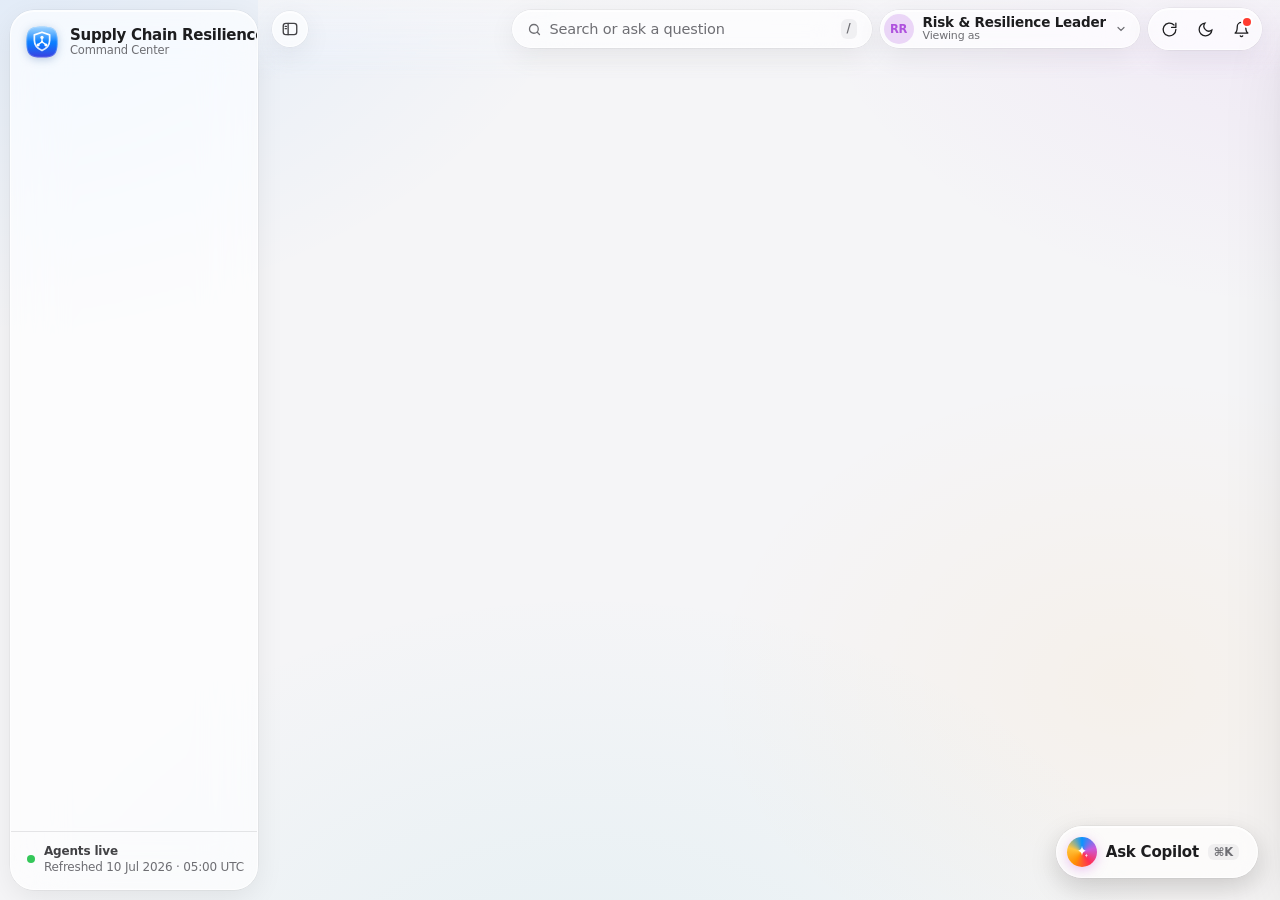
==== index.html @ 905a3f68 "Apple-inspired redesign and an AI layer that acts Visual: SF Pro type, Apple system colours and blue" ====
<!DOCTYPE html>
<html lang="en">
<head>
<meta charset="UTF-8" />
<meta name="viewport" content="width=device-width, initial-scale=1.0" />
<title>SCR — Supply Chain Resilience Command Center</title>
<meta name="theme-color" content="#f5f5f7" />
<link rel="icon" href="data:image/svg+xml,%3Csvg xmlns='http://www.w3.org/2000/svg' viewBox='0 0 48 48'%3E%3Cdefs%3E%3ClinearGradient id='g' x1='0' y1='0' x2='0' y2='1'%3E%3Cstop offset='0' stop-color='%2340a9ff'/%3E%3Cstop offset='1' stop-color='%233b3fe0'/%3E%3C/linearGradient%3E%3C/defs%3E%3Cpath d='M24 2C41.5 2 46 6.5 46 24S41.5 46 24 46 2 41.5 2 24 6.5 2 24 2Z' fill='url(%23g)'/%3E%3Cpath d='M24 10.2 34.8 13.9v7.6c0 6.9-4.6 11.8-10.8 14.6-6.2-2.8-10.8-7.7-10.8-14.6v-7.6Z' fill='none' stroke='%23fff' stroke-width='2.6' stroke-linejoin='round'/%3E%3C/svg%3E" />
<link rel="stylesheet" href="css/styles.css" />
</head>
<body data-theme="light">

<div class="shell">

  <!-- ======= Sidebar (floating glass pane, persona-mapped features) ======= -->
  <aside class="sidebar" id="sidebar">
    <div class="side-brand">
      <div class="brand-mark" aria-label="SCR">
        <svg viewBox="0 0 48 48" xmlns="http://www.w3.org/2000/svg">
          <defs>
            <linearGradient id="scrTile" x1="0" y1="0" x2="0" y2="1">
              <stop offset="0" stop-color="#40a9ff"/>
              <stop offset=".55" stop-color="#0a7cff"/>
              <stop offset="1" stop-color="#3b3fe0"/>
            </linearGradient>
            <linearGradient id="scrSheen" x1="0" y1="0" x2="0" y2="1">
              <stop offset="0" stop-color="#ffffff" stop-opacity=".5"/>
              <stop offset=".48" stop-color="#ffffff" stop-opacity="0"/>
            </linearGradient>
            <linearGradient id="scrGlyph" x1="0" y1="0" x2="0" y2="1">
              <stop offset="0" stop-color="#ffffff"/>
              <stop offset="1" stop-color="#d6e8ff"/>
            </linearGradient>
          </defs>
          <!-- app-icon squircle -->
          <path d="M24 2C41.5 2 46 6.5 46 24S41.5 46 24 46 2 41.5 2 24 6.5 2 24 2Z" fill="url(#scrTile)"/>
          <path d="M24 2C41.5 2 46 6.5 46 24S41.5 46 24 46 2 41.5 2 24 6.5 2 24 2Z" fill="url(#scrSheen)"/>
          <path d="M24 2.6C40.9 2.6 45.4 7.1 45.4 24S40.9 45.4 24 45.4 2.6 40.9 2.6 24 7.1 2.6 24 2.6Z" fill="none" stroke="#ffffff" stroke-opacity=".28" stroke-width="1"/>
          <!-- resilience shield with a supply-chain hub inside -->
          <path d="M24 10.2 34.8 13.9v7.6c0 6.9-4.6 11.8-10.8 14.6-6.2-2.8-10.8-7.7-10.8-14.6v-7.6Z" fill="none" stroke="url(#scrGlyph)" stroke-width="2.4" stroke-linejoin="round"/>
          <path d="M24 19.6v3.6M22.6 24.6l-2.9 2.2M25.4 24.6l2.9 2.2" stroke="#ffffff" stroke-width="1.9" stroke-linecap="round"/>
          <circle cx="24" cy="17.6" r="2.3" fill="#ffffff"/>
          <circle cx="24" cy="23.9" r="1.7" fill="#ffffff"/>
          <circle cx="18.6" cy="28.1" r="2.1" fill="#ffffff"/>
          <circle cx="29.4" cy="28.1" r="2.1" fill="#ffffff"/>
        </svg>
      </div>
      <div class="brand-text">
        <span class="brand-name">Supply Chain Resilience</span>
        <span class="brand-cap">Command Center</span>
      </div>
    </div>
    <nav class="side-nav" id="nav"><!-- populated by app.js --></nav>
    <div class="side-foot" title="Weekly refresh · external risk feeds refresh daily at 03:00 UTC">
      <span class="live-dot"></span>
      <span class="side-foot-text"><strong>Agents live</strong>Refreshed 10 Jul 2026 · 05:00 UTC</span>
    </div>
  </aside>

  <div class="main-col">
    <!-- ======= Toolbar (floats over the page; content scrolls beneath) ======= -->
    <header class="appbar">
      <button class="side-handle" id="sideToggle" title="Collapse sidebar" aria-label="Collapse sidebar">
        <svg viewBox="0 0 24 24" fill="none" stroke="currentColor" stroke-width="1.8" stroke-linecap="round" stroke-linejoin="round"><rect x="3" y="4.5" width="18" height="15" rx="3.5"/><path d="M9.5 4.5v15"/><path d="M5.6 8.5h1.6M5.6 11.5h1.6"/></svg>
      </button>

      <!-- ======= Breadcrumb (window title) ======= -->
      <div class="crumbbar" id="crumbbar">
        <div class="crumb-trail" id="crumbTrail"></div>
      </div>

      <div class="appbar-right">
        <div class="global-search">
          <svg viewBox="0 0 24 24" fill="none" stroke="currentColor" stroke-width="2.1" stroke-linecap="round"><circle cx="11" cy="11" r="7"/><path d="m20 20-3.5-3.5"/></svg>
          <input type="text" id="globalSearch" placeholder="Search or ask a question" autocomplete="off" />
          <kbd>/</kbd>
          <div class="search-results" id="searchResults"></div>
        </div>
        <button class="persona-pill" id="personaPill" title="Switch persona lens"><!-- populated by app.js --></button>
        <div class="tb-group">
          <div class="refresh-ic">
            <button class="icon-btn" aria-label="Data freshness">
              <svg viewBox="0 0 24 24" fill="none" stroke="currentColor" stroke-width="1.8" stroke-linecap="round" stroke-linejoin="round"><path d="M21 12a9 9 0 1 1-2.64-6.36"/><path d="M21 3v6h-6"/></svg>
            </button>
            <div class="refresh-tip">
              <strong>Weekly refresh</strong><br/>
              Last refreshed <strong>10-Jul-2026 05:00 UTC</strong><br/>
              Next full recalc 17-Jul-2026 · external risk feeds refresh daily at 03:00 UTC
            </div>
          </div>
          <button class="icon-btn" id="themeToggle" title="Toggle dark mode">
            <svg class="ic-moon" viewBox="0 0 24 24" fill="none" stroke="currentColor" stroke-width="1.8" stroke-linecap="round"><path d="M21 12.8A9 9 0 1 1 11.2 3 7 7 0 0 0 21 12.8Z"/></svg>
            <svg class="ic-sun" viewBox="0 0 24 24" fill="none" stroke="currentColor" stroke-width="1.8" stroke-linecap="round"><circle cx="12" cy="12" r="4"/><path d="M12 2v2M12 20v2M4.9 4.9l1.4 1.4M17.7 17.7l1.4 1.4M2 12h2M20 12h2M4.9 19.1l1.4-1.4M17.7 6.3l1.4-1.4"/></svg>
          </button>
          <button class="icon-btn" id="notifBtn" title="Alerts">
            <svg viewBox="0 0 24 24" fill="none" stroke="currentColor" stroke-width="1.8" stroke-linecap="round" stroke-linejoin="round"><path d="M18 8a6 6 0 0 0-12 0c0 7-3 9-3 9h18s-3-2-3-9"/><path d="M13.7 21a2 2 0 0 1-3.4 0"/></svg>
            <span class="notif-dot" id="notifDot"></span>
          </button>
        </div>
      </div>
    </header>

    <main class="page" id="pageScroll">
      <div class="page-inner" id="page"><!-- routed pages render here --></div>
    </main>
  </div>

  <div class="notif-panel" id="notifPanel"><!-- populated by app.js --></div>
  <div class="persona-menu" id="personaMenu"><!-- populated by app.js --></div>
</div>

<!-- ======= Detail drawer ======= -->
<div class="drawer-scrim" id="drawerScrim"></div>
<aside class="drawer" id="drawer">
  <div class="drawer-head">
    <div class="drawer-titles">
      <span class="drawer-kicker" id="drawerKicker"></span>
      <h2 id="drawerTitle"></h2>
    </div>
    <button class="icon-btn" id="drawerClose" title="Close">
      <svg viewBox="0 0 24 24" fill="none" stroke="currentColor" stroke-width="2" stroke-linecap="round"><path d="M18 6 6 18M6 6l12 12"/></svg>
    </button>
  </div>
  <div class="drawer-body" id="drawerBody"></div>
</aside>

<!-- ======= Copilot dock (FAB + floating glass panel) ======= -->
<button class="copilot-fab" id="copilotBtn" title="Resilience Copilot (⌘K)">
  <span class="fab-dot"></span>
  <span class="fab-orb"><svg viewBox="0 0 24 24" fill="currentColor"><path d="M12 2.5c.5 3.9 1.9 6.3 5.6 7.5-3.7 1.2-5.1 3.6-5.6 7.5-.5-3.9-1.9-6.3-5.6-7.5 3.7-1.2 5.1-3.6 5.6-7.5Z"/><path d="M18.6 14.2c.25 1.7.85 2.7 2.4 3.2-1.55.5-2.15 1.5-2.4 3.2-.25-1.7-.85-2.7-2.4-3.2 1.55-.5 2.15-1.5 2.4-3.2Z" opacity=".85"/></svg></span>
  <span class="fab-label">Ask Copilot</span>
  <span class="fab-kbd">⌘K</span>
</button>
<aside class="copilot" id="copilot" aria-label="Resilience Copilot">
  <div class="copilot-head">
    <div class="copilot-id">
      <div class="copilot-orb"></div>
      <div>
        <strong>Resilience Copilot</strong>
        <span id="copilotPersona">Natural-language resilience intelligence</span>
      </div>
    </div>
    <button class="icon-btn" id="copilotReset" title="New conversation">
      <svg viewBox="0 0 24 24" fill="none" stroke="currentColor" stroke-width="2.2" stroke-linecap="round" stroke-linejoin="round"><path d="M12 20h9"/><path d="M16.4 3.6a2.1 2.1 0 0 1 3 3L7 19l-4 1 1-4Z"/></svg>
    </button>
    <button class="icon-btn" id="copilotClose" title="Close">
      <svg viewBox="0 0 24 24" fill="none" stroke="currentColor" stroke-width="2.4" stroke-linecap="round"><path d="M18 6 6 18M6 6l12 12"/></svg>
    </button>
  </div>
  <div class="copilot-thread" id="copilotThread"></div>
  <div class="copilot-suggests" id="copilotSuggests"></div>
  <div class="copilot-context" id="copilotContext"></div>
  <form class="copilot-input" id="copilotForm">
    <input type="text" id="copilotText" placeholder="Ask about exposure, suppliers, what-ifs…" autocomplete="off" />
    <button type="submit" class="copilot-send" aria-label="Send">
      <svg viewBox="0 0 24 24" fill="none" stroke="currentColor" stroke-width="2.6" stroke-linecap="round" stroke-linejoin="round"><path d="M12 19V5"/><path d="m5.5 11.5 6.5-6.5 6.5 6.5"/></svg>
    </button>
  </form>
</aside>

<!-- ======= Modal ======= -->
<div class="modal-scrim" id="modalScrim">
  <div class="modal" id="modal">
    <div class="modal-head">
      <h2 id="modalTitle"></h2>
      <button class="icon-btn" id="modalClose" title="Close">
        <svg viewBox="0 0 24 24" fill="none" stroke="currentColor" stroke-width="2" stroke-linecap="round"><path d="M18 6 6 18M6 6l12 12"/></svg>
      </button>
    </div>
    <div class="modal-body" id="modalBody"></div>
  </div>
</div>

<div class="toasts" id="toasts"></div>

<script src="vendor/echarts.min.js"></script>
<script src="js/theme.js"></script>
<script src="js/data.js"></script>
<script src="js/charts.js"></script>
<script src="js/components.js"></script>
<script src="js/intelligence.js"></script>
<script src="js/copilot.js"></script>
<script src="js/pages/executive.js"></script>
<script src="js/pages/valuestream.js"></script>
<script src="js/pages/category.js"></script>
<script src="js/pages/site.js"></script>
<script src="js/pages/network.js"></script>
<script src="js/pages/scenario.js"></script>
<script src="js/pages/actions.js"></script>
<script src="js/pages/agents.js"></script>
<script src="js/pages/quality.js"></script>
<script src="js/app.js"></script>
</body>
</html>
---- css/styles.css ----
/* ============================================================
   SCR — Supply Chain Resilience Command Center · Design System
   Apple-inspired: SF Pro type, system colours, Liquid Glass
   chrome over an ambient light field, continuous (squircle)
   corners, grouped surfaces, spring motion.

   Two materials, used with intent:
   · Glass — only chrome that floats over content blurs what is
     behind it: sidebar, toolbar controls, drawer, copilot,
     popovers, toasts. Cards stay opaque so charts stay legible.
   · Intelligence — the iridescent gradient (blue → violet →
     pink → orange) marks anything written or computed by the
     agentic layer, and nothing else.

   Categorical chart palette (fixed order, Apple system hues):
   teal → purple → orange → blue → pink → green → indigo → brown
   ============================================================ */

* { margin: 0; padding: 0; box-sizing: border-box; }

@property --ai-angle { syntax: '<angle>'; inherits: false; initial-value: 0deg; }

:root {
  color-scheme: light;

  /* ---- Canvas & surfaces (light) ---- */
  --page: #f5f5f7;
  --surface: #ffffff;
  --surface-2: #f6f6f8;
  --surface-3: #ececf0;
  --border: rgba(0, 0, 0, 0.07);
  --border-strong: rgba(0, 0, 0, 0.12);
  --separator: rgba(60, 60, 67, 0.12);
  --fill: rgba(118, 118, 128, 0.14);
  --fill-2: rgba(118, 118, 128, 0.09);
  --fill-3: rgba(118, 118, 128, 0.055);
  --shadow: 0 0 0 0.5px rgba(0, 0, 0, 0.03), 0 1px 2px rgba(0, 0, 0, 0.03), 0 6px 20px rgba(0, 0, 0, 0.04);
  --shadow-hover: 0 0 0 0.5px rgba(0, 0, 0, 0.04), 0 2px 4px rgba(0, 0, 0, 0.04), 0 16px 40px rgba(0, 0, 0, 0.10);
  --shadow-lg: 0 0 0 0.5px rgba(0, 0, 0, 0.08), 0 12px 32px rgba(0, 0, 0, 0.12), 0 32px 80px rgba(0, 0, 0, 0.12);

  /* ---- Ink ---- */
  --ink: #1d1d1f;
  --ink-2: #424245;
  --ink-3: #6e6e73;
  --ink-4: #8e8e93;
  --grid: rgba(0, 0, 0, 0.06);
  --axis: rgba(0, 0, 0, 0.14);

  /* ---- Accent (Apple blue — interaction only) ---- */
  --accent: #0071e3;
  --accent-strong: #0066cc;
  --accent-deep: #004f9e;
  --accent-soft: rgba(0, 113, 227, 0.10);
  --accent-ink: #ffffff;

  /* ---- Glass (Liquid Glass chrome) ---- */
  --glass: rgba(255, 255, 255, 0.66);
  --glass-strong: rgba(255, 255, 255, 0.84);
  --glass-thin: rgba(255, 255, 255, 0.48);
  --glass-edge: rgba(255, 255, 255, 0.72);
  --glass-hair: rgba(0, 0, 0, 0.07);
  --glass-filter: blur(26px) saturate(185%);
  --glass-shadow: inset 0 1px 0 rgba(255, 255, 255, 0.75), 0 0 0 0.5px rgba(0, 0, 0, 0.07), 0 8px 28px rgba(0, 0, 0, 0.07);

  /* ---- App chrome ---- */
  --bar-bg: transparent;
  --bar-ink: #1d1d1f;
  --bar-muted: #6e6e73;
  --bar-border: rgba(0, 0, 0, 0.07);
  --bar-hover: rgba(118, 118, 128, 0.12);
  --bar-field-bg: var(--glass);
  --bar-field-border: var(--glass-edge);

  /* ---- Table header (grouped, not a slab) ---- */
  --thead-bg: rgba(118, 118, 128, 0.075);
  --thead-ink: #424245;

  /* ---- Status / severity (Apple system colours) ---- */
  --status-good: #34c759;
  --status-warning: #ff9f0a;
  --status-serious: #ff6b22;
  --status-critical: #ff3b30;
  --status-good-soft: rgba(52, 199, 89, 0.14);
  --status-warning-soft: rgba(255, 159, 10, 0.16);
  --status-serious-soft: rgba(255, 107, 34, 0.14);
  --status-critical-soft: rgba(255, 59, 48, 0.12);
  /* text-safe variants for small type on light surfaces */
  --good-text: #248a3d;
  --warn-text: #a35200;
  --serious-text: #c93400;
  --crit-text: #d70015;

  /* ---- Categorical series (fixed order) ---- */
  --series-1: #30b0c7;  /* teal   */
  --series-2: #af52de;  /* purple */
  --series-3: #ff9f0a;  /* orange */
  --series-4: #007aff;  /* blue   */
  --series-5: #ff2d55;  /* pink   */
  --series-6: #34c759;  /* green  */
  --series-7: #5856d6;  /* indigo */
  --series-8: #a2845e;  /* brown  */

  /* ---- Intelligence (Apple-Intelligence-style iridescence) ---- */
  --ai-c1: #0894ff;
  --ai-c2: #c959dd;
  --ai-c3: #ff2e54;
  --ai-c4: #ff9004;
  --ai-grad: linear-gradient(90deg, #0894ff, #c959dd 34%, #ff2e54 68%, #ff9004);
  --ai-conic: conic-gradient(from var(--ai-angle), #0894ff, #c959dd, #ff2e54, #ff9004, #ffc53d, #0894ff);
  --ai-wash: linear-gradient(120deg, rgba(8, 148, 255, 0.10), rgba(201, 89, 221, 0.09) 45%, rgba(255, 46, 84, 0.07) 75%, rgba(255, 144, 4, 0.08));
  --ai-glow-opacity: 0.32;

  /* ---- Shape & type ---- */
  --radius: 20px;
  --radius-lg: 24px;
  --radius-sm: 14px;
  --radius-xs: 10px;
  --font: -apple-system, BlinkMacSystemFont, "SF Pro Text", "SF Pro Display", "Helvetica Neue", "Inter", system-ui, sans-serif;
  --font-display: -apple-system, BlinkMacSystemFont, "SF Pro Display", "Helvetica Neue", "Inter", system-ui, sans-serif;
  --font-rounded: ui-rounded, "SF Pro Rounded", -apple-system, BlinkMacSystemFont, "SF Pro Display", system-ui, sans-serif;
  --font-mono: ui-monospace, "SF Mono", Menlo, monospace;

  /* ---- Motion ---- */
  --ease: cubic-bezier(.32, .72, 0, 1);          /* iOS sheet curve */
  --ease-out: cubic-bezier(.2, .8, .2, 1);
  --spring: linear(0, 0.009, 0.035 2.1%, 0.141 4.4%, 0.723 12.9%, 0.938 16.7%, 1.017 19.4%, 1.061, 1.084 24.8%, 1.088 27.5%, 1.077 30.4%, 1.013 41.4%, 0.996 46.3%, 0.99 52.2%, 1 70%, 1);

  --appbar-h: 58px;
  --side-w: 248px;
  --content-w: 1560px;
}

[data-theme="dark"] {
  color-scheme: dark;

  --page: #000000;
  --surface: #1c1c1e;
  --surface-2: #242427;
  --surface-3: #2c2c2e;
  --border: rgba(255, 255, 255, 0.08);
  --border-strong: rgba(255, 255, 255, 0.15);
  --separator: rgba(84, 84, 88, 0.55);
  --fill: rgba(118, 118, 128, 0.30);
  --fill-2: rgba(118, 118, 128, 0.22);
  --fill-3: rgba(118, 118, 128, 0.14);
  --shadow: 0 0 0 0.5px rgba(255, 255, 255, 0.06);
  --shadow-hover: 0 0 0 0.5px rgba(255, 255, 255, 0.10), 0 18px 44px rgba(0, 0, 0, 0.6);
  --shadow-lg: 0 0 0 0.5px rgba(255, 255, 255, 0.10), 0 24px 70px rgba(0, 0, 0, 0.7);

  --ink: #f5f5f7;
  --ink-2: #d1d1d6;
  --ink-3: #98989d;
  --ink-4: #6e6e73;
  --grid: rgba(255, 255, 255, 0.07);
  --axis: rgba(255, 255, 255, 0.16);

  --accent: #0a84ff;
  --accent-strong: #409cff;
  --accent-deep: #7ab8ff;
  --accent-soft: rgba(10, 132, 255, 0.20);
  --accent-ink: #ffffff;

  --glass: rgba(30, 30, 32, 0.58);
  --glass-strong: rgba(30, 30, 32, 0.80);
  --glass-thin: rgba(44, 44, 46, 0.42);
  --glass-edge: rgba(255, 255, 255, 0.10);
  --glass-hair: rgba(255, 255, 255, 0.08);
  --glass-shadow: inset 0 1px 0 rgba(255, 255, 255, 0.08), 0 0 0 0.5px rgba(0, 0, 0, 0.6), 0 10px 30px rgba(0, 0, 0, 0.45);

  --bar-ink: #f5f5f7;
  --bar-muted: #98989d;
  --bar-border: rgba(255, 255, 255, 0.08);
  --bar-hover: rgba(118, 118, 128, 0.24);

  --thead-bg: rgba(118, 118, 128, 0.16);
  --thead-ink: #d1d1d6;

  --status-good: #30d158;
  --status-warning: #ffb340;
  --status-serious: #ff8a3d;
  --status-critical: #ff453a;
  --status-good-soft: rgba(48, 209, 88, 0.17);
  --status-warning-soft: rgba(255, 179, 64, 0.17);
  --status-serious-soft: rgba(255, 138, 61, 0.17);
  --status-critical-soft: rgba(255, 69, 58, 0.18);
  --good-text: #30d158;
  --warn-text: #ffb340;
  --serious-text: #ff8a3d;
  --crit-text: #ff6961;

  --series-1: #40c8e0;
  --series-2: #bf5af2;
  --series-3: #ff9f0a;
  --series-4: #0a84ff;
  --series-5: #ff375f;
  --series-6: #30d158;
  --series-7: #5e5ce6;
  --series-8: #ac8e68;

  --ai-wash: linear-gradient(120deg, rgba(8, 148, 255, 0.16), rgba(201, 89, 221, 0.14) 45%, rgba(255, 46, 84, 0.10) 75%, rgba(255, 144, 4, 0.10));
  --ai-glow-opacity: 0.5;
}

html, body { height: 100%; }
body {
  font-family: var(--font);
  background: var(--page);
  color: var(--ink);
  font-size: 16px;
  line-height: 1.5;
  letter-spacing: -0.011em;
  -webkit-font-smoothing: antialiased;
  -moz-osx-font-smoothing: grayscale;
  text-rendering: optimizeLegibility;
  overflow: hidden;
}
svg { display: block; }
button { font-family: inherit; cursor: pointer; letter-spacing: inherit; }
input, select, textarea { font-family: inherit; letter-spacing: inherit; }
::selection { background: color-mix(in srgb, var(--accent) 24%, transparent); }
:focus-visible { outline: 3px solid color-mix(in srgb, var(--accent) 45%, transparent); outline-offset: 2px; }

/* Ambient light field — gives the glass something to refract. */
.shell {
  display: flex;
  height: 100vh;
  position: relative;
  background:
    radial-gradient(1100px 720px at -6% -12%, rgba(0, 122, 255, 0.10), transparent 62%),
    radial-gradient(900px 640px at 104% -8%, rgba(175, 82, 222, 0.09), transparent 60%),
    radial-gradient(1000px 760px at 46% 118%, rgba(48, 176, 199, 0.09), transparent 62%),
    radial-gradient(700px 520px at 88% 76%, rgba(255, 149, 0, 0.05), transparent 60%),
    var(--page);
}
[data-theme="dark"] .shell {
  background:
    radial-gradient(1100px 720px at -6% -12%, rgba(10, 132, 255, 0.16), transparent 62%),
    radial-gradient(900px 640px at 104% -8%, rgba(191, 90, 242, 0.14), transparent 60%),
    radial-gradient(1000px 760px at 46% 118%, rgba(64, 200, 224, 0.10), transparent 62%),
    radial-gradient(700px 520px at 88% 76%, rgba(255, 159, 10, 0.06), transparent 60%),
    var(--page);
}

/* One definition of the glass material for every floating surface. */
.sidebar, .global-search, .persona-pill, .tb-group, .side-handle,
.search-results, .persona-menu, .notif-panel, .refresh-tip,
.drawer, .copilot, .toast, .copilot-fab {
  background: var(--glass);
  -webkit-backdrop-filter: var(--glass-filter);
  backdrop-filter: var(--glass-filter);
  border: 1px solid var(--glass-edge);
  box-shadow: var(--glass-shadow);
}

/* ============ Toolbar (floats over the page, content scrolls under) ============ */
.appbar {
  position: absolute; top: 0; left: 0; right: 0;
  height: var(--appbar-h);
  color: var(--bar-ink);
  display: flex; align-items: center; gap: 12px;
  padding: 0 18px 0 14px;
  z-index: 60;
  pointer-events: none;           /* the empty strip must not block clicks on content */
}
.appbar > * { pointer-events: auto; }
/* scroll-edge effect: a soft blur that fades out, as in macOS Tahoe toolbars */
.appbar::before {
  content: "";
  position: absolute; inset: 0 0 -22px 0;
  z-index: -1;
  background: linear-gradient(to bottom, color-mix(in srgb, var(--page) 72%, transparent) 0%, color-mix(in srgb, var(--page) 30%, transparent) 62%, transparent 100%);
  -webkit-backdrop-filter: blur(14px) saturate(160%);
  backdrop-filter: blur(14px) saturate(160%);
  -webkit-mask-image: linear-gradient(to bottom, #000 58%, transparent);
  mask-image: linear-gradient(to bottom, #000 58%, transparent);
  pointer-events: none;
}

/* Brand lives at the top of the sidebar */
.side-brand { display: flex; align-items: center; gap: 11px; flex-shrink: 0; min-width: 0; }
.side-brand { padding: 14px 14px 8px; }
.brand-mark {
  width: 34px; height: 34px;
  display: grid; place-items: center;
  flex-shrink: 0;
}
.brand-mark svg { width: 34px; height: 34px; filter: drop-shadow(0 2px 4px rgba(0, 60, 140, 0.25)); }
.brand-text { display: flex; flex-direction: column; line-height: 1.12; min-width: 0; transition: opacity .2s ease; }
.brand-name { font-family: var(--font-display); font-weight: 700; font-size: 15px; letter-spacing: -0.02em; white-space: nowrap; }
.brand-cap { font-size: 11.5px; color: var(--ink-3); font-weight: 500; white-space: nowrap; }

.global-search {
  position: relative;
  display: flex; align-items: center; gap: 8px;
  border-radius: 999px;
  padding: 7px 14px;
  width: min(360px, 30vw);
  height: 38px;
  color: var(--bar-muted);
  transition: width .35s var(--ease), box-shadow .2s;
}
.global-search:focus-within {
  width: min(460px, 38vw);
  box-shadow: var(--glass-shadow), 0 0 0 3.5px color-mix(in srgb, var(--accent) 28%, transparent);
}
.global-search svg { width: 15px; height: 15px; flex-shrink: 0; }
.global-search input {
  border: none; outline: none; background: transparent;
  color: var(--bar-ink); font-size: 14.5px; width: 100%;
}
.global-search input::placeholder { color: var(--bar-muted); }
.global-search kbd, .kbd {
  font-family: var(--font); font-size: 11.5px; font-weight: 600;
  color: var(--ink-3); background: var(--fill-2);
  border-radius: 6px; padding: 1px 6px; flex-shrink: 0;
}
.search-results {
  display: none;
  position: absolute; top: calc(100% + 8px); left: 0; right: 0;
  min-width: 380px;
  background: var(--glass-strong);
  border-radius: 18px;
  box-shadow: var(--shadow-lg);
  max-height: 420px; overflow-y: auto;
  z-index: 90;
  color: var(--ink);
  padding: 6px;
  transform-origin: top center;
}
.search-results.open { display: block; animation: popIn .26s var(--ease-out); }
.search-hit {
  display: flex; align-items: center; gap: 10px;
  width: 100%; padding: 8px 10px;
  background: none; border: none; border-radius: 11px;
  color: var(--ink); font-size: 14.5px; text-align: left;
}
.search-hit:hover, .search-hit.kb { background: var(--accent); color: #fff; }
.search-hit:hover .cell-sub, .search-hit:hover .hit-type,
.search-hit.kb .cell-sub, .search-hit.kb .hit-type { color: rgba(255, 255, 255, 0.82); }
.search-hit .hit-type {
  font-size: 11.5px; font-weight: 600;
  color: var(--ink-3); width: 62px; flex-shrink: 0;
}
.search-hit .cell-sub { display: block; font-size: 12.5px; color: var(--ink-3); margin-top: 1px; }
.search-ask:not(:first-child) { margin-top: 4px; box-shadow: 0 -5px 0 -4px var(--separator); }
.search-ask .hit-type { background: var(--ai-grad); -webkit-background-clip: text; background-clip: text; color: transparent; -webkit-text-fill-color: transparent; font-weight: 700; }
.search-hit.search-ask:hover .hit-type, .search-hit.search-ask.kb .hit-type { background: none; color: #fff; -webkit-text-fill-color: #fff; }

.appbar-right { display: flex; align-items: center; gap: 8px; flex-shrink: 0; margin-left: auto; }
.tb-group { display: flex; align-items: center; gap: 2px; padding: 3px; border-radius: 999px; }
.refresh-ic { position: relative; }
.refresh-tip {
  display: none;
  position: absolute; top: calc(100% + 10px); right: 0;
  width: 260px;
  background: var(--glass-strong);
  border-radius: 16px;
  box-shadow: var(--shadow-lg);
  padding: 12px 14px;
  color: var(--ink-2);
  font-size: 13px; line-height: 1.55;
  z-index: 96;
}
.refresh-tip strong { color: var(--ink); }
.refresh-ic:hover .refresh-tip { display: block; animation: popIn .2s var(--ease-out); }
.icon-btn {
  width: 34px; height: 34px;
  display: grid; place-items: center;
  background: transparent; border: none;
  border-radius: 50%; color: var(--bar-ink);
  position: relative;
  transition: background .15s, transform .15s var(--ease-out);
}
.icon-btn:hover { background: var(--bar-hover); }
.icon-btn:active { transform: scale(.92); }
.icon-btn svg { width: 17px; height: 17px; }
.notif-dot {
  position: absolute; top: 6px; right: 7px;
  width: 8px; height: 8px; border-radius: 50%;
  background: var(--status-critical);
  box-shadow: 0 0 0 2px var(--surface);
}

/* ============ Body: floating sidebar + main column ============ */
.body-row { display: contents; }
.main-col { flex: 1; min-width: 0; display: flex; flex-direction: column; position: relative; }

/* Sidebar toggle rides in the toolbar, as in macOS */
.side-handle {
  width: 36px; height: 36px; flex-shrink: 0;
  display: grid; place-items: center;
  border-radius: 50%;
  color: var(--ink-2);
  transition: transform .15s var(--ease-out), color .15s;
}
.side-handle:hover { color: var(--accent); }
.side-handle:active { transform: scale(.92); }
.side-handle svg { width: 18px; height: 18px; }

/* ============ Sidebar (persona-mapped, floating glass pane) ============ */
.sidebar {
  width: var(--side-w);
  flex-shrink: 0;
  margin: 10px 0 10px 10px;
  border-radius: var(--radius-lg);
  display: flex; flex-direction: column;
  overflow: hidden;
  position: relative; z-index: 50;
  transition: width .38s var(--ease);
}
.side-nav { flex: 1; padding: 4px 10px 12px; overflow-y: auto; overflow-x: hidden; }
.nav-item > span, .nav-section, .brand-text, .side-foot-text { transition: opacity .2s ease; white-space: nowrap; }
.shell.side-collapsed { --side-w: 70px; }
.shell.side-collapsed .brand-text,
.shell.side-collapsed .side-foot-text { opacity: 0; pointer-events: none; }
.shell.side-collapsed .side-brand { padding-left: 17px; }
.shell.side-collapsed .nav-section { opacity: 0; height: 12px; padding: 6px 0 0; overflow: hidden; }
.shell.side-collapsed .nav-item > span,
.shell.side-collapsed .nav-badge { opacity: 0; width: 0; overflow: hidden; pointer-events: none; }
.shell.side-collapsed .nav-item { justify-content: center; padding: 9px 8px; gap: 0; }
.shell.side-collapsed .side-foot { justify-content: center; padding-left: 0; padding-right: 0; }
.nav-section {
  font-size: 12px; font-weight: 600;
  color: var(--ink-3); padding: 16px 11px 5px;
  letter-spacing: -0.005em;
}
.nav-item {
  display: flex; align-items: center; gap: 10px;
  width: 100%;
  padding: 7px 10px;
  min-height: 36px;
  border: none; background: transparent;
  color: var(--ink);
  font-size: 14.5px; font-weight: 500;
  border-radius: 11px;
  margin-bottom: 1px;
  text-align: left;
  transition: background .15s, color .15s;
}
.nav-item svg { width: 19px; height: 19px; flex-shrink: 0; color: var(--accent); transition: color .15s; }
.nav-item:hover { background: var(--fill-2); }
.nav-item.active { background: var(--accent-soft); color: var(--accent-strong); font-weight: 600; }
.nav-item.active svg { color: var(--accent); }
.nav-badge {
  margin-left: auto;
  font-size: 11.5px; font-weight: 700; line-height: 18px;
  min-width: 20px; height: 18px; text-align: center;
  background: var(--status-critical); color: #fff;
  border-radius: 99px; padding: 0 6px;
  font-variant-numeric: tabular-nums;
}
.side-foot {
  display: flex; align-items: center; gap: 9px;
  padding: 11px 16px 14px;
  border-top: 1px solid var(--separator);
  font-size: 12px; color: var(--ink-3); line-height: 1.35;
}
.side-foot strong { color: var(--ink-2); font-weight: 600; display: block; }
.live-dot {
  width: 8px; height: 8px; border-radius: 50%; flex-shrink: 0;
  background: var(--status-good);
  box-shadow: 0 0 0 0 color-mix(in srgb, var(--status-good) 50%, transparent);
  animation: livePulse 2.4s infinite;
}

/* ============ Persona switcher (Viewing-as pill) ============ */
.persona-pill {
  display: flex; align-items: center; gap: 9px;
  padding: 3px 12px 3px 3px;
  height: 38px;
  border-radius: 999px;
  color: var(--bar-ink);
  max-width: 300px;
  transition: transform .15s var(--ease-out), box-shadow .2s;
}
.persona-pill:hover { box-shadow: var(--glass-shadow), 0 0 0 3px color-mix(in srgb, var(--accent) 18%, transparent); }
.persona-pill:active { transform: scale(.98); }
.persona-pill .pp-avatar {
  width: 30px; height: 30px; border-radius: 50%;
  display: grid; place-items: center;
  font-size: 11.5px; font-weight: 700;
  flex-shrink: 0;
}
.persona-pill .pp-meta { text-align: left; min-width: 0; line-height: 1.15; }
.persona-pill .pp-name { display: block; font-size: 13.5px; font-weight: 600; white-space: nowrap; overflow: hidden; text-overflow: ellipsis; }
.persona-pill .pp-cap { display: block; font-size: 11px; color: var(--bar-muted); }
.persona-pill svg { width: 12px; height: 12px; color: var(--bar-muted); flex-shrink: 0; }

.persona-menu {
  display: none;
  position: absolute;
  top: calc(var(--appbar-h) + 2px);
  width: 290px; max-width: 94vw;
  background: var(--glass-strong);
  border-radius: 18px;
  box-shadow: var(--shadow-lg);
  z-index: 95;
  padding: 6px;
  color: var(--ink);
  transform-origin: top right;
}
.persona-menu.open { display: block; animation: popIn .26s var(--ease-out); }
.persona-opt {
  display: flex; align-items: center; gap: 10px;
  width: 100%;
  padding: 8px 10px;
  background: none; border: none; border-radius: 12px;
  text-align: left;
  transition: background .13s;
  cursor: pointer;
}
.persona-opt:hover { background: var(--fill-2); }
.persona-opt .po-avatar {
  width: 32px; height: 32px; border-radius: 50%;
  display: grid; place-items: center;
  font-size: 12px; font-weight: 700;
  flex-shrink: 0;
}
.persona-opt .po-meta { flex: 1; min-width: 0; }
.persona-opt .po-name {
  display: block; font-size: 14.5px; font-weight: 600; color: var(--ink);
  white-space: nowrap; overflow: hidden; text-overflow: ellipsis;
}
.persona-opt .po-tag {
  display: block; font-size: 12.5px; color: var(--ink-3); margin-top: 1px;
  white-space: nowrap; overflow: hidden; text-overflow: ellipsis;
}
.persona-opt .po-check { width: 18px; height: 18px; flex-shrink: 0; }

/* ============ Breadcrumb (window title, left of the toolbar) ============ */
.crumbbar {
  flex: 1 1 auto;
  display: flex; align-items: center; gap: 14px;
  min-width: 0;
}
.crumb-trail {
  display: flex; align-items: center; gap: 6px;
  font-size: 14.5px; min-width: 0;
  white-space: nowrap; overflow: hidden;
  padding: 6px 14px; border-radius: 999px;
}
.crumb-link { color: var(--accent-strong); font-weight: 600; background: none; border: none; font-size: 14.5px; padding: 0; flex-shrink: 0; }
.crumb-link:hover { text-decoration: underline; text-underline-offset: 3px; }
.crumb-sep { color: var(--ink-4); flex-shrink: 0; }
.crumb-here { color: var(--ink); font-weight: 650; flex-shrink: 0; }
.crumb-scope { color: var(--ink-3); margin-left: 2px; overflow: hidden; text-overflow: ellipsis; min-width: 0; }
.crumb-right { margin-left: auto; display: flex; align-items: center; gap: 12px; flex-shrink: 0; }
.crumb-stamp { font-size: 13px; color: var(--ink-3); white-space: nowrap; }

/* ============ Page canvas ============ */
.page {
  flex: 1;
  overflow-y: auto;
  padding: calc(var(--appbar-h) + 8px) 28px 64px;
  scroll-behavior: smooth;
  scroll-padding-top: calc(var(--appbar-h) + 12px);
}
.page-inner { max-width: var(--content-w); margin: 0 auto; }
/* content arrives with a short rise, staggered, like a sheet settling */
.page-inner > * { animation: rise .5s var(--ease-out) both; }
.page-inner > :nth-child(2) { animation-delay: .03s; }
.page-inner > :nth-child(3) { animation-delay: .06s; }
.page-inner > :nth-child(4) { animation-delay: .09s; }
.page-inner > :nth-child(5) { animation-delay: .12s; }
.page-inner > :nth-child(n+6) { animation-delay: .15s; }
.grid > * { animation: rise .55s var(--ease-out) both; }
.grid > :nth-child(2) { animation-delay: .05s; }
.grid > :nth-child(3) { animation-delay: .08s; }
.grid > :nth-child(4) { animation-delay: .11s; }
.grid > :nth-child(n+5) { animation-delay: .14s; }
@keyframes rise { from { opacity: 0; transform: translateY(10px); } to { opacity: 1; transform: none; } }
@keyframes popIn { from { opacity: 0; transform: scale(.96) translateY(-4px); } to { opacity: 1; transform: none; } }

.page-head { display: flex; align-items: baseline; gap: 2px 10px; margin: 6px 0 18px; flex-wrap: wrap; }
.page-head h1 {
  font-family: var(--font-display);
  font-size: 32px; font-weight: 700; letter-spacing: -0.028em; line-height: 1.12;
}
.page-head .ph-kicker {
  flex-basis: 100%;
  font-size: 13px; font-weight: 600; color: var(--ink-3);
  letter-spacing: -0.005em; margin-bottom: 2px;
}
.page-head .ph-note { font-size: 14px; color: var(--ink-3); margin-left: auto; }
/* with a back button the eyebrow reads as the iOS back label: "‹ Site Resilience" */
.page-head:has(.backbtn) .ph-kicker { flex-basis: auto; align-self: center; margin: 0; color: var(--accent-strong); font-size: 14px; }
.page-head:has(.backbtn) h1 { flex-basis: 100%; margin-top: 4px; }
.backbtn {
  width: 28px; height: 28px; border-radius: 50%;
  border: none; background: var(--fill-2);
  display: grid; place-items: center; color: var(--accent);
  margin-right: 2px; align-self: center;
  transition: background .15s, transform .15s var(--ease-out);
}
.backbtn:hover { background: var(--fill); }
.backbtn:active { transform: scale(.92); }
.backbtn svg { width: 16px; height: 16px; }

/* ============ Filter bar ============ */
.filterbar {
  display: flex; align-items: center; gap: 10px 18px; flex-wrap: wrap;
  background: var(--surface);
  border-radius: var(--radius);
  box-shadow: var(--shadow);
  padding: 10px 16px;
  margin: 0 0 18px;
}
.fb-lead {
  display: inline-flex; align-items: center; gap: 7px;
  font-size: 14px; font-weight: 600; color: var(--ink);
  padding-right: 2px;
}
.fb-lead svg { width: 16px; height: 16px; color: var(--accent); }
.fb-field { display: inline-flex; align-items: center; gap: 8px; }
.fb-field > span { font-size: 13px; font-weight: 500; color: var(--ink-3); }
.fb-field select, .fld-select {
  padding: 6px 30px 6px 13px;
  height: 32px;
  border: none;
  border-radius: 999px;
  background-color: var(--fill-2);
  color: var(--ink);
  font-size: 14px; font-weight: 600;
  outline: none; cursor: pointer;
  appearance: none; -webkit-appearance: none;
  /* chevron.up.chevron.down, as on an Apple pop-up button */
  background-image: url("data:image/svg+xml,%3Csvg xmlns='http://www.w3.org/2000/svg' width='12' height='12' viewBox='0 0 24 24' fill='none' stroke='%230071e3' stroke-width='2.8' stroke-linecap='round' stroke-linejoin='round'%3E%3Cpath d='m7 9 5-5 5 5'/%3E%3Cpath d='m7 15 5 5 5-5'/%3E%3C/svg%3E");
  background-repeat: no-repeat; background-position: right 11px center;
  transition: background-color .15s, box-shadow .15s;
}
[data-theme="dark"] .fb-field select, [data-theme="dark"] .fld-select {
  background-image: url("data:image/svg+xml,%3Csvg xmlns='http://www.w3.org/2000/svg' width='12' height='12' viewBox='0 0 24 24' fill='none' stroke='%23409cff' stroke-width='2.8' stroke-linecap='round' stroke-linejoin='round'%3E%3Cpath d='m7 9 5-5 5 5'/%3E%3Cpath d='m7 15 5 5 5-5'/%3E%3C/svg%3E");
}
.fb-field select:hover, .fld-select:hover { background-color: var(--fill); }
.fb-field select:focus, .fld-select:focus { box-shadow: 0 0 0 3px color-mix(in srgb, var(--accent) 30%, transparent); }
.fb-note { margin-left: auto; font-size: 13px; color: var(--ink-3); }

/* legacy flyout note (kept harmless) */
.filter-row { margin: 4px 0 14px; }

/* ============ KPI tiles (Apple Health summary style) ============ */
.kpi-cards {
  display: grid;
  grid-template-columns: repeat(auto-fit, minmax(178px, 1fr));
  gap: 14px;
  margin-bottom: 20px;
}
.kpi-card {
  position: relative;
  background: var(--surface);
  border: none;
  border-radius: var(--radius);
  box-shadow: var(--shadow);
  padding: 14px 16px 15px;
  display: flex; flex-direction: column;
  min-width: 0; overflow: hidden;
  text-align: left;
}
.kpi-card.clickable { cursor: pointer; transition: transform .35s var(--spring), box-shadow .25s; }
.kpi-card.clickable:hover { transform: translateY(-2px); box-shadow: var(--shadow-hover); }
.kpi-card.clickable:active { transform: scale(.985); }
.kpi-card.clickable:hover .k-chev { transform: translateX(2px); color: var(--ink-3); }
.kc-top { display: flex; align-items: center; justify-content: space-between; gap: 8px; margin-bottom: 12px; min-width: 0; }
.k-title { display: inline-flex; align-items: center; gap: 6px; min-width: 0; color: var(--kpi-accent, var(--accent)); }
.k-label {
  font-size: 13.5px; font-weight: 600; letter-spacing: -0.01em;
  color: var(--kpi-accent, var(--accent)); line-height: 1.3;
  white-space: nowrap; overflow: hidden; text-overflow: ellipsis;
}
.kpi-glyph { display: grid; place-items: center; flex-shrink: 0; color: var(--kpi-accent, var(--accent)); }
.kpi-glyph svg { width: 16px; height: 16px; }
.k-chev { width: 13px; height: 13px; flex-shrink: 0; color: var(--ink-4); transition: transform .25s var(--ease-out), color .2s; }
.k-value {
  font-family: var(--font-rounded);
  font-size: 30px; font-weight: 700; letter-spacing: -0.025em; line-height: 1.05;
  white-space: nowrap; font-variant-numeric: tabular-nums;
}
.k-value small { font-family: var(--font); font-size: 14px; font-weight: 600; color: var(--ink-3); letter-spacing: -0.01em; }
.k-sub {
  font-size: 13px; color: var(--ink-3);
  margin-top: 7px; min-height: 18px;
  display: flex; align-items: center; gap: 4px;
  white-space: nowrap; overflow: hidden; text-overflow: ellipsis;
}
.k-sub.k-pill {
  align-self: flex-start; margin-top: 9px;
  padding: 2px 9px; border-radius: 999px;
  font-weight: 600; font-size: 12.5px;
}
.k-sub.k-pill.good { color: var(--good-text); background: var(--status-good-soft); }
.k-sub.k-pill.bad { color: var(--crit-text); background: var(--status-critical-soft); }
.progress { width: 100%; height: 6px; border-radius: 99px; background: var(--fill-2); overflow: hidden; margin-top: 10px; }
.progress i { display: block; height: 100%; border-radius: 99px; }

/* Intelligence tile ("Summarize this view") */
.bulb-card {
  align-items: flex-start; justify-content: space-between; gap: 10px;
  cursor: pointer; border: none;
  background: var(--surface);
  isolation: isolate;
  transition: transform .35s var(--spring), box-shadow .25s;
}
.bulb-card::after { content: ""; position: absolute; inset: 0; border-radius: inherit; background: var(--ai-wash); z-index: -1; }
.bulb-card:hover { transform: translateY(-2px); box-shadow: var(--shadow-hover); }
.bulb-card:active { transform: scale(.985); }
.bulb-card .bulb {
  width: 34px; height: 34px; border-radius: 50%;
  display: grid; place-items: center; color: #fff;
  background: var(--ai-conic);
  animation: aiSpin 8s linear infinite;
  box-shadow: 0 4px 14px rgba(201, 89, 221, 0.35);
}
.bulb-card .bulb svg { width: 18px; height: 18px; }
.bulb-card .bulb-label { font-size: 15px; font-weight: 650; color: var(--ink); letter-spacing: -0.015em; line-height: 1.25; }
.bulb-card .bulb-sub { font-size: 12.5px; color: var(--ink-3); display: block; font-weight: 500; margin-top: 2px; }

/* ============ Grid & cards ============ */
.grid { display: grid; gap: 16px; }
.grid-12 { grid-template-columns: repeat(12, 1fr); }
.col-3 { grid-column: span 3; } .col-4 { grid-column: span 4; }
.col-5 { grid-column: span 5; } .col-6 { grid-column: span 6; }
.col-7 { grid-column: span 7; } .col-8 { grid-column: span 8; }
.col-9 { grid-column: span 9; } .col-12 { grid-column: span 12; }
@media (max-width: 1280px) {
  .col-3, .col-4 { grid-column: span 6; }
  .col-5, .col-6, .col-7, .col-8, .col-9 { grid-column: span 12; }
}

.card {
  background: var(--surface);
  border: none;
  border-radius: var(--radius);
  box-shadow: var(--shadow);
  display: flex; flex-direction: column;
  min-width: 0;
  transition: box-shadow .25s;
}
.card-head {
  display: flex; align-items: flex-start; justify-content: space-between; gap: 12px;
  padding: 17px 20px 6px;
  /* A title plus a segmented toggle can exceed a narrow card. Wrap the actions
     to their own line rather than letting them push out of the card. */
  flex-wrap: wrap;
}
.card-head > :first-child { min-width: 0; }
.card-title { font-family: var(--font-display); font-size: 17px; font-weight: 650; letter-spacing: -0.022em; line-height: 1.3; }
.card-title .info-i {
  display: inline-grid; place-items: center;
  width: 16px; height: 16px; border-radius: 50%;
  background: var(--fill-2); color: var(--ink-3);
  font-size: 11px; font-weight: 700; font-style: normal;
  vertical-align: 0; margin-left: 5px; cursor: help;
}
.card-sub { font-size: 13px; color: var(--ink-3); margin-top: 2px; font-weight: 400; line-height: 1.4; }
.card-body { padding: 10px 20px 18px; flex: 1; min-width: 0; }
.card-body.flush { padding: 0 8px 8px; }
.card-actions { display: flex; gap: 8px; align-items: center; flex-shrink: 0; flex-wrap: wrap; justify-content: flex-end; max-width: 100%; }

.chart { width: 100%; }
.chart-sm { height: 240px; }
.chart-md { height: 300px; }
.chart-lg { height: 370px; }
.chart-xl { height: 450px; }
.chart-xxl { height: 650px; }

/* ============ Badges, meters, buttons ============ */
.badge {
  display: inline-flex; align-items: center; gap: 5px;
  font-size: 12.5px; font-weight: 600;
  border-radius: 99px; padding: 2px 9px;
  white-space: nowrap;
  letter-spacing: -0.005em;
}
.badge::before { content: ""; width: 6px; height: 6px; border-radius: 50%; background: currentColor; }
.badge.low       { color: var(--good-text); background: var(--status-good-soft); }
.badge.medium    { color: var(--warn-text); background: var(--status-warning-soft); }
.badge.high      { color: var(--serious-text); background: var(--status-serious-soft); }
.badge.critical  { color: var(--crit-text); background: var(--status-critical-soft); }
.badge.neutral   { color: var(--ink-2); background: var(--fill-2); }
.badge.accent    { color: var(--accent-strong); background: var(--accent-soft); }
.badge.ai        { color: var(--ink); background: var(--ai-wash); }
.badge.plain::before { display: none; }

.risk-score { font-weight: 700; font-variant-numeric: tabular-nums; }
.risk-score.low { color: var(--good-text); }
.risk-score.medium { color: var(--warn-text); }
.risk-score.high { color: var(--serious-text); }
.risk-score.critical { color: var(--crit-text); }

.btn {
  display: inline-flex; align-items: center; justify-content: center; gap: 6px;
  min-height: 34px;
  padding: 6px 15px;
  border-radius: 999px;
  font-size: 14px; font-weight: 600;
  border: none;
  background: var(--fill-2);
  color: var(--accent-strong);
  transition: background .15s, color .15s, transform .18s var(--ease-out), box-shadow .2s;
  white-space: nowrap;
}
.btn:hover { background: var(--fill); }
.btn:active { transform: scale(.97); }
.btn svg { width: 15px; height: 15px; }
.btn-primary { background: var(--accent); color: var(--accent-ink); box-shadow: 0 1px 2px rgba(0, 0, 0, 0.08), inset 0 1px 0 rgba(255, 255, 255, 0.18); }
.btn-primary:hover { background: color-mix(in srgb, var(--accent) 88%, #fff); color: var(--accent-ink); }
.btn-ghost { background: transparent; color: var(--ink-2); }
.btn-ghost:hover { background: var(--fill-2); color: var(--ink); }
.btn-sm { min-height: 28px; padding: 4px 12px; font-size: 13px; }
.btn-good { background: var(--status-good-soft); color: var(--good-text); }
.btn-good:hover { background: var(--status-good); color: #fff; }
.btn-danger { background: var(--status-critical-soft); color: var(--crit-text); }
.btn-danger:hover { background: var(--status-critical); color: #fff; }
.btn[disabled] { opacity: .45; pointer-events: none; }

/* Segmented control — white thumb on a grey track */
.seg { display: inline-flex; background: var(--fill-2); border-radius: 10px; padding: 2px; gap: 0; position: relative; }
.seg button {
  border: none; background: transparent;
  padding: 4px 14px; border-radius: 8px;
  font-size: 13.5px; font-weight: 600; color: var(--ink-2);
  transition: background .2s var(--ease-out), color .2s, box-shadow .2s;
  position: relative;
}
.seg button + button::before {
  content: ""; position: absolute; left: 0; top: 25%; bottom: 25%; width: 1px;
  background: var(--separator); transition: opacity .2s;
}
.seg button.active::before, .seg button.active + button::before { opacity: 0; }
.seg button:hover:not(.active) { color: var(--ink); }
.seg button.active {
  background: var(--surface); color: var(--ink);
  box-shadow: 0 3px 8px rgba(0, 0, 0, 0.12), 0 1px 1px rgba(0, 0, 0, 0.04), 0 0 0 0.5px rgba(0, 0, 0, 0.04);
}
[data-theme="dark"] .seg button.active { background: #636366; color: #fff; }

.chip-row { display: flex; gap: 8px; flex-wrap: wrap; align-items: center; }
.chip {
  padding: 5px 13px;
  background: var(--fill-2); border: none;
  border-radius: 99px;
  font-size: 13.5px; font-weight: 600; color: var(--ink);
  transition: background .15s, color .15s, transform .18s var(--ease-out);
}
.chip:hover { background: var(--fill); }
.chip:active { transform: scale(.96); }
.chip.active { background: var(--accent); color: var(--accent-ink); }

/* ============ Tables ============ */
.tbl-wrap { overflow-x: auto; }
table.tbl { width: 100%; border-collapse: separate; border-spacing: 0; font-size: 14.5px; }
.tbl thead th {
  text-align: left;
  font-size: 12.5px; font-weight: 600; letter-spacing: -0.005em;
  color: var(--ink-3);
  padding: 9px 13px;
  border-bottom: 1px solid var(--separator);
  white-space: nowrap;
  position: sticky; top: 0;
  background: var(--surface);
  z-index: 2;
}
.tbl tbody td {
  padding: 10px 13px;
  border-bottom: 1px solid var(--separator);
  vertical-align: middle;
}
.tbl tbody tr:last-child td { border-bottom: none; }
.tbl tbody tr.row-link { cursor: pointer; transition: background .12s; }
.tbl tbody tr.row-link:hover { background: var(--fill-3); }
.tbl tbody tr.row-link:hover td:first-child { border-top-left-radius: 10px; border-bottom-left-radius: 10px; }
.tbl tbody tr.row-link:hover td:last-child { border-top-right-radius: 10px; border-bottom-right-radius: 10px; }
.tbl tbody tr.row-sel { background: var(--accent-soft); box-shadow: inset 3px 0 0 var(--accent); }
.tbl .num { text-align: right; font-variant-numeric: tabular-nums; }
.tbl .cell-main { font-weight: 600; color: var(--ink); }
.tbl .cell-sub { display: block; font-size: 12.5px; color: var(--ink-3); font-weight: 400; margin-top: 1px; }

/* Grouped-header signature tables (the original's headed tables, Apple-style) */
.tbl.tbl-teal thead th {
  background: var(--surface);
  background-image: linear-gradient(var(--thead-bg), var(--thead-bg));
  color: var(--thead-ink);
  border-bottom: none;
  font-size: 12.5px; font-weight: 600;
}
.tbl.tbl-teal thead th:first-child { border-top-left-radius: 10px; border-bottom-left-radius: 10px; }
.tbl.tbl-teal thead th:last-child { border-top-right-radius: 10px; border-bottom-right-radius: 10px; }
.tbl.tbl-teal tbody tr:nth-child(even) { background: var(--fill-3); }
.tbl.tbl-teal tbody td { border-bottom: none; }
.tbl.tbl-teal tbody tr:nth-child(even) td:first-child { border-top-left-radius: 10px; border-bottom-left-radius: 10px; }
.tbl.tbl-teal tbody tr:nth-child(even) td:last-child { border-top-right-radius: 10px; border-bottom-right-radius: 10px; }
.tbl.tbl-teal tbody tr.row-link:hover { background: var(--accent-soft); }

/* In-cell measure bars (multi-measure node tables, from the original) */
.cellbar { display: flex; align-items: center; gap: 8px; min-width: 120px; }
.cellbar i {
  display: block; height: 10px; border-radius: 99px;
  min-width: 3px;
}
.cellbar span { font-size: 13px; font-variant-numeric: tabular-nums; color: var(--ink-2); white-space: nowrap; }

/* Risk-factor heat cells (Node Risk Summary, from the original) */
td.heat {
  text-align: center; font-weight: 700; font-size: 13px;
  color: #fff; font-variant-numeric: tabular-nums;
  border-left: 2px solid var(--surface);
  min-width: 64px;
}

/* Trend arrow */
.trend-up { color: var(--crit-text); font-weight: 700; }
.trend-down { color: var(--good-text); font-weight: 700; }

/* Inline meter — neutral figure, coloured capsule (Apple Health) */
.meter { display: inline-flex; align-items: center; gap: 8px; min-width: 104px; }
.meter-track { display: block; flex: 1; height: 6px; border-radius: 99px; background: var(--fill-2); overflow: hidden; }
.meter-fill { display: block; height: 100%; border-radius: 99px; }
.meter-val { font-size: 13px; font-weight: 700; font-variant-numeric: tabular-nums; min-width: 33px; text-align: right; }

/* TTS vs TTR gap bars */
.gap-row { display: flex; align-items: center; gap: 10px; margin-bottom: 10px; font-size: 14px; }
/* flexible rather than fixed: these rows sit in narrow cards, and a fixed
   name+value pair pushed the row out of its card once type got larger */
.gap-name { flex: 1 1 120px; min-width: 0; font-weight: 600; color: var(--ink); overflow: hidden; text-overflow: ellipsis; white-space: nowrap; }
.gap-name .cell-sub { font-weight: 400; }
.gap-track { flex: 2 1 60px; min-width: 40px; position: relative; height: 22px; }
.gap-bar { position: absolute; height: 7px; border-radius: 99px; }
.gap-bar.tts { top: 3px; background: var(--series-1); }
.gap-bar.ttr { top: 12px; background: var(--status-serious); }
.gap-val { flex: 0 0 auto; text-align: right; font-size: 12.5px; font-weight: 700; font-variant-numeric: tabular-nums; white-space: nowrap; }

/* Dimension bars */
.dim-row { display: flex; align-items: center; gap: 10px; margin-bottom: 9px; }
.dim-label { width: 120px; font-size: 14px; color: var(--ink-2); flex-shrink: 0; }
.dim-track { flex: 1; height: 8px; background: var(--fill-2); border-radius: 99px; overflow: hidden; }
.dim-fill { display: block; height: 100%; border-radius: 99px; }
.dim-val { width: 34px; text-align: right; font-size: 14px; font-weight: 700; font-variant-numeric: tabular-nums; }

/* Data-quality bars */
.dq-row { display: flex; align-items: center; gap: 12px; margin-bottom: 11px; font-size: 14.5px; }
.dq-label { width: 186px; flex-shrink: 0; color: var(--ink-2); font-weight: 600; }
.dq-track { flex: 1; height: 9px; background: var(--fill-2); border-radius: 99px; overflow: hidden; }
.dq-fill { display: block; height: 100%; border-radius: 99px; }
.dq-val { width: 44px; text-align: right; font-weight: 700; font-variant-numeric: tabular-nums; }

/* ============ Home (persona landing) ============ */
/* Legacy banner, re-drawn as a luminous glass hero */
.hero {
  border-radius: var(--radius-lg);
  background: var(--surface);
  box-shadow: var(--shadow);
  color: var(--ink);
  padding: 30px 34px 28px;
  margin-bottom: 16px;
  position: relative;
  overflow: hidden;
  isolation: isolate;
}
.hero::before {
  content: ""; position: absolute; inset: -40%; z-index: -1;
  background:
    radial-gradient(38% 42% at 18% 30%, rgba(0, 122, 255, 0.16), transparent 70%),
    radial-gradient(34% 40% at 62% 18%, rgba(175, 82, 222, 0.14), transparent 70%),
    radial-gradient(36% 44% at 86% 62%, rgba(255, 45, 85, 0.10), transparent 70%),
    radial-gradient(40% 40% at 38% 82%, rgba(48, 176, 199, 0.14), transparent 70%);
  animation: meshDrift 26s ease-in-out infinite alternate;
}
[data-theme="dark"] .hero::before { opacity: 1.6; filter: saturate(1.2); }
@keyframes meshDrift {
  0% { transform: translate3d(0, 0, 0) rotate(0deg); }
  50% { transform: translate3d(3%, -2%, 0) rotate(6deg); }
  100% { transform: translate3d(-3%, 2%, 0) rotate(-4deg); }
}
.hero h1 { font-family: var(--font-display); font-size: 30px; font-weight: 700; letter-spacing: -0.03em; margin-bottom: 8px; line-height: 1.14; }
.hero p { font-size: 15.5px; color: var(--ink-2); max-width: 860px; line-height: 1.55; }
.hero p strong { color: var(--ink); }
.hero-stats { display: flex; gap: 0; margin-top: 20px; flex-wrap: wrap; row-gap: 14px; }
.hero-stat { padding: 0 22px; border-left: 1px solid var(--separator); }
.hero-stat:first-child { padding-left: 0; border-left: none; }
.hero-stat .hs-val { font-family: var(--font-rounded); font-size: 25px; font-weight: 700; letter-spacing: -0.025em; font-variant-numeric: tabular-nums; line-height: 1.15; }
.hero-stat .hs-label { font-size: 12.5px; color: var(--ink-3); font-weight: 500; }

/* "Today" — the cockpit greeting with the intelligence summary beside it */
.today {
  display: grid;
  grid-template-columns: minmax(0, 1.12fr) minmax(0, 1fr);
  gap: 16px;
  margin-bottom: 18px;
  align-items: stretch;
}
@media (max-width: 1280px) { .today { grid-template-columns: 1fr; } }
.today .hero { margin: 0; display: flex; flex-direction: column; justify-content: space-between; }
.today-eyebrow {
  font-size: 13px; font-weight: 600; color: var(--ink-3);
  display: flex; align-items: center; gap: 8px; margin-bottom: 8px;
}
.today-eyebrow .live-dot { width: 7px; height: 7px; }
.today-title { font-family: var(--font-display); font-size: 34px; font-weight: 700; letter-spacing: -0.034em; line-height: 1.1; max-width: 720px; }
.today-sub { margin-top: 10px; }
.today .hero-stats { display: grid; grid-template-columns: repeat(3, minmax(0, 1fr)); row-gap: 16px; margin-top: 22px; }
.today .hero-stat { padding: 0 18px; }
.today .hero-stat:nth-child(3n+1) { padding-left: 0; border-left: none; }
@media (max-width: 1280px) { .today .hero-stats { grid-template-columns: repeat(6, minmax(0, 1fr)); } .today .hero-stat:nth-child(3n+1) { padding-left: 18px; border-left: 1px solid var(--separator); } .today .hero-stat:first-child { padding-left: 0; border-left: none; } }

.ai-text {
  background: var(--ai-grad);
  -webkit-background-clip: text; background-clip: text;
  color: transparent; -webkit-text-fill-color: transparent;
}

.persona-grid { display: grid; grid-template-columns: repeat(4, 1fr); gap: 14px; }
@media (max-width: 1100px) { .persona-grid { grid-template-columns: repeat(2, 1fr); } }
.persona-card {
  border: none; text-align: left;
  border-radius: var(--radius);
  padding: 20px 20px 18px;
  color: var(--ink);
  background: var(--surface);
  box-shadow: var(--shadow);
  display: flex; flex-direction: column; gap: 10px;
  transition: transform .35s var(--spring), box-shadow .25s;
  position: relative; overflow: hidden;
}
.persona-card::after {
  content: ""; position: absolute; inset: 0;
  background: radial-gradient(420px 180px at 110% -30%, color-mix(in srgb, var(--accent) 12%, transparent), transparent 60%);
  pointer-events: none;
}
.persona-card:hover { transform: translateY(-3px); box-shadow: var(--shadow-hover); }
.persona-card .pc-icon {
  width: 44px; height: 44px; border-radius: 12px;
  background: var(--accent-soft);
  display: grid; place-items: center;
  color: var(--accent);
}
.persona-card .pc-icon svg { width: 23px; height: 23px; }
.persona-card h3 { font-size: 17.5px; font-weight: 700; letter-spacing: -0.02em; }
.persona-card .pc-q { font-size: 14px; color: var(--ink-2); line-height: 1.5; flex: 1; }
.persona-card .pc-stats { display: flex; gap: 14px; border-top: 1px solid var(--separator); padding-top: 10px; }
.persona-card .pc-stat b { display: block; font-size: 16.5px; }
.persona-card .pc-stat span { font-size: 12px; color: var(--ink-3); }
.persona-card .pc-go {
  position: absolute; top: 16px; right: 16px;
  width: 26px; height: 26px; border-radius: 50%;
  background: var(--fill-2); color: var(--accent);
  display: grid; place-items: center;
}
.persona-card .pc-go svg { width: 13px; height: 13px; }

.linkpanel .lp-item {
  display: flex; align-items: center; gap: 10px;
  width: 100%;
  padding: 10px 12px;
  background: none; border: none; border-bottom: 1px solid var(--separator);
  color: var(--accent-strong); font-size: 14.5px; font-weight: 600;
  text-align: left;
}
.linkpanel .lp-item:last-child { border-bottom: none; }
.linkpanel .lp-item:hover { background: var(--fill-3); }
.linkpanel .lp-item svg { width: 15px; height: 15px; flex-shrink: 0; color: var(--ink-3); }
.linkpanel .lp-item span small { display: block; color: var(--ink-3); font-weight: 400; font-size: 12.5px; }

/* ============ List panel (product selector, from the original) ============ */
.list-panel {
  background: var(--surface);
  border-radius: var(--radius);
  box-shadow: var(--shadow);
  display: flex; flex-direction: column;
  overflow: hidden;
  max-height: 560px;
  padding: 6px;
}
.list-panel .lp-head {
  color: var(--ink-3);
  font-size: 12.5px; font-weight: 600;
  padding: 8px 10px 6px;
  flex-shrink: 0;
}
.list-panel .lp-scroll { overflow-y: auto; }
.list-panel .lp-row {
  display: block; width: 100%;
  padding: 8px 10px;
  background: none; border: none; border-radius: 10px;
  color: var(--ink); font-size: 14px; font-weight: 500;
  text-align: left;
  white-space: nowrap; overflow: hidden; text-overflow: ellipsis;
}
.list-panel .lp-row:hover { background: var(--fill-3); }
.list-panel .lp-row.sel { background: var(--accent); color: #fff; font-weight: 600; }

/* ============ Drawer (floating inspector) ============ */
.drawer-scrim {
  position: fixed; inset: 0;
  background: rgba(0, 0, 0, 0.14);
  opacity: 0; pointer-events: none;
  transition: opacity .3s ease;
  z-index: 100;
}
[data-theme="dark"] .drawer-scrim { background: rgba(0, 0, 0, 0.45); }
.drawer-scrim.open { opacity: 1; pointer-events: auto; }
.drawer {
  position: fixed; top: 10px; right: 10px; bottom: 10px;
  width: min(660px, calc(100vw - 20px));
  background: var(--glass-strong);
  border-radius: 26px;
  box-shadow: var(--glass-shadow), var(--shadow-lg);
  transform: translateX(calc(100% + 28px));
  transition: transform .5s var(--ease);
  z-index: 110;
  display: flex; flex-direction: column;
  overflow: hidden;
}
.drawer.open { transform: translateX(0); }
.drawer-head {
  display: flex; justify-content: space-between; align-items: flex-start; gap: 12px;
  padding: 20px 20px 14px 24px;
  border-bottom: 1px solid var(--separator);
}
.drawer-titles { min-width: 0; }
.drawer-kicker { font-size: 13px; font-weight: 600; color: var(--accent-strong); }
.drawer-head h2 { font-family: var(--font-display); font-size: 23px; font-weight: 700; margin-top: 1px; letter-spacing: -0.028em; line-height: 1.2; }
.drawer-head .icon-btn, .modal-head .icon-btn, .copilot-head .icon-btn {
  color: var(--ink-3); background: var(--fill-2); width: 30px; height: 30px; flex-shrink: 0;
}
.drawer-head .icon-btn:hover, .modal-head .icon-btn:hover, .copilot-head .icon-btn:hover { background: var(--fill); color: var(--ink); }
.drawer-head .icon-btn svg, .modal-head .icon-btn svg, .copilot-head .icon-btn svg { width: 14px; height: 14px; }
.drawer-body { flex: 1; overflow-y: auto; padding: 18px 24px 32px; }
.drawer-section { margin-bottom: 24px; }
.drawer-section h3, .sec-title {
  font-size: 13px; font-weight: 600; letter-spacing: -0.005em;
  color: var(--ink-3); margin-bottom: 10px;
}
.sec-title { margin-top: 4px; }
/* auto-fit so the row degrades continuously with the card, not just at breakpoints */
.facts { display: grid; grid-template-columns: repeat(auto-fit, minmax(132px, 1fr)); gap: 8px; }
.fact {
  background: var(--surface);
  border-radius: var(--radius-sm);
  box-shadow: 0 0 0 0.5px var(--border);
  padding: 10px 13px;
  min-width: 0;
}
[data-theme="dark"] .fact { background: var(--fill-3); }
.fact .f-value, .fact .f-label { overflow-wrap: anywhere; }
.fact .f-label { font-size: 12.5px; color: var(--ink-3); font-weight: 500; }
.fact .f-value { font-family: var(--font-rounded); font-size: 19px; font-weight: 700; margin-top: 1px; letter-spacing: -0.02em; font-variant-numeric: tabular-nums; }
.fact .f-value small { font-family: var(--font); font-size: 12.5px; color: var(--ink-3); font-weight: 500; letter-spacing: 0; }

/* ============ Intelligence material ============ */
@keyframes aiSpin { to { --ai-angle: 360deg; } }
/* iridescent hairline + soft halo; opt in with .ai-ring */
.ai-ring { position: relative; isolation: isolate; }
.ai-ring::before {
  content: ""; position: absolute; inset: 0; border-radius: inherit;
  padding: 1.5px;
  background: var(--ai-conic);
  -webkit-mask: linear-gradient(#000 0 0) content-box, linear-gradient(#000 0 0);
  -webkit-mask-composite: xor;
  mask: linear-gradient(#000 0 0) content-box exclude, linear-gradient(#000 0 0);
  animation: aiSpin 7s linear infinite;
  pointer-events: none; z-index: 2;
}
/* the halo sits outside the surface (coloured shadows), so text stays on white */
.ai-ring {
  box-shadow: var(--shadow),
    -12px -8px 34px -18px color-mix(in srgb, var(--ai-c1) calc(var(--ai-glow-opacity) * 160%), transparent),
    12px -8px 34px -18px color-mix(in srgb, var(--ai-c2) calc(var(--ai-glow-opacity) * 160%), transparent),
    12px 10px 34px -18px color-mix(in srgb, var(--ai-c3) calc(var(--ai-glow-opacity) * 140%), transparent),
    -12px 10px 34px -18px color-mix(in srgb, var(--ai-c4) calc(var(--ai-glow-opacity) * 140%), transparent);
}
.ai-mark {
  width: 30px; height: 30px; border-radius: 50%; flex-shrink: 0;
  display: grid; place-items: center; color: #fff;
  background: var(--ai-conic);
  animation: aiSpin 8s linear infinite;
  box-shadow: 0 3px 12px rgba(201, 89, 221, 0.32);
}
.ai-mark svg { width: 16px; height: 16px; }

/* "For you today" briefing */
.ai-card {
  border-radius: var(--radius-lg);
  background: var(--surface);
  padding: 20px 22px 18px;
  display: flex; flex-direction: column;
  min-width: 0;
}
.ai-card > * { position: relative; z-index: 3; }
.ai-head { display: flex; align-items: center; gap: 11px; margin-bottom: 12px; }
.ai-titles { min-width: 0; flex: 1; }
.ai-title { font-family: var(--font-display); font-size: 18px; font-weight: 700; letter-spacing: -0.024em; line-height: 1.2; }
.ai-cap { font-size: 12.5px; color: var(--ink-3); margin-top: 1px; }
.ai-list { list-style: none; display: grid; gap: 4px; flex: 1; align-content: start; }
.ai-card.wide .ai-list { grid-template-columns: repeat(3, minmax(0, 1fr)); gap: 10px; }
@media (max-width: 1100px) { .ai-card.wide .ai-list { grid-template-columns: 1fr; } }
.ai-item {
  display: flex; align-items: flex-start; gap: 11px;
  padding: 10px 10px 10px 8px;
  border-radius: var(--radius-sm);
  transition: background .15s;
}
.ai-card.wide .ai-item { background: var(--fill-3); flex-direction: column; gap: 8px; padding: 13px 14px; }
.ai-item:hover { background: var(--fill-3); }
.ai-card.wide .ai-item:hover { background: var(--fill-2); }
.ai-item-top { display: flex; align-items: center; gap: 8px; }
.ai-dot {
  width: 22px; height: 22px; border-radius: 50%; flex-shrink: 0;
  display: grid; place-items: center;
  font-size: 12px; font-weight: 700; font-family: var(--font-rounded);
  color: #fff; background: var(--tone, var(--accent));
  margin-top: 1px;
}
.ai-item-text { flex: 1; min-width: 0; font-size: 14.5px; line-height: 1.5; color: var(--ink-2); }
.ai-item-text strong { color: var(--ink); font-weight: 600; }
.ai-item-kicker { font-size: 12.5px; font-weight: 600; color: var(--tone, var(--accent)); }
.ai-item .btn { flex-shrink: 0; align-self: center; }
.ai-card.wide .ai-item .btn { align-self: flex-start; margin-top: auto; }
.ai-ask {
  display: flex; align-items: center; gap: 9px;
  margin-top: 12px;
  width: 100%;
  padding: 9px 14px;
  border: none; border-radius: 999px;
  background: var(--fill-2);
  color: var(--ink-3); font-size: 14px; text-align: left;
  transition: background .15s, color .15s;
}
.ai-ask:hover { background: var(--fill); color: var(--ink-2); }
.ai-ask svg { width: 16px; height: 16px; flex-shrink: 0; color: var(--accent); }
.ai-ask .kbd { margin-left: auto; }

/* ============ Copilot dock (FAB + floating panel) ============ */
.copilot-fab {
  position: fixed; bottom: 22px; right: 22px;
  z-index: 118;
  display: flex; align-items: center; gap: 9px;
  padding: 10px 18px 10px 10px;
  border-radius: 999px;
  color: var(--ink);
  font-size: 15px; font-weight: 600; letter-spacing: -0.015em;
  transition: transform .45s var(--spring), box-shadow .25s, opacity .2s, right .5s var(--ease);
  box-shadow: var(--glass-shadow), 0 10px 30px rgba(0, 0, 0, 0.12);
}
.copilot-fab:hover { transform: translateY(-2px) scale(1.02); }
.copilot-fab:active { transform: scale(.97); }
.copilot-fab .fab-orb {
  width: 30px; height: 30px; border-radius: 50%;
  display: grid; place-items: center; color: #fff;
  background: var(--ai-conic);
  animation: aiSpin 6s linear infinite;
  box-shadow: 0 3px 12px rgba(201, 89, 221, 0.35);
}
.copilot-fab svg { width: 16px; height: 16px; }
.copilot-fab .fab-kbd { font-size: 11.5px; font-weight: 600; color: var(--ink-3); background: var(--fill-2); border-radius: 6px; padding: 1px 6px; }
.copilot-fab .fab-dot {
  position: absolute; top: 6px; left: 32px;
  width: 9px; height: 9px; border-radius: 50%;
  background: var(--status-critical); box-shadow: 0 0 0 2px var(--surface);
  display: none;
}
.copilot-fab.has-chat .fab-dot { display: block; }
body.copilot-open .copilot-fab { opacity: 0; pointer-events: none; transform: translateY(10px) scale(.94); }

.copilot {
  position: fixed; bottom: 16px; right: 16px;
  width: min(450px, calc(100vw - 32px));
  height: min(720px, calc(100vh - 32px));
  background: var(--glass-strong);
  border-radius: 28px;
  box-shadow: var(--glass-shadow), 0 30px 80px rgba(0, 0, 0, 0.22);
  transform: translateY(18px) scale(.97);
  transform-origin: bottom right;
  opacity: 0; pointer-events: none;
  transition: transform .5s var(--spring), opacity .22s, right .5s var(--ease);
  z-index: 120;
  display: flex; flex-direction: column;
}
.copilot.open { transform: none; opacity: 1; pointer-events: auto; }
/* thinking: the edge lights up like Siri — an iridescent rim plus an inner
   glow that travels round the edges; the middle of the panel stays clear */
.copilot::before, .copilot::after {
  content: ""; position: absolute; inset: 0; border-radius: inherit; pointer-events: none;
  opacity: 0; transition: opacity .45s ease; z-index: 3;
}
.copilot::before {
  padding: 2px;
  background: var(--ai-conic); animation: aiSpin 3s linear infinite;
  -webkit-mask: linear-gradient(#000 0 0) content-box, linear-gradient(#000 0 0);
  -webkit-mask-composite: xor;
  mask: linear-gradient(#000 0 0) content-box exclude, linear-gradient(#000 0 0);
}
.copilot::after { animation: edgeGlow 2.4s linear infinite; }
@keyframes edgeGlow {
  0%, 100% { box-shadow: inset 16px 0 30px -18px var(--ai-c1), inset 0 16px 30px -18px var(--ai-c2), inset -16px 0 30px -18px var(--ai-c3), inset 0 -16px 30px -18px var(--ai-c4); }
  25% { box-shadow: inset 16px 0 30px -18px var(--ai-c4), inset 0 16px 30px -18px var(--ai-c1), inset -16px 0 30px -18px var(--ai-c2), inset 0 -16px 30px -18px var(--ai-c3); }
  50% { box-shadow: inset 16px 0 30px -18px var(--ai-c3), inset 0 16px 30px -18px var(--ai-c4), inset -16px 0 30px -18px var(--ai-c1), inset 0 -16px 30px -18px var(--ai-c2); }
  75% { box-shadow: inset 16px 0 30px -18px var(--ai-c2), inset 0 16px 30px -18px var(--ai-c3), inset -16px 0 30px -18px var(--ai-c4), inset 0 -16px 30px -18px var(--ai-c1); }
}
.copilot.thinking::before, .copilot.thinking::after { opacity: 1; }
.copilot-head {
  display: flex; justify-content: space-between; align-items: center; gap: 8px;
  padding: 14px 14px 12px 16px;
  border-bottom: 1px solid var(--separator);
  flex-shrink: 0;
}
.copilot-id { display: flex; align-items: center; gap: 11px; min-width: 0; flex: 1; }
.copilot-id > div:last-child { min-width: 0; }
.copilot-id strong { display: block; font-size: 16px; font-weight: 650; letter-spacing: -0.02em; }
.copilot-id span { display: block; font-size: 12.5px; color: var(--ink-3); white-space: nowrap; overflow: hidden; text-overflow: ellipsis; }
.copilot-orb {
  width: 34px; height: 34px; border-radius: 50%; flex-shrink: 0;
  background: var(--ai-conic);
  animation: aiSpin 6s linear infinite;
  box-shadow: 0 4px 16px rgba(201, 89, 221, 0.35);
  position: relative;
}
.copilot-orb::after {
  content: ""; position: absolute; inset: 7px; border-radius: 50%;
  background: radial-gradient(circle at 35% 30%, rgba(255, 255, 255, 0.95), rgba(255, 255, 255, 0.25) 60%, transparent 70%);
}
.copilot.thinking .copilot-orb { animation-duration: 1.4s; }
.copilot-thread { flex: 1; overflow-y: auto; padding: 16px; display: flex; flex-direction: column; gap: 14px; scroll-behavior: smooth; }
.msg { max-width: 94%; animation: msgIn .42s var(--spring) both; }
@keyframes msgIn { from { opacity: 0; transform: translateY(8px) scale(.98); } to { opacity: 1; transform: none; } }
.msg.user { align-self: flex-end; }
.msg.bot { align-self: stretch; max-width: 100%; }
.msg .bubble { padding: 10px 14px; border-radius: 20px; font-size: 15px; line-height: 1.5; }
.msg.user .bubble { background: var(--accent); color: #fff; border-bottom-right-radius: 7px; }
.msg.bot .bubble { background: var(--surface); box-shadow: 0 0 0 0.5px var(--border); border-bottom-left-radius: 7px; color: var(--ink-2); }
[data-theme="dark"] .msg.bot .bubble { background: var(--fill-3); }
.msg.bot .bubble strong { color: var(--ink); font-weight: 600; }
.msg.bot .bubble p { margin-bottom: 8px; }
.msg.bot .bubble p:last-child { margin-bottom: 0; }
.msg.bot .bubble ul, .msg.bot .bubble ol { margin: 4px 0 8px 18px; }
.msg.bot .bubble li { margin-bottom: 4px; }
.msg.bot .bubble table { width: 100%; border-collapse: collapse; font-size: 14px; margin: 6px 0; }
.msg.bot .bubble th { text-align: left; font-size: 12px; font-weight: 600; color: var(--ink-3); padding: 4px 6px; border-bottom: 1px solid var(--separator); }
.msg.bot .bubble td { padding: 6px 6px; border-bottom: 1px solid var(--separator); font-variant-numeric: tabular-nums; }
.msg.bot .bubble tr:last-child td { border-bottom: none; }
.msg.bot .bubble .cell-sub { display: block; font-size: 12px; color: var(--ink-3); font-weight: 400; }
.msg .agent-tag {
  display: inline-flex; align-items: center; gap: 6px;
  font-size: 12px; font-weight: 600; letter-spacing: -0.005em;
  color: var(--ink-3); margin: 0 0 5px 4px;
}
.msg .agent-tag i {
  width: 14px; height: 14px; border-radius: 50%; display: inline-block;
  background: var(--ai-conic); animation: aiSpin 6s linear infinite;
}
.msg-actions { display: flex; gap: 6px; margin-top: 9px; flex-wrap: wrap; }
.msg-actions .chip { background: var(--fill-2); color: var(--accent-strong); font-size: 13px; padding: 5px 12px; }
.msg-actions .chip:hover { background: var(--fill); }
.msg-actions .chip.primary { background: var(--accent); color: #fff; }
.msg-actions .chip.done { background: var(--status-good-soft); color: var(--good-text); pointer-events: none; }
.typing { display: inline-flex; gap: 5px; padding: 14px 16px; }
.typing i { width: 7px; height: 7px; border-radius: 50%; background: var(--ink-4); animation: blink 1.2s infinite; }
.typing i:nth-child(2) { animation-delay: .18s; }
.typing i:nth-child(3) { animation-delay: .36s; }
.typing-label { font-size: 12.5px; color: var(--ink-3); margin: 2px 0 0 6px; display: block; }
@keyframes blink { 0%, 70%, 100% { opacity: .25; transform: none; } 35% { opacity: 1; transform: translateY(-2px); } }
.copilot-suggests {
  padding: 8px 14px 4px; display: flex; gap: 7px; flex-wrap: nowrap; overflow-x: auto;
  scrollbar-width: none;
  -webkit-mask-image: linear-gradient(90deg, transparent 0, #000 14px, #000 calc(100% - 22px), transparent);
  mask-image: linear-gradient(90deg, transparent 0, #000 14px, #000 calc(100% - 22px), transparent);
}
.copilot-suggests::-webkit-scrollbar { display: none; }
.copilot-suggests .chip { font-size: 13px; padding: 6px 12px; flex-shrink: 0; background: var(--fill-2); }
.copilot-context {
  display: flex; align-items: center; gap: 8px;
  margin: 6px 14px 0; min-height: 26px;
}
.ctx-chip {
  display: inline-flex; align-items: center; gap: 6px; min-width: 0;
  padding: 3px 5px 3px 9px; border-radius: 999px;
  background: var(--accent-soft); color: var(--accent-strong);
  font-size: 12.5px; font-weight: 600;
  max-width: 100%;
}
.ctx-chip.off { background: var(--fill-2); color: var(--ink-3); text-decoration: line-through; }
.ctx-chip svg { width: 13px; height: 13px; flex-shrink: 0; }
.ctx-chip span { white-space: nowrap; overflow: hidden; text-overflow: ellipsis; min-width: 0; }
.ctx-x {
  width: 18px; height: 18px; border-radius: 50%; border: none; flex-shrink: 0;
  display: grid; place-items: center;
  background: color-mix(in srgb, currentColor 16%, transparent); color: inherit;
}
.ctx-x svg { width: 10px; height: 10px; }
.ctx-hint { font-size: 12px; color: var(--ink-4); white-space: nowrap; }
.copilot-input { display: flex; align-items: center; gap: 8px; padding: 8px 14px 14px; }
.copilot-input input {
  flex: 1; min-width: 0;
  border: none;
  background: var(--fill-2);
  border-radius: 999px;
  padding: 10px 16px;
  height: 42px;
  font-size: 15px;
  color: var(--ink);
  outline: none;
  transition: box-shadow .2s, background .2s;
}
.copilot-input input:focus { background: var(--surface); box-shadow: 0 0 0 0.5px var(--border-strong), 0 0 0 4px color-mix(in srgb, var(--accent) 22%, transparent); }
.copilot-send {
  width: 36px; height: 36px; border-radius: 50%; border: none; flex-shrink: 0;
  display: grid; place-items: center;
  background: var(--accent); color: #fff;
  transition: transform .2s var(--spring), opacity .2s;
}
.copilot-send:active { transform: scale(.9); }
.copilot-send svg { width: 17px; height: 17px; }

/* Rich answers inside the thread */
.ans-facts { display: grid; grid-template-columns: repeat(auto-fit, minmax(88px, 1fr)); gap: 6px; margin: 8px 0 10px; }
.ans-fact { background: var(--fill-3); border-radius: 12px; padding: 8px 10px; min-width: 0; }
.ans-fact .af-l { font-size: 11.5px; color: var(--ink-3); font-weight: 500; }
.ans-fact .af-v { font-family: var(--font-rounded); font-size: 17px; font-weight: 700; color: var(--ink); letter-spacing: -0.02em; font-variant-numeric: tabular-nums; white-space: nowrap; }
.ans-fact .af-v.bad { color: var(--crit-text); }
.ans-fact .af-v.good { color: var(--good-text); }
.ans-bars { display: grid; gap: 5px; margin: 6px 0 8px; }
.ans-bar { display: grid; grid-template-columns: 44px 1fr auto; align-items: center; gap: 8px; font-size: 12.5px; color: var(--ink-3); font-variant-numeric: tabular-nums; }
.ans-bar i { display: block; height: 8px; border-radius: 99px; background: var(--status-serious); min-width: 3px; }
.ans-bar.cur { color: var(--ink); font-weight: 600; }
.ans-bar.cur i { background: var(--status-critical); }
.ans-bar b { font-weight: 600; color: var(--ink-2); }
.working { margin-top: 8px; border-top: 1px solid var(--separator); padding-top: 6px; }
.working summary {
  list-style: none; cursor: pointer; font-size: 12.5px; font-weight: 600; color: var(--accent-strong);
  display: inline-flex; align-items: center; gap: 5px; padding: 2px 0;
}
.working summary::-webkit-details-marker { display: none; }
.working summary::before { content: "›"; display: inline-block; transition: transform .2s; font-size: 15px; line-height: 1; }
.working[open] summary::before { transform: rotate(90deg); }
.working ol, .working ul { margin: 6px 0 2px 18px; font-size: 13px; color: var(--ink-3); }
.working li { margin-bottom: 3px; }
.working code, .formula { font-family: var(--font-mono); font-size: 12px; background: var(--fill-3); border-radius: 5px; padding: 1px 5px; color: var(--ink-2); }
.draft {
  background: var(--surface-2); border-radius: 14px; padding: 12px 14px; margin: 8px 0;
  font-size: 13.5px; color: var(--ink-2); white-space: pre-wrap; line-height: 1.55;
  box-shadow: inset 0 0 0 0.5px var(--border);
  max-height: 300px; overflow-y: auto;
}
.draft b { color: var(--ink); }
.dym { display: flex; gap: 6px; flex-wrap: wrap; margin-top: 8px; }

/* Drawer and copilot sit side by side on wide screens, so "this" stays visible */
@media (min-width: 1180px) {
  body.drawer-open .copilot { right: calc(min(660px, 100vw - 20px) + 22px); }
  body.drawer-open .copilot-fab { right: calc(min(660px, 100vw - 20px) + 28px); }
}

/* ============ Modal (sheet) ============ */
.modal-scrim {
  position: fixed; inset: 0;
  background: rgba(0, 0, 0, 0.22);
  -webkit-backdrop-filter: blur(3px); backdrop-filter: blur(3px);
  display: none; place-items: center;
  z-index: 140;
  padding: 30px;
}
[data-theme="dark"] .modal-scrim { background: rgba(0, 0, 0, 0.5); }
.modal-scrim.open { display: grid; animation: fadeIn .22s ease; }
.modal-scrim.open .modal { animation: sheetIn .5s var(--spring); }
@keyframes fadeIn { from { opacity: 0; } to { opacity: 1; } }
@keyframes sheetIn { from { opacity: 0; transform: translateY(16px) scale(.97); } to { opacity: 1; transform: none; } }
.modal {
  width: min(820px, 96vw);
  max-height: 88vh;
  background: var(--surface);
  border-radius: 26px;
  box-shadow: var(--shadow-lg);
  display: flex; flex-direction: column;
  overflow: hidden;
}
.modal-head {
  display: flex; justify-content: space-between; align-items: center; gap: 12px;
  padding: 18px 20px 14px 24px;
  border-bottom: 1px solid var(--separator);
}
.modal-head h2 { font-family: var(--font-display); font-size: 20px; font-weight: 700; letter-spacing: -0.025em; }
.modal-body { padding: 18px 24px 26px; overflow-y: auto; font-size: 15.5px; }
.modal-body h3 { font-size: 15.5px; margin: 15px 0 6px; letter-spacing: -0.015em; }
.modal-body p { color: var(--ink-2); margin-bottom: 9px; }
.modal-body ul { margin: 4px 0 11px 19px; color: var(--ink-2); }
.modal-body li { margin-bottom: 5px; }
.modal-body table.tbl { font-size: 14.5px; }

/* Forms inside sheets (the AI-drafted action) */
.ai-note {
  display: flex; gap: 10px; align-items: flex-start;
  padding: 11px 13px; margin-bottom: 16px;
  border-radius: 14px; background: var(--ai-wash);
  font-size: 14px; color: var(--ink-2); line-height: 1.5;
}
.ai-note .ai-mark { width: 24px; height: 24px; }
.ai-note .ai-mark svg { width: 13px; height: 13px; }
.form-grid { display: grid; grid-template-columns: repeat(2, minmax(0, 1fr)); gap: 12px 14px; }
.form-field { display: flex; flex-direction: column; gap: 5px; min-width: 0; }
.form-field.full { grid-column: 1 / -1; }
.form-field label { font-size: 13px; font-weight: 600; color: var(--ink-2); }
.fld {
  width: 100%;
  padding: 9px 13px;
  border: none; border-radius: 12px;
  background: var(--fill-2);
  color: var(--ink); font-size: 15px;
  outline: none;
  transition: box-shadow .15s, background .15s;
}
.fld:focus { background: var(--surface); box-shadow: 0 0 0 0.5px var(--border-strong), 0 0 0 4px color-mix(in srgb, var(--accent) 22%, transparent); }
textarea.fld { resize: vertical; min-height: 72px; line-height: 1.5; }
.fld-select.fld { border-radius: 12px; height: 40px; padding-right: 32px; font-weight: 500; }
.form-foot { display: flex; align-items: center; gap: 10px; justify-content: flex-end; margin-top: 18px; }
.form-foot .muted { margin-right: auto; font-size: 13px; }
@media (max-width: 640px) { .form-grid { grid-template-columns: 1fr; } }

/* ============ Toasts (macOS notification banners) ============ */
.toasts { position: fixed; top: calc(var(--appbar-h) + 6px); right: 16px; display: flex; flex-direction: column; gap: 8px; z-index: 200; pointer-events: none; }
.toast {
  display: flex; align-items: flex-start; gap: 11px;
  background: var(--glass-strong);
  border-radius: 20px;
  box-shadow: var(--glass-shadow), 0 14px 40px rgba(0, 0, 0, 0.16);
  padding: 12px 14px;
  width: 360px; max-width: calc(100vw - 32px);
  font-size: 14px; line-height: 1.45;
  animation: toastIn .55s var(--spring);
  pointer-events: auto;
}
.toast-ic {
  width: 30px; height: 30px; border-radius: 9px; flex-shrink: 0;
  display: grid; place-items: center; color: #fff;
  background: var(--accent);
}
.toast-ic svg { width: 16px; height: 16px; }
.toast.good .toast-ic { background: var(--status-good); }
.toast.warn .toast-ic { background: var(--status-warning); }
.toast.crit .toast-ic { background: var(--status-critical); }
.toast.ai .toast-ic { background: var(--ai-conic); animation: aiSpin 6s linear infinite; }
.toast strong { display: block; font-size: 14.5px; font-weight: 600; color: var(--ink); margin-bottom: 1px; }
.toast .t-body { color: var(--ink-2); }
.toast .t-body strong { display: inline; font-size: inherit; }
.toast-act { display: inline-block; margin-top: 6px; background: none; border: none; color: var(--accent-strong); font-weight: 600; font-size: 13.5px; padding: 0; }
.toast-act:hover { text-decoration: underline; text-underline-offset: 2px; }
@keyframes toastIn { from { transform: translateX(24px) scale(.96); opacity: 0; } to { transform: none; opacity: 1; } }
.toast.out { animation: toastOut .32s ease forwards; }
@keyframes toastOut { to { transform: translateX(30px); opacity: 0; } }

/* ============ Notification panel ============ */
.notif-panel {
  display: none;
  position: absolute;
  top: calc(var(--appbar-h) + 2px);
  right: 18px;
  width: 420px; max-width: calc(100vw - 32px);
  background: var(--glass-strong);
  border-radius: 22px;
  box-shadow: var(--glass-shadow), var(--shadow-lg);
  z-index: 95;
  overflow: hidden;
  color: var(--ink);
  transform-origin: top right;
}
.notif-panel.open { display: block; animation: popIn .28s var(--ease-out); }
.notif-head {
  display: flex; justify-content: space-between; align-items: baseline;
  padding: 14px 18px 8px;
  font-weight: 700; font-size: 17px; letter-spacing: -0.02em;
}
.notif-head span { font-size: 12.5px; color: var(--ink-3); font-weight: 500; letter-spacing: 0; }
.notif-summary {
  margin: 4px 12px 8px; padding: 12px 14px;
  border-radius: 16px; background: var(--ai-wash);
  font-size: 14px; line-height: 1.5; color: var(--ink-2);
}
.notif-summary .ns-head { display: flex; align-items: center; gap: 8px; font-size: 12.5px; font-weight: 600; color: var(--ink-3); margin-bottom: 5px; }
.notif-summary .ns-head .ai-mark { width: 18px; height: 18px; }
.notif-summary .ns-head .ai-mark svg { width: 10px; height: 10px; }
.notif-summary strong { color: var(--ink); font-weight: 600; }
.notif-list { max-height: 400px; overflow-y: auto; padding: 0 8px 8px; }
.notif-item { display: flex; gap: 11px; padding: 11px 10px; border-radius: 14px; font-size: 14px; transition: background .15s; }
.notif-item:hover { background: var(--fill-3); }
.notif-item .n-dot { width: 8px; height: 8px; border-radius: 50%; margin-top: 7px; flex-shrink: 0; }
.notif-item .n-body { color: var(--ink-2); line-height: 1.45; }
.notif-item .n-body strong { color: var(--ink); font-weight: 600; }
.notif-item .n-time { display: block; font-size: 12px; color: var(--ink-3); margin-top: 3px; }

/* ============ Agents / feed / recos ============ */
.agent-grid { display: grid; grid-template-columns: repeat(3, 1fr); gap: 14px; }
@media (max-width: 1280px) { .agent-grid { grid-template-columns: repeat(2, 1fr); } }
.agent-card {
  background: var(--surface);
  border-radius: var(--radius);
  box-shadow: var(--shadow);
  padding: 16px 17px 14px;
  display: flex; flex-direction: column; gap: 10px;
}
.agent-card.clickable { cursor: pointer; transition: transform .35s var(--spring), box-shadow .25s; }
.agent-card.clickable:hover { transform: translateY(-2px); box-shadow: var(--shadow-hover); }
.agent-foot {
  font-size: 13px; font-weight: 600; color: var(--accent-strong);
  border-top: 1px solid var(--separator); padding-top: 9px;
  opacity: 0; transition: opacity .15s;
}
.agent-card.clickable:hover .agent-foot { opacity: 1; }
.agent-top { display: flex; align-items: center; gap: 11px; }
.agent-icon { width: 38px; height: 38px; border-radius: 11px; display: grid; place-items: center; flex-shrink: 0; }
.agent-icon svg { width: 19px; height: 19px; }
.agent-name { font-weight: 650; font-size: 15.5px; letter-spacing: -0.015em; }
.agent-role { font-size: 13px; color: var(--ink-3); }
.agent-status { margin-left: auto; display: inline-flex; align-items: center; gap: 5px; font-size: 12px; font-weight: 600; color: var(--good-text); }
.agent-status .pulse { width: 7px; height: 7px; border-radius: 50%; background: var(--status-good); animation: livePulse 1.8s infinite; }
@keyframes livePulse {
  0%, 100% { box-shadow: 0 0 0 0 color-mix(in srgb, var(--status-good) 45%, transparent); }
  50% { box-shadow: 0 0 0 5px transparent; }
}
.agent-stats { display: flex; gap: 16px; border-top: 1px solid var(--separator); padding-top: 10px; }
.agent-stat .as-val { font-family: var(--font-rounded); font-size: 18px; font-weight: 700; letter-spacing: -0.02em; }
.agent-stat .as-label { font-size: 12px; color: var(--ink-3); }

.feed { display: flex; flex-direction: column; }
.feed-item { display: flex; gap: 12px; padding: 11px 4px; border-bottom: 1px solid var(--separator); font-size: 14.5px; }
.feed-item:last-child { border-bottom: none; }
.feed-item.fresh { animation: rise .6s var(--ease-out) both; }
.feed-body { flex: 1; min-width: 0; }
.feed-body .f-agent { font-size: 12.5px; font-weight: 600; letter-spacing: -0.005em; }
.feed-body .f-text { color: var(--ink-2); margin-top: 2px; }
.feed-body .f-text strong { color: var(--ink); font-weight: 600; }
.feed-time { font-size: 12.5px; color: var(--ink-3); white-space: nowrap; flex-shrink: 0; }

.reco {
  border-radius: var(--radius-sm);
  padding: 13px 15px;
  margin-bottom: 10px;
  background: var(--fill-3);
  transition: background .15s;
}
.reco-head { display: flex; justify-content: space-between; gap: 10px; align-items: flex-start; }
.reco-title { font-weight: 600; font-size: 15px; letter-spacing: -0.012em; }
.reco-meta { display: flex; gap: 16px; margin: 8px 0 10px; flex-wrap: wrap; }
.reco-meta .rm { font-size: 12.5px; color: var(--ink-3); }
.reco-meta .rm strong { display: block; font-size: 15px; color: var(--ink); font-weight: 700; }
.reco-meta .rm strong.good { color: var(--good-text); }
.reco-meta .rm strong.bad { color: var(--crit-text); }
.reco-actions { display: flex; gap: 8px; align-items: center; flex-wrap: wrap; }
.reco.done { opacity: .62; }
.reco.new { box-shadow: inset 0 0 0 1.5px color-mix(in srgb, var(--accent) 40%, transparent); }
.reco .approved-tag { color: var(--good-text); font-weight: 600; font-size: 14px; }
.reco .dismissed-tag { color: var(--ink-3); font-weight: 600; font-size: 14px; }

.alert-row {
  display: flex; gap: 12px; align-items: flex-start;
  padding: 12px 15px;
  border-radius: var(--radius-sm);
  margin-bottom: 8px;
  background: var(--fill-3);
  transition: background .15s;
}
.alert-row:hover { background: var(--fill-2); }
.alert-row .a-sev { width: 9px; height: 9px; border-radius: 50%; margin-top: 7px; flex-shrink: 0; }
.alert-row .a-main { flex: 1; min-width: 0; }
.alert-row .a-title { font-weight: 600; font-size: 15px; color: var(--ink); letter-spacing: -0.012em; }
.alert-row .a-sub { font-size: 13px; color: var(--ink-3); margin-top: 2px; }
.alert-row .a-side { display: flex; flex-direction: column; align-items: flex-end; gap: 7px; flex-shrink: 0; }
.alert-row.closed { opacity: .55; }

.playbook {
  display: flex; align-items: center; gap: 12px;
  padding: 10px 13px;
  border-radius: var(--radius-sm);
  margin-bottom: 8px;
  background: var(--fill-3);
  font-size: 14.5px;
}
.playbook .pb-ic { width: 30px; height: 30px; border-radius: 9px; flex-shrink: 0; display: grid; place-items: center; }
.playbook .pb-ic svg { width: 15px; height: 15px; }
.playbook .pb-main { flex: 1; min-width: 0; }
.playbook .pb-name { font-weight: 600; color: var(--ink); }
.playbook .pb-sub { font-size: 12.5px; color: var(--ink-3); }

/* ============ Scenario studio ============ */
.sim-panel { display: flex; flex-direction: column; gap: 15px; }
.sim-field label { display: block; font-size: 13px; font-weight: 600; color: var(--ink-2); margin-bottom: 6px; }
.sim-field select, .sim-field input[type="text"] {
  width: 100%;
  padding: 9px 13px;
  border: none;
  border-radius: 12px;
  background: var(--fill-2);
  color: var(--ink);
  font-size: 15px;
  outline: none;
}
.sim-field select:focus, .sim-field input[type="text"]:focus { box-shadow: 0 0 0 4px color-mix(in srgb, var(--accent) 22%, transparent); }
.range-row { display: flex; align-items: center; gap: 12px; }
.range-row input[type="range"] { flex: 1; accent-color: var(--accent); }
.range-val {
  min-width: 66px; text-align: center;
  font-weight: 700; font-size: 14.5px; font-variant-numeric: tabular-nums;
  background: var(--accent-soft); color: var(--accent-strong);
  border-radius: 999px; padding: 4px 10px;
}
.sim-out-note {
  font-size: 14px; color: var(--ink-2);
  background: var(--fill-3);
  border-radius: var(--radius-sm);
  padding: 11px 14px;
  line-height: 1.55;
}
.cmp-grid { display: grid; grid-template-columns: repeat(auto-fit, minmax(150px, 1fr)); gap: 12px; }
.cmp { background: var(--surface); border-radius: var(--radius-sm); box-shadow: var(--shadow); padding: 12px 14px; min-width: 0; }
.cmp .c-label { font-size: 12.5px; font-weight: 500; color: var(--ink-3); }
.cmp .c-base { font-size: 13px; color: var(--ink-3); margin-top: 4px; }
.cmp .c-now { font-family: var(--font-rounded); font-size: 23px; font-weight: 700; letter-spacing: -0.02em; font-variant-numeric: tabular-nums; }
.cmp .c-delta { font-size: 13px; font-weight: 700; }
.cmp .c-delta.bad { color: var(--crit-text); }
.cmp .c-delta.good { color: var(--good-text); }

.empty { padding: 30px; text-align: center; color: var(--ink-3); font-size: 15.5px; }

::-webkit-scrollbar { width: 11px; height: 11px; }
::-webkit-scrollbar-thumb { background: rgba(128, 128, 128, 0.32); border-radius: 8px; border: 3px solid transparent; background-clip: content-box; }
::-webkit-scrollbar-thumb:hover { background-color: rgba(128, 128, 128, 0.52); }
::-webkit-scrollbar-track { background: transparent; }

.section-title {
  display: flex; align-items: baseline; gap: 10px;
  margin: 28px 0 12px 4px;
  font-family: var(--font-display);
  font-size: 21px; font-weight: 700;
  color: var(--ink);
  letter-spacing: -0.026em;
}
.section-title small { font-family: var(--font); font-weight: 500; color: var(--ink-3); font-size: 13.5px; letter-spacing: -0.005em; }

.mt-16 { margin-top: 16px; }
.muted { color: var(--ink-3); }
.flex { display: flex; } .aic { align-items: center; } .gap8 { gap: 8px; } .gap12 { gap: 12px; }
/* opt-in wrapping for rows of independent items (stat trios, chip lists) that
   would otherwise push out of a narrow card */
.flex.wrap { flex-wrap: wrap; }
.flex.wrap > * { min-width: 0; }
.spread { justify-content: space-between; }
/* In a title-plus-badge row the badge must stay whole, so let the label
   truncate rather than pushing the badge out of the card. */
.flex.spread > :first-child { min-width: 0; overflow: hidden; text-overflow: ellipsis; white-space: nowrap; }
.flex.spread > .badge, .flex.spread > :last-child:not(:first-child) { flex-shrink: 0; }

/* ============ Sankey tier legend ============ */
.tier-legend {
  display: flex; align-items: center; flex-wrap: wrap; gap: 8px;
  font-size: 12.5px; font-weight: 600; color: var(--ink-3);
  margin: 0 0 6px;
}
.tier-legend > span { display: inline-flex; align-items: center; gap: 6px; }
.tier-legend i { width: 10px; height: 10px; border-radius: 50%; display: block; }
.tier-legend .tl-arrow { color: var(--ink-3); opacity: .5; font-weight: 400; }
.tier-legend .tl-single { margin-left: auto; color: var(--crit-text); }
.tier-legend .tl-single i { background: var(--status-critical); border-radius: 2px; width: 14px; height: 4px; }

/* ============ AI agent insights ============ */
.insight-btn {
  display: inline-flex; align-items: center; gap: 6px;
  min-height: 28px;
  padding: 4px 11px 4px 5px; font-size: 13px; font-weight: 600;
  color: var(--ink); background: var(--ai-wash);
  border: none; border-radius: 999px;
  white-space: nowrap; cursor: pointer;
  transition: filter .15s, transform .18s var(--ease-out), box-shadow .2s;
}
.insight-btn .ib-orb {
  width: 20px; height: 20px; border-radius: 50%; display: grid; place-items: center; color: #fff;
  background: var(--ai-conic); animation: aiSpin 8s linear infinite;
}
.insight-btn svg { width: 12px; height: 12px; flex-shrink: 0; }
.insight-btn:hover { box-shadow: 0 0 0 1px color-mix(in srgb, var(--ai-c2) 30%, transparent), 0 4px 14px color-mix(in srgb, var(--ai-c2) 18%, transparent); }
.insight-btn:active { transform: scale(.96); }
.ins-agent {
  display: flex; align-items: center; gap: 11px;
  padding: 12px 14px; margin-bottom: 16px;
  background: var(--ai-wash); border-radius: var(--radius-sm);
  font-size: 14.5px;
}
.ins-agent-chip {
  width: 30px; height: 30px; border-radius: 50%; flex-shrink: 0;
  display: grid; place-items: center;
  background: var(--ai-conic); color: #fff;
  animation: aiSpin 8s linear infinite;
}
.ins-agent-chip svg { width: 16px; height: 16px; }
.ins-points { margin: 0 0 16px; padding-left: 18px; }
.ins-points li { font-size: 14.5px; line-height: 1.55; color: var(--ink-2); margin-bottom: 8px; }
.ins-points li strong { color: var(--ink); font-weight: 600; }
.ins-actions { display: flex; flex-wrap: wrap; gap: 8px; }
.ins-ask { margin-top: 18px; }
/* a KPI sub-pill that is its own drill target */
.k-sub-link { cursor: pointer; text-decoration: underline; text-decoration-style: dotted; text-underline-offset: 2px; }
.k-sub-link:hover { filter: brightness(.92); }
/* clickable network tier chips */
.badge.chip-link { cursor: pointer; transition: background .13s, box-shadow .13s; }
.badge.chip-link:hover { box-shadow: 0 0 0 2px color-mix(in srgb, var(--accent) 30%, transparent); }

/* ============ Continuous corners (squircle) where supported ============ */
@supports (corner-shape: squircle) {
  .card, .kpi-card, .hero, .ai-card, .filterbar, .list-panel, .agent-card, .persona-card,
  .fact, .reco, .alert-row, .playbook, .cmp, .sim-out-note, .ans-fact, .draft, .ai-note,
  .ins-agent, .notif-summary, .modal, .drawer, .copilot, .sidebar, .toast, .notif-panel,
  .persona-menu, .search-results, .ai-item, .fld, .ai-ring::before,
  .copilot::before, .copilot::after, .bulb-card::after {
    corner-shape: squircle;
  }
  :root { --radius: 32px; --radius-lg: 38px; --radius-sm: 22px; }
  .fact, .ans-fact { border-radius: 20px; }
  .modal, .drawer { border-radius: 42px; }
  .copilot { border-radius: 44px; }
  .toast, .notif-panel { border-radius: 32px; }
  .persona-menu, .search-results { border-radius: 28px; }
  .draft, .ai-note, .notif-summary, .fld { border-radius: 22px; }
}

/* ============ Reduced motion ============ */
@media (prefers-reduced-motion: reduce) {
  *, *::before, *::after { animation-duration: .001ms !important; animation-iteration-count: 1 !important; transition-duration: .001ms !important; }
}

/* ============ Narrow-pane hardening ============ */
@media (max-width: 1150px) {
  .global-search { width: 220px; }
  .global-search:focus-within { width: 300px; }
  .crumb-scope { display: none; }
  .persona-pill .pp-cap { display: none; }
}
@media (max-width: 900px) {
  .agent-grid { grid-template-columns: 1fr; }
  .appbar { gap: 8px; padding: 0 10px; }
  .page { padding: calc(var(--appbar-h) + 4px) 14px 32px; }
  .copilot-launch span { display: none; }
  .persona-grid { grid-template-columns: 1fr; }
  .hero { padding: 22px 20px; }
  .hero-stat { padding: 0 14px; }
  .today-title { font-size: 27px; }
  .facts { grid-template-columns: repeat(2, 1fr); }
  .gap-name { width: 110px; }
  .persona-pill .pp-meta { display: none; }
  .persona-pill { padding-right: 8px; }
  .global-search { width: 160px; }
  .crumbbar { display: none; }
  .shell, .shell.side-collapsed { --side-w: 64px; }
  .sidebar .nav-section, .sidebar .nav-item > span, .sidebar .nav-badge,
  .sidebar .nav-home-tag, .sidebar .brand-text, .sidebar .side-foot-text { display: none; }
  .sidebar .nav-item { justify-content: center; padding: 9px 8px; }
  .side-brand { padding-left: 14px; }
  .side-foot { justify-content: center; }
  .side-handle { display: none; }
  .copilot-fab .fab-label, .copilot-fab .fab-kbd { display: none; }
  .copilot-fab { padding: 8px; }
}
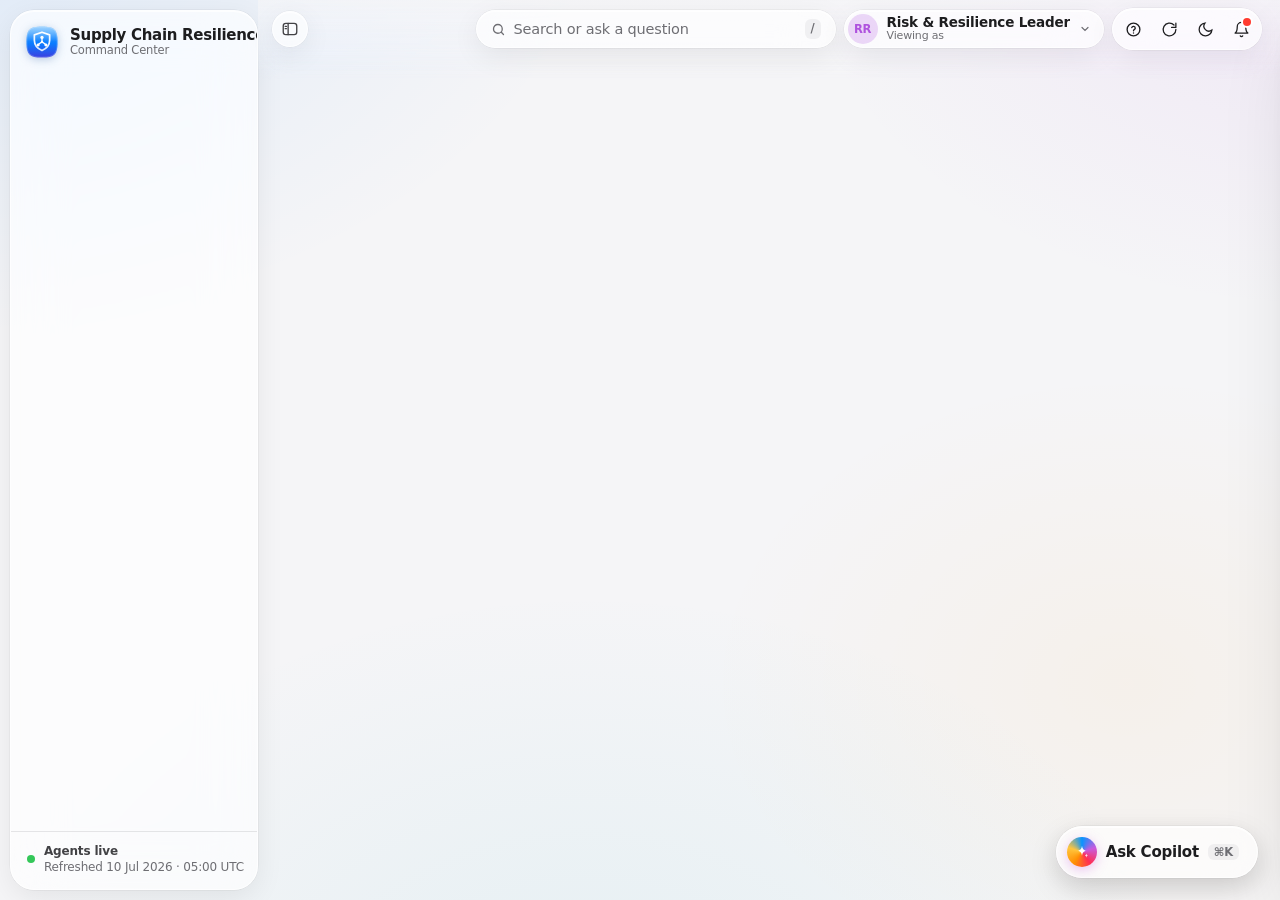
==== commit 51f78d98: "Add a role-aware hover guide and a shared persona registry Hover guide, as in the HCCB hub: point at" ====
--- a/index.html
+++ b/index.html
@@ -4,191 +4,9 @@
 <meta charset="UTF-8" />
 <meta name="viewport" content="width=device-width, initial-scale=1.0" />
 <title>SCR — Supply Chain Resilience Command Center</title>
-<meta name="theme-color" content="#f5f5f7" />
 <link rel="icon" href="data:image/svg+xml,%3Csvg xmlns='http://www.w3.org/2000/svg' viewBox='0 0 48 48'%3E%3Cdefs%3E%3ClinearGradient id='g' x1='0' y1='0' x2='0' y2='1'%3E%3Cstop offset='0' stop-color='%2340a9ff'/%3E%3Cstop offset='1' stop-color='%233b3fe0'/%3E%3C/linearGradient%3E%3C/defs%3E%3Cpath d='M24 2C41.5 2 46 6.5 46 24S41.5 46 24 46 2 41.5 2 24 6.5 2 24 2Z' fill='url(%23g)'/%3E%3Cpath d='M24 10.2 34.8 13.9v7.6c0 6.9-4.6 11.8-10.8 14.6-6.2-2.8-10.8-7.7-10.8-14.6v-7.6Z' fill='none' stroke='%23fff' stroke-width='2.6' stroke-linejoin='round'/%3E%3C/svg%3E" />
-<link rel="stylesheet" href="css/styles.css" />
+<meta http-equiv="refresh" content="0; url=web.html" />
+<script>location.replace('web.html' + location.search + location.hash);</script>
 </head>
-<body data-theme="light">
-
-<div class="shell">
-
-  <!-- ======= Sidebar (floating glass pane, persona-mapped features) ======= -->
-  <aside class="sidebar" id="sidebar">
-    <div class="side-brand">
-      <div class="brand-mark" aria-label="SCR">
-        <svg viewBox="0 0 48 48" xmlns="http://www.w3.org/2000/svg">
-          <defs>
-            <linearGradient id="scrTile" x1="0" y1="0" x2="0" y2="1">
-              <stop offset="0" stop-color="#40a9ff"/>
-              <stop offset=".55" stop-color="#0a7cff"/>
-              <stop offset="1" stop-color="#3b3fe0"/>
-            </linearGradient>
-            <linearGradient id="scrSheen" x1="0" y1="0" x2="0" y2="1">
-              <stop offset="0" stop-color="#ffffff" stop-opacity=".5"/>
-              <stop offset=".48" stop-color="#ffffff" stop-opacity="0"/>
-            </linearGradient>
-            <linearGradient id="scrGlyph" x1="0" y1="0" x2="0" y2="1">
-              <stop offset="0" stop-color="#ffffff"/>
-              <stop offset="1" stop-color="#d6e8ff"/>
-            </linearGradient>
-          </defs>
-          <!-- app-icon squircle -->
-          <path d="M24 2C41.5 2 46 6.5 46 24S41.5 46 24 46 2 41.5 2 24 6.5 2 24 2Z" fill="url(#scrTile)"/>
-          <path d="M24 2C41.5 2 46 6.5 46 24S41.5 46 24 46 2 41.5 2 24 6.5 2 24 2Z" fill="url(#scrSheen)"/>
-          <path d="M24 2.6C40.9 2.6 45.4 7.1 45.4 24S40.9 45.4 24 45.4 2.6 40.9 2.6 24 7.1 2.6 24 2.6Z" fill="none" stroke="#ffffff" stroke-opacity=".28" stroke-width="1"/>
-          <!-- resilience shield with a supply-chain hub inside -->
-          <path d="M24 10.2 34.8 13.9v7.6c0 6.9-4.6 11.8-10.8 14.6-6.2-2.8-10.8-7.7-10.8-14.6v-7.6Z" fill="none" stroke="url(#scrGlyph)" stroke-width="2.4" stroke-linejoin="round"/>
-          <path d="M24 19.6v3.6M22.6 24.6l-2.9 2.2M25.4 24.6l2.9 2.2" stroke="#ffffff" stroke-width="1.9" stroke-linecap="round"/>
-          <circle cx="24" cy="17.6" r="2.3" fill="#ffffff"/>
-          <circle cx="24" cy="23.9" r="1.7" fill="#ffffff"/>
-          <circle cx="18.6" cy="28.1" r="2.1" fill="#ffffff"/>
-          <circle cx="29.4" cy="28.1" r="2.1" fill="#ffffff"/>
-        </svg>
-      </div>
-      <div class="brand-text">
-        <span class="brand-name">Supply Chain Resilience</span>
-        <span class="brand-cap">Command Center</span>
-      </div>
-    </div>
-    <nav class="side-nav" id="nav"><!-- populated by app.js --></nav>
-    <div class="side-foot" title="Weekly refresh · external risk feeds refresh daily at 03:00 UTC">
-      <span class="live-dot"></span>
-      <span class="side-foot-text"><strong>Agents live</strong>Refreshed 10 Jul 2026 · 05:00 UTC</span>
-    </div>
-  </aside>
-
-  <div class="main-col">
-    <!-- ======= Toolbar (floats over the page; content scrolls beneath) ======= -->
-    <header class="appbar">
-      <button class="side-handle" id="sideToggle" title="Collapse sidebar" aria-label="Collapse sidebar">
-        <svg viewBox="0 0 24 24" fill="none" stroke="currentColor" stroke-width="1.8" stroke-linecap="round" stroke-linejoin="round"><rect x="3" y="4.5" width="18" height="15" rx="3.5"/><path d="M9.5 4.5v15"/><path d="M5.6 8.5h1.6M5.6 11.5h1.6"/></svg>
-      </button>
-
-      <!-- ======= Breadcrumb (window title) ======= -->
-      <div class="crumbbar" id="crumbbar">
-        <div class="crumb-trail" id="crumbTrail"></div>
-      </div>
-
-      <div class="appbar-right">
-        <div class="global-search">
-          <svg viewBox="0 0 24 24" fill="none" stroke="currentColor" stroke-width="2.1" stroke-linecap="round"><circle cx="11" cy="11" r="7"/><path d="m20 20-3.5-3.5"/></svg>
-          <input type="text" id="globalSearch" placeholder="Search or ask a question" autocomplete="off" />
-          <kbd>/</kbd>
-          <div class="search-results" id="searchResults"></div>
-        </div>
-        <button class="persona-pill" id="personaPill" title="Switch persona lens"><!-- populated by app.js --></button>
-        <div class="tb-group">
-          <div class="refresh-ic">
-            <button class="icon-btn" aria-label="Data freshness">
-              <svg viewBox="0 0 24 24" fill="none" stroke="currentColor" stroke-width="1.8" stroke-linecap="round" stroke-linejoin="round"><path d="M21 12a9 9 0 1 1-2.64-6.36"/><path d="M21 3v6h-6"/></svg>
-            </button>
-            <div class="refresh-tip">
-              <strong>Weekly refresh</strong><br/>
-              Last refreshed <strong>10-Jul-2026 05:00 UTC</strong><br/>
-              Next full recalc 17-Jul-2026 · external risk feeds refresh daily at 03:00 UTC
-            </div>
-          </div>
-          <button class="icon-btn" id="themeToggle" title="Toggle dark mode">
-            <svg class="ic-moon" viewBox="0 0 24 24" fill="none" stroke="currentColor" stroke-width="1.8" stroke-linecap="round"><path d="M21 12.8A9 9 0 1 1 11.2 3 7 7 0 0 0 21 12.8Z"/></svg>
-            <svg class="ic-sun" viewBox="0 0 24 24" fill="none" stroke="currentColor" stroke-width="1.8" stroke-linecap="round"><circle cx="12" cy="12" r="4"/><path d="M12 2v2M12 20v2M4.9 4.9l1.4 1.4M17.7 17.7l1.4 1.4M2 12h2M20 12h2M4.9 19.1l1.4-1.4M17.7 6.3l1.4-1.4"/></svg>
-          </button>
-          <button class="icon-btn" id="notifBtn" title="Alerts">
-            <svg viewBox="0 0 24 24" fill="none" stroke="currentColor" stroke-width="1.8" stroke-linecap="round" stroke-linejoin="round"><path d="M18 8a6 6 0 0 0-12 0c0 7-3 9-3 9h18s-3-2-3-9"/><path d="M13.7 21a2 2 0 0 1-3.4 0"/></svg>
-            <span class="notif-dot" id="notifDot"></span>
-          </button>
-        </div>
-      </div>
-    </header>
-
-    <main class="page" id="pageScroll">
-      <div class="page-inner" id="page"><!-- routed pages render here --></div>
-    </main>
-  </div>
-
-  <div class="notif-panel" id="notifPanel"><!-- populated by app.js --></div>
-  <div class="persona-menu" id="personaMenu"><!-- populated by app.js --></div>
-</div>
-
-<!-- ======= Detail drawer ======= -->
-<div class="drawer-scrim" id="drawerScrim"></div>
-<aside class="drawer" id="drawer">
-  <div class="drawer-head">
-    <div class="drawer-titles">
-      <span class="drawer-kicker" id="drawerKicker"></span>
-      <h2 id="drawerTitle"></h2>
-    </div>
-    <button class="icon-btn" id="drawerClose" title="Close">
-      <svg viewBox="0 0 24 24" fill="none" stroke="currentColor" stroke-width="2" stroke-linecap="round"><path d="M18 6 6 18M6 6l12 12"/></svg>
-    </button>
-  </div>
-  <div class="drawer-body" id="drawerBody"></div>
-</aside>
-
-<!-- ======= Copilot dock (FAB + floating glass panel) ======= -->
-<button class="copilot-fab" id="copilotBtn" title="Resilience Copilot (⌘K)">
-  <span class="fab-dot"></span>
-  <span class="fab-orb"><svg viewBox="0 0 24 24" fill="currentColor"><path d="M12 2.5c.5 3.9 1.9 6.3 5.6 7.5-3.7 1.2-5.1 3.6-5.6 7.5-.5-3.9-1.9-6.3-5.6-7.5 3.7-1.2 5.1-3.6 5.6-7.5Z"/><path d="M18.6 14.2c.25 1.7.85 2.7 2.4 3.2-1.55.5-2.15 1.5-2.4 3.2-.25-1.7-.85-2.7-2.4-3.2 1.55-.5 2.15-1.5 2.4-3.2Z" opacity=".85"/></svg></span>
-  <span class="fab-label">Ask Copilot</span>
-  <span class="fab-kbd">⌘K</span>
-</button>
-<aside class="copilot" id="copilot" aria-label="Resilience Copilot">
-  <div class="copilot-head">
-    <div class="copilot-id">
-      <div class="copilot-orb"></div>
-      <div>
-        <strong>Resilience Copilot</strong>
-        <span id="copilotPersona">Natural-language resilience intelligence</span>
-      </div>
-    </div>
-    <button class="icon-btn" id="copilotReset" title="New conversation">
-      <svg viewBox="0 0 24 24" fill="none" stroke="currentColor" stroke-width="2.2" stroke-linecap="round" stroke-linejoin="round"><path d="M12 20h9"/><path d="M16.4 3.6a2.1 2.1 0 0 1 3 3L7 19l-4 1 1-4Z"/></svg>
-    </button>
-    <button class="icon-btn" id="copilotClose" title="Close">
-      <svg viewBox="0 0 24 24" fill="none" stroke="currentColor" stroke-width="2.4" stroke-linecap="round"><path d="M18 6 6 18M6 6l12 12"/></svg>
-    </button>
-  </div>
-  <div class="copilot-thread" id="copilotThread"></div>
-  <div class="copilot-suggests" id="copilotSuggests"></div>
-  <div class="copilot-context" id="copilotContext"></div>
-  <form class="copilot-input" id="copilotForm">
-    <input type="text" id="copilotText" placeholder="Ask about exposure, suppliers, what-ifs…" autocomplete="off" />
-    <button type="submit" class="copilot-send" aria-label="Send">
-      <svg viewBox="0 0 24 24" fill="none" stroke="currentColor" stroke-width="2.6" stroke-linecap="round" stroke-linejoin="round"><path d="M12 19V5"/><path d="m5.5 11.5 6.5-6.5 6.5 6.5"/></svg>
-    </button>
-  </form>
-</aside>
-
-<!-- ======= Modal ======= -->
-<div class="modal-scrim" id="modalScrim">
-  <div class="modal" id="modal">
-    <div class="modal-head">
-      <h2 id="modalTitle"></h2>
-      <button class="icon-btn" id="modalClose" title="Close">
-        <svg viewBox="0 0 24 24" fill="none" stroke="currentColor" stroke-width="2" stroke-linecap="round"><path d="M18 6 6 18M6 6l12 12"/></svg>
-      </button>
-    </div>
-    <div class="modal-body" id="modalBody"></div>
-  </div>
-</div>
-
-<div class="toasts" id="toasts"></div>
-
-<script src="vendor/echarts.min.js"></script>
-<script src="js/theme.js"></script>
-<script src="js/data.js"></script>
-<script src="js/charts.js"></script>
-<script src="js/components.js"></script>
-<script src="js/intelligence.js"></script>
-<script src="js/copilot.js"></script>
-<script src="js/pages/executive.js"></script>
-<script src="js/pages/valuestream.js"></script>
-<script src="js/pages/category.js"></script>
-<script src="js/pages/site.js"></script>
-<script src="js/pages/network.js"></script>
-<script src="js/pages/scenario.js"></script>
-<script src="js/pages/actions.js"></script>
-<script src="js/pages/agents.js"></script>
-<script src="js/pages/quality.js"></script>
-<script src="js/app.js"></script>
-</body>
+<body></body>
 </html>
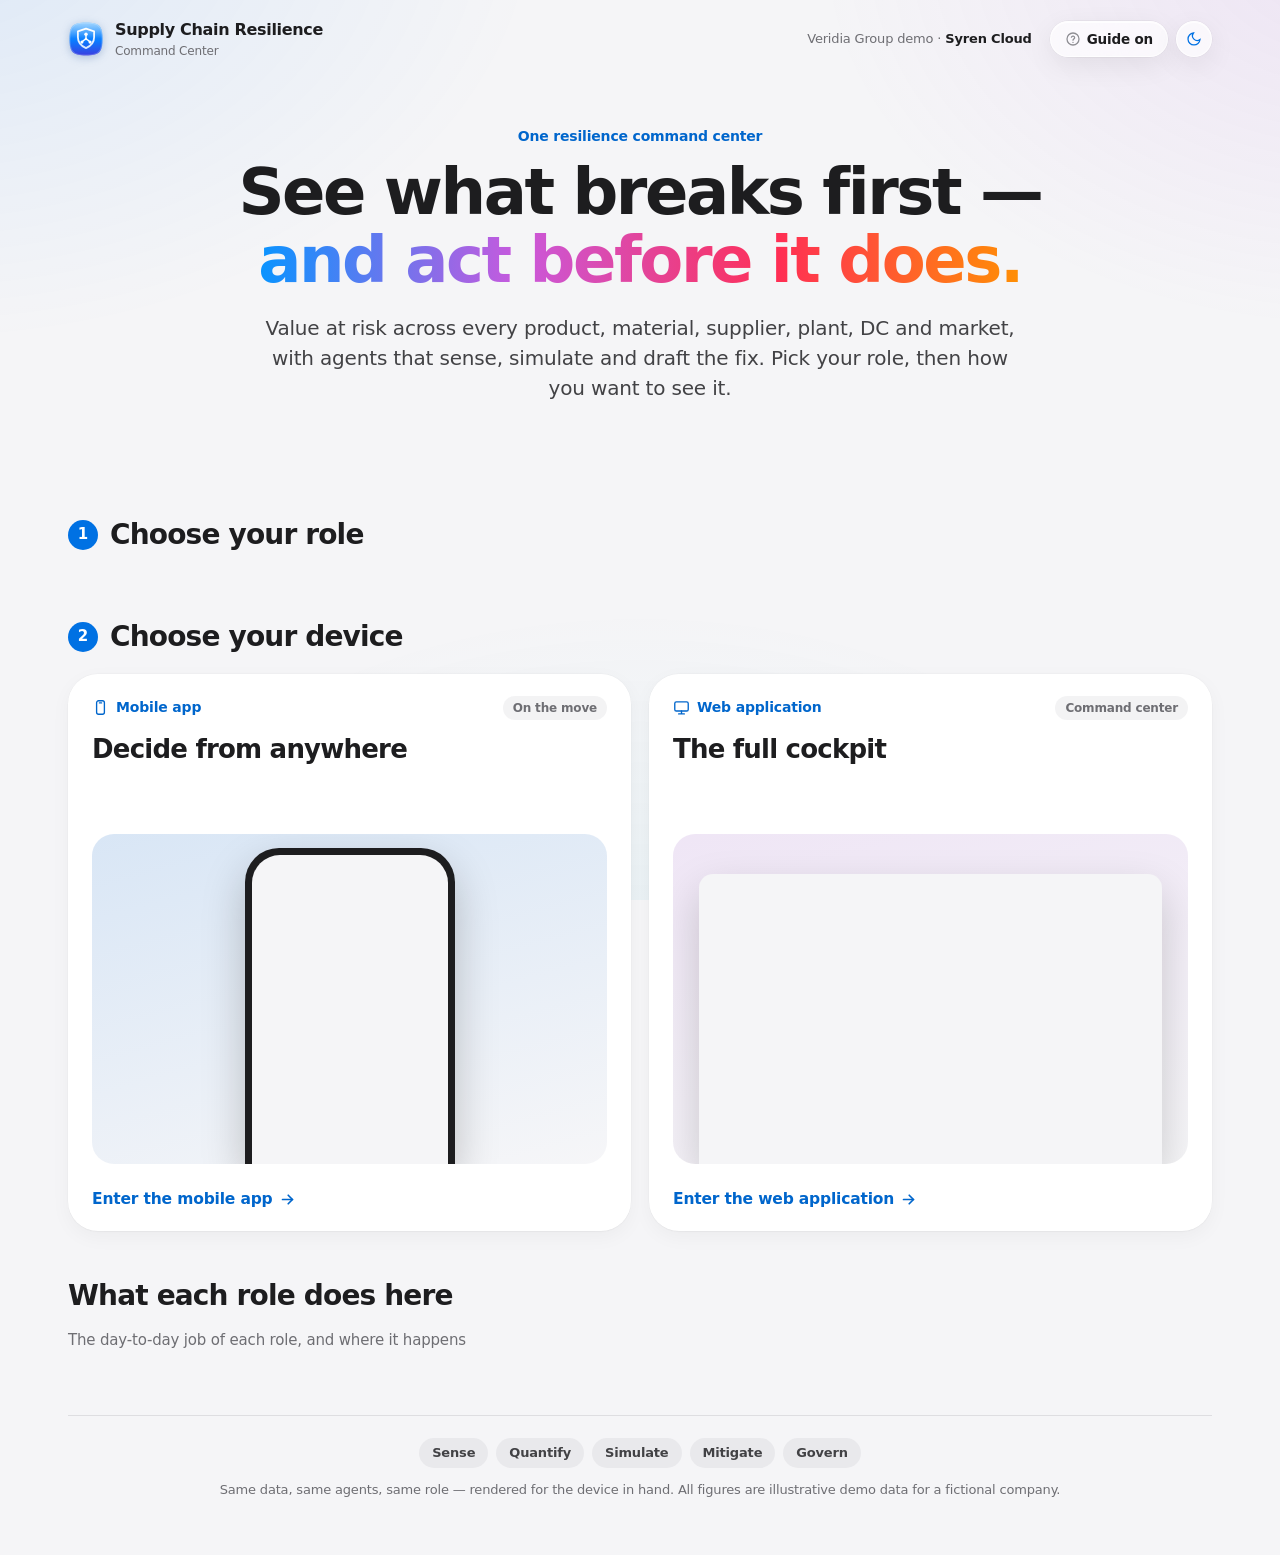
==== commit ba63f1e8: "Add the role-tailored mobile app and the device chooser The root is now a chooser, as in the HCCB hu" ====
--- a/index.html
+++ b/index.html
@@ -4,9 +4,119 @@
 <meta charset="UTF-8" />
 <meta name="viewport" content="width=device-width, initial-scale=1.0" />
 <title>SCR — Supply Chain Resilience Command Center</title>
+<meta name="description" content="Supply Chain Resilience Command Center — choose your role, then the mobile app or the web application." />
+<meta name="theme-color" content="#f5f5f7" />
 <link rel="icon" href="data:image/svg+xml,%3Csvg xmlns='http://www.w3.org/2000/svg' viewBox='0 0 48 48'%3E%3Cdefs%3E%3ClinearGradient id='g' x1='0' y1='0' x2='0' y2='1'%3E%3Cstop offset='0' stop-color='%2340a9ff'/%3E%3Cstop offset='1' stop-color='%233b3fe0'/%3E%3C/linearGradient%3E%3C/defs%3E%3Cpath d='M24 2C41.5 2 46 6.5 46 24S41.5 46 24 46 2 41.5 2 24 6.5 2 24 2Z' fill='url(%23g)'/%3E%3Cpath d='M24 10.2 34.8 13.9v7.6c0 6.9-4.6 11.8-10.8 14.6-6.2-2.8-10.8-7.7-10.8-14.6v-7.6Z' fill='none' stroke='%23fff' stroke-width='2.6' stroke-linejoin='round'/%3E%3C/svg%3E" />
-<meta http-equiv="refresh" content="0; url=web.html" />
-<script>location.replace('web.html' + location.search + location.hash);</script>
+<link rel="stylesheet" href="css/styles.css" />
+<link rel="stylesheet" href="css/guide.css" />
+<link rel="stylesheet" href="css/landing.css" />
 </head>
-<body></body>
+<body data-theme="light" data-shell="landing">
+<div class="lz">
+  <header class="lz-top">
+    <a class="lz-brand" href="index.html">
+      <span class="lz-mark"><svg viewBox="0 0 48 48" xmlns="http://www.w3.org/2000/svg">
+          <defs>
+            <linearGradient id="lzTile" x1="0" y1="0" x2="0" y2="1">
+              <stop offset="0" stop-color="#40a9ff"/>
+              <stop offset=".55" stop-color="#0a7cff"/>
+              <stop offset="1" stop-color="#3b3fe0"/>
+            </linearGradient>
+            <linearGradient id="lzSheen" x1="0" y1="0" x2="0" y2="1">
+              <stop offset="0" stop-color="#ffffff" stop-opacity=".5"/>
+              <stop offset=".48" stop-color="#ffffff" stop-opacity="0"/>
+            </linearGradient>
+            <linearGradient id="lzGlyph" x1="0" y1="0" x2="0" y2="1">
+              <stop offset="0" stop-color="#ffffff"/>
+              <stop offset="1" stop-color="#d6e8ff"/>
+            </linearGradient>
+          </defs>
+          <!-- app-icon squircle -->
+          <path d="M24 2C41.5 2 46 6.5 46 24S41.5 46 24 46 2 41.5 2 24 6.5 2 24 2Z" fill="url(#lzTile)"/>
+          <path d="M24 2C41.5 2 46 6.5 46 24S41.5 46 24 46 2 41.5 2 24 6.5 2 24 2Z" fill="url(#lzSheen)"/>
+          <path d="M24 2.6C40.9 2.6 45.4 7.1 45.4 24S40.9 45.4 24 45.4 2.6 40.9 2.6 24 7.1 2.6 24 2.6Z" fill="none" stroke="#ffffff" stroke-opacity=".28" stroke-width="1"/>
+          <!-- resilience shield with a supply-chain hub inside -->
+          <path d="M24 10.2 34.8 13.9v7.6c0 6.9-4.6 11.8-10.8 14.6-6.2-2.8-10.8-7.7-10.8-14.6v-7.6Z" fill="none" stroke="url(#lzGlyph)" stroke-width="2.4" stroke-linejoin="round"/>
+          <path d="M24 19.6v3.6M22.6 24.6l-2.9 2.2M25.4 24.6l2.9 2.2" stroke="#ffffff" stroke-width="1.9" stroke-linecap="round"/>
+          <circle cx="24" cy="17.6" r="2.3" fill="#ffffff"/>
+          <circle cx="24" cy="23.9" r="1.7" fill="#ffffff"/>
+          <circle cx="18.6" cy="28.1" r="2.1" fill="#ffffff"/>
+          <circle cx="29.4" cy="28.1" r="2.1" fill="#ffffff"/>
+        </svg></span>
+      <span><b>Supply Chain Resilience</b><small>Command Center</small></span>
+    </a>
+    <span class="lz-by">Veridia Group demo · <b>Syren Cloud</b></span>
+    <div class="lz-tools">
+      <button type="button" class="lz-btn" data-guide-toggle data-hint="lz-guide">
+        <svg viewBox="0 0 24 24" fill="none" stroke="currentColor" stroke-width="1.9" stroke-linecap="round" stroke-linejoin="round"><circle cx="12" cy="12" r="9"/><path d="M9.6 9.3a2.5 2.5 0 0 1 4.86.83c0 1.66-2.46 2.2-2.46 3.6"/><path d="M12 16.9v.2"/></svg>
+        <span data-guide-label>Guide on</span>
+      </button>
+      <button type="button" class="lz-btn icon" id="lzTheme" aria-label="Toggle dark mode" data-hint="lz-theme" data-hint-title="Appearance" data-hint-body="Light or dark — remembered in both the mobile and the web experience.">
+        <svg viewBox="0 0 24 24" fill="none" stroke="currentColor" stroke-width="1.9" stroke-linecap="round"><path d="M21 12.8A9 9 0 1 1 11.2 3 7 7 0 0 0 21 12.8Z"/></svg>
+      </button>
+    </div>
+  </header>
+
+  <section class="lz-hero">
+    <span class="lz-eyebrow">One resilience command center</span>
+    <h1>See what breaks first — <span class="ai-text">and act before it does.</span></h1>
+    <p>Value at risk across every product, material, supplier, plant, DC and market, with agents that sense, simulate and draft the fix. Pick your role, then how you want to see it.</p>
+    <div class="lz-scale" id="lzStats" data-hint="lz-stats"></div>
+  </section>
+
+  <section class="lz-step">
+    <div class="lz-step-head"><span class="lz-num">1</span><h2>Choose your role</h2></div>
+    <div class="lz-roles" id="lzRoles" role="radiogroup" aria-label="Role" data-hint="lz-role"></div>
+    <p class="lz-lens" id="lzLens"></p>
+  </section>
+
+  <section class="lz-step">
+    <div class="lz-step-head"><span class="lz-num">2</span><h2>Choose your device</h2></div>
+    <div class="lz-picker">
+      <a class="lz-card" id="lzMobile" href="mobile.html" data-hint="lz-mobile">
+        <div class="lz-card-head">
+          <span class="lz-tag"><svg viewBox="0 0 24 24" fill="none" stroke="currentColor" stroke-width="1.9" stroke-linecap="round" stroke-linejoin="round"><rect x="6.5" y="2.5" width="11" height="19" rx="2.8"/><path d="M10.5 5.5h3"/></svg>Mobile app</span>
+          <span class="lz-pill">On the move</span>
+        </div>
+        <h3>Decide from anywhere</h3>
+        <p id="lzMobileText"></p>
+        <div class="lz-stage lz-stage-m"><div class="mini-phone" id="lzPhone"></div></div>
+        <div class="lz-feat" id="lzMobileFeat"></div>
+        <span class="lz-go">Enter the mobile app <svg viewBox="0 0 24 24" fill="none" stroke="currentColor" stroke-width="2.4" stroke-linecap="round" stroke-linejoin="round"><path d="M5 12h14"/><path d="m13 6 6 6-6 6"/></svg></span>
+      </a>
+      <a class="lz-card" id="lzWeb" href="web.html" data-hint="lz-web">
+        <div class="lz-card-head">
+          <span class="lz-tag"><svg viewBox="0 0 24 24" fill="none" stroke="currentColor" stroke-width="1.9" stroke-linecap="round" stroke-linejoin="round"><rect x="2.5" y="4" width="19" height="13" rx="2.2"/><path d="M8 21h8M12 17v4"/></svg>Web application</span>
+          <span class="lz-pill">Command center</span>
+        </div>
+        <h3>The full cockpit</h3>
+        <p id="lzWebText"></p>
+        <div class="lz-stage lz-stage-w"><div class="mini-web" id="lzBrowser"></div></div>
+        <div class="lz-feat" id="lzWebFeat"></div>
+        <span class="lz-go">Enter the web application <svg viewBox="0 0 24 24" fill="none" stroke="currentColor" stroke-width="2.4" stroke-linecap="round" stroke-linejoin="round"><path d="M5 12h14"/><path d="m13 6 6 6-6 6"/></svg></span>
+      </a>
+    </div>
+  </section>
+
+  <section class="lz-step">
+    <div class="lz-step-head"><h2>What each role does here</h2><small>The day-to-day job of each role, and where it happens</small></div>
+    <div class="lz-role-map" id="lzRoleMap" data-hint="lz-roles"></div>
+  </section>
+
+  <footer class="lz-foot">
+    <div class="lz-pillars">
+      <span>Sense</span><span>Quantify</span><span>Simulate</span><span>Mitigate</span><span>Govern</span>
+    </div>
+    <p>Same data, same agents, same role — rendered for the device in hand. All figures are illustrative demo data for a fictional company.</p>
+  </footer>
+</div>
+
+<script src="js/theme.js"></script>
+<script src="js/personas.js"></script>
+<script src="js/data.js"></script>
+<script src="js/components.js"></script>
+<script src="js/intelligence.js"></script>
+<script src="js/guide.js"></script>
+<script src="js/landing.js"></script>
+</body>
 </html>
--- a/css/styles.css
+++ b/css/styles.css
@@ -0,0 +1,1921 @@
+/* ============================================================
+   SCR — Supply Chain Resilience Command Center · Design System
+   Apple-inspired: SF Pro type, system colours, Liquid Glass
+   chrome over an ambient light field, continuous (squircle)
+   corners, grouped surfaces, spring motion.
+
+   Two materials, used with intent:
+   · Glass — only chrome that floats over content blurs what is
+     behind it: sidebar, toolbar controls, drawer, copilot,
+     popovers, toasts. Cards stay opaque so charts stay legible.
+   · Intelligence — the iridescent gradient (blue → violet →
+     pink → orange) marks anything written or computed by the
+     agentic layer, and nothing else.
+
+   Categorical chart palette (fixed order, Apple system hues):
+   teal → purple → orange → blue → pink → green → indigo → brown
+   ============================================================ */
+
+* { margin: 0; padding: 0; box-sizing: border-box; }
+
+@property --ai-angle { syntax: '<angle>'; inherits: false; initial-value: 0deg; }
+
+:root {
+  color-scheme: light;
+
+  /* ---- Canvas & surfaces (light) ---- */
+  --page: #f5f5f7;
+  --surface: #ffffff;
+  --surface-2: #f6f6f8;
+  --surface-3: #ececf0;
+  --border: rgba(0, 0, 0, 0.07);
+  --border-strong: rgba(0, 0, 0, 0.12);
+  --separator: rgba(60, 60, 67, 0.12);
+  --fill: rgba(118, 118, 128, 0.14);
+  --fill-2: rgba(118, 118, 128, 0.09);
+  --fill-3: rgba(118, 118, 128, 0.055);
+  --shadow: 0 0 0 0.5px rgba(0, 0, 0, 0.03), 0 1px 2px rgba(0, 0, 0, 0.03), 0 6px 20px rgba(0, 0, 0, 0.04);
+  --shadow-hover: 0 0 0 0.5px rgba(0, 0, 0, 0.04), 0 2px 4px rgba(0, 0, 0, 0.04), 0 16px 40px rgba(0, 0, 0, 0.10);
+  --shadow-lg: 0 0 0 0.5px rgba(0, 0, 0, 0.08), 0 12px 32px rgba(0, 0, 0, 0.12), 0 32px 80px rgba(0, 0, 0, 0.12);
+
+  /* ---- Ink ---- */
+  --ink: #1d1d1f;
+  --ink-2: #424245;
+  --ink-3: #6e6e73;
+  --ink-4: #8e8e93;
+  --grid: rgba(0, 0, 0, 0.06);
+  --axis: rgba(0, 0, 0, 0.14);
+
+  /* ---- Accent (Apple blue — interaction only) ---- */
+  --accent: #0071e3;
+  --accent-strong: #0066cc;
+  --accent-deep: #004f9e;
+  --accent-soft: rgba(0, 113, 227, 0.10);
+  --accent-ink: #ffffff;
+
+  /* ---- Glass (Liquid Glass chrome) ---- */
+  --glass: rgba(255, 255, 255, 0.66);
+  --glass-strong: rgba(255, 255, 255, 0.84);
+  --glass-thin: rgba(255, 255, 255, 0.48);
+  --glass-edge: rgba(255, 255, 255, 0.72);
+  --glass-hair: rgba(0, 0, 0, 0.07);
+  --glass-filter: blur(26px) saturate(185%);
+  --glass-shadow: inset 0 1px 0 rgba(255, 255, 255, 0.75), 0 0 0 0.5px rgba(0, 0, 0, 0.07), 0 8px 28px rgba(0, 0, 0, 0.07);
+
+  /* ---- App chrome ---- */
+  --bar-bg: transparent;
+  --bar-ink: #1d1d1f;
+  --bar-muted: #6e6e73;
+  --bar-border: rgba(0, 0, 0, 0.07);
+  --bar-hover: rgba(118, 118, 128, 0.12);
+  --bar-field-bg: var(--glass);
+  --bar-field-border: var(--glass-edge);
+
+  /* ---- Table header (grouped, not a slab) ---- */
+  --thead-bg: rgba(118, 118, 128, 0.075);
+  --thead-ink: #424245;
+
+  /* ---- Status / severity (Apple system colours) ---- */
+  --status-good: #34c759;
+  --status-warning: #ff9f0a;
+  --status-serious: #ff6b22;
+  --status-critical: #ff3b30;
+  --status-good-soft: rgba(52, 199, 89, 0.14);
+  --status-warning-soft: rgba(255, 159, 10, 0.16);
+  --status-serious-soft: rgba(255, 107, 34, 0.14);
+  --status-critical-soft: rgba(255, 59, 48, 0.12);
+  /* text-safe variants for small type on light surfaces */
+  --good-text: #248a3d;
+  --warn-text: #a35200;
+  --serious-text: #c93400;
+  --crit-text: #d70015;
+
+  /* ---- Categorical series (fixed order) ---- */
+  --series-1: #30b0c7;  /* teal   */
+  --series-2: #af52de;  /* purple */
+  --series-3: #ff9f0a;  /* orange */
+  --series-4: #007aff;  /* blue   */
+  --series-5: #ff2d55;  /* pink   */
+  --series-6: #34c759;  /* green  */
+  --series-7: #5856d6;  /* indigo */
+  --series-8: #a2845e;  /* brown  */
+
+  /* ---- Intelligence (Apple-Intelligence-style iridescence) ---- */
+  --ai-c1: #0894ff;
+  --ai-c2: #c959dd;
+  --ai-c3: #ff2e54;
+  --ai-c4: #ff9004;
+  --ai-grad: linear-gradient(90deg, #0894ff, #c959dd 34%, #ff2e54 68%, #ff9004);
+  --ai-conic: conic-gradient(from var(--ai-angle), #0894ff, #c959dd, #ff2e54, #ff9004, #ffc53d, #0894ff);
+  --ai-wash: linear-gradient(120deg, rgba(8, 148, 255, 0.10), rgba(201, 89, 221, 0.09) 45%, rgba(255, 46, 84, 0.07) 75%, rgba(255, 144, 4, 0.08));
+  --ai-glow-opacity: 0.32;
+
+  /* ---- Shape & type ---- */
+  --radius: 20px;
+  --radius-lg: 24px;
+  --radius-sm: 14px;
+  --radius-xs: 10px;
+  --font: -apple-system, BlinkMacSystemFont, "SF Pro Text", "SF Pro Display", "Helvetica Neue", "Inter", system-ui, sans-serif;
+  --font-display: -apple-system, BlinkMacSystemFont, "SF Pro Display", "Helvetica Neue", "Inter", system-ui, sans-serif;
+  --font-rounded: ui-rounded, "SF Pro Rounded", -apple-system, BlinkMacSystemFont, "SF Pro Display", system-ui, sans-serif;
+  --font-mono: ui-monospace, "SF Mono", Menlo, monospace;
+
+  /* ---- Motion ---- */
+  --ease: cubic-bezier(.32, .72, 0, 1);          /* iOS sheet curve */
+  --ease-out: cubic-bezier(.2, .8, .2, 1);
+  --spring: linear(0, 0.009, 0.035 2.1%, 0.141 4.4%, 0.723 12.9%, 0.938 16.7%, 1.017 19.4%, 1.061, 1.084 24.8%, 1.088 27.5%, 1.077 30.4%, 1.013 41.4%, 0.996 46.3%, 0.99 52.2%, 1 70%, 1);
+
+  --appbar-h: 58px;
+  --side-w: 248px;
+  --content-w: 1560px;
+}
+
+[data-theme="dark"] {
+  color-scheme: dark;
+
+  --page: #000000;
+  --surface: #1c1c1e;
+  --surface-2: #242427;
+  --surface-3: #2c2c2e;
+  --border: rgba(255, 255, 255, 0.08);
+  --border-strong: rgba(255, 255, 255, 0.15);
+  --separator: rgba(84, 84, 88, 0.55);
+  --fill: rgba(118, 118, 128, 0.30);
+  --fill-2: rgba(118, 118, 128, 0.22);
+  --fill-3: rgba(118, 118, 128, 0.14);
+  --shadow: 0 0 0 0.5px rgba(255, 255, 255, 0.06);
+  --shadow-hover: 0 0 0 0.5px rgba(255, 255, 255, 0.10), 0 18px 44px rgba(0, 0, 0, 0.6);
+  --shadow-lg: 0 0 0 0.5px rgba(255, 255, 255, 0.10), 0 24px 70px rgba(0, 0, 0, 0.7);
+
+  --ink: #f5f5f7;
+  --ink-2: #d1d1d6;
+  --ink-3: #98989d;
+  --ink-4: #6e6e73;
+  --grid: rgba(255, 255, 255, 0.07);
+  --axis: rgba(255, 255, 255, 0.16);
+
+  --accent: #0a84ff;
+  --accent-strong: #409cff;
+  --accent-deep: #7ab8ff;
+  --accent-soft: rgba(10, 132, 255, 0.20);
+  --accent-ink: #ffffff;
+
+  --glass: rgba(30, 30, 32, 0.58);
+  --glass-strong: rgba(30, 30, 32, 0.80);
+  --glass-thin: rgba(44, 44, 46, 0.42);
+  --glass-edge: rgba(255, 255, 255, 0.10);
+  --glass-hair: rgba(255, 255, 255, 0.08);
+  --glass-shadow: inset 0 1px 0 rgba(255, 255, 255, 0.08), 0 0 0 0.5px rgba(0, 0, 0, 0.6), 0 10px 30px rgba(0, 0, 0, 0.45);
+
+  --bar-ink: #f5f5f7;
+  --bar-muted: #98989d;
+  --bar-border: rgba(255, 255, 255, 0.08);
+  --bar-hover: rgba(118, 118, 128, 0.24);
+
+  --thead-bg: rgba(118, 118, 128, 0.16);
+  --thead-ink: #d1d1d6;
+
+  --status-good: #30d158;
+  --status-warning: #ffb340;
+  --status-serious: #ff8a3d;
+  --status-critical: #ff453a;
+  --status-good-soft: rgba(48, 209, 88, 0.17);
+  --status-warning-soft: rgba(255, 179, 64, 0.17);
+  --status-serious-soft: rgba(255, 138, 61, 0.17);
+  --status-critical-soft: rgba(255, 69, 58, 0.18);
+  --good-text: #30d158;
+  --warn-text: #ffb340;
+  --serious-text: #ff8a3d;
+  --crit-text: #ff6961;
+
+  --series-1: #40c8e0;
+  --series-2: #bf5af2;
+  --series-3: #ff9f0a;
+  --series-4: #0a84ff;
+  --series-5: #ff375f;
+  --series-6: #30d158;
+  --series-7: #5e5ce6;
+  --series-8: #ac8e68;
+
+  --ai-wash: linear-gradient(120deg, rgba(8, 148, 255, 0.16), rgba(201, 89, 221, 0.14) 45%, rgba(255, 46, 84, 0.10) 75%, rgba(255, 144, 4, 0.10));
+  --ai-glow-opacity: 0.5;
+}
+
+html, body { height: 100%; }
+body {
+  font-family: var(--font);
+  background: var(--page);
+  color: var(--ink);
+  font-size: 16px;
+  line-height: 1.5;
+  letter-spacing: -0.011em;
+  -webkit-font-smoothing: antialiased;
+  -moz-osx-font-smoothing: grayscale;
+  text-rendering: optimizeLegibility;
+  overflow: hidden;
+}
+svg { display: block; }
+button { font-family: inherit; cursor: pointer; letter-spacing: inherit; }
+input, select, textarea { font-family: inherit; letter-spacing: inherit; }
+::selection { background: color-mix(in srgb, var(--accent) 24%, transparent); }
+:focus-visible { outline: 3px solid color-mix(in srgb, var(--accent) 45%, transparent); outline-offset: 2px; }
+
+/* Ambient light field — gives the glass something to refract. */
+.shell {
+  display: flex;
+  height: 100vh;
+  position: relative;
+  background:
+    radial-gradient(1100px 720px at -6% -12%, rgba(0, 122, 255, 0.10), transparent 62%),
+    radial-gradient(900px 640px at 104% -8%, rgba(175, 82, 222, 0.09), transparent 60%),
+    radial-gradient(1000px 760px at 46% 118%, rgba(48, 176, 199, 0.09), transparent 62%),
+    radial-gradient(700px 520px at 88% 76%, rgba(255, 149, 0, 0.05), transparent 60%),
+    var(--page);
+}
+[data-theme="dark"] .shell {
+  background:
+    radial-gradient(1100px 720px at -6% -12%, rgba(10, 132, 255, 0.16), transparent 62%),
+    radial-gradient(900px 640px at 104% -8%, rgba(191, 90, 242, 0.14), transparent 60%),
+    radial-gradient(1000px 760px at 46% 118%, rgba(64, 200, 224, 0.10), transparent 62%),
+    radial-gradient(700px 520px at 88% 76%, rgba(255, 159, 10, 0.06), transparent 60%),
+    var(--page);
+}
+
+/* One definition of the glass material for every floating surface. */
+.sidebar, .global-search, .persona-pill, .tb-group, .side-handle,
+.search-results, .persona-menu, .notif-panel, .refresh-tip,
+.drawer, .copilot, .toast, .copilot-fab {
+  background: var(--glass);
+  -webkit-backdrop-filter: var(--glass-filter);
+  backdrop-filter: var(--glass-filter);
+  border: 1px solid var(--glass-edge);
+  box-shadow: var(--glass-shadow);
+}
+
+/* ============ Toolbar (floats over the page, content scrolls under) ============ */
+.appbar {
+  position: absolute; top: 0; left: 0; right: 0;
+  height: var(--appbar-h);
+  color: var(--bar-ink);
+  display: flex; align-items: center; gap: 12px;
+  padding: 0 18px 0 14px;
+  z-index: 60;
+  pointer-events: none;           /* the empty strip must not block clicks on content */
+}
+.appbar > * { pointer-events: auto; }
+/* scroll-edge effect: a soft blur that fades out, as in macOS Tahoe toolbars */
+.appbar::before {
+  content: "";
+  position: absolute; inset: 0 0 -22px 0;
+  z-index: -1;
+  background: linear-gradient(to bottom, color-mix(in srgb, var(--page) 72%, transparent) 0%, color-mix(in srgb, var(--page) 30%, transparent) 62%, transparent 100%);
+  -webkit-backdrop-filter: blur(14px) saturate(160%);
+  backdrop-filter: blur(14px) saturate(160%);
+  -webkit-mask-image: linear-gradient(to bottom, #000 58%, transparent);
+  mask-image: linear-gradient(to bottom, #000 58%, transparent);
+  pointer-events: none;
+}
+
+/* Brand lives at the top of the sidebar */
+.side-brand { display: flex; align-items: center; gap: 11px; flex-shrink: 0; min-width: 0; }
+.side-brand { padding: 14px 14px 8px; }
+.brand-mark {
+  width: 34px; height: 34px;
+  display: grid; place-items: center;
+  flex-shrink: 0;
+}
+.brand-mark svg { width: 34px; height: 34px; filter: drop-shadow(0 2px 4px rgba(0, 60, 140, 0.25)); }
+.brand-text { display: flex; flex-direction: column; line-height: 1.12; min-width: 0; transition: opacity .2s ease; }
+.brand-name { font-family: var(--font-display); font-weight: 700; font-size: 15px; letter-spacing: -0.02em; white-space: nowrap; }
+.brand-cap { font-size: 11.5px; color: var(--ink-3); font-weight: 500; white-space: nowrap; }
+
+.global-search {
+  position: relative;
+  display: flex; align-items: center; gap: 8px;
+  border-radius: 999px;
+  padding: 7px 14px;
+  width: min(360px, 30vw);
+  height: 38px;
+  color: var(--bar-muted);
+  transition: width .35s var(--ease), box-shadow .2s;
+}
+.global-search:focus-within {
+  width: min(460px, 38vw);
+  box-shadow: var(--glass-shadow), 0 0 0 3.5px color-mix(in srgb, var(--accent) 28%, transparent);
+}
+.global-search svg { width: 15px; height: 15px; flex-shrink: 0; }
+.global-search input {
+  border: none; outline: none; background: transparent;
+  color: var(--bar-ink); font-size: 14.5px; width: 100%;
+}
+.global-search input::placeholder { color: var(--bar-muted); }
+.global-search kbd, .kbd {
+  font-family: var(--font); font-size: 11.5px; font-weight: 600;
+  color: var(--ink-3); background: var(--fill-2);
+  border-radius: 6px; padding: 1px 6px; flex-shrink: 0;
+}
+.search-results {
+  display: none;
+  position: absolute; top: calc(100% + 8px); left: 0; right: 0;
+  min-width: 380px;
+  background: var(--glass-strong);
+  border-radius: 18px;
+  box-shadow: var(--shadow-lg);
+  max-height: 420px; overflow-y: auto;
+  z-index: 90;
+  color: var(--ink);
+  padding: 6px;
+  transform-origin: top center;
+}
+.search-results.open { display: block; animation: popIn .26s var(--ease-out); }
+.search-hit {
+  display: flex; align-items: center; gap: 10px;
+  width: 100%; padding: 8px 10px;
+  background: none; border: none; border-radius: 11px;
+  color: var(--ink); font-size: 14.5px; text-align: left;
+}
+.search-hit:hover, .search-hit.kb { background: var(--accent); color: #fff; }
+.search-hit:hover .cell-sub, .search-hit:hover .hit-type,
+.search-hit.kb .cell-sub, .search-hit.kb .hit-type { color: rgba(255, 255, 255, 0.82); }
+.search-hit .hit-type {
+  font-size: 11.5px; font-weight: 600;
+  color: var(--ink-3); width: 62px; flex-shrink: 0;
+}
+.search-hit .cell-sub { display: block; font-size: 12.5px; color: var(--ink-3); margin-top: 1px; }
+.search-ask:not(:first-child) { margin-top: 4px; box-shadow: 0 -5px 0 -4px var(--separator); }
+.search-ask .hit-type { background: var(--ai-grad); -webkit-background-clip: text; background-clip: text; color: transparent; -webkit-text-fill-color: transparent; font-weight: 700; }
+.search-hit.search-ask:hover .hit-type, .search-hit.search-ask.kb .hit-type { background: none; color: #fff; -webkit-text-fill-color: #fff; }
+
+.appbar-right { display: flex; align-items: center; gap: 8px; flex-shrink: 0; margin-left: auto; }
+.tb-group { display: flex; align-items: center; gap: 2px; padding: 3px; border-radius: 999px; }
+.refresh-ic { position: relative; }
+.refresh-tip {
+  display: none;
+  position: absolute; top: calc(100% + 10px); right: 0;
+  width: 260px;
+  background: var(--glass-strong);
+  border-radius: 16px;
+  box-shadow: var(--shadow-lg);
+  padding: 12px 14px;
+  color: var(--ink-2);
+  font-size: 13px; line-height: 1.55;
+  z-index: 96;
+}
+.refresh-tip strong { color: var(--ink); }
+.refresh-ic:hover .refresh-tip { display: block; animation: popIn .2s var(--ease-out); }
+.icon-btn {
+  width: 34px; height: 34px;
+  display: grid; place-items: center;
+  background: transparent; border: none;
+  border-radius: 50%; color: var(--bar-ink);
+  position: relative;
+  transition: background .15s, transform .15s var(--ease-out);
+}
+.icon-btn:hover { background: var(--bar-hover); }
+.icon-btn:active { transform: scale(.92); }
+.icon-btn svg { width: 17px; height: 17px; }
+.notif-dot {
+  position: absolute; top: 6px; right: 7px;
+  width: 8px; height: 8px; border-radius: 50%;
+  background: var(--status-critical);
+  box-shadow: 0 0 0 2px var(--surface);
+}
+
+/* ============ Body: floating sidebar + main column ============ */
+.body-row { display: contents; }
+.main-col { flex: 1; min-width: 0; display: flex; flex-direction: column; position: relative; }
+
+/* Sidebar toggle rides in the toolbar, as in macOS */
+.side-handle {
+  width: 36px; height: 36px; flex-shrink: 0;
+  display: grid; place-items: center;
+  border-radius: 50%;
+  color: var(--ink-2);
+  transition: transform .15s var(--ease-out), color .15s;
+}
+.side-handle:hover { color: var(--accent); }
+.side-handle:active { transform: scale(.92); }
+.side-handle svg { width: 18px; height: 18px; }
+
+/* ============ Sidebar (persona-mapped, floating glass pane) ============ */
+.sidebar {
+  width: var(--side-w);
+  flex-shrink: 0;
+  margin: 10px 0 10px 10px;
+  border-radius: var(--radius-lg);
+  display: flex; flex-direction: column;
+  overflow: hidden;
+  position: relative; z-index: 50;
+  transition: width .38s var(--ease);
+}
+.side-nav { flex: 1; padding: 4px 10px 12px; overflow-y: auto; overflow-x: hidden; }
+.nav-item > span, .nav-section, .brand-text, .side-foot-text { transition: opacity .2s ease; white-space: nowrap; }
+.shell.side-collapsed { --side-w: 70px; }
+.shell.side-collapsed .brand-text,
+.shell.side-collapsed .side-foot-text { opacity: 0; pointer-events: none; }
+.shell.side-collapsed .side-brand { padding-left: 17px; }
+.shell.side-collapsed .nav-section { opacity: 0; height: 12px; padding: 6px 0 0; overflow: hidden; }
+.shell.side-collapsed .nav-item > span,
+.shell.side-collapsed .nav-badge { opacity: 0; width: 0; overflow: hidden; pointer-events: none; }
+.shell.side-collapsed .nav-item { justify-content: center; padding: 9px 8px; gap: 0; }
+.shell.side-collapsed .side-foot { justify-content: center; padding-left: 0; padding-right: 0; }
+.nav-section {
+  font-size: 12px; font-weight: 600;
+  color: var(--ink-3); padding: 16px 11px 5px;
+  letter-spacing: -0.005em;
+}
+.nav-item {
+  display: flex; align-items: center; gap: 10px;
+  width: 100%;
+  padding: 7px 10px;
+  min-height: 36px;
+  border: none; background: transparent;
+  color: var(--ink);
+  font-size: 14.5px; font-weight: 500;
+  border-radius: 11px;
+  margin-bottom: 1px;
+  text-align: left;
+  transition: background .15s, color .15s;
+}
+.nav-item svg { width: 19px; height: 19px; flex-shrink: 0; color: var(--accent); transition: color .15s; }
+.nav-item:hover { background: var(--fill-2); }
+.nav-item.active { background: var(--accent-soft); color: var(--accent-strong); font-weight: 600; }
+.nav-item.active svg { color: var(--accent); }
+.nav-badge {
+  margin-left: auto;
+  font-size: 11.5px; font-weight: 700; line-height: 18px;
+  min-width: 20px; height: 18px; text-align: center;
+  background: var(--status-critical); color: #fff;
+  border-radius: 99px; padding: 0 6px;
+  font-variant-numeric: tabular-nums;
+}
+.side-foot {
+  display: flex; align-items: center; gap: 9px;
+  padding: 11px 16px 14px;
+  border-top: 1px solid var(--separator);
+  font-size: 12px; color: var(--ink-3); line-height: 1.35;
+}
+.side-foot strong { color: var(--ink-2); font-weight: 600; display: block; }
+.live-dot {
+  width: 8px; height: 8px; border-radius: 50%; flex-shrink: 0;
+  background: var(--status-good);
+  box-shadow: 0 0 0 0 color-mix(in srgb, var(--status-good) 50%, transparent);
+  animation: livePulse 2.4s infinite;
+}
+
+/* ============ Persona switcher (Viewing-as pill) ============ */
+.persona-pill {
+  display: flex; align-items: center; gap: 9px;
+  padding: 3px 12px 3px 3px;
+  height: 38px;
+  border-radius: 999px;
+  color: var(--bar-ink);
+  max-width: 300px;
+  transition: transform .15s var(--ease-out), box-shadow .2s;
+}
+.persona-pill:hover { box-shadow: var(--glass-shadow), 0 0 0 3px color-mix(in srgb, var(--accent) 18%, transparent); }
+.persona-pill:active { transform: scale(.98); }
+.persona-pill .pp-avatar {
+  width: 30px; height: 30px; border-radius: 50%;
+  display: grid; place-items: center;
+  font-size: 11.5px; font-weight: 700;
+  flex-shrink: 0;
+}
+.persona-pill .pp-meta { text-align: left; min-width: 0; line-height: 1.15; }
+.persona-pill .pp-name { display: block; font-size: 13.5px; font-weight: 600; white-space: nowrap; overflow: hidden; text-overflow: ellipsis; }
+.persona-pill .pp-cap { display: block; font-size: 11px; color: var(--bar-muted); }
+.persona-pill svg { width: 12px; height: 12px; color: var(--bar-muted); flex-shrink: 0; }
+
+.persona-menu {
+  display: none;
+  position: absolute;
+  top: calc(var(--appbar-h) + 2px);
+  width: 290px; max-width: 94vw;
+  background: var(--glass-strong);
+  border-radius: 18px;
+  box-shadow: var(--shadow-lg);
+  z-index: 95;
+  padding: 6px;
+  color: var(--ink);
+  transform-origin: top right;
+}
+.persona-menu.open { display: block; animation: popIn .26s var(--ease-out); }
+.persona-opt {
+  display: flex; align-items: center; gap: 10px;
+  width: 100%;
+  padding: 8px 10px;
+  background: none; border: none; border-radius: 12px;
+  text-align: left;
+  transition: background .13s;
+  cursor: pointer;
+}
+.persona-opt:hover { background: var(--fill-2); }
+.persona-opt .po-avatar {
+  width: 32px; height: 32px; border-radius: 50%;
+  display: grid; place-items: center;
+  font-size: 12px; font-weight: 700;
+  flex-shrink: 0;
+}
+.persona-opt .po-meta { flex: 1; min-width: 0; }
+.persona-opt .po-name {
+  display: block; font-size: 14.5px; font-weight: 600; color: var(--ink);
+  white-space: nowrap; overflow: hidden; text-overflow: ellipsis;
+}
+.persona-opt .po-tag {
+  display: block; font-size: 12.5px; color: var(--ink-3); margin-top: 1px;
+  white-space: nowrap; overflow: hidden; text-overflow: ellipsis;
+}
+.persona-opt .po-check { width: 18px; height: 18px; flex-shrink: 0; }
+
+/* ============ Guide: the role's jobs + the explanation switch ============ */
+a.icon-btn { text-decoration: none; }
+.guide-btn.on { color: var(--accent); }
+.guide-btn.on::after {
+  content: ""; position: absolute; top: 7px; right: 7px; width: 7px; height: 7px; border-radius: 50%;
+  background: var(--accent); box-shadow: 0 0 0 2px var(--surface);
+}
+.guide-pop {
+  display: none;
+  position: absolute; top: calc(var(--appbar-h) + 2px);
+  width: 360px; max-width: calc(100vw - 24px);
+  background: var(--glass-strong);
+  -webkit-backdrop-filter: var(--glass-filter); backdrop-filter: var(--glass-filter);
+  border: 1px solid var(--glass-edge);
+  border-radius: 22px;
+  box-shadow: var(--glass-shadow), var(--shadow-lg);
+  z-index: 96; padding: 14px 10px 10px; color: var(--ink);
+  transform-origin: top right;
+}
+.guide-pop.open { display: block; animation: popIn .26s var(--ease-out); }
+.gp-head { padding: 0 8px 10px; }
+.gp-eyebrow { display: block; font-size: 12px; font-weight: 600; color: var(--accent-strong); margin-bottom: 2px; }
+.gp-head b { display: block; font-family: var(--font-display); font-size: 18px; font-weight: 700; letter-spacing: -0.024em; }
+.gp-lens { display: block; font-size: 13px; color: var(--ink-3); line-height: 1.4; margin-top: 2px; }
+.gp-tasks { list-style: none; display: grid; gap: 2px; margin: 0 0 6px; }
+.gp-tasks button {
+  display: flex; align-items: center; gap: 11px; width: 100%;
+  padding: 9px 8px; border: none; background: none; border-radius: 14px; text-align: left; color: var(--ink);
+  transition: background .15s;
+}
+.gp-tasks button:hover { background: var(--fill-3); }
+.gp-tasks svg { width: 14px; height: 14px; color: var(--ink-4); flex-shrink: 0; }
+.gp-n {
+  width: 24px; height: 24px; border-radius: 50%; flex-shrink: 0; color: #fff;
+  display: grid; place-items: center; font-size: 12.5px; font-weight: 700; font-family: var(--font-rounded);
+}
+.gp-t { flex: 1; min-width: 0; }
+.gp-t b { display: block; font-size: 14.5px; font-weight: 600; letter-spacing: -0.015em; }
+.gp-t small { display: block; font-size: 12.5px; color: var(--ink-3); line-height: 1.38; margin-top: 1px; }
+.gp-t em { display: inline-block; font-style: normal; font-size: 11.5px; font-weight: 600; color: var(--accent-strong); margin-top: 3px; }
+.gp-row {
+  display: flex; align-items: center; justify-content: space-between; gap: 12px;
+  margin: 2px 2px 8px; padding: 10px 12px; border-radius: 14px; background: var(--fill-3); cursor: pointer;
+}
+.gp-row b { display: block; font-size: 14px; font-weight: 600; }
+.gp-row small { display: block; font-size: 12px; color: var(--ink-3); }
+.gp-foot { display: flex; justify-content: space-between; gap: 10px; padding: 4px 10px 2px; }
+.gp-foot a { font-size: 13px; font-weight: 600; color: var(--accent-strong); text-decoration: none; }
+.gp-foot a:hover { text-decoration: underline; text-underline-offset: 2px; }
+
+/* iOS switch */
+.ios-switch {
+  -webkit-appearance: none; appearance: none; flex-shrink: 0;
+  width: 46px; height: 28px; border-radius: 999px; position: relative; cursor: pointer;
+  background: var(--fill); transition: background .25s var(--ease-out);
+}
+.ios-switch::after {
+  content: ""; position: absolute; top: 2px; left: 2px; width: 24px; height: 24px; border-radius: 50%;
+  background: #fff; box-shadow: 0 2px 6px rgba(0, 0, 0, 0.18), 0 0 0 0.5px rgba(0, 0, 0, 0.04);
+  transition: transform .3s var(--spring);
+}
+.ios-switch:checked { background: var(--status-good); }
+.ios-switch:checked::after { transform: translateX(18px); }
+
+/* ============ Breadcrumb (window title, left of the toolbar) ============ */
+.crumbbar {
+  flex: 1 1 auto;
+  display: flex; align-items: center; gap: 14px;
+  min-width: 0;
+}
+.crumb-trail {
+  display: flex; align-items: center; gap: 6px;
+  font-size: 14.5px; min-width: 0;
+  white-space: nowrap; overflow: hidden;
+  padding: 6px 14px; border-radius: 999px;
+}
+.crumb-link { color: var(--accent-strong); font-weight: 600; background: none; border: none; font-size: 14.5px; padding: 0; flex-shrink: 0; }
+.crumb-link:hover { text-decoration: underline; text-underline-offset: 3px; }
+.crumb-sep { color: var(--ink-4); flex-shrink: 0; }
+.crumb-here { color: var(--ink); font-weight: 650; flex-shrink: 0; }
+.crumb-scope { color: var(--ink-3); margin-left: 2px; overflow: hidden; text-overflow: ellipsis; min-width: 0; }
+.crumb-right { margin-left: auto; display: flex; align-items: center; gap: 12px; flex-shrink: 0; }
+.crumb-stamp { font-size: 13px; color: var(--ink-3); white-space: nowrap; }
+
+/* ============ Page canvas ============ */
+.page {
+  flex: 1;
+  overflow-y: auto;
+  padding: calc(var(--appbar-h) + 8px) 28px 64px;
+  scroll-behavior: smooth;
+  scroll-padding-top: calc(var(--appbar-h) + 12px);
+}
+.page-inner { max-width: var(--content-w); margin: 0 auto; }
+/* content arrives with a short rise, staggered, like a sheet settling */
+.page-inner > * { animation: rise .5s var(--ease-out) both; }
+.page-inner > :nth-child(2) { animation-delay: .03s; }
+.page-inner > :nth-child(3) { animation-delay: .06s; }
+.page-inner > :nth-child(4) { animation-delay: .09s; }
+.page-inner > :nth-child(5) { animation-delay: .12s; }
+.page-inner > :nth-child(n+6) { animation-delay: .15s; }
+.grid > * { animation: rise .55s var(--ease-out) both; }
+.grid > :nth-child(2) { animation-delay: .05s; }
+.grid > :nth-child(3) { animation-delay: .08s; }
+.grid > :nth-child(4) { animation-delay: .11s; }
+.grid > :nth-child(n+5) { animation-delay: .14s; }
+@keyframes rise { from { opacity: 0; transform: translateY(10px); } to { opacity: 1; transform: none; } }
+@keyframes popIn { from { opacity: 0; transform: scale(.96) translateY(-4px); } to { opacity: 1; transform: none; } }
+
+.page-head { display: flex; align-items: baseline; gap: 2px 10px; margin: 6px 0 18px; flex-wrap: wrap; }
+.page-head h1 {
+  font-family: var(--font-display);
+  font-size: 32px; font-weight: 700; letter-spacing: -0.028em; line-height: 1.12;
+}
+.page-head .ph-kicker {
+  flex-basis: 100%;
+  font-size: 13px; font-weight: 600; color: var(--ink-3);
+  letter-spacing: -0.005em; margin-bottom: 2px;
+}
+.page-head .ph-note { font-size: 14px; color: var(--ink-3); margin-left: auto; }
+/* with a back button the eyebrow reads as the iOS back label: "‹ Site Resilience" */
+.page-head:has(.backbtn) .ph-kicker { flex-basis: auto; align-self: center; margin: 0; color: var(--accent-strong); font-size: 14px; }
+.page-head:has(.backbtn) h1 { flex-basis: 100%; margin-top: 4px; }
+.backbtn {
+  width: 28px; height: 28px; border-radius: 50%;
+  border: none; background: var(--fill-2);
+  display: grid; place-items: center; color: var(--accent);
+  margin-right: 2px; align-self: center;
+  transition: background .15s, transform .15s var(--ease-out);
+}
+.backbtn:hover { background: var(--fill); }
+.backbtn:active { transform: scale(.92); }
+.backbtn svg { width: 16px; height: 16px; }
+
+/* ============ Filter bar ============ */
+.filterbar {
+  display: flex; align-items: center; gap: 10px 18px; flex-wrap: wrap;
+  background: var(--surface);
+  border-radius: var(--radius);
+  box-shadow: var(--shadow);
+  padding: 10px 16px;
+  margin: 0 0 18px;
+}
+.fb-lead {
+  display: inline-flex; align-items: center; gap: 7px;
+  font-size: 14px; font-weight: 600; color: var(--ink);
+  padding-right: 2px;
+}
+.fb-lead svg { width: 16px; height: 16px; color: var(--accent); }
+.fb-field { display: inline-flex; align-items: center; gap: 8px; }
+.fb-field > span { font-size: 13px; font-weight: 500; color: var(--ink-3); }
+.fb-field select, .fld-select {
+  padding: 6px 30px 6px 13px;
+  height: 32px;
+  border: none;
+  border-radius: 999px;
+  background-color: var(--fill-2);
+  color: var(--ink);
+  font-size: 14px; font-weight: 600;
+  outline: none; cursor: pointer;
+  appearance: none; -webkit-appearance: none;
+  /* chevron.up.chevron.down, as on an Apple pop-up button */
+  background-image: url("data:image/svg+xml,%3Csvg xmlns='http://www.w3.org/2000/svg' width='12' height='12' viewBox='0 0 24 24' fill='none' stroke='%230071e3' stroke-width='2.8' stroke-linecap='round' stroke-linejoin='round'%3E%3Cpath d='m7 9 5-5 5 5'/%3E%3Cpath d='m7 15 5 5 5-5'/%3E%3C/svg%3E");
+  background-repeat: no-repeat; background-position: right 11px center;
+  transition: background-color .15s, box-shadow .15s;
+}
+[data-theme="dark"] .fb-field select, [data-theme="dark"] .fld-select {
+  background-image: url("data:image/svg+xml,%3Csvg xmlns='http://www.w3.org/2000/svg' width='12' height='12' viewBox='0 0 24 24' fill='none' stroke='%23409cff' stroke-width='2.8' stroke-linecap='round' stroke-linejoin='round'%3E%3Cpath d='m7 9 5-5 5 5'/%3E%3Cpath d='m7 15 5 5 5-5'/%3E%3C/svg%3E");
+}
+.fb-field select:hover, .fld-select:hover { background-color: var(--fill); }
+.fb-field select:focus, .fld-select:focus { box-shadow: 0 0 0 3px color-mix(in srgb, var(--accent) 30%, transparent); }
+.fb-note { margin-left: auto; font-size: 13px; color: var(--ink-3); }
+
+/* legacy flyout note (kept harmless) */
+.filter-row { margin: 4px 0 14px; }
+
+/* ============ KPI tiles (Apple Health summary style) ============ */
+.kpi-cards {
+  display: grid;
+  grid-template-columns: repeat(auto-fit, minmax(178px, 1fr));
+  gap: 14px;
+  margin-bottom: 20px;
+}
+.kpi-card {
+  position: relative;
+  background: var(--surface);
+  border: none;
+  border-radius: var(--radius);
+  box-shadow: var(--shadow);
+  padding: 14px 16px 15px;
+  display: flex; flex-direction: column;
+  min-width: 0; overflow: hidden;
+  text-align: left;
+}
+.kpi-card.clickable { cursor: pointer; transition: transform .35s var(--spring), box-shadow .25s; }
+.kpi-card.clickable:hover { transform: translateY(-2px); box-shadow: var(--shadow-hover); }
+.kpi-card.clickable:active { transform: scale(.985); }
+.kpi-card.clickable:hover .k-chev { transform: translateX(2px); color: var(--ink-3); }
+.kc-top { display: flex; align-items: center; justify-content: space-between; gap: 8px; margin-bottom: 12px; min-width: 0; }
+.k-title { display: inline-flex; align-items: center; gap: 6px; min-width: 0; color: var(--kpi-accent, var(--accent)); }
+.k-label {
+  font-size: 13.5px; font-weight: 600; letter-spacing: -0.01em;
+  color: var(--kpi-accent, var(--accent)); line-height: 1.3;
+  white-space: nowrap; overflow: hidden; text-overflow: ellipsis;
+}
+.kpi-glyph { display: grid; place-items: center; flex-shrink: 0; color: var(--kpi-accent, var(--accent)); }
+.kpi-glyph svg { width: 16px; height: 16px; }
+.k-chev { width: 13px; height: 13px; flex-shrink: 0; color: var(--ink-4); transition: transform .25s var(--ease-out), color .2s; }
+.k-value {
+  font-family: var(--font-rounded);
+  font-size: 30px; font-weight: 700; letter-spacing: -0.025em; line-height: 1.05;
+  white-space: nowrap; font-variant-numeric: tabular-nums;
+}
+.k-value small { font-family: var(--font); font-size: 14px; font-weight: 600; color: var(--ink-3); letter-spacing: -0.01em; }
+.k-sub {
+  font-size: 13px; color: var(--ink-3);
+  margin-top: 7px; min-height: 18px;
+  display: flex; align-items: center; gap: 4px;
+  white-space: nowrap; overflow: hidden; text-overflow: ellipsis;
+}
+.k-sub.k-pill {
+  align-self: flex-start; margin-top: 9px;
+  padding: 2px 9px; border-radius: 999px;
+  font-weight: 600; font-size: 12.5px;
+}
+.k-sub.k-pill.good { color: var(--good-text); background: var(--status-good-soft); }
+.k-sub.k-pill.bad { color: var(--crit-text); background: var(--status-critical-soft); }
+.progress { width: 100%; height: 6px; border-radius: 99px; background: var(--fill-2); overflow: hidden; margin-top: 10px; }
+.progress i { display: block; height: 100%; border-radius: 99px; }
+
+/* Intelligence tile ("Summarize this view") */
+.bulb-card {
+  align-items: flex-start; justify-content: space-between; gap: 10px;
+  cursor: pointer; border: none;
+  background: var(--surface);
+  isolation: isolate;
+  transition: transform .35s var(--spring), box-shadow .25s;
+}
+.bulb-card::after { content: ""; position: absolute; inset: 0; border-radius: inherit; background: var(--ai-wash); z-index: -1; }
+.bulb-card:hover { transform: translateY(-2px); box-shadow: var(--shadow-hover); }
+.bulb-card:active { transform: scale(.985); }
+.bulb-card .bulb {
+  width: 34px; height: 34px; border-radius: 50%;
+  display: grid; place-items: center; color: #fff;
+  background: var(--ai-conic);
+  animation: aiSpin 8s linear infinite;
+  box-shadow: 0 4px 14px rgba(201, 89, 221, 0.35);
+}
+.bulb-card .bulb svg { width: 18px; height: 18px; }
+.bulb-card .bulb-label { font-size: 15px; font-weight: 650; color: var(--ink); letter-spacing: -0.015em; line-height: 1.25; }
+.bulb-card .bulb-sub { font-size: 12.5px; color: var(--ink-3); display: block; font-weight: 500; margin-top: 2px; }
+
+/* ============ Grid & cards ============ */
+.grid { display: grid; gap: 16px; }
+.grid-12 { grid-template-columns: repeat(12, 1fr); }
+.col-3 { grid-column: span 3; } .col-4 { grid-column: span 4; }
+.col-5 { grid-column: span 5; } .col-6 { grid-column: span 6; }
+.col-7 { grid-column: span 7; } .col-8 { grid-column: span 8; }
+.col-9 { grid-column: span 9; } .col-12 { grid-column: span 12; }
+@media (max-width: 1280px) {
+  .col-3, .col-4 { grid-column: span 6; }
+  .col-5, .col-6, .col-7, .col-8, .col-9 { grid-column: span 12; }
+}
+
+.card {
+  background: var(--surface);
+  border: none;
+  border-radius: var(--radius);
+  box-shadow: var(--shadow);
+  display: flex; flex-direction: column;
+  min-width: 0;
+  transition: box-shadow .25s;
+}
+.card-head {
+  display: flex; align-items: flex-start; justify-content: space-between; gap: 12px;
+  padding: 17px 20px 6px;
+  /* A title plus a segmented toggle can exceed a narrow card. Wrap the actions
+     to their own line rather than letting them push out of the card. */
+  flex-wrap: wrap;
+}
+.card-head > :first-child { min-width: 0; }
+.card-title { font-family: var(--font-display); font-size: 17px; font-weight: 650; letter-spacing: -0.022em; line-height: 1.3; }
+.card-title .info-i {
+  display: inline-grid; place-items: center;
+  width: 16px; height: 16px; border-radius: 50%;
+  background: var(--fill-2); color: var(--ink-3);
+  font-size: 11px; font-weight: 700; font-style: normal;
+  vertical-align: 0; margin-left: 5px; cursor: help;
+}
+.card-sub { font-size: 13px; color: var(--ink-3); margin-top: 2px; font-weight: 400; line-height: 1.4; }
+.card-body { padding: 10px 20px 18px; flex: 1; min-width: 0; }
+.card-body.flush { padding: 0 8px 8px; }
+.card-actions { display: flex; gap: 8px; align-items: center; flex-shrink: 0; flex-wrap: wrap; justify-content: flex-end; max-width: 100%; }
+
+.chart { width: 100%; }
+.chart-sm { height: 240px; }
+.chart-md { height: 300px; }
+.chart-lg { height: 370px; }
+.chart-xl { height: 450px; }
+.chart-xxl { height: 650px; }
+
+/* ============ Badges, meters, buttons ============ */
+.badge {
+  display: inline-flex; align-items: center; gap: 5px;
+  font-size: 12.5px; font-weight: 600;
+  border-radius: 99px; padding: 2px 9px;
+  white-space: nowrap;
+  letter-spacing: -0.005em;
+}
+.badge::before { content: ""; width: 6px; height: 6px; border-radius: 50%; background: currentColor; }
+.badge.low       { color: var(--good-text); background: var(--status-good-soft); }
+.badge.medium    { color: var(--warn-text); background: var(--status-warning-soft); }
+.badge.high      { color: var(--serious-text); background: var(--status-serious-soft); }
+.badge.critical  { color: var(--crit-text); background: var(--status-critical-soft); }
+.badge.neutral   { color: var(--ink-2); background: var(--fill-2); }
+.badge.accent    { color: var(--accent-strong); background: var(--accent-soft); }
+.badge.ai        { color: var(--ink); background: var(--ai-wash); }
+.badge.plain::before { display: none; }
+
+.risk-score { font-weight: 700; font-variant-numeric: tabular-nums; }
+.risk-score.low { color: var(--good-text); }
+.risk-score.medium { color: var(--warn-text); }
+.risk-score.high { color: var(--serious-text); }
+.risk-score.critical { color: var(--crit-text); }
+
+.btn {
+  display: inline-flex; align-items: center; justify-content: center; gap: 6px;
+  min-height: 34px;
+  padding: 6px 15px;
+  border-radius: 999px;
+  font-size: 14px; font-weight: 600;
+  border: none;
+  background: var(--fill-2);
+  color: var(--accent-strong);
+  transition: background .15s, color .15s, transform .18s var(--ease-out), box-shadow .2s;
+  white-space: nowrap;
+}
+.btn:hover { background: var(--fill); }
+.btn:active { transform: scale(.97); }
+.btn svg { width: 15px; height: 15px; }
+.btn-primary { background: var(--accent); color: var(--accent-ink); box-shadow: 0 1px 2px rgba(0, 0, 0, 0.08), inset 0 1px 0 rgba(255, 255, 255, 0.18); }
+.btn-primary:hover { background: color-mix(in srgb, var(--accent) 88%, #fff); color: var(--accent-ink); }
+.btn-ghost { background: transparent; color: var(--ink-2); }
+.btn-ghost:hover { background: var(--fill-2); color: var(--ink); }
+.btn-sm { min-height: 28px; padding: 4px 12px; font-size: 13px; }
+.btn-good { background: var(--status-good-soft); color: var(--good-text); }
+.btn-good:hover { background: var(--status-good); color: #fff; }
+.btn-danger { background: var(--status-critical-soft); color: var(--crit-text); }
+.btn-danger:hover { background: var(--status-critical); color: #fff; }
+.btn[disabled] { opacity: .45; pointer-events: none; }
+
+/* Segmented control — white thumb on a grey track */
+.seg { display: inline-flex; background: var(--fill-2); border-radius: 10px; padding: 2px; gap: 0; position: relative; }
+.seg button {
+  border: none; background: transparent;
+  padding: 4px 14px; border-radius: 8px;
+  font-size: 13.5px; font-weight: 600; color: var(--ink-2);
+  transition: background .2s var(--ease-out), color .2s, box-shadow .2s;
+  position: relative;
+}
+.seg button + button::before {
+  content: ""; position: absolute; left: 0; top: 25%; bottom: 25%; width: 1px;
+  background: var(--separator); transition: opacity .2s;
+}
+.seg button.active::before, .seg button.active + button::before { opacity: 0; }
+.seg button:hover:not(.active) { color: var(--ink); }
+.seg button.active {
+  background: var(--surface); color: var(--ink);
+  box-shadow: 0 3px 8px rgba(0, 0, 0, 0.12), 0 1px 1px rgba(0, 0, 0, 0.04), 0 0 0 0.5px rgba(0, 0, 0, 0.04);
+}
+[data-theme="dark"] .seg button.active { background: #636366; color: #fff; }
+
+.chip-row { display: flex; gap: 8px; flex-wrap: wrap; align-items: center; }
+.chip {
+  padding: 5px 13px;
+  background: var(--fill-2); border: none;
+  border-radius: 99px;
+  font-size: 13.5px; font-weight: 600; color: var(--ink);
+  transition: background .15s, color .15s, transform .18s var(--ease-out);
+}
+.chip:hover { background: var(--fill); }
+.chip:active { transform: scale(.96); }
+.chip.active { background: var(--accent); color: var(--accent-ink); }
+
+/* ============ Tables ============ */
+.tbl-wrap { overflow-x: auto; }
+table.tbl { width: 100%; border-collapse: separate; border-spacing: 0; font-size: 14.5px; }
+.tbl thead th {
+  text-align: left;
+  font-size: 12.5px; font-weight: 600; letter-spacing: -0.005em;
+  color: var(--ink-3);
+  padding: 9px 13px;
+  border-bottom: 1px solid var(--separator);
+  white-space: nowrap;
+  position: sticky; top: 0;
+  background: var(--surface);
+  z-index: 2;
+}
+.tbl tbody td {
+  padding: 10px 13px;
+  border-bottom: 1px solid var(--separator);
+  vertical-align: middle;
+}
+.tbl tbody tr:last-child td { border-bottom: none; }
+.tbl tbody tr.row-link { cursor: pointer; transition: background .12s; }
+.tbl tbody tr.row-link:hover { background: var(--fill-3); }
+.tbl tbody tr.row-link:hover td:first-child { border-top-left-radius: 10px; border-bottom-left-radius: 10px; }
+.tbl tbody tr.row-link:hover td:last-child { border-top-right-radius: 10px; border-bottom-right-radius: 10px; }
+.tbl tbody tr.row-sel { background: var(--accent-soft); box-shadow: inset 3px 0 0 var(--accent); }
+.tbl .num { text-align: right; font-variant-numeric: tabular-nums; }
+.tbl .cell-main { font-weight: 600; color: var(--ink); }
+.tbl .cell-sub { display: block; font-size: 12.5px; color: var(--ink-3); font-weight: 400; margin-top: 1px; }
+
+/* Grouped-header signature tables (the original's headed tables, Apple-style) */
+.tbl.tbl-teal thead th {
+  background: var(--surface);
+  background-image: linear-gradient(var(--thead-bg), var(--thead-bg));
+  color: var(--thead-ink);
+  border-bottom: none;
+  font-size: 12.5px; font-weight: 600;
+}
+.tbl.tbl-teal thead th:first-child { border-top-left-radius: 10px; border-bottom-left-radius: 10px; }
+.tbl.tbl-teal thead th:last-child { border-top-right-radius: 10px; border-bottom-right-radius: 10px; }
+.tbl.tbl-teal tbody tr:nth-child(even) { background: var(--fill-3); }
+.tbl.tbl-teal tbody td { border-bottom: none; }
+.tbl.tbl-teal tbody tr:nth-child(even) td:first-child { border-top-left-radius: 10px; border-bottom-left-radius: 10px; }
+.tbl.tbl-teal tbody tr:nth-child(even) td:last-child { border-top-right-radius: 10px; border-bottom-right-radius: 10px; }
+.tbl.tbl-teal tbody tr.row-link:hover { background: var(--accent-soft); }
+
+/* In-cell measure bars (multi-measure node tables, from the original) */
+.cellbar { display: flex; align-items: center; gap: 8px; min-width: 120px; }
+.cellbar i {
+  display: block; height: 10px; border-radius: 99px;
+  min-width: 3px;
+}
+.cellbar span { font-size: 13px; font-variant-numeric: tabular-nums; color: var(--ink-2); white-space: nowrap; }
+
+/* Risk-factor heat cells (Node Risk Summary, from the original) */
+td.heat {
+  text-align: center; font-weight: 700; font-size: 13px;
+  color: #fff; font-variant-numeric: tabular-nums;
+  border-left: 2px solid var(--surface);
+  min-width: 64px;
+}
+
+/* Trend arrow */
+.trend-up { color: var(--crit-text); font-weight: 700; }
+.trend-down { color: var(--good-text); font-weight: 700; }
+
+/* Inline meter — neutral figure, coloured capsule (Apple Health) */
+.meter { display: inline-flex; align-items: center; gap: 8px; min-width: 104px; }
+.meter-track { display: block; flex: 1; height: 6px; border-radius: 99px; background: var(--fill-2); overflow: hidden; }
+.meter-fill { display: block; height: 100%; border-radius: 99px; }
+.meter-val { font-size: 13px; font-weight: 700; font-variant-numeric: tabular-nums; min-width: 33px; text-align: right; }
+
+/* TTS vs TTR gap bars */
+.gap-row { display: flex; align-items: center; gap: 10px; margin-bottom: 10px; font-size: 14px; }
+/* flexible rather than fixed: these rows sit in narrow cards, and a fixed
+   name+value pair pushed the row out of its card once type got larger */
+.gap-name { flex: 1 1 120px; min-width: 0; font-weight: 600; color: var(--ink); overflow: hidden; text-overflow: ellipsis; white-space: nowrap; }
+.gap-name .cell-sub { font-weight: 400; }
+.gap-track { flex: 2 1 60px; min-width: 40px; position: relative; height: 22px; }
+.gap-bar { position: absolute; height: 7px; border-radius: 99px; }
+.gap-bar.tts { top: 3px; background: var(--series-1); }
+.gap-bar.ttr { top: 12px; background: var(--status-serious); }
+.gap-val { flex: 0 0 auto; text-align: right; font-size: 12.5px; font-weight: 700; font-variant-numeric: tabular-nums; white-space: nowrap; }
+
+/* Dimension bars */
+.dim-row { display: flex; align-items: center; gap: 10px; margin-bottom: 9px; }
+.dim-label { width: 120px; font-size: 14px; color: var(--ink-2); flex-shrink: 0; }
+.dim-track { flex: 1; height: 8px; background: var(--fill-2); border-radius: 99px; overflow: hidden; }
+.dim-fill { display: block; height: 100%; border-radius: 99px; }
+.dim-val { width: 34px; text-align: right; font-size: 14px; font-weight: 700; font-variant-numeric: tabular-nums; }
+
+/* Data-quality bars */
+.dq-row { display: flex; align-items: center; gap: 12px; margin-bottom: 11px; font-size: 14.5px; }
+.dq-label { width: 186px; flex-shrink: 0; color: var(--ink-2); font-weight: 600; }
+.dq-track { flex: 1; height: 9px; background: var(--fill-2); border-radius: 99px; overflow: hidden; }
+.dq-fill { display: block; height: 100%; border-radius: 99px; }
+.dq-val { width: 44px; text-align: right; font-weight: 700; font-variant-numeric: tabular-nums; }
+
+/* ============ Home (persona landing) ============ */
+/* Legacy banner, re-drawn as a luminous glass hero */
+.hero {
+  border-radius: var(--radius-lg);
+  background: var(--surface);
+  box-shadow: var(--shadow);
+  color: var(--ink);
+  padding: 30px 34px 28px;
+  margin-bottom: 16px;
+  position: relative;
+  overflow: hidden;
+  isolation: isolate;
+}
+.hero::before {
+  content: ""; position: absolute; inset: -40%; z-index: -1;
+  background:
+    radial-gradient(38% 42% at 18% 30%, rgba(0, 122, 255, 0.16), transparent 70%),
+    radial-gradient(34% 40% at 62% 18%, rgba(175, 82, 222, 0.14), transparent 70%),
+    radial-gradient(36% 44% at 86% 62%, rgba(255, 45, 85, 0.10), transparent 70%),
+    radial-gradient(40% 40% at 38% 82%, rgba(48, 176, 199, 0.14), transparent 70%);
+  animation: meshDrift 26s ease-in-out infinite alternate;
+}
+[data-theme="dark"] .hero::before { opacity: 1.6; filter: saturate(1.2); }
+@keyframes meshDrift {
+  0% { transform: translate3d(0, 0, 0) rotate(0deg); }
+  50% { transform: translate3d(3%, -2%, 0) rotate(6deg); }
+  100% { transform: translate3d(-3%, 2%, 0) rotate(-4deg); }
+}
+.hero h1 { font-family: var(--font-display); font-size: 30px; font-weight: 700; letter-spacing: -0.03em; margin-bottom: 8px; line-height: 1.14; }
+.hero p { font-size: 15.5px; color: var(--ink-2); max-width: 860px; line-height: 1.55; }
+.hero p strong { color: var(--ink); }
+.hero-stats { display: flex; gap: 0; margin-top: 20px; flex-wrap: wrap; row-gap: 14px; }
+.hero-stat { padding: 0 22px; border-left: 1px solid var(--separator); }
+.hero-stat:first-child { padding-left: 0; border-left: none; }
+.hero-stat .hs-val { font-family: var(--font-rounded); font-size: 25px; font-weight: 700; letter-spacing: -0.025em; font-variant-numeric: tabular-nums; line-height: 1.15; }
+.hero-stat .hs-label { font-size: 12.5px; color: var(--ink-3); font-weight: 500; }
+
+/* "Today" — the cockpit greeting with the intelligence summary beside it */
+.today {
+  display: grid;
+  grid-template-columns: minmax(0, 1.12fr) minmax(0, 1fr);
+  gap: 16px;
+  margin-bottom: 18px;
+  align-items: stretch;
+}
+@media (max-width: 1280px) { .today { grid-template-columns: 1fr; } }
+.today .hero { margin: 0; display: flex; flex-direction: column; justify-content: space-between; }
+.today-eyebrow {
+  font-size: 13px; font-weight: 600; color: var(--ink-3);
+  display: flex; align-items: center; gap: 8px; margin-bottom: 8px;
+}
+.today-eyebrow .live-dot { width: 7px; height: 7px; }
+.today-title { font-family: var(--font-display); font-size: 34px; font-weight: 700; letter-spacing: -0.034em; line-height: 1.1; max-width: 720px; }
+.today-sub { margin-top: 10px; }
+.today .hero-stats { display: grid; grid-template-columns: repeat(3, minmax(0, 1fr)); row-gap: 16px; margin-top: 22px; }
+.today .hero-stat { padding: 0 18px; }
+.today .hero-stat:nth-child(3n+1) { padding-left: 0; border-left: none; }
+@media (max-width: 1280px) { .today .hero-stats { grid-template-columns: repeat(6, minmax(0, 1fr)); } .today .hero-stat:nth-child(3n+1) { padding-left: 18px; border-left: 1px solid var(--separator); } .today .hero-stat:first-child { padding-left: 0; border-left: none; } }
+
+.ai-text {
+  background: var(--ai-grad);
+  -webkit-background-clip: text; background-clip: text;
+  color: transparent; -webkit-text-fill-color: transparent;
+}
+
+.persona-grid { display: grid; grid-template-columns: repeat(4, 1fr); gap: 14px; }
+@media (max-width: 1100px) { .persona-grid { grid-template-columns: repeat(2, 1fr); } }
+.persona-card {
+  border: none; text-align: left;
+  border-radius: var(--radius);
+  padding: 20px 20px 18px;
+  color: var(--ink);
+  background: var(--surface);
+  box-shadow: var(--shadow);
+  display: flex; flex-direction: column; gap: 10px;
+  transition: transform .35s var(--spring), box-shadow .25s;
+  position: relative; overflow: hidden;
+}
+.persona-card::after {
+  content: ""; position: absolute; inset: 0;
+  background: radial-gradient(420px 180px at 110% -30%, color-mix(in srgb, var(--accent) 12%, transparent), transparent 60%);
+  pointer-events: none;
+}
+.persona-card:hover { transform: translateY(-3px); box-shadow: var(--shadow-hover); }
+.persona-card .pc-icon {
+  width: 44px; height: 44px; border-radius: 12px;
+  background: var(--accent-soft);
+  display: grid; place-items: center;
+  color: var(--accent);
+}
+.persona-card .pc-icon svg { width: 23px; height: 23px; }
+.persona-card h3 { font-size: 17.5px; font-weight: 700; letter-spacing: -0.02em; }
+.persona-card .pc-q { font-size: 14px; color: var(--ink-2); line-height: 1.5; flex: 1; }
+.persona-card .pc-stats { display: flex; gap: 14px; border-top: 1px solid var(--separator); padding-top: 10px; }
+.persona-card .pc-stat b { display: block; font-size: 16.5px; }
+.persona-card .pc-stat span { font-size: 12px; color: var(--ink-3); }
+.persona-card .pc-go {
+  position: absolute; top: 16px; right: 16px;
+  width: 26px; height: 26px; border-radius: 50%;
+  background: var(--fill-2); color: var(--accent);
+  display: grid; place-items: center;
+}
+.persona-card .pc-go svg { width: 13px; height: 13px; }
+
+.linkpanel .lp-item {
+  display: flex; align-items: center; gap: 10px;
+  width: 100%;
+  padding: 10px 12px;
+  background: none; border: none; border-bottom: 1px solid var(--separator);
+  color: var(--accent-strong); font-size: 14.5px; font-weight: 600;
+  text-align: left;
+}
+.linkpanel .lp-item:last-child { border-bottom: none; }
+.linkpanel .lp-item:hover { background: var(--fill-3); }
+.linkpanel .lp-item svg { width: 15px; height: 15px; flex-shrink: 0; color: var(--ink-3); }
+.linkpanel .lp-item span small { display: block; color: var(--ink-3); font-weight: 400; font-size: 12.5px; }
+
+/* ============ List panel (product selector, from the original) ============ */
+.list-panel {
+  background: var(--surface);
+  border-radius: var(--radius);
+  box-shadow: var(--shadow);
+  display: flex; flex-direction: column;
+  overflow: hidden;
+  max-height: 560px;
+  padding: 6px;
+}
+.list-panel .lp-head {
+  color: var(--ink-3);
+  font-size: 12.5px; font-weight: 600;
+  padding: 8px 10px 6px;
+  flex-shrink: 0;
+}
+.list-panel .lp-scroll { overflow-y: auto; }
+.list-panel .lp-row {
+  display: block; width: 100%;
+  padding: 8px 10px;
+  background: none; border: none; border-radius: 10px;
+  color: var(--ink); font-size: 14px; font-weight: 500;
+  text-align: left;
+  white-space: nowrap; overflow: hidden; text-overflow: ellipsis;
+}
+.list-panel .lp-row:hover { background: var(--fill-3); }
+.list-panel .lp-row.sel { background: var(--accent); color: #fff; font-weight: 600; }
+
+/* ============ Drawer (floating inspector) ============ */
+.drawer-scrim {
+  position: fixed; inset: 0;
+  background: rgba(0, 0, 0, 0.14);
+  opacity: 0; pointer-events: none;
+  transition: opacity .3s ease;
+  z-index: 100;
+}
+[data-theme="dark"] .drawer-scrim { background: rgba(0, 0, 0, 0.45); }
+.drawer-scrim.open { opacity: 1; pointer-events: auto; }
+.drawer {
+  position: fixed; top: 10px; right: 10px; bottom: 10px;
+  width: min(660px, calc(100vw - 20px));
+  background: var(--glass-strong);
+  border-radius: 26px;
+  box-shadow: var(--glass-shadow), var(--shadow-lg);
+  transform: translateX(calc(100% + 28px));
+  transition: transform .5s var(--ease);
+  z-index: 110;
+  display: flex; flex-direction: column;
+  overflow: hidden;
+}
+.drawer.open { transform: translateX(0); }
+.drawer-head {
+  display: flex; justify-content: space-between; align-items: flex-start; gap: 12px;
+  padding: 20px 20px 14px 24px;
+  border-bottom: 1px solid var(--separator);
+}
+.drawer-titles { min-width: 0; }
+.drawer-kicker { font-size: 13px; font-weight: 600; color: var(--accent-strong); }
+.drawer-head h2 { font-family: var(--font-display); font-size: 23px; font-weight: 700; margin-top: 1px; letter-spacing: -0.028em; line-height: 1.2; }
+.drawer-head .icon-btn, .modal-head .icon-btn, .copilot-head .icon-btn {
+  color: var(--ink-3); background: var(--fill-2); width: 30px; height: 30px; flex-shrink: 0;
+}
+.drawer-head .icon-btn:hover, .modal-head .icon-btn:hover, .copilot-head .icon-btn:hover { background: var(--fill); color: var(--ink); }
+.drawer-head .icon-btn svg, .modal-head .icon-btn svg, .copilot-head .icon-btn svg { width: 14px; height: 14px; }
+.drawer-body { flex: 1; overflow-y: auto; padding: 18px 24px 32px; }
+.drawer-section { margin-bottom: 24px; }
+.drawer-section h3, .sec-title {
+  font-size: 13px; font-weight: 600; letter-spacing: -0.005em;
+  color: var(--ink-3); margin-bottom: 10px;
+}
+.sec-title { margin-top: 4px; }
+/* auto-fit so the row degrades continuously with the card, not just at breakpoints */
+.facts { display: grid; grid-template-columns: repeat(auto-fit, minmax(132px, 1fr)); gap: 8px; }
+.fact {
+  background: var(--surface);
+  border-radius: var(--radius-sm);
+  box-shadow: 0 0 0 0.5px var(--border);
+  padding: 10px 13px;
+  min-width: 0;
+}
+[data-theme="dark"] .fact { background: var(--fill-3); }
+.fact .f-value, .fact .f-label { overflow-wrap: anywhere; }
+.fact .f-label { font-size: 12.5px; color: var(--ink-3); font-weight: 500; }
+.fact .f-value { font-family: var(--font-rounded); font-size: 19px; font-weight: 700; margin-top: 1px; letter-spacing: -0.02em; font-variant-numeric: tabular-nums; }
+.fact .f-value small { font-family: var(--font); font-size: 12.5px; color: var(--ink-3); font-weight: 500; letter-spacing: 0; }
+
+/* ============ Intelligence material ============ */
+@keyframes aiSpin { to { --ai-angle: 360deg; } }
+/* iridescent hairline + soft halo; opt in with .ai-ring */
+.ai-ring { position: relative; isolation: isolate; }
+.ai-ring::before {
+  content: ""; position: absolute; inset: 0; border-radius: inherit;
+  padding: 1.5px;
+  background: var(--ai-conic);
+  -webkit-mask: linear-gradient(#000 0 0) content-box, linear-gradient(#000 0 0);
+  -webkit-mask-composite: xor;
+  mask: linear-gradient(#000 0 0) content-box exclude, linear-gradient(#000 0 0);
+  animation: aiSpin 7s linear infinite;
+  pointer-events: none; z-index: 2;
+}
+/* the halo sits outside the surface (coloured shadows), so text stays on white */
+.ai-ring {
+  box-shadow: var(--shadow),
+    -12px -8px 34px -18px color-mix(in srgb, var(--ai-c1) calc(var(--ai-glow-opacity) * 160%), transparent),
+    12px -8px 34px -18px color-mix(in srgb, var(--ai-c2) calc(var(--ai-glow-opacity) * 160%), transparent),
+    12px 10px 34px -18px color-mix(in srgb, var(--ai-c3) calc(var(--ai-glow-opacity) * 140%), transparent),
+    -12px 10px 34px -18px color-mix(in srgb, var(--ai-c4) calc(var(--ai-glow-opacity) * 140%), transparent);
+}
+.ai-mark {
+  width: 30px; height: 30px; border-radius: 50%; flex-shrink: 0;
+  display: grid; place-items: center; color: #fff;
+  background: var(--ai-conic);
+  animation: aiSpin 8s linear infinite;
+  box-shadow: 0 3px 12px rgba(201, 89, 221, 0.32);
+}
+.ai-mark svg { width: 16px; height: 16px; }
+
+/* "For you today" briefing */
+.ai-card {
+  border-radius: var(--radius-lg);
+  background: var(--surface);
+  padding: 20px 22px 18px;
+  display: flex; flex-direction: column;
+  min-width: 0;
+}
+.ai-card > * { position: relative; z-index: 3; }
+.ai-head { display: flex; align-items: center; gap: 11px; margin-bottom: 12px; }
+.ai-titles { min-width: 0; flex: 1; }
+.ai-title { font-family: var(--font-display); font-size: 18px; font-weight: 700; letter-spacing: -0.024em; line-height: 1.2; }
+.ai-cap { font-size: 12.5px; color: var(--ink-3); margin-top: 1px; }
+.ai-list { list-style: none; display: grid; gap: 4px; flex: 1; align-content: start; }
+.ai-card.wide .ai-list { grid-template-columns: repeat(3, minmax(0, 1fr)); gap: 10px; }
+@media (max-width: 1100px) { .ai-card.wide .ai-list { grid-template-columns: 1fr; } }
+.ai-item {
+  display: flex; align-items: flex-start; gap: 11px;
+  padding: 10px 10px 10px 8px;
+  border-radius: var(--radius-sm);
+  transition: background .15s;
+}
+.ai-card.wide .ai-item { background: var(--fill-3); flex-direction: column; gap: 8px; padding: 13px 14px; }
+.ai-item:hover { background: var(--fill-3); }
+.ai-card.wide .ai-item:hover { background: var(--fill-2); }
+.ai-item-top { display: flex; align-items: center; gap: 8px; }
+.ai-dot {
+  width: 22px; height: 22px; border-radius: 50%; flex-shrink: 0;
+  display: grid; place-items: center;
+  font-size: 12px; font-weight: 700; font-family: var(--font-rounded);
+  color: #fff; background: var(--tone, var(--accent));
+  margin-top: 1px;
+}
+.ai-item-text { flex: 1; min-width: 0; font-size: 14.5px; line-height: 1.5; color: var(--ink-2); }
+.ai-item-text strong { color: var(--ink); font-weight: 600; }
+.ai-item-kicker { font-size: 12.5px; font-weight: 600; color: var(--tone, var(--accent)); }
+.ai-item .btn { flex-shrink: 0; align-self: center; }
+.ai-card.wide .ai-item .btn { align-self: flex-start; margin-top: auto; }
+.ai-ask {
+  display: flex; align-items: center; gap: 9px;
+  margin-top: 12px;
+  width: 100%;
+  padding: 9px 14px;
+  border: none; border-radius: 999px;
+  background: var(--fill-2);
+  color: var(--ink-3); font-size: 14px; text-align: left;
+  transition: background .15s, color .15s;
+}
+.ai-ask:hover { background: var(--fill); color: var(--ink-2); }
+.ai-ask svg { width: 16px; height: 16px; flex-shrink: 0; color: var(--accent); }
+.ai-ask .kbd { margin-left: auto; }
+
+/* ============ Copilot dock (FAB + floating panel) ============ */
+.copilot-fab {
+  position: fixed; bottom: 22px; right: 22px;
+  z-index: 118;
+  display: flex; align-items: center; gap: 9px;
+  padding: 10px 18px 10px 10px;
+  border-radius: 999px;
+  color: var(--ink);
+  font-size: 15px; font-weight: 600; letter-spacing: -0.015em;
+  transition: transform .45s var(--spring), box-shadow .25s, opacity .2s, right .5s var(--ease);
+  box-shadow: var(--glass-shadow), 0 10px 30px rgba(0, 0, 0, 0.12);
+}
+.copilot-fab:hover { transform: translateY(-2px) scale(1.02); }
+.copilot-fab:active { transform: scale(.97); }
+.copilot-fab .fab-orb {
+  width: 30px; height: 30px; border-radius: 50%;
+  display: grid; place-items: center; color: #fff;
+  background: var(--ai-conic);
+  animation: aiSpin 6s linear infinite;
+  box-shadow: 0 3px 12px rgba(201, 89, 221, 0.35);
+}
+.copilot-fab svg { width: 16px; height: 16px; }
+.copilot-fab .fab-kbd { font-size: 11.5px; font-weight: 600; color: var(--ink-3); background: var(--fill-2); border-radius: 6px; padding: 1px 6px; }
+.copilot-fab .fab-dot {
+  position: absolute; top: 6px; left: 32px;
+  width: 9px; height: 9px; border-radius: 50%;
+  background: var(--status-critical); box-shadow: 0 0 0 2px var(--surface);
+  display: none;
+}
+.copilot-fab.has-chat .fab-dot { display: block; }
+body.copilot-open .copilot-fab { opacity: 0; pointer-events: none; transform: translateY(10px) scale(.94); }
+
+.copilot {
+  position: fixed; bottom: 16px; right: 16px;
+  width: min(450px, calc(100vw - 32px));
+  height: min(720px, calc(100vh - 32px));
+  background: var(--glass-strong);
+  border-radius: 28px;
+  box-shadow: var(--glass-shadow), 0 30px 80px rgba(0, 0, 0, 0.22);
+  transform: translateY(18px) scale(.97);
+  transform-origin: bottom right;
+  opacity: 0; pointer-events: none;
+  transition: transform .5s var(--spring), opacity .22s, right .5s var(--ease);
+  z-index: 120;
+  display: flex; flex-direction: column;
+}
+.copilot.open { transform: none; opacity: 1; pointer-events: auto; }
+/* thinking: the edge lights up like Siri — an iridescent rim plus an inner
+   glow that travels round the edges; the middle of the panel stays clear */
+.copilot::before, .copilot::after {
+  content: ""; position: absolute; inset: 0; border-radius: inherit; pointer-events: none;
+  opacity: 0; transition: opacity .45s ease; z-index: 3;
+}
+.copilot::before {
+  padding: 2px;
+  background: var(--ai-conic); animation: aiSpin 3s linear infinite;
+  -webkit-mask: linear-gradient(#000 0 0) content-box, linear-gradient(#000 0 0);
+  -webkit-mask-composite: xor;
+  mask: linear-gradient(#000 0 0) content-box exclude, linear-gradient(#000 0 0);
+}
+.copilot::after { animation: edgeGlow 2.4s linear infinite; }
+@keyframes edgeGlow {
+  0%, 100% { box-shadow: inset 16px 0 30px -18px var(--ai-c1), inset 0 16px 30px -18px var(--ai-c2), inset -16px 0 30px -18px var(--ai-c3), inset 0 -16px 30px -18px var(--ai-c4); }
+  25% { box-shadow: inset 16px 0 30px -18px var(--ai-c4), inset 0 16px 30px -18px var(--ai-c1), inset -16px 0 30px -18px var(--ai-c2), inset 0 -16px 30px -18px var(--ai-c3); }
+  50% { box-shadow: inset 16px 0 30px -18px var(--ai-c3), inset 0 16px 30px -18px var(--ai-c4), inset -16px 0 30px -18px var(--ai-c1), inset 0 -16px 30px -18px var(--ai-c2); }
+  75% { box-shadow: inset 16px 0 30px -18px var(--ai-c2), inset 0 16px 30px -18px var(--ai-c3), inset -16px 0 30px -18px var(--ai-c4), inset 0 -16px 30px -18px var(--ai-c1); }
+}
+.copilot.thinking::before, .copilot.thinking::after { opacity: 1; }
+.copilot-head {
+  display: flex; justify-content: space-between; align-items: center; gap: 8px;
+  padding: 14px 14px 12px 16px;
+  border-bottom: 1px solid var(--separator);
+  flex-shrink: 0;
+}
+.copilot-id { display: flex; align-items: center; gap: 11px; min-width: 0; flex: 1; }
+.copilot-id > div:last-child { min-width: 0; }
+.copilot-id strong { display: block; font-size: 16px; font-weight: 650; letter-spacing: -0.02em; }
+.copilot-id span { display: block; font-size: 12.5px; color: var(--ink-3); white-space: nowrap; overflow: hidden; text-overflow: ellipsis; }
+.copilot-orb {
+  width: 34px; height: 34px; border-radius: 50%; flex-shrink: 0;
+  background: var(--ai-conic);
+  animation: aiSpin 6s linear infinite;
+  box-shadow: 0 4px 16px rgba(201, 89, 221, 0.35);
+  position: relative;
+}
+.copilot-orb::after {
+  content: ""; position: absolute; inset: 7px; border-radius: 50%;
+  background: radial-gradient(circle at 35% 30%, rgba(255, 255, 255, 0.95), rgba(255, 255, 255, 0.25) 60%, transparent 70%);
+}
+.copilot.thinking .copilot-orb { animation-duration: 1.4s; }
+.copilot-thread { flex: 1; overflow-y: auto; padding: 16px; display: flex; flex-direction: column; gap: 14px; scroll-behavior: smooth; }
+.msg { max-width: 94%; animation: msgIn .42s var(--spring) both; }
+@keyframes msgIn { from { opacity: 0; transform: translateY(8px) scale(.98); } to { opacity: 1; transform: none; } }
+.msg.user { align-self: flex-end; }
+.msg.bot { align-self: stretch; max-width: 100%; }
+.msg .bubble { padding: 10px 14px; border-radius: 20px; font-size: 15px; line-height: 1.5; }
+.msg.user .bubble { background: var(--accent); color: #fff; border-bottom-right-radius: 7px; }
+.msg.bot .bubble { background: var(--surface); box-shadow: 0 0 0 0.5px var(--border); border-bottom-left-radius: 7px; color: var(--ink-2); }
+[data-theme="dark"] .msg.bot .bubble { background: var(--fill-3); }
+.msg.bot .bubble strong { color: var(--ink); font-weight: 600; }
+.msg.bot .bubble p { margin-bottom: 8px; }
+.msg.bot .bubble p:last-child { margin-bottom: 0; }
+.msg.bot .bubble ul, .msg.bot .bubble ol { margin: 4px 0 8px 18px; }
+.msg.bot .bubble li { margin-bottom: 4px; }
+.msg.bot .bubble table { width: 100%; border-collapse: collapse; font-size: 14px; margin: 6px 0; }
+.msg.bot .bubble th { text-align: left; font-size: 12px; font-weight: 600; color: var(--ink-3); padding: 4px 6px; border-bottom: 1px solid var(--separator); }
+.msg.bot .bubble td { padding: 6px 6px; border-bottom: 1px solid var(--separator); font-variant-numeric: tabular-nums; }
+.msg.bot .bubble tr:last-child td { border-bottom: none; }
+.msg.bot .bubble .cell-sub { display: block; font-size: 12px; color: var(--ink-3); font-weight: 400; }
+.msg .agent-tag {
+  display: inline-flex; align-items: center; gap: 6px;
+  font-size: 12px; font-weight: 600; letter-spacing: -0.005em;
+  color: var(--ink-3); margin: 0 0 5px 4px;
+}
+.msg .agent-tag i {
+  width: 14px; height: 14px; border-radius: 50%; display: inline-block;
+  background: var(--ai-conic); animation: aiSpin 6s linear infinite;
+}
+.msg-actions { display: flex; gap: 6px; margin-top: 9px; flex-wrap: wrap; }
+.msg-actions .chip { background: var(--fill-2); color: var(--accent-strong); font-size: 13px; padding: 5px 12px; }
+.msg-actions .chip:hover { background: var(--fill); }
+.msg-actions .chip.primary { background: var(--accent); color: #fff; }
+.msg-actions .chip.done { background: var(--status-good-soft); color: var(--good-text); pointer-events: none; }
+.typing { display: inline-flex; gap: 5px; padding: 14px 16px; }
+.typing i { width: 7px; height: 7px; border-radius: 50%; background: var(--ink-4); animation: blink 1.2s infinite; }
+.typing i:nth-child(2) { animation-delay: .18s; }
+.typing i:nth-child(3) { animation-delay: .36s; }
+.typing-label { font-size: 12.5px; color: var(--ink-3); margin: 2px 0 0 6px; display: block; }
+@keyframes blink { 0%, 70%, 100% { opacity: .25; transform: none; } 35% { opacity: 1; transform: translateY(-2px); } }
+.copilot-suggests {
+  padding: 8px 14px 4px; display: flex; gap: 7px; flex-wrap: nowrap; overflow-x: auto;
+  scrollbar-width: none;
+  -webkit-mask-image: linear-gradient(90deg, transparent 0, #000 14px, #000 calc(100% - 22px), transparent);
+  mask-image: linear-gradient(90deg, transparent 0, #000 14px, #000 calc(100% - 22px), transparent);
+}
+.copilot-suggests::-webkit-scrollbar { display: none; }
+.copilot-suggests .chip { font-size: 13px; padding: 6px 12px; flex-shrink: 0; background: var(--fill-2); }
+.copilot-context {
+  display: flex; align-items: center; gap: 8px;
+  margin: 6px 14px 0; min-height: 26px;
+}
+.ctx-chip {
+  display: inline-flex; align-items: center; gap: 6px; min-width: 0;
+  padding: 3px 5px 3px 9px; border-radius: 999px;
+  background: var(--accent-soft); color: var(--accent-strong);
+  font-size: 12.5px; font-weight: 600;
+  max-width: 100%;
+}
+.ctx-chip.off { background: var(--fill-2); color: var(--ink-3); text-decoration: line-through; }
+.ctx-chip svg { width: 13px; height: 13px; flex-shrink: 0; }
+.ctx-chip span { white-space: nowrap; overflow: hidden; text-overflow: ellipsis; min-width: 0; }
+.ctx-x {
+  width: 18px; height: 18px; border-radius: 50%; border: none; flex-shrink: 0;
+  display: grid; place-items: center;
+  background: color-mix(in srgb, currentColor 16%, transparent); color: inherit;
+}
+.ctx-x svg { width: 10px; height: 10px; }
+.ctx-hint { font-size: 12px; color: var(--ink-4); white-space: nowrap; }
+.copilot-input { display: flex; align-items: center; gap: 8px; padding: 8px 14px 14px; }
+.copilot-input input {
+  flex: 1; min-width: 0;
+  border: none;
+  background: var(--fill-2);
+  border-radius: 999px;
+  padding: 10px 16px;
+  height: 42px;
+  font-size: 15px;
+  color: var(--ink);
+  outline: none;
+  transition: box-shadow .2s, background .2s;
+}
+.copilot-input input:focus { background: var(--surface); box-shadow: 0 0 0 0.5px var(--border-strong), 0 0 0 4px color-mix(in srgb, var(--accent) 22%, transparent); }
+.copilot-send {
+  width: 36px; height: 36px; border-radius: 50%; border: none; flex-shrink: 0;
+  display: grid; place-items: center;
+  background: var(--accent); color: #fff;
+  transition: transform .2s var(--spring), opacity .2s;
+}
+.copilot-send:active { transform: scale(.9); }
+.copilot-send svg { width: 17px; height: 17px; }
+
+/* Rich answers inside the thread */
+.ans-facts { display: grid; grid-template-columns: repeat(auto-fit, minmax(88px, 1fr)); gap: 6px; margin: 8px 0 10px; }
+.ans-fact { background: var(--fill-3); border-radius: 12px; padding: 8px 10px; min-width: 0; }
+.ans-fact .af-l { font-size: 11.5px; color: var(--ink-3); font-weight: 500; }
+.ans-fact .af-v { font-family: var(--font-rounded); font-size: 17px; font-weight: 700; color: var(--ink); letter-spacing: -0.02em; font-variant-numeric: tabular-nums; white-space: nowrap; }
+.ans-fact .af-v.bad { color: var(--crit-text); }
+.ans-fact .af-v.good { color: var(--good-text); }
+.ans-bars { display: grid; gap: 5px; margin: 6px 0 8px; }
+.ans-bar { display: grid; grid-template-columns: 44px 1fr auto; align-items: center; gap: 8px; font-size: 12.5px; color: var(--ink-3); font-variant-numeric: tabular-nums; }
+.ans-bar i { display: block; height: 8px; border-radius: 99px; background: var(--status-serious); min-width: 3px; }
+.ans-bar.cur { color: var(--ink); font-weight: 600; }
+.ans-bar.cur i { background: var(--status-critical); }
+.ans-bar b { font-weight: 600; color: var(--ink-2); }
+.working { margin-top: 8px; border-top: 1px solid var(--separator); padding-top: 6px; }
+.working summary {
+  list-style: none; cursor: pointer; font-size: 12.5px; font-weight: 600; color: var(--accent-strong);
+  display: inline-flex; align-items: center; gap: 5px; padding: 2px 0;
+}
+.working summary::-webkit-details-marker { display: none; }
+.working summary::before { content: "›"; display: inline-block; transition: transform .2s; font-size: 15px; line-height: 1; }
+.working[open] summary::before { transform: rotate(90deg); }
+.working ol, .working ul { margin: 6px 0 2px 18px; font-size: 13px; color: var(--ink-3); }
+.working li { margin-bottom: 3px; }
+.working code, .formula { font-family: var(--font-mono); font-size: 12px; background: var(--fill-3); border-radius: 5px; padding: 1px 5px; color: var(--ink-2); }
+.draft {
+  background: var(--surface-2); border-radius: 14px; padding: 12px 14px; margin: 8px 0;
+  font-size: 13.5px; color: var(--ink-2); white-space: pre-wrap; line-height: 1.55;
+  box-shadow: inset 0 0 0 0.5px var(--border);
+  max-height: 300px; overflow-y: auto;
+}
+.draft b { color: var(--ink); }
+.dym { display: flex; gap: 6px; flex-wrap: wrap; margin-top: 8px; }
+
+/* Drawer and copilot sit side by side on wide screens, so "this" stays visible */
+@media (min-width: 1180px) {
+  body.drawer-open .copilot { right: calc(min(660px, 100vw - 20px) + 22px); }
+  body.drawer-open .copilot-fab { right: calc(min(660px, 100vw - 20px) + 28px); }
+}
+
+/* ============ Modal (sheet) ============ */
+.modal-scrim {
+  position: fixed; inset: 0;
+  background: rgba(0, 0, 0, 0.22);
+  -webkit-backdrop-filter: blur(3px); backdrop-filter: blur(3px);
+  display: none; place-items: center;
+  z-index: 140;
+  padding: 30px;
+}
+[data-theme="dark"] .modal-scrim { background: rgba(0, 0, 0, 0.5); }
+.modal-scrim.open { display: grid; animation: fadeIn .22s ease; }
+.modal-scrim.open .modal { animation: sheetIn .5s var(--spring); }
+@keyframes fadeIn { from { opacity: 0; } to { opacity: 1; } }
+@keyframes sheetIn { from { opacity: 0; transform: translateY(16px) scale(.97); } to { opacity: 1; transform: none; } }
+.modal {
+  width: min(820px, 96vw);
+  max-height: 88vh;
+  background: var(--surface);
+  border-radius: 26px;
+  box-shadow: var(--shadow-lg);
+  display: flex; flex-direction: column;
+  overflow: hidden;
+}
+.modal-head {
+  display: flex; justify-content: space-between; align-items: center; gap: 12px;
+  padding: 18px 20px 14px 24px;
+  border-bottom: 1px solid var(--separator);
+}
+.modal-head h2 { font-family: var(--font-display); font-size: 20px; font-weight: 700; letter-spacing: -0.025em; }
+.modal-body { padding: 18px 24px 26px; overflow-y: auto; font-size: 15.5px; }
+.modal-body h3 { font-size: 15.5px; margin: 15px 0 6px; letter-spacing: -0.015em; }
+.modal-body p { color: var(--ink-2); margin-bottom: 9px; }
+.modal-body ul { margin: 4px 0 11px 19px; color: var(--ink-2); }
+.modal-body li { margin-bottom: 5px; }
+.modal-body table.tbl { font-size: 14.5px; }
+
+/* Forms inside sheets (the AI-drafted action) */
+.ai-note {
+  display: flex; gap: 10px; align-items: flex-start;
+  padding: 11px 13px; margin-bottom: 16px;
+  border-radius: 14px; background: var(--ai-wash);
+  font-size: 14px; color: var(--ink-2); line-height: 1.5;
+}
+.ai-note .ai-mark { width: 24px; height: 24px; }
+.ai-note .ai-mark svg { width: 13px; height: 13px; }
+.form-grid { display: grid; grid-template-columns: repeat(2, minmax(0, 1fr)); gap: 12px 14px; }
+.form-field { display: flex; flex-direction: column; gap: 5px; min-width: 0; }
+.form-field.full { grid-column: 1 / -1; }
+.form-field label { font-size: 13px; font-weight: 600; color: var(--ink-2); }
+.fld {
+  width: 100%;
+  padding: 9px 13px;
+  border: none; border-radius: 12px;
+  background: var(--fill-2);
+  color: var(--ink); font-size: 15px;
+  outline: none;
+  transition: box-shadow .15s, background .15s;
+}
+.fld:focus { background: var(--surface); box-shadow: 0 0 0 0.5px var(--border-strong), 0 0 0 4px color-mix(in srgb, var(--accent) 22%, transparent); }
+textarea.fld { resize: vertical; min-height: 72px; line-height: 1.5; }
+.fld-select.fld { border-radius: 12px; height: 40px; padding-right: 32px; font-weight: 500; }
+.form-foot { display: flex; align-items: center; gap: 10px; justify-content: flex-end; margin-top: 18px; }
+.form-foot .muted { margin-right: auto; font-size: 13px; }
+@media (max-width: 640px) { .form-grid { grid-template-columns: 1fr; } }
+
+/* ============ Toasts (macOS notification banners) ============ */
+.toasts { position: fixed; top: calc(var(--appbar-h) + 6px); right: 16px; display: flex; flex-direction: column; gap: 8px; z-index: 200; pointer-events: none; }
+.toast {
+  display: flex; align-items: flex-start; gap: 11px;
+  background: var(--glass-strong);
+  border-radius: 20px;
+  box-shadow: var(--glass-shadow), 0 14px 40px rgba(0, 0, 0, 0.16);
+  padding: 12px 14px;
+  width: 360px; max-width: calc(100vw - 32px);
+  font-size: 14px; line-height: 1.45;
+  animation: toastIn .55s var(--spring);
+  pointer-events: auto;
+}
+.toast-ic {
+  width: 30px; height: 30px; border-radius: 9px; flex-shrink: 0;
+  display: grid; place-items: center; color: #fff;
+  background: var(--accent);
+}
+.toast-ic svg { width: 16px; height: 16px; }
+.toast.good .toast-ic { background: var(--status-good); }
+.toast.warn .toast-ic { background: var(--status-warning); }
+.toast.crit .toast-ic { background: var(--status-critical); }
+.toast.ai .toast-ic { background: var(--ai-conic); animation: aiSpin 6s linear infinite; }
+.toast strong { display: block; font-size: 14.5px; font-weight: 600; color: var(--ink); margin-bottom: 1px; }
+.toast .t-body { color: var(--ink-2); }
+.toast .t-body strong { display: inline; font-size: inherit; }
+.toast-act { display: inline-block; margin-top: 6px; background: none; border: none; color: var(--accent-strong); font-weight: 600; font-size: 13.5px; padding: 0; }
+.toast-act:hover { text-decoration: underline; text-underline-offset: 2px; }
+@keyframes toastIn { from { transform: translateX(24px) scale(.96); opacity: 0; } to { transform: none; opacity: 1; } }
+.toast.out { animation: toastOut .32s ease forwards; }
+@keyframes toastOut { to { transform: translateX(30px); opacity: 0; } }
+
+/* ============ Notification panel ============ */
+.notif-panel {
+  display: none;
+  position: absolute;
+  top: calc(var(--appbar-h) + 2px);
+  right: 18px;
+  width: 420px; max-width: calc(100vw - 32px);
+  background: var(--glass-strong);
+  border-radius: 22px;
+  box-shadow: var(--glass-shadow), var(--shadow-lg);
+  z-index: 95;
+  overflow: hidden;
+  color: var(--ink);
+  transform-origin: top right;
+}
+.notif-panel.open { display: block; animation: popIn .28s var(--ease-out); }
+.notif-head {
+  display: flex; justify-content: space-between; align-items: baseline;
+  padding: 14px 18px 8px;
+  font-weight: 700; font-size: 17px; letter-spacing: -0.02em;
+}
+.notif-head span { font-size: 12.5px; color: var(--ink-3); font-weight: 500; letter-spacing: 0; }
+.notif-summary {
+  margin: 4px 12px 8px; padding: 12px 14px;
+  border-radius: 16px; background: var(--ai-wash);
+  font-size: 14px; line-height: 1.5; color: var(--ink-2);
+}
+.notif-summary .ns-head { display: flex; align-items: center; gap: 8px; font-size: 12.5px; font-weight: 600; color: var(--ink-3); margin-bottom: 5px; }
+.notif-summary .ns-head .ai-mark { width: 18px; height: 18px; }
+.notif-summary .ns-head .ai-mark svg { width: 10px; height: 10px; }
+.notif-summary strong { color: var(--ink); font-weight: 600; }
+.notif-list { max-height: 400px; overflow-y: auto; padding: 0 8px 8px; }
+.notif-item { display: flex; gap: 11px; padding: 11px 10px; border-radius: 14px; font-size: 14px; transition: background .15s; }
+.notif-item:hover { background: var(--fill-3); }
+.notif-item .n-dot { width: 8px; height: 8px; border-radius: 50%; margin-top: 7px; flex-shrink: 0; }
+.notif-item .n-body { color: var(--ink-2); line-height: 1.45; }
+.notif-item .n-body strong { color: var(--ink); font-weight: 600; }
+.notif-item .n-time { display: block; font-size: 12px; color: var(--ink-3); margin-top: 3px; }
+
+/* ============ Agents / feed / recos ============ */
+.agent-grid { display: grid; grid-template-columns: repeat(3, 1fr); gap: 14px; }
+@media (max-width: 1280px) { .agent-grid { grid-template-columns: repeat(2, 1fr); } }
+.agent-card {
+  background: var(--surface);
+  border-radius: var(--radius);
+  box-shadow: var(--shadow);
+  padding: 16px 17px 14px;
+  display: flex; flex-direction: column; gap: 10px;
+}
+.agent-card.clickable { cursor: pointer; transition: transform .35s var(--spring), box-shadow .25s; }
+.agent-card.clickable:hover { transform: translateY(-2px); box-shadow: var(--shadow-hover); }
+.agent-foot {
+  font-size: 13px; font-weight: 600; color: var(--accent-strong);
+  border-top: 1px solid var(--separator); padding-top: 9px;
+  opacity: 0; transition: opacity .15s;
+}
+.agent-card.clickable:hover .agent-foot { opacity: 1; }
+.agent-top { display: flex; align-items: center; gap: 11px; }
+.agent-icon { width: 38px; height: 38px; border-radius: 11px; display: grid; place-items: center; flex-shrink: 0; }
+.agent-icon svg { width: 19px; height: 19px; }
+.agent-name { font-weight: 650; font-size: 15.5px; letter-spacing: -0.015em; }
+.agent-role { font-size: 13px; color: var(--ink-3); }
+.agent-status { margin-left: auto; display: inline-flex; align-items: center; gap: 5px; font-size: 12px; font-weight: 600; color: var(--good-text); }
+.agent-status .pulse { width: 7px; height: 7px; border-radius: 50%; background: var(--status-good); animation: livePulse 1.8s infinite; }
+@keyframes livePulse {
+  0%, 100% { box-shadow: 0 0 0 0 color-mix(in srgb, var(--status-good) 45%, transparent); }
+  50% { box-shadow: 0 0 0 5px transparent; }
+}
+.agent-stats { display: flex; gap: 16px; border-top: 1px solid var(--separator); padding-top: 10px; }
+.agent-stat .as-val { font-family: var(--font-rounded); font-size: 18px; font-weight: 700; letter-spacing: -0.02em; }
+.agent-stat .as-label { font-size: 12px; color: var(--ink-3); }
+
+.feed { display: flex; flex-direction: column; }
+.feed-item { display: flex; gap: 12px; padding: 11px 4px; border-bottom: 1px solid var(--separator); font-size: 14.5px; }
+.feed-item:last-child { border-bottom: none; }
+.feed-item.fresh { animation: rise .6s var(--ease-out) both; }
+.feed-body { flex: 1; min-width: 0; }
+.feed-body .f-agent { font-size: 12.5px; font-weight: 600; letter-spacing: -0.005em; }
+.feed-body .f-text { color: var(--ink-2); margin-top: 2px; }
+.feed-body .f-text strong { color: var(--ink); font-weight: 600; }
+.feed-time { font-size: 12.5px; color: var(--ink-3); white-space: nowrap; flex-shrink: 0; }
+
+.reco {
+  border-radius: var(--radius-sm);
+  padding: 13px 15px;
+  margin-bottom: 10px;
+  background: var(--fill-3);
+  transition: background .15s;
+}
+.reco-head { display: flex; justify-content: space-between; gap: 10px; align-items: flex-start; }
+.reco-title { font-weight: 600; font-size: 15px; letter-spacing: -0.012em; }
+.reco-meta { display: flex; gap: 16px; margin: 8px 0 10px; flex-wrap: wrap; }
+.reco-meta .rm { font-size: 12.5px; color: var(--ink-3); }
+.reco-meta .rm strong { display: block; font-size: 15px; color: var(--ink); font-weight: 700; }
+.reco-meta .rm strong.good { color: var(--good-text); }
+.reco-meta .rm strong.bad { color: var(--crit-text); }
+.reco-actions { display: flex; gap: 8px; align-items: center; flex-wrap: wrap; }
+.reco.done { opacity: .62; }
+.reco.new { box-shadow: inset 0 0 0 1.5px color-mix(in srgb, var(--accent) 40%, transparent); }
+.reco .approved-tag { color: var(--good-text); font-weight: 600; font-size: 14px; }
+.reco .dismissed-tag { color: var(--ink-3); font-weight: 600; font-size: 14px; }
+
+.alert-row {
+  display: flex; gap: 12px; align-items: flex-start;
+  padding: 12px 15px;
+  border-radius: var(--radius-sm);
+  margin-bottom: 8px;
+  background: var(--fill-3);
+  transition: background .15s;
+}
+.alert-row:hover { background: var(--fill-2); }
+.alert-row .a-sev { width: 9px; height: 9px; border-radius: 50%; margin-top: 7px; flex-shrink: 0; }
+.alert-row .a-main { flex: 1; min-width: 0; }
+.alert-row .a-title { font-weight: 600; font-size: 15px; color: var(--ink); letter-spacing: -0.012em; }
+.alert-row .a-sub { font-size: 13px; color: var(--ink-3); margin-top: 2px; }
+.alert-row .a-side { display: flex; flex-direction: column; align-items: flex-end; gap: 7px; flex-shrink: 0; }
+.alert-row.closed { opacity: .55; }
+
+.playbook {
+  display: flex; align-items: center; gap: 12px;
+  padding: 10px 13px;
+  border-radius: var(--radius-sm);
+  margin-bottom: 8px;
+  background: var(--fill-3);
+  font-size: 14.5px;
+}
+.playbook .pb-ic { width: 30px; height: 30px; border-radius: 9px; flex-shrink: 0; display: grid; place-items: center; }
+.playbook .pb-ic svg { width: 15px; height: 15px; }
+.playbook .pb-main { flex: 1; min-width: 0; }
+.playbook .pb-name { font-weight: 600; color: var(--ink); }
+.playbook .pb-sub { font-size: 12.5px; color: var(--ink-3); }
+
+/* ============ Scenario studio ============ */
+.sim-panel { display: flex; flex-direction: column; gap: 15px; }
+.sim-field label { display: block; font-size: 13px; font-weight: 600; color: var(--ink-2); margin-bottom: 6px; }
+.sim-field select, .sim-field input[type="text"] {
+  width: 100%;
+  padding: 9px 13px;
+  border: none;
+  border-radius: 12px;
+  background: var(--fill-2);
+  color: var(--ink);
+  font-size: 15px;
+  outline: none;
+}
+.sim-field select:focus, .sim-field input[type="text"]:focus { box-shadow: 0 0 0 4px color-mix(in srgb, var(--accent) 22%, transparent); }
+.range-row { display: flex; align-items: center; gap: 12px; }
+.range-row input[type="range"] { flex: 1; accent-color: var(--accent); }
+.range-val {
+  min-width: 66px; text-align: center;
+  font-weight: 700; font-size: 14.5px; font-variant-numeric: tabular-nums;
+  background: var(--accent-soft); color: var(--accent-strong);
+  border-radius: 999px; padding: 4px 10px;
+}
+.sim-out-note {
+  font-size: 14px; color: var(--ink-2);
+  background: var(--fill-3);
+  border-radius: var(--radius-sm);
+  padding: 11px 14px;
+  line-height: 1.55;
+}
+.cmp-grid { display: grid; grid-template-columns: repeat(auto-fit, minmax(150px, 1fr)); gap: 12px; }
+.cmp { background: var(--surface); border-radius: var(--radius-sm); box-shadow: var(--shadow); padding: 12px 14px; min-width: 0; }
+.cmp .c-label { font-size: 12.5px; font-weight: 500; color: var(--ink-3); }
+.cmp .c-base { font-size: 13px; color: var(--ink-3); margin-top: 4px; }
+.cmp .c-now { font-family: var(--font-rounded); font-size: 23px; font-weight: 700; letter-spacing: -0.02em; font-variant-numeric: tabular-nums; }
+.cmp .c-delta { font-size: 13px; font-weight: 700; }
+.cmp .c-delta.bad { color: var(--crit-text); }
+.cmp .c-delta.good { color: var(--good-text); }
+
+.empty { padding: 30px; text-align: center; color: var(--ink-3); font-size: 15.5px; }
+
+::-webkit-scrollbar { width: 11px; height: 11px; }
+::-webkit-scrollbar-thumb { background: rgba(128, 128, 128, 0.32); border-radius: 8px; border: 3px solid transparent; background-clip: content-box; }
+::-webkit-scrollbar-thumb:hover { background-color: rgba(128, 128, 128, 0.52); }
+::-webkit-scrollbar-track { background: transparent; }
+
+.section-title {
+  display: flex; align-items: baseline; gap: 10px;
+  margin: 28px 0 12px 4px;
+  font-family: var(--font-display);
+  font-size: 21px; font-weight: 700;
+  color: var(--ink);
+  letter-spacing: -0.026em;
+}
+.section-title small { font-family: var(--font); font-weight: 500; color: var(--ink-3); font-size: 13.5px; letter-spacing: -0.005em; }
+
+.mt-16 { margin-top: 16px; }
+.muted { color: var(--ink-3); }
+.flex { display: flex; } .aic { align-items: center; } .gap8 { gap: 8px; } .gap12 { gap: 12px; }
+/* opt-in wrapping for rows of independent items (stat trios, chip lists) that
+   would otherwise push out of a narrow card */
+.flex.wrap { flex-wrap: wrap; }
+.flex.wrap > * { min-width: 0; }
+.spread { justify-content: space-between; }
+/* In a title-plus-badge row the badge must stay whole, so let the label
+   truncate rather than pushing the badge out of the card. */
+.flex.spread > :first-child { min-width: 0; overflow: hidden; text-overflow: ellipsis; white-space: nowrap; }
+.flex.spread > .badge, .flex.spread > :last-child:not(:first-child) { flex-shrink: 0; }
+
+/* ============ Sankey tier legend ============ */
+.tier-legend {
+  display: flex; align-items: center; flex-wrap: wrap; gap: 8px;
+  font-size: 12.5px; font-weight: 600; color: var(--ink-3);
+  margin: 0 0 6px;
+}
+.tier-legend > span { display: inline-flex; align-items: center; gap: 6px; }
+.tier-legend i { width: 10px; height: 10px; border-radius: 50%; display: block; }
+.tier-legend .tl-arrow { color: var(--ink-3); opacity: .5; font-weight: 400; }
+.tier-legend .tl-single { margin-left: auto; color: var(--crit-text); }
+.tier-legend .tl-single i { background: var(--status-critical); border-radius: 2px; width: 14px; height: 4px; }
+
+/* ============ AI agent insights ============ */
+.insight-btn {
+  display: inline-flex; align-items: center; gap: 6px;
+  min-height: 28px;
+  padding: 4px 11px 4px 5px; font-size: 13px; font-weight: 600;
+  color: var(--ink); background: var(--ai-wash);
+  border: none; border-radius: 999px;
+  white-space: nowrap; cursor: pointer;
+  transition: filter .15s, transform .18s var(--ease-out), box-shadow .2s;
+}
+.insight-btn .ib-orb {
+  width: 20px; height: 20px; border-radius: 50%; display: grid; place-items: center; color: #fff;
+  background: var(--ai-conic); animation: aiSpin 8s linear infinite;
+}
+.insight-btn svg { width: 12px; height: 12px; flex-shrink: 0; }
+.insight-btn:hover { box-shadow: 0 0 0 1px color-mix(in srgb, var(--ai-c2) 30%, transparent), 0 4px 14px color-mix(in srgb, var(--ai-c2) 18%, transparent); }
+.insight-btn:active { transform: scale(.96); }
+.ins-agent {
+  display: flex; align-items: center; gap: 11px;
+  padding: 12px 14px; margin-bottom: 16px;
+  background: var(--ai-wash); border-radius: var(--radius-sm);
+  font-size: 14.5px;
+}
+.ins-agent-chip {
+  width: 30px; height: 30px; border-radius: 50%; flex-shrink: 0;
+  display: grid; place-items: center;
+  background: var(--ai-conic); color: #fff;
+  animation: aiSpin 8s linear infinite;
+}
+.ins-agent-chip svg { width: 16px; height: 16px; }
+.ins-points { margin: 0 0 16px; padding-left: 18px; }
+.ins-points li { font-size: 14.5px; line-height: 1.55; color: var(--ink-2); margin-bottom: 8px; }
+.ins-points li strong { color: var(--ink); font-weight: 600; }
+.ins-actions { display: flex; flex-wrap: wrap; gap: 8px; }
+.ins-ask { margin-top: 18px; }
+/* a KPI sub-pill that is its own drill target */
+.k-sub-link { cursor: pointer; text-decoration: underline; text-decoration-style: dotted; text-underline-offset: 2px; }
+.k-sub-link:hover { filter: brightness(.92); }
+/* clickable network tier chips */
+.badge.chip-link { cursor: pointer; transition: background .13s, box-shadow .13s; }
+.badge.chip-link:hover { box-shadow: 0 0 0 2px color-mix(in srgb, var(--accent) 30%, transparent); }
+
+/* ============ Continuous corners (squircle) where supported ============ */
+@supports (corner-shape: squircle) {
+  .card, .kpi-card, .hero, .ai-card, .filterbar, .list-panel, .agent-card, .persona-card,
+  .fact, .reco, .alert-row, .playbook, .cmp, .sim-out-note, .ans-fact, .draft, .ai-note,
+  .ins-agent, .notif-summary, .modal, .drawer, .copilot, .sidebar, .toast, .notif-panel,
+  .persona-menu, .guide-pop, .search-results, .ai-item, .fld, .ai-ring::before,
+  .copilot::before, .copilot::after, .bulb-card::after {
+    corner-shape: squircle;
+  }
+  :root { --radius: 32px; --radius-lg: 38px; --radius-sm: 22px; }
+  .fact, .ans-fact { border-radius: 20px; }
+  .modal, .drawer { border-radius: 42px; }
+  .copilot { border-radius: 44px; }
+  .toast, .notif-panel { border-radius: 32px; }
+  .persona-menu, .guide-pop, .search-results { border-radius: 28px; }
+  .draft, .ai-note, .notif-summary, .fld { border-radius: 22px; }
+}
+
+/* ============ Reduced motion ============ */
+@media (prefers-reduced-motion: reduce) {
+  *, *::before, *::after { animation-duration: .001ms !important; animation-iteration-count: 1 !important; transition-duration: .001ms !important; }
+}
+
+/* ============ Narrow-pane hardening ============ */
+@media (max-width: 1150px) {
+  .global-search { width: 220px; }
+  .global-search:focus-within { width: 300px; }
+  .crumb-scope { display: none; }
+  .persona-pill .pp-cap { display: none; }
+}
+@media (max-width: 900px) {
+  .agent-grid { grid-template-columns: 1fr; }
+  .appbar { gap: 8px; padding: 0 10px; }
+  .page { padding: calc(var(--appbar-h) + 4px) 14px 32px; }
+  .copilot-launch span { display: none; }
+  .persona-grid { grid-template-columns: 1fr; }
+  .hero { padding: 22px 20px; }
+  .hero-stat { padding: 0 14px; }
+  .today-title { font-size: 27px; }
+  .facts { grid-template-columns: repeat(2, 1fr); }
+  .gap-name { width: 110px; }
+  .persona-pill .pp-meta { display: none; }
+  .persona-pill { padding-right: 8px; }
+  .global-search { width: 160px; }
+  .crumbbar { display: none; }
+  .shell, .shell.side-collapsed { --side-w: 64px; }
+  .sidebar .nav-section, .sidebar .nav-item > span, .sidebar .nav-badge,
+  .sidebar .nav-home-tag, .sidebar .brand-text, .sidebar .side-foot-text { display: none; }
+  .sidebar .nav-item { justify-content: center; padding: 9px 8px; }
+  .side-brand { padding-left: 14px; }
+  .side-foot { justify-content: center; }
+  .side-handle { display: none; }
+  .copilot-fab .fab-label, .copilot-fab .fab-kbd { display: none; }
+  .copilot-fab { padding: 8px; }
+}
--- a/css/guide.css
+++ b/css/guide.css
@@ -0,0 +1,37 @@
+/* ============================================================
+   SCR · guide.css — the hover guide (shared by chooser, web and
+   mobile). A ring on the control, a hand-drawn arrow, and a card
+   that says what it does. Never intercepts the pointer.
+   ============================================================ */
+:root { --gd-tint: #0071e3; --gd-card: #1d1d1f; --gd-ink: #ffffff; --gd-sub: rgba(255, 255, 255, 0.74); }
+[data-theme="dark"] { --gd-tint: #0a84ff; --gd-card: #f5f5f7; --gd-ink: #1d1d1f; --gd-sub: rgba(29, 29, 31, 0.72); }
+
+.gd-layer { position: fixed; inset: 0; pointer-events: none; z-index: 400; }
+.gd-layer.in-stage { position: absolute; }
+.gd-ring {
+  position: absolute;
+  box-shadow: 0 0 0 2px rgba(255, 255, 255, 0.95), 0 0 0 4px var(--gd-tint), 0 0 24px color-mix(in srgb, var(--gd-tint) 35%, transparent);
+  animation: gdFade .18s ease;
+}
+.gd-svg { position: absolute; inset: 0; overflow: visible; }
+.gd-curve {
+  fill: none; stroke: var(--gd-tint); stroke-width: 2.4; stroke-linecap: round;
+  stroke-dasharray: 1; stroke-dashoffset: 1;
+  animation: gdDraw .5s cubic-bezier(.2, .8, .2, 1) forwards;
+}
+.gd-head { fill: var(--gd-tint); }
+.gd-card {
+  position: absolute;
+  background: var(--gd-card); color: var(--gd-ink);
+  border-radius: 16px; padding: 12px 14px 13px;
+  box-shadow: 0 14px 40px rgba(0, 0, 0, 0.22), 0 0 0 0.5px rgba(255, 255, 255, 0.06);
+  font-family: -apple-system, BlinkMacSystemFont, "SF Pro Text", "Helvetica Neue", Inter, system-ui, sans-serif;
+  animation: gdIn .22s cubic-bezier(.2, .8, .2, 1);
+}
+@supports (corner-shape: squircle) { .gd-card { corner-shape: squircle; border-radius: 26px; } }
+.gd-card b { display: block; font-size: 14px; font-weight: 600; letter-spacing: -0.02em; margin-bottom: 4px; line-height: 1.3; }
+.gd-card span { display: block; font-size: 13px; line-height: 1.42; letter-spacing: -0.008em; color: var(--gd-sub); }
+@keyframes gdIn { from { opacity: 0; transform: translateY(6px); } to { opacity: 1; transform: none; } }
+@keyframes gdFade { from { opacity: 0; } to { opacity: 1; } }
+@keyframes gdDraw { to { stroke-dashoffset: 0; } }
+@media (prefers-reduced-motion: reduce) { .gd-ring, .gd-card, .gd-curve { animation: none; stroke-dashoffset: 0; } }
--- a/css/landing.css
+++ b/css/landing.css
@@ -0,0 +1,213 @@
+/* ============================================================
+   SCR · landing.css — the entry chooser (role → device).
+   Apple product-page rhythm: a large headline, two big doors,
+   live previews that follow the chosen role.
+   ============================================================ */
+body[data-shell="landing"] { overflow: auto; background: var(--page); }
+.lz {
+  max-width: 1200px; margin: 0 auto; padding: 0 28px 56px;
+  min-height: 100vh; position: relative;
+}
+body[data-shell="landing"]::before {
+  content: ""; position: fixed; inset: 0; z-index: -1; pointer-events: none;
+  background:
+    radial-gradient(1000px 700px at -6% -10%, rgba(0, 122, 255, 0.10), transparent 62%),
+    radial-gradient(900px 640px at 106% -6%, rgba(175, 82, 222, 0.10), transparent 60%),
+    radial-gradient(1000px 760px at 50% 120%, rgba(48, 176, 199, 0.09), transparent 62%);
+}
+
+/* header */
+.lz-top { display: flex; align-items: center; gap: 18px; padding: 18px 0; }
+.lz-brand { display: flex; align-items: center; gap: 11px; text-decoration: none; color: var(--ink); }
+.lz-mark svg { width: 36px; height: 36px; filter: drop-shadow(0 2px 4px rgba(0, 60, 140, 0.25)); }
+.lz-brand b { display: block; font-family: var(--font-display); font-size: 16px; font-weight: 700; letter-spacing: -0.02em; }
+.lz-brand small { display: block; font-size: 12px; color: var(--ink-3); }
+.lz-by { margin-left: auto; font-size: 13px; color: var(--ink-3); }
+.lz-by b { color: var(--ink); font-weight: 600; }
+.lz-tools { display: flex; gap: 8px; }
+.lz-btn {
+  display: inline-flex; align-items: center; gap: 6px; height: 36px; padding: 0 14px;
+  border-radius: 999px; border: 1px solid var(--glass-edge);
+  background: var(--glass); -webkit-backdrop-filter: var(--glass-filter); backdrop-filter: var(--glass-filter);
+  box-shadow: var(--glass-shadow); color: var(--ink); font-size: 13.5px; font-weight: 600;
+}
+.lz-btn.icon { width: 36px; padding: 0; justify-content: center; }
+.lz-btn svg { width: 16px; height: 16px; color: var(--accent); }
+.lz-btn[data-guide-toggle]:not(.on) svg { color: var(--ink-4); }
+
+/* hero */
+.lz-hero { text-align: center; padding: 46px 0 30px; }
+.lz-eyebrow { display: inline-block; font-size: 14px; font-weight: 600; color: var(--accent-strong); margin-bottom: 12px; }
+.lz-hero h1 {
+  font-family: var(--font-display); font-weight: 700; letter-spacing: -0.038em; line-height: 1.06;
+  font-size: clamp(36px, 5.6vw, 64px); max-width: 920px; margin: 0 auto;
+}
+.lz-hero p { font-size: clamp(16px, 1.6vw, 20px); color: var(--ink-2); line-height: 1.5; max-width: 760px; margin: 18px auto 0; }
+.lz-scale { display: inline-flex; flex-wrap: wrap; justify-content: center; margin-top: 30px; }
+.lz-scale div { padding: 0 26px; border-left: 1px solid var(--separator); text-align: center; }
+.lz-scale div:first-child { border-left: none; }
+.lz-scale b { display: block; font-family: var(--font-rounded); font-size: 28px; font-weight: 700; letter-spacing: -0.03em; font-variant-numeric: tabular-nums; }
+.lz-scale span { font-size: 13px; color: var(--ink-3); }
+
+/* steps */
+.lz-step { margin-top: 44px; }
+.lz-step-head { display: flex; align-items: center; gap: 12px; margin-bottom: 16px; flex-wrap: wrap; }
+.lz-step-head h2 { font-family: var(--font-display); font-size: 28px; font-weight: 700; letter-spacing: -0.03em; }
+.lz-step-head small { font-size: 15px; color: var(--ink-3); flex-basis: 100%; }
+.lz-num {
+  width: 30px; height: 30px; border-radius: 50%; display: grid; place-items: center; flex-shrink: 0;
+  background: var(--accent); color: #fff; font-family: var(--font-rounded); font-size: 15px; font-weight: 700;
+}
+
+/* role picker */
+.lz-roles { display: grid; grid-template-columns: repeat(4, minmax(0, 1fr)); gap: 12px; }
+.lz-role {
+  display: flex; align-items: center; gap: 12px; text-align: left; min-width: 0;
+  padding: 14px 16px; border-radius: 22px; border: none; background: var(--surface); color: var(--ink);
+  box-shadow: var(--shadow); transition: transform .3s var(--spring), box-shadow .2s;
+}
+.lz-role:hover { transform: translateY(-2px); box-shadow: var(--shadow-hover); }
+.lz-role.on { box-shadow: var(--shadow), 0 0 0 2px var(--av); background: color-mix(in srgb, var(--av) 7%, var(--surface)); }
+.lz-role b { display: block; font-size: 15px; font-weight: 650; letter-spacing: -0.015em; }
+.lz-role small { display: block; font-size: 12.5px; color: var(--ink-3); }
+.lz-av {
+  width: 40px; height: 40px; border-radius: 50%; flex-shrink: 0; display: grid; place-items: center;
+  font-size: 13px; font-weight: 700; color: var(--av); background: color-mix(in srgb, var(--av) 18%, transparent);
+}
+.lz-av.sm { width: 26px; height: 26px; font-size: 10.5px; display: inline-grid; vertical-align: middle; margin-right: 10px; }
+.lz-lens { margin-top: 14px; font-size: 17px; color: var(--ink-2); text-align: center; }
+
+/* device doors */
+.lz-picker { display: grid; grid-template-columns: repeat(2, minmax(0, 1fr)); gap: 18px; }
+.lz-card {
+  display: flex; flex-direction: column; gap: 10px; text-decoration: none; color: var(--ink);
+  padding: 22px 24px 20px; border-radius: 30px; background: var(--surface); box-shadow: var(--shadow);
+  transition: transform .4s var(--spring), box-shadow .25s;
+}
+.lz-card:hover { transform: translateY(-4px); box-shadow: var(--shadow-hover); }
+.lz-card-head { display: flex; align-items: center; justify-content: space-between; gap: 10px; }
+.lz-tag { display: inline-flex; align-items: center; gap: 7px; font-size: 14px; font-weight: 600; color: var(--accent-strong); }
+.lz-tag svg { width: 17px; height: 17px; }
+.lz-pill { font-size: 12px; font-weight: 600; color: var(--ink-3); background: var(--fill-2); padding: 3px 10px; border-radius: 999px; }
+.lz-card h3 { font-family: var(--font-display); font-size: 26px; font-weight: 700; letter-spacing: -0.03em; }
+.lz-card > p { font-size: 15px; color: var(--ink-2); line-height: 1.5; min-height: 45px; }
+.lz-stage {
+  height: 330px; border-radius: 22px; overflow: hidden; display: flex; align-items: flex-end; justify-content: center;
+}
+.lz-stage-m { background: linear-gradient(165deg, color-mix(in srgb, var(--accent) 12%, var(--surface-2)), var(--surface-2)); padding-top: 22px; }
+.lz-stage-w { background: linear-gradient(165deg, color-mix(in srgb, #af52de 10%, var(--surface-2)), var(--surface-2)); padding: 26px 26px 0; }
+.lz-feat { display: flex; flex-wrap: wrap; gap: 6px; }
+.lz-feat span { font-size: 12.5px; font-weight: 600; color: var(--ink-2); background: var(--fill-2); padding: 4px 11px; border-radius: 999px; }
+.lz-go { display: inline-flex; align-items: center; gap: 6px; font-size: 15.5px; font-weight: 600; color: var(--accent-strong); margin-top: 4px; }
+.lz-go svg { width: 17px; height: 17px; transition: transform .25s var(--ease-out); }
+.lz-card:hover .lz-go svg { transform: translateX(4px); }
+
+/* mini phone */
+.mini-phone {
+  position: relative; width: 210px; height: 316px; border-radius: 34px 34px 0 0;
+  background: #1d1d1f; padding: 7px 7px 0; box-shadow: 0 18px 44px rgba(0, 0, 0, 0.22);
+}
+.mini-phone > * { position: relative; }
+.mp-island { position: absolute; top: 13px; left: 50%; transform: translateX(-50%); width: 58px; height: 16px; border-radius: 99px; background: #000; z-index: 2; }
+.mini-phone::after { content: ""; position: absolute; inset: 7px 7px 0; border-radius: 28px 28px 0 0; background: var(--page); z-index: 0; }
+.mp-bar, .mp-body, .mp-tabs { z-index: 1; }
+.mp-bar { display: flex; justify-content: space-between; align-items: center; padding: 8px 18px 0 22px; font-size: 9px; font-weight: 700; color: var(--ink); }
+.mp-bar i { width: 18px; height: 6px; border-radius: 2px; background: var(--ink); opacity: .75; }
+.mp-body { padding: 14px 12px 0; }
+.mp-date { display: block; font-size: 7px; font-weight: 600; color: var(--ink-3); letter-spacing: .02em; }
+.mp-title { display: flex; align-items: center; justify-content: space-between; }
+.mp-title b { font-family: var(--font-display); font-size: 19px; letter-spacing: -0.03em; }
+.mp-av { width: 18px; height: 18px; border-radius: 50%; display: grid; place-items: center; font-size: 6.5px; font-weight: 700; color: var(--av); background: color-mix(in srgb, var(--av) 18%, transparent); }
+.mp-hero { margin-top: 7px; padding: 8px 9px; border-radius: 12px; background: var(--surface); box-shadow: var(--shadow); }
+.mp-hero span { display: block; font-size: 7px; font-weight: 600; color: var(--tone); }
+.mp-hero b { display: block; font-family: var(--font-rounded); font-size: 15px; letter-spacing: -0.03em; }
+.mp-brief { margin-top: 7px; padding: 7px 9px; border-radius: 12px; background: var(--surface); box-shadow: 0 0 0 1px color-mix(in srgb, #c959dd 35%, transparent), var(--shadow); }
+.mp-brief-h { display: flex; align-items: center; gap: 4px; font-size: 7.5px; font-weight: 700; margin-bottom: 4px; }
+.mp-brief-h i { width: 9px; height: 9px; border-radius: 50%; background: var(--ai-conic); }
+.mp-item { display: flex; gap: 5px; align-items: flex-start; padding: 3px 0; }
+.mp-item em { width: 9px; height: 9px; border-radius: 50%; background: var(--tone); color: #fff; font-style: normal; font-size: 5.5px; font-weight: 700; display: grid; place-items: center; flex-shrink: 0; }
+.mp-item span { flex: 1; display: grid; gap: 2px; }
+.mp-item u { text-decoration: none; font-size: 6.5px; font-weight: 600; color: var(--tone); }
+.mp-item i { display: block; height: 3px; border-radius: 2px; background: var(--fill); }
+.w70 { width: 70%; } .w58 { width: 58%; } .w46 { width: 46%; } .w80 { width: 80%; } .w66 { width: 66%; } .w52 { width: 52%; }
+.mp-tabs {
+  position: absolute; left: 14px; right: 14px; bottom: 10px; height: 30px; border-radius: 15px;
+  display: grid; grid-template-columns: repeat(5, 1fr); align-items: center;
+  background: color-mix(in srgb, var(--surface) 86%, transparent); box-shadow: 0 4px 12px rgba(0, 0, 0, 0.12);
+}
+.mp-tabs span { display: grid; justify-items: center; gap: 1px; font-size: 5px; font-weight: 600; color: var(--ink-3); white-space: nowrap; overflow: hidden; }
+.mp-tabs i { width: 8px; height: 8px; border-radius: 2.5px; background: currentColor; opacity: .55; }
+.mp-tabs span.on { color: var(--accent); }
+.mp-tabs span.on i { opacity: 1; }
+
+/* mini browser */
+.mini-web { width: 100%; height: 290px; border-radius: 14px 14px 0 0; overflow: hidden; background: var(--page); box-shadow: 0 18px 44px rgba(0, 0, 0, 0.18); }
+.mw-bar { display: flex; align-items: center; gap: 6px; height: 26px; padding: 0 10px; background: var(--surface-3); }
+.mw-bar .dot { width: 8px; height: 8px; border-radius: 50%; }
+.dot.r { background: #ff5f57; } .dot.y { background: #febc2e; } .dot.g { background: #28c840; }
+.mw-bar span { margin: 0 auto; font-size: 9px; color: var(--ink-3); background: var(--surface); padding: 2px 10px; border-radius: 6px; }
+.mw-body { display: flex; gap: 10px; padding: 10px; height: calc(100% - 26px); }
+.mw-side { width: 54px; border-radius: 12px; background: var(--surface); box-shadow: var(--shadow); padding: 10px 8px; display: grid; gap: 8px; align-content: start; }
+.mw-side i { height: 7px; border-radius: 4px; background: var(--fill); }
+.mw-side i.on { background: var(--accent); }
+.mw-main { flex: 1; min-width: 0; display: flex; flex-direction: column; gap: 8px; }
+.mw-head { display: flex; align-items: center; justify-content: space-between; }
+.mw-head b { font-family: var(--font-display); font-size: 15px; letter-spacing: -0.025em; }
+.mw-pill { font-size: 8px; font-weight: 700; color: var(--av); background: color-mix(in srgb, var(--av) 16%, transparent); padding: 2px 7px; border-radius: 99px; }
+.mw-grid { flex: 1; display: grid; grid-template-columns: 1.3fr 1fr; grid-template-rows: auto 1fr; gap: 8px; }
+.mw-tile { border-radius: 12px; background: var(--surface); box-shadow: var(--shadow); padding: 9px 10px; min-width: 0; }
+.mw-tile span { display: flex; align-items: center; gap: 4px; font-size: 8px; font-weight: 600; color: var(--ink-3); }
+.mw-tile b { display: block; font-family: var(--font-rounded); font-size: 17px; letter-spacing: -0.03em; margin-top: 2px; white-space: nowrap; overflow: hidden; text-overflow: ellipsis; }
+.mw-tile.brief { grid-row: span 2; box-shadow: 0 0 0 1px color-mix(in srgb, #c959dd 35%, transparent), var(--shadow); display: grid; gap: 7px; align-content: start; }
+.mw-tile.brief span i { width: 10px; height: 10px; border-radius: 50%; background: var(--ai-conic); }
+.mw-tile.brief em { display: block; height: 5px; border-radius: 3px; background: color-mix(in srgb, var(--tone) 55%, var(--fill)); }
+.mw-tile.chart { display: flex; align-items: flex-end; gap: 5px; }
+.mw-tile.chart u { flex: 1; border-radius: 4px 4px 0 0; background: linear-gradient(to top, var(--accent), color-mix(in srgb, var(--accent) 50%, #af52de)); }
+
+/* role map */
+.lz-role-map { display: grid; grid-template-columns: repeat(4, minmax(0, 1fr)); gap: 14px; }
+.lz-role-card {
+  display: flex; flex-direction: column; gap: 10px; padding: 18px; border-radius: 26px;
+  background: var(--surface); box-shadow: var(--shadow); transition: box-shadow .2s;
+}
+.lz-role-card.on { box-shadow: var(--shadow), 0 0 0 2px var(--av); }
+.lz-rc-head { display: flex; align-items: center; gap: 10px; }
+.lz-rc-head b { display: block; font-size: 15px; font-weight: 650; letter-spacing: -0.015em; }
+.lz-rc-head small { display: block; font-size: 12px; color: var(--ink-3); }
+.lz-rc-lens { font-size: 13.5px; color: var(--ink-2); line-height: 1.45; }
+.lz-role-card ol { list-style: none; display: grid; gap: 9px; counter-reset: t; flex: 1; }
+.lz-role-card li { counter-increment: t; position: relative; padding-left: 28px; }
+.lz-role-card li::before {
+  content: counter(t); position: absolute; left: 0; top: 1px; width: 20px; height: 20px; border-radius: 50%;
+  display: grid; place-items: center; font-size: 11px; font-weight: 700; color: #fff; background: var(--av);
+}
+.lz-role-card li b { display: block; font-size: 14px; font-weight: 600; }
+.lz-role-card li span { display: block; font-size: 12.5px; color: var(--ink-3); line-height: 1.4; }
+.lz-role-card li em { display: inline-block; font-style: normal; font-size: 11.5px; font-weight: 600; color: var(--accent-strong); margin-top: 2px; }
+.lz-rc-go { display: grid; grid-template-columns: 1fr 1fr; gap: 8px; }
+.lz-rc-go a {
+  display: grid; place-items: center; height: 34px; border-radius: 999px; text-decoration: none;
+  background: var(--fill-2); color: var(--accent-strong); font-size: 13.5px; font-weight: 600;
+}
+.lz-rc-go a:last-child { background: var(--accent); color: #fff; }
+
+/* footer */
+.lz-foot { margin-top: 48px; padding-top: 22px; border-top: 1px solid var(--separator); text-align: center; }
+.lz-pillars { display: flex; flex-wrap: wrap; justify-content: center; gap: 8px; }
+.lz-pillars span { font-size: 13px; font-weight: 600; color: var(--ink-2); background: var(--fill-2); padding: 5px 13px; border-radius: 999px; }
+.lz-foot p { margin-top: 12px; font-size: 13px; color: var(--ink-3); }
+
+@supports (corner-shape: squircle) {
+  .lz-role, .lz-card, .lz-stage, .lz-role-card, .mp-hero, .mp-brief, .mw-tile, .mw-side { corner-shape: squircle; }
+  .lz-card { border-radius: 52px; } .lz-role, .lz-stage { border-radius: 34px; } .lz-role-card { border-radius: 42px; }
+}
+@media (max-width: 1080px) {
+  .lz-roles, .lz-role-map { grid-template-columns: repeat(2, minmax(0, 1fr)); }
+}
+@media (max-width: 760px) {
+  .lz { padding: 0 16px 40px; }
+  .lz-by { display: none; }
+  .lz-picker, .lz-roles, .lz-role-map { grid-template-columns: 1fr; }
+  .lz-scale div { padding: 0 14px; }
+  .lz-tools { margin-left: auto; }
+}
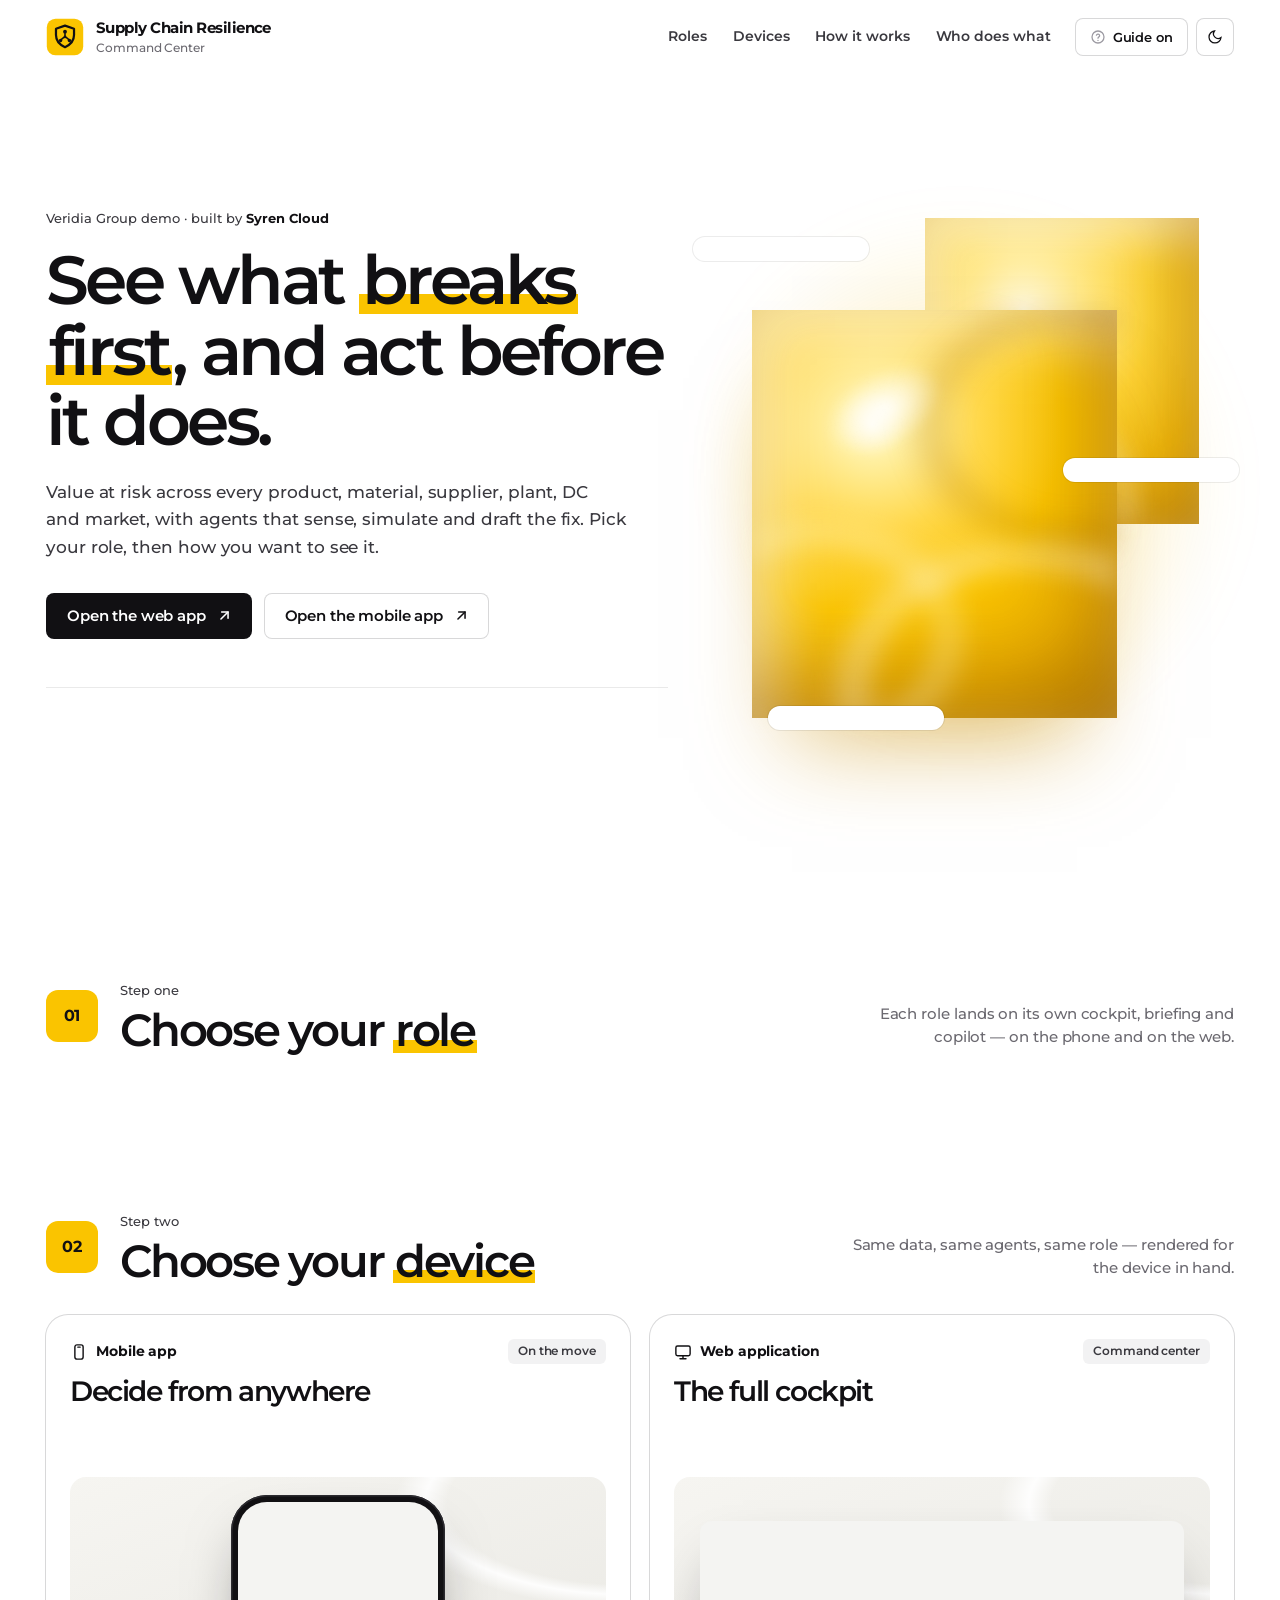
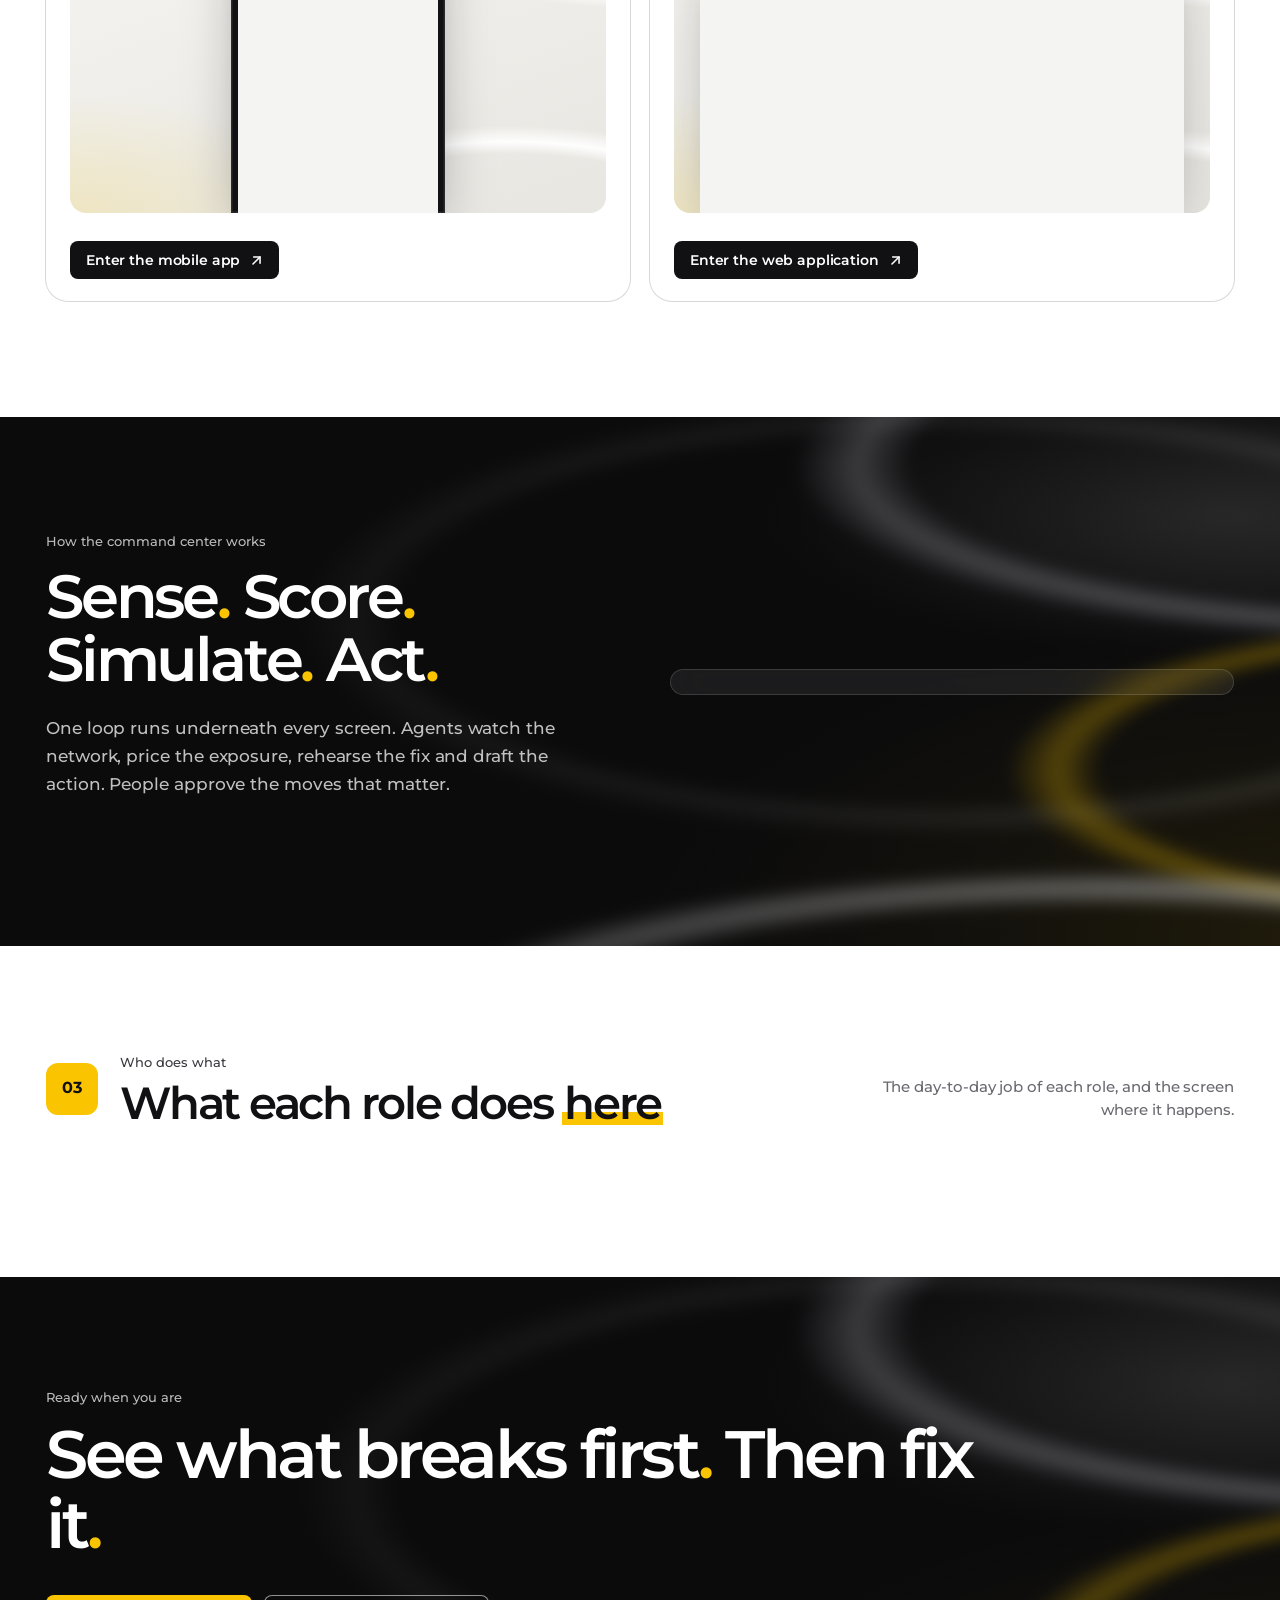
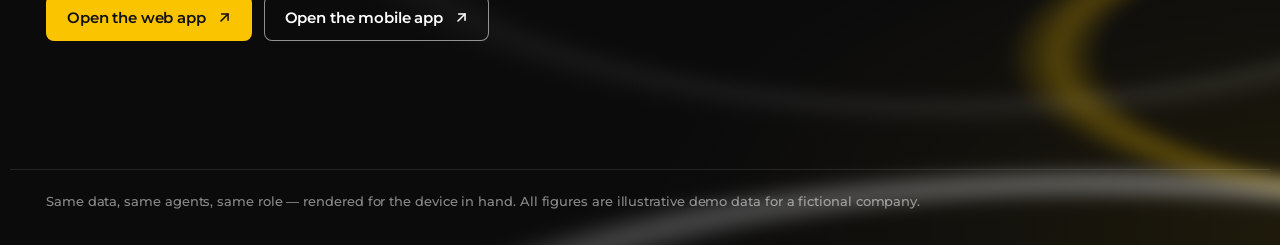
==== commit 99e4dfda: "Signal redesign: StatusNeo-inspired type, colour and motion - Montserrat throughout; ink + signal-ye" ====
--- a/index.html
+++ b/index.html
@@ -5,47 +5,40 @@
 <meta name="viewport" content="width=device-width, initial-scale=1.0" />
 <title>SCR — Supply Chain Resilience Command Center</title>
 <meta name="description" content="Supply Chain Resilience Command Center — choose your role, then the mobile app or the web application." />
-<meta name="theme-color" content="#f5f5f7" />
-<link rel="icon" href="data:image/svg+xml,%3Csvg xmlns='http://www.w3.org/2000/svg' viewBox='0 0 48 48'%3E%3Cdefs%3E%3ClinearGradient id='g' x1='0' y1='0' x2='0' y2='1'%3E%3Cstop offset='0' stop-color='%2340a9ff'/%3E%3Cstop offset='1' stop-color='%233b3fe0'/%3E%3C/linearGradient%3E%3C/defs%3E%3Cpath d='M24 2C41.5 2 46 6.5 46 24S41.5 46 24 46 2 41.5 2 24 6.5 2 24 2Z' fill='url(%23g)'/%3E%3Cpath d='M24 10.2 34.8 13.9v7.6c0 6.9-4.6 11.8-10.8 14.6-6.2-2.8-10.8-7.7-10.8-14.6v-7.6Z' fill='none' stroke='%23fff' stroke-width='2.6' stroke-linejoin='round'/%3E%3C/svg%3E" />
+<meta name="theme-color" content="#f4f4f2" />
+<link rel="icon" href="data:image/svg+xml,%3Csvg xmlns='http://www.w3.org/2000/svg' viewBox='0 0 48 48'%3E%3Crect x='1' y='1' width='46' height='46' rx='11' fill='%23fac400'/%3E%3Cpath d='M24 9.6 35.4 13.5v8c0 7.2-4.8 12.4-11.4 15.4-6.6-3-11.4-8.2-11.4-15.4v-8Z' fill='none' stroke='%23111013' stroke-width='3' stroke-linejoin='round'/%3E%3Ccircle cx='24' cy='17.3' r='2.6' fill='%23111013'/%3E%3Ccircle cx='18.4' cy='28.3' r='2.4' fill='%23111013'/%3E%3Ccircle cx='29.6' cy='28.3' r='2.4' fill='%23111013'/%3E%3C/svg%3E" />
+<link rel="preconnect" href="https://fonts.googleapis.com" />
+<link rel="preconnect" href="https://fonts.gstatic.com" crossorigin />
+<link rel="stylesheet" href="https://fonts.googleapis.com/css2?family=Montserrat:wght@400;500;600;700;800&display=swap" />
 <link rel="stylesheet" href="css/styles.css" />
 <link rel="stylesheet" href="css/guide.css" />
 <link rel="stylesheet" href="css/landing.css" />
 </head>
 <body data-theme="light" data-shell="landing">
-<div class="lz">
-  <header class="lz-top">
+
+<div class="lz-progress" aria-hidden="true"><i id="lzProgress"></i></div>
+<button type="button" class="lz-rail" id="lzTop" aria-label="Back to top"><span>Back to top</span><i></i></button>
+
+<header class="lz-top" id="lzTopBar">
+  <div class="lz-top-in">
     <a class="lz-brand" href="index.html">
-      <span class="lz-mark"><svg viewBox="0 0 48 48" xmlns="http://www.w3.org/2000/svg">
-          <defs>
-            <linearGradient id="lzTile" x1="0" y1="0" x2="0" y2="1">
-              <stop offset="0" stop-color="#40a9ff"/>
-              <stop offset=".55" stop-color="#0a7cff"/>
-              <stop offset="1" stop-color="#3b3fe0"/>
-            </linearGradient>
-            <linearGradient id="lzSheen" x1="0" y1="0" x2="0" y2="1">
-              <stop offset="0" stop-color="#ffffff" stop-opacity=".5"/>
-              <stop offset=".48" stop-color="#ffffff" stop-opacity="0"/>
-            </linearGradient>
-            <linearGradient id="lzGlyph" x1="0" y1="0" x2="0" y2="1">
-              <stop offset="0" stop-color="#ffffff"/>
-              <stop offset="1" stop-color="#d6e8ff"/>
-            </linearGradient>
-          </defs>
-          <!-- app-icon squircle -->
-          <path d="M24 2C41.5 2 46 6.5 46 24S41.5 46 24 46 2 41.5 2 24 6.5 2 24 2Z" fill="url(#lzTile)"/>
-          <path d="M24 2C41.5 2 46 6.5 46 24S41.5 46 24 46 2 41.5 2 24 6.5 2 24 2Z" fill="url(#lzSheen)"/>
-          <path d="M24 2.6C40.9 2.6 45.4 7.1 45.4 24S40.9 45.4 24 45.4 2.6 40.9 2.6 24 7.1 2.6 24 2.6Z" fill="none" stroke="#ffffff" stroke-opacity=".28" stroke-width="1"/>
-          <!-- resilience shield with a supply-chain hub inside -->
-          <path d="M24 10.2 34.8 13.9v7.6c0 6.9-4.6 11.8-10.8 14.6-6.2-2.8-10.8-7.7-10.8-14.6v-7.6Z" fill="none" stroke="url(#lzGlyph)" stroke-width="2.4" stroke-linejoin="round"/>
-          <path d="M24 19.6v3.6M22.6 24.6l-2.9 2.2M25.4 24.6l2.9 2.2" stroke="#ffffff" stroke-width="1.9" stroke-linecap="round"/>
-          <circle cx="24" cy="17.6" r="2.3" fill="#ffffff"/>
-          <circle cx="24" cy="23.9" r="1.7" fill="#ffffff"/>
-          <circle cx="18.6" cy="28.1" r="2.1" fill="#ffffff"/>
-          <circle cx="29.4" cy="28.1" r="2.1" fill="#ffffff"/>
+      <span class="lz-mark"><svg viewBox="0 0 48 48" xmlns="http://www.w3.org/2000/svg" aria-hidden="true">
+          <rect x="1" y="1" width="46" height="46" rx="11" fill="#fac400"/>
+          <path d="M24 9.6 35.4 13.5v8c0 7.2-4.8 12.4-11.4 15.4-6.6-3-11.4-8.2-11.4-15.4v-8Z" fill="none" stroke="#111013" stroke-width="2.8" stroke-linejoin="round"/>
+          <path d="M24 19.4v3.8M22.5 24.6l-3 2.3M25.5 24.6l3 2.3" stroke="#111013" stroke-width="2" stroke-linecap="round"/>
+          <circle cx="24" cy="17.3" r="2.4" fill="#111013"/>
+          <circle cx="24" cy="23.9" r="1.8" fill="#111013"/>
+          <circle cx="18.4" cy="28.3" r="2.2" fill="#111013"/>
+          <circle cx="29.6" cy="28.3" r="2.2" fill="#111013"/>
         </svg></span>
       <span><b>Supply Chain Resilience</b><small>Command Center</small></span>
     </a>
-    <span class="lz-by">Veridia Group demo · <b>Syren Cloud</b></span>
+    <nav class="lz-nav" aria-label="Sections">
+      <a href="#roles">Roles</a>
+      <a href="#devices">Devices</a>
+      <a href="#how">How it works</a>
+      <a href="#who">Who does what</a>
+    </nav>
     <div class="lz-tools">
       <button type="button" class="lz-btn" data-guide-toggle data-hint="lz-guide">
         <svg viewBox="0 0 24 24" fill="none" stroke="currentColor" stroke-width="1.9" stroke-linecap="round" stroke-linejoin="round"><circle cx="12" cy="12" r="9"/><path d="M9.6 9.3a2.5 2.5 0 0 1 4.86.83c0 1.66-2.46 2.2-2.46 3.6"/><path d="M12 16.9v.2"/></svg>
@@ -55,25 +48,53 @@
         <svg viewBox="0 0 24 24" fill="none" stroke="currentColor" stroke-width="1.9" stroke-linecap="round"><path d="M21 12.8A9 9 0 1 1 11.2 3 7 7 0 0 0 21 12.8Z"/></svg>
       </button>
     </div>
-  </header>
+  </div>
+</header>
 
-  <section class="lz-hero">
-    <span class="lz-eyebrow">One resilience command center</span>
-    <h1>See what breaks first — <span class="ai-text">and act before it does.</span></h1>
-    <p>Value at risk across every product, material, supplier, plant, DC and market, with agents that sense, simulate and draft the fix. Pick your role, then how you want to see it.</p>
-    <div class="lz-scale" id="lzStats" data-hint="lz-stats"></div>
+<main>
+  <!-- ======= Hero ======= -->
+  <section class="lz-hero lz-wrap">
+    <div class="lz-hero-copy">
+      <span class="kicker" data-rv>Veridia Group demo · built by <b>Syren Cloud</b></span>
+      <h1 data-rv>See what <span class="hl hl-fill" data-sweep>breaks first</span>, and act before it does.</h1>
+      <p data-rv>Value at risk across every product, material, supplier, plant, DC and market, with agents that sense, simulate and draft the fix. Pick your role, then how you want to see it.</p>
+      <div class="lz-ctas" data-rv>
+        <a class="neo-btn" id="lzGoWeb" href="web.html" data-hint="lz-go-web" data-hint-title="Open the web application" data-hint-body="Straight into the full command center, as the role selected below.">Open the web app <span class="go-ic"><svg viewBox="0 0 24 24" fill="none" stroke="currentColor" stroke-width="2.2" stroke-linecap="round" stroke-linejoin="round"><path d="M7 17 17 7"/><path d="M8 7h9v9"/></svg></span></a>
+        <a class="neo-btn ghost" id="lzGoMobile" href="mobile.html" data-hint="lz-go-mobile" data-hint-title="Open the mobile app" data-hint-body="The phone experience for the role selected below, with the hover guide beside the device.">Open the mobile app <span class="go-ic"><svg viewBox="0 0 24 24" fill="none" stroke="currentColor" stroke-width="2.2" stroke-linecap="round" stroke-linejoin="round"><path d="M7 17 17 7"/><path d="M8 7h9v9"/></svg></span></a>
+      </div>
+      <div class="lz-scale" id="lzStats" data-hint="lz-stats" data-rv></div>
+    </div>
+    <div class="lz-visual" id="lzVisual" aria-hidden="true">
+      <div class="lz-orb" id="lzOrb"><i class="o-glow"></i><i class="o-back"></i><i class="o-main"></i><i class="o-shine"></i></div>
+      <div class="lz-float f1" id="lzF1" data-rv></div>
+      <div class="lz-float f2" id="lzF2" data-rv></div>
+      <div class="lz-float f3" id="lzF3" data-rv></div>
+    </div>
   </section>
 
-  <section class="lz-step">
-    <div class="lz-step-head"><span class="lz-num">1</span><h2>Choose your role</h2></div>
+  <!-- ======= Live signals ======= -->
+  <div class="lz-band" id="lzTicker" data-hint="lz-ticker" data-hint-title="Live signals" data-hint-body="The open alert stack, worst first, as the agents see it right now. Hover to pause."></div>
+
+  <!-- ======= 1 · Role ======= -->
+  <section class="lz-step lz-wrap" id="roles">
+    <div class="lz-step-head" data-rv>
+      <span class="lz-num">01</span>
+      <div><span class="kicker">Step one</span><h2>Choose your <span class="hl" data-sweep>role</span></h2></div>
+      <p class="lz-step-note">Each role lands on its own cockpit, briefing and copilot — on the phone and on the web.</p>
+    </div>
     <div class="lz-roles" id="lzRoles" role="radiogroup" aria-label="Role" data-hint="lz-role"></div>
     <p class="lz-lens" id="lzLens"></p>
   </section>
 
-  <section class="lz-step">
-    <div class="lz-step-head"><span class="lz-num">2</span><h2>Choose your device</h2></div>
+  <!-- ======= 2 · Device ======= -->
+  <section class="lz-step lz-wrap" id="devices">
+    <div class="lz-step-head" data-rv>
+      <span class="lz-num">02</span>
+      <div><span class="kicker">Step two</span><h2>Choose your <span class="hl" data-sweep>device</span></h2></div>
+      <p class="lz-step-note">Same data, same agents, same role — rendered for the device in hand.</p>
+    </div>
     <div class="lz-picker">
-      <a class="lz-card" id="lzMobile" href="mobile.html" data-hint="lz-mobile">
+      <a class="lz-card" id="lzMobile" href="mobile.html" data-hint="lz-mobile" data-tilt="3" data-rv>
         <div class="lz-card-head">
           <span class="lz-tag"><svg viewBox="0 0 24 24" fill="none" stroke="currentColor" stroke-width="1.9" stroke-linecap="round" stroke-linejoin="round"><rect x="6.5" y="2.5" width="11" height="19" rx="2.8"/><path d="M10.5 5.5h3"/></svg>Mobile app</span>
           <span class="lz-pill">On the move</span>
@@ -82,9 +103,9 @@
         <p id="lzMobileText"></p>
         <div class="lz-stage lz-stage-m"><div class="mini-phone" id="lzPhone"></div></div>
         <div class="lz-feat" id="lzMobileFeat"></div>
-        <span class="lz-go">Enter the mobile app <svg viewBox="0 0 24 24" fill="none" stroke="currentColor" stroke-width="2.4" stroke-linecap="round" stroke-linejoin="round"><path d="M5 12h14"/><path d="m13 6 6 6-6 6"/></svg></span>
+        <span class="lz-go neo-btn sm">Enter the mobile app <span class="go-ic"><svg viewBox="0 0 24 24" fill="none" stroke="currentColor" stroke-width="2.2" stroke-linecap="round" stroke-linejoin="round"><path d="M7 17 17 7"/><path d="M8 7h9v9"/></svg></span></span>
       </a>
-      <a class="lz-card" id="lzWeb" href="web.html" data-hint="lz-web">
+      <a class="lz-card" id="lzWeb" href="web.html" data-hint="lz-web" data-tilt="3" data-rv>
         <div class="lz-card-head">
           <span class="lz-tag"><svg viewBox="0 0 24 24" fill="none" stroke="currentColor" stroke-width="1.9" stroke-linecap="round" stroke-linejoin="round"><rect x="2.5" y="4" width="19" height="13" rx="2.2"/><path d="M8 21h8M12 17v4"/></svg>Web application</span>
           <span class="lz-pill">Command center</span>
@@ -93,25 +114,55 @@
         <p id="lzWebText"></p>
         <div class="lz-stage lz-stage-w"><div class="mini-web" id="lzBrowser"></div></div>
         <div class="lz-feat" id="lzWebFeat"></div>
-        <span class="lz-go">Enter the web application <svg viewBox="0 0 24 24" fill="none" stroke="currentColor" stroke-width="2.4" stroke-linecap="round" stroke-linejoin="round"><path d="M5 12h14"/><path d="m13 6 6 6-6 6"/></svg></span>
+        <span class="lz-go neo-btn sm">Enter the web application <span class="go-ic"><svg viewBox="0 0 24 24" fill="none" stroke="currentColor" stroke-width="2.2" stroke-linecap="round" stroke-linejoin="round"><path d="M7 17 17 7"/><path d="M8 7h9v9"/></svg></span></span>
       </a>
     </div>
   </section>
 
-  <section class="lz-step">
-    <div class="lz-step-head"><h2>What each role does here</h2><small>The day-to-day job of each role, and where it happens</small></div>
+  <!-- ======= How it works (dark chrome) ======= -->
+  <section class="lz-dark" id="how">
+    <div class="chrome-field" aria-hidden="true"></div>
+    <div class="lz-dark-in lz-wrap">
+      <div class="lz-dark-copy" data-rv>
+        <span class="kicker">How the command center works</span>
+        <h2>Sense<span class="dot-y">.</span> Score<span class="dot-y">.</span> Simulate<span class="dot-y">.</span> Act<span class="dot-y">.</span></h2>
+        <p>One loop runs underneath every screen. Agents watch the network, price the exposure, rehearse the fix and draft the action. People approve the moves that matter.</p>
+        <div class="lz-dark-stats" id="lzLoopStats"></div>
+      </div>
+      <div class="lz-glass" data-rv data-hint="lz-loop" data-hint-title="The agentic loop" data-hint-body="The same six agents feed the web cockpits, the phone briefing and the copilot — each step below is something they do continuously.">
+        <ol class="lz-loop" id="lzLoop"></ol>
+      </div>
+    </div>
+  </section>
+
+  <!-- ======= 3 · Who does what ======= -->
+  <section class="lz-step lz-wrap" id="who">
+    <div class="lz-step-head" data-rv>
+      <span class="lz-num">03</span>
+      <div><span class="kicker">Who does what</span><h2>What each role does <span class="hl" data-sweep>here</span></h2></div>
+      <p class="lz-step-note">The day-to-day job of each role, and the screen where it happens.</p>
+    </div>
     <div class="lz-role-map" id="lzRoleMap" data-hint="lz-roles"></div>
   </section>
+</main>
 
-  <footer class="lz-foot">
-    <div class="lz-pillars">
-      <span>Sense</span><span>Quantify</span><span>Simulate</span><span>Mitigate</span><span>Govern</span>
+<!-- ======= Closing band ======= -->
+<footer class="lz-end">
+  <div class="chrome-field" aria-hidden="true"></div>
+  <div class="lz-end-in lz-wrap" data-rv>
+    <span class="kicker">Ready when you are</span>
+    <h2>See what breaks first<span class="dot-y">.</span> Then fix it<span class="dot-y">.</span></h2>
+    <div class="lz-end-btns">
+      <a class="neo-btn yellow" id="lzEndWeb" href="web.html">Open the web app <span class="go-ic"><svg viewBox="0 0 24 24" fill="none" stroke="currentColor" stroke-width="2.2" stroke-linecap="round" stroke-linejoin="round"><path d="M7 17 17 7"/><path d="M8 7h9v9"/></svg></span></a>
+      <a class="neo-btn on-dark" id="lzEndMobile" href="mobile.html">Open the mobile app <span class="go-ic"><svg viewBox="0 0 24 24" fill="none" stroke="currentColor" stroke-width="2.2" stroke-linecap="round" stroke-linejoin="round"><path d="M7 17 17 7"/><path d="M8 7h9v9"/></svg></span></a>
     </div>
-    <p>Same data, same agents, same role — rendered for the device in hand. All figures are illustrative demo data for a fictional company.</p>
-  </footer>
-</div>
+  </div>
+  <div class="lz-words" id="lzWords" aria-hidden="true"></div>
+  <p class="lz-fine lz-wrap">Same data, same agents, same role — rendered for the device in hand. All figures are illustrative demo data for a fictional company.</p>
+</footer>
 
 <script src="js/theme.js"></script>
+<script src="js/motion.js"></script>
 <script src="js/personas.js"></script>
 <script src="js/data.js"></script>
 <script src="js/components.js"></script>
--- a/css/styles.css
+++ b/css/styles.css
@@ -1,19 +1,20 @@
 /* ============================================================
    SCR — Supply Chain Resilience Command Center · Design System
-   Apple-inspired: SF Pro type, system colours, Liquid Glass
-   chrome over an ambient light field, continuous (squircle)
-   corners, grouped surfaces, spring motion.
-
-   Two materials, used with intent:
-   · Glass — only chrome that floats over content blurs what is
-     behind it: sidebar, toolbar controls, drawer, copilot,
-     popovers, toasts. Cards stay opaque so charts stay legible.
-   · Intelligence — the iridescent gradient (blue → violet →
-     pink → orange) marks anything written or computed by the
-     agentic layer, and nothing else.
-
-   Categorical chart palette (fixed order, Apple system hues):
-   teal → purple → orange → blue → pink → green → indigo → brown
+   "Signal" — editorial ink on paper with one loud colour.
+
+   · Type — Montserrat, semibold display with tight tracking,
+     medium body. Numbers are tabular.
+   · Colour — ink (#111013) leads, signal yellow (#fac400)
+     answers: it marks what matters (highlighter under key
+     phrases, the active item, focus, the agentic layer).
+   · Surfaces — paper canvas, white cards on hairlines, dark
+     "chrome" panels for the moments that set the scene.
+   · Motion — things arrive as you reach them (reveal, count-up,
+     highlighter sweep); controls answer with a yellow wipe and
+     a ↗ that slips out and back; marquees carry live signals.
+
+   Categorical chart palette (fixed order):
+   ink → yellow → coral → slate → teal → violet → blue → sand
    ============================================================ */
 
 * { margin: 0; padding: 0; box-sizing: border-box; }
@@ -24,181 +25,223 @@
   color-scheme: light;
 
   /* ---- Canvas & surfaces (light) ---- */
-  --page: #f5f5f7;
+  --page: #f4f4f2;
   --surface: #ffffff;
-  --surface-2: #f6f6f8;
-  --surface-3: #ececf0;
-  --border: rgba(0, 0, 0, 0.07);
-  --border-strong: rgba(0, 0, 0, 0.12);
-  --separator: rgba(60, 60, 67, 0.12);
-  --fill: rgba(118, 118, 128, 0.14);
-  --fill-2: rgba(118, 118, 128, 0.09);
-  --fill-3: rgba(118, 118, 128, 0.055);
-  --shadow: 0 0 0 0.5px rgba(0, 0, 0, 0.03), 0 1px 2px rgba(0, 0, 0, 0.03), 0 6px 20px rgba(0, 0, 0, 0.04);
-  --shadow-hover: 0 0 0 0.5px rgba(0, 0, 0, 0.04), 0 2px 4px rgba(0, 0, 0, 0.04), 0 16px 40px rgba(0, 0, 0, 0.10);
-  --shadow-lg: 0 0 0 0.5px rgba(0, 0, 0, 0.08), 0 12px 32px rgba(0, 0, 0, 0.12), 0 32px 80px rgba(0, 0, 0, 0.12);
+  --surface-2: #f8f8f6;
+  --surface-3: #ececea;
+  --border: rgba(17, 16, 19, 0.08);
+  --border-strong: rgba(17, 16, 19, 0.16);
+  --separator: rgba(17, 16, 19, 0.085);
+  --fill: rgba(136, 135, 140, 0.17);
+  --fill-2: rgba(136, 135, 140, 0.105);
+  --fill-3: rgba(136, 135, 140, 0.06);
+  --shadow: 0 0 0 1px rgba(17, 16, 19, 0.06), 0 1px 2px rgba(17, 16, 19, 0.04);
+  --shadow-hover: 0 0 0 1px rgba(17, 16, 19, 0.09), 0 22px 44px -18px rgba(17, 16, 19, 0.24);
+  --shadow-lg: 0 0 0 1px rgba(17, 16, 19, 0.07), 0 28px 64px -18px rgba(17, 16, 19, 0.30);
 
   /* ---- Ink ---- */
-  --ink: #1d1d1f;
-  --ink-2: #424245;
-  --ink-3: #6e6e73;
-  --ink-4: #8e8e93;
-  --grid: rgba(0, 0, 0, 0.06);
-  --axis: rgba(0, 0, 0, 0.14);
-
-  /* ---- Accent (Apple blue — interaction only) ---- */
-  --accent: #0071e3;
-  --accent-strong: #0066cc;
-  --accent-deep: #004f9e;
-  --accent-soft: rgba(0, 113, 227, 0.10);
-  --accent-ink: #ffffff;
-
-  /* ---- Glass (Liquid Glass chrome) ---- */
-  --glass: rgba(255, 255, 255, 0.66);
-  --glass-strong: rgba(255, 255, 255, 0.84);
-  --glass-thin: rgba(255, 255, 255, 0.48);
-  --glass-edge: rgba(255, 255, 255, 0.72);
-  --glass-hair: rgba(0, 0, 0, 0.07);
-  --glass-filter: blur(26px) saturate(185%);
-  --glass-shadow: inset 0 1px 0 rgba(255, 255, 255, 0.75), 0 0 0 0.5px rgba(0, 0, 0, 0.07), 0 8px 28px rgba(0, 0, 0, 0.07);
-
-  /* ---- App chrome ---- */
-  --bar-bg: transparent;
-  --bar-ink: #1d1d1f;
-  --bar-muted: #6e6e73;
-  --bar-border: rgba(0, 0, 0, 0.07);
-  --bar-hover: rgba(118, 118, 128, 0.12);
-  --bar-field-bg: var(--glass);
-  --bar-field-border: var(--glass-edge);
-
-  /* ---- Table header (grouped, not a slab) ---- */
-  --thead-bg: rgba(118, 118, 128, 0.075);
-  --thead-ink: #424245;
-
-  /* ---- Status / severity (Apple system colours) ---- */
-  --status-good: #34c759;
-  --status-warning: #ff9f0a;
-  --status-serious: #ff6b22;
-  --status-critical: #ff3b30;
-  --status-good-soft: rgba(52, 199, 89, 0.14);
-  --status-warning-soft: rgba(255, 159, 10, 0.16);
-  --status-serious-soft: rgba(255, 107, 34, 0.14);
-  --status-critical-soft: rgba(255, 59, 48, 0.12);
-  /* text-safe variants for small type on light surfaces */
-  --good-text: #248a3d;
-  --warn-text: #a35200;
-  --serious-text: #c93400;
-  --crit-text: #d70015;
+  --ink: #111013;
+  --ink-2: #3a393f;
+  --ink-3: #6b6970;
+  --ink-4: #9c9aa2;
+  --grid: rgba(17, 16, 19, 0.06);
+  --axis: rgba(17, 16, 19, 0.16);
+
+  /* ---- Signal yellow (the one loud colour) ---- */
+  --brand: #fac400;
+  --brand-deep: #e3ad00;
+  --brand-soft: rgba(250, 196, 0, 0.18);
+  --brand-wash: rgba(250, 196, 0, 0.09);
+  --brand-text: #8a6500;          /* yellow-family text that passes on white */
+  --on-brand: #111013;
+
+  /* ---- Interaction: ink leads, yellow answers ---- */
+  --accent: #111013;               /* selected fills (chips, tabs, hits) */
+  --accent-strong: #111013;        /* link / emphasis text */
+  --accent-deep: #000000;
+  --accent-soft: rgba(250, 196, 0, 0.18);
+  --accent-ink: #ffffff;           /* text on --accent */
+  --cta-bg: #111013;               /* primary buttons */
+  --cta-ink: #ffffff;
+  --cta-wipe: #fac400;             /* the hover wipe */
+  --cta-wipe-ink: #111013;
+  --range: #111013;
+
+  /* ---- Floating chrome ---- */
+  --glass: rgba(255, 255, 255, 0.82);
+  --glass-strong: rgba(255, 255, 255, 0.94);
+  --glass-thin: rgba(255, 255, 255, 0.6);
+  --glass-edge: rgba(17, 16, 19, 0.08);
+  --glass-hair: rgba(17, 16, 19, 0.07);
+  --glass-filter: blur(18px) saturate(150%);
+  --glass-shadow: 0 0 0 1px rgba(17, 16, 19, 0.07), 0 10px 30px -12px rgba(17, 16, 19, 0.22);
+
+  /* ---- Sidebar (an ink rail in both themes) ---- */
+  --side-bg: #111013;
+  --side-ink: #f4f3f0;
+  --side-muted: rgba(244, 243, 240, 0.56);
+  --side-faint: rgba(244, 243, 240, 0.36);
+  --side-hover: rgba(255, 255, 255, 0.06);
+  --side-active: rgba(255, 255, 255, 0.09);
+  --side-line: rgba(255, 255, 255, 0.08);
+
+  /* ---- App bar ---- */
+  --bar-bg: rgba(244, 244, 242, 0.84);
+  --bar-ink: #111013;
+  --bar-muted: #6b6970;
+  --bar-border: rgba(17, 16, 19, 0.08);
+  --bar-hover: rgba(136, 135, 140, 0.14);
+  --bar-field-bg: #ffffff;
+  --bar-field-border: rgba(17, 16, 19, 0.14);
+
+  /* ---- Signature table header ---- */
+  --thead-bg: #111013;
+  --thead-ink: #ffffff;
+
+  /* ---- Status / severity (warm ramp, kept apart from the brand yellow) ---- */
+  --status-good: #1f9d5c;
+  --status-warning: #f29e1f;
+  --status-serious: #f2622e;
+  --status-critical: #e0302b;
+  --status-good-soft: rgba(31, 157, 92, 0.13);
+  --status-warning-soft: rgba(242, 158, 31, 0.16);
+  --status-serious-soft: rgba(242, 98, 46, 0.13);
+  --status-critical-soft: rgba(224, 48, 43, 0.11);
+  --good-text: #187a47;
+  --warn-text: #9a5800;
+  --serious-text: #b13c0b;
+  --crit-text: #c0221b;
 
   /* ---- Categorical series (fixed order) ---- */
-  --series-1: #30b0c7;  /* teal   */
-  --series-2: #af52de;  /* purple */
-  --series-3: #ff9f0a;  /* orange */
-  --series-4: #007aff;  /* blue   */
-  --series-5: #ff2d55;  /* pink   */
-  --series-6: #34c759;  /* green  */
-  --series-7: #5856d6;  /* indigo */
-  --series-8: #a2845e;  /* brown  */
-
-  /* ---- Intelligence (Apple-Intelligence-style iridescence) ---- */
-  --ai-c1: #0894ff;
-  --ai-c2: #c959dd;
-  --ai-c3: #ff2e54;
-  --ai-c4: #ff9004;
-  --ai-grad: linear-gradient(90deg, #0894ff, #c959dd 34%, #ff2e54 68%, #ff9004);
-  --ai-conic: conic-gradient(from var(--ai-angle), #0894ff, #c959dd, #ff2e54, #ff9004, #ffc53d, #0894ff);
-  --ai-wash: linear-gradient(120deg, rgba(8, 148, 255, 0.10), rgba(201, 89, 221, 0.09) 45%, rgba(255, 46, 84, 0.07) 75%, rgba(255, 144, 4, 0.08));
+  --series-1: #111013;  /* ink    */
+  --series-2: #fac400;  /* yellow */
+  --series-3: #ff6b3d;  /* coral  */
+  --series-4: #8a8791;  /* slate  */
+  --series-5: #23a094;  /* teal   */
+  --series-6: #7c5ce0;  /* violet */
+  --series-7: #3478f6;  /* blue   */
+  --series-8: #c4b185;  /* sand   */
+
+  /* ---- Intelligence (the agentic layer wears the signal) ---- */
+  --ai-c1: #fac400;
+  --ai-c2: #ffe27a;
+  --ai-c3: #ff9f1a;
+  --ai-c4: #fff4c2;
+  --ai-grad: linear-gradient(90deg, #fac400, #ffd84a 50%, #f5a400);
+  --ai-conic: conic-gradient(from var(--ai-angle), rgba(250, 196, 0, 0) 0deg, rgba(250, 196, 0, 0) 210deg, #fac400 312deg, #fff1b0 336deg, rgba(250, 196, 0, 0) 360deg);
+  --ai-wash: linear-gradient(115deg, rgba(250, 196, 0, 0.15), rgba(250, 196, 0, 0.06) 55%, rgba(250, 196, 0, 0.03));
   --ai-glow-opacity: 0.32;
+  --orb-bg: #111013;
+  --orb-ink: #fac400;
 
   /* ---- Shape & type ---- */
-  --radius: 20px;
-  --radius-lg: 24px;
-  --radius-sm: 14px;
-  --radius-xs: 10px;
-  --font: -apple-system, BlinkMacSystemFont, "SF Pro Text", "SF Pro Display", "Helvetica Neue", "Inter", system-ui, sans-serif;
-  --font-display: -apple-system, BlinkMacSystemFont, "SF Pro Display", "Helvetica Neue", "Inter", system-ui, sans-serif;
-  --font-rounded: ui-rounded, "SF Pro Rounded", -apple-system, BlinkMacSystemFont, "SF Pro Display", system-ui, sans-serif;
-  --font-mono: ui-monospace, "SF Mono", Menlo, monospace;
+  --radius: 16px;
+  --radius-lg: 22px;
+  --radius-sm: 12px;
+  --radius-xs: 8px;
+  --font: "Montserrat", "Avenir Next", "Segoe UI", system-ui, -apple-system, sans-serif;
+  --font-display: "Montserrat", "Avenir Next", "Segoe UI", system-ui, -apple-system, sans-serif;
+  --font-rounded: "Montserrat", "Avenir Next", "Segoe UI", system-ui, -apple-system, sans-serif;
+  --font-mono: ui-monospace, "SF Mono", Menlo, Consolas, monospace;
 
   /* ---- Motion ---- */
-  --ease: cubic-bezier(.32, .72, 0, 1);          /* iOS sheet curve */
-  --ease-out: cubic-bezier(.2, .8, .2, 1);
-  --spring: linear(0, 0.009, 0.035 2.1%, 0.141 4.4%, 0.723 12.9%, 0.938 16.7%, 1.017 19.4%, 1.061, 1.084 24.8%, 1.088 27.5%, 1.077 30.4%, 1.013 41.4%, 0.996 46.3%, 0.99 52.2%, 1 70%, 1);
-
-  --appbar-h: 58px;
-  --side-w: 248px;
+  --ease: cubic-bezier(.645, .045, .355, 1);      /* in-out cubic — the house curve */
+  --ease-out: cubic-bezier(.22, .8, .24, 1);
+  --ease-hl: cubic-bezier(.25, .1, .25, 1);        /* highlighter sweep */
+  --ease-rv: cubic-bezier(.16, .84, .3, 1);        /* arrivals */
+  --spring: cubic-bezier(.34, 1.36, .64, 1);
+
+  --appbar-h: 60px;
+  --side-w: 256px;
   --content-w: 1560px;
 }
 
 [data-theme="dark"] {
   color-scheme: dark;
 
-  --page: #000000;
-  --surface: #1c1c1e;
-  --surface-2: #242427;
-  --surface-3: #2c2c2e;
+  --page: #0a0a0b;
+  --surface: #151417;
+  --surface-2: #1b1a1e;
+  --surface-3: #242328;
   --border: rgba(255, 255, 255, 0.08);
-  --border-strong: rgba(255, 255, 255, 0.15);
-  --separator: rgba(84, 84, 88, 0.55);
-  --fill: rgba(118, 118, 128, 0.30);
-  --fill-2: rgba(118, 118, 128, 0.22);
-  --fill-3: rgba(118, 118, 128, 0.14);
-  --shadow: 0 0 0 0.5px rgba(255, 255, 255, 0.06);
-  --shadow-hover: 0 0 0 0.5px rgba(255, 255, 255, 0.10), 0 18px 44px rgba(0, 0, 0, 0.6);
-  --shadow-lg: 0 0 0 0.5px rgba(255, 255, 255, 0.10), 0 24px 70px rgba(0, 0, 0, 0.7);
-
-  --ink: #f5f5f7;
-  --ink-2: #d1d1d6;
-  --ink-3: #98989d;
-  --ink-4: #6e6e73;
+  --border-strong: rgba(255, 255, 255, 0.16);
+  --separator: rgba(255, 255, 255, 0.085);
+  --fill: rgba(160, 158, 170, 0.26);
+  --fill-2: rgba(160, 158, 170, 0.16);
+  --fill-3: rgba(160, 158, 170, 0.09);
+  --shadow: 0 0 0 1px rgba(255, 255, 255, 0.065);
+  --shadow-hover: 0 0 0 1px rgba(255, 255, 255, 0.12), 0 24px 50px -16px rgba(0, 0, 0, 0.75);
+  --shadow-lg: 0 0 0 1px rgba(255, 255, 255, 0.10), 0 30px 70px -16px rgba(0, 0, 0, 0.85);
+
+  --ink: #f4f3f0;
+  --ink-2: #d3d1d7;
+  --ink-3: #9b99a2;
+  --ink-4: #6d6b74;
   --grid: rgba(255, 255, 255, 0.07);
-  --axis: rgba(255, 255, 255, 0.16);
-
-  --accent: #0a84ff;
-  --accent-strong: #409cff;
-  --accent-deep: #7ab8ff;
-  --accent-soft: rgba(10, 132, 255, 0.20);
-  --accent-ink: #ffffff;
-
-  --glass: rgba(30, 30, 32, 0.58);
-  --glass-strong: rgba(30, 30, 32, 0.80);
-  --glass-thin: rgba(44, 44, 46, 0.42);
-  --glass-edge: rgba(255, 255, 255, 0.10);
+  --axis: rgba(255, 255, 255, 0.18);
+
+  --brand-soft: rgba(250, 196, 0, 0.17);
+  --brand-wash: rgba(250, 196, 0, 0.08);
+  --brand-text: #fac400;
+
+  --accent: #fac400;
+  --accent-strong: #fac400;
+  --accent-deep: #ffd84a;
+  --accent-soft: rgba(250, 196, 0, 0.15);
+  --accent-ink: #111013;
+  --cta-bg: #fac400;
+  --cta-ink: #111013;
+  --cta-wipe: #ffffff;
+  --cta-wipe-ink: #111013;
+  --range: #fac400;
+
+  --glass: rgba(21, 20, 23, 0.82);
+  --glass-strong: rgba(24, 23, 27, 0.95);
+  --glass-thin: rgba(36, 35, 40, 0.6);
+  --glass-edge: rgba(255, 255, 255, 0.09);
   --glass-hair: rgba(255, 255, 255, 0.08);
-  --glass-shadow: inset 0 1px 0 rgba(255, 255, 255, 0.08), 0 0 0 0.5px rgba(0, 0, 0, 0.6), 0 10px 30px rgba(0, 0, 0, 0.45);
-
-  --bar-ink: #f5f5f7;
-  --bar-muted: #98989d;
+  --glass-shadow: 0 0 0 1px rgba(255, 255, 255, 0.08), 0 14px 36px -12px rgba(0, 0, 0, 0.7);
+
+  --side-bg: #111013;
+  --side-line: rgba(255, 255, 255, 0.07);
+
+  --bar-bg: rgba(10, 10, 11, 0.82);
+  --bar-ink: #f4f3f0;
+  --bar-muted: #9b99a2;
   --bar-border: rgba(255, 255, 255, 0.08);
-  --bar-hover: rgba(118, 118, 128, 0.24);
-
-  --thead-bg: rgba(118, 118, 128, 0.16);
-  --thead-ink: #d1d1d6;
-
-  --status-good: #30d158;
-  --status-warning: #ffb340;
-  --status-serious: #ff8a3d;
-  --status-critical: #ff453a;
-  --status-good-soft: rgba(48, 209, 88, 0.17);
-  --status-warning-soft: rgba(255, 179, 64, 0.17);
-  --status-serious-soft: rgba(255, 138, 61, 0.17);
-  --status-critical-soft: rgba(255, 69, 58, 0.18);
-  --good-text: #30d158;
-  --warn-text: #ffb340;
-  --serious-text: #ff8a3d;
-  --crit-text: #ff6961;
-
-  --series-1: #40c8e0;
-  --series-2: #bf5af2;
-  --series-3: #ff9f0a;
-  --series-4: #0a84ff;
-  --series-5: #ff375f;
-  --series-6: #30d158;
-  --series-7: #5e5ce6;
-  --series-8: #ac8e68;
-
-  --ai-wash: linear-gradient(120deg, rgba(8, 148, 255, 0.16), rgba(201, 89, 221, 0.14) 45%, rgba(255, 46, 84, 0.10) 75%, rgba(255, 144, 4, 0.10));
-  --ai-glow-opacity: 0.5;
+  --bar-hover: rgba(160, 158, 170, 0.2);
+  --bar-field-bg: #151417;
+  --bar-field-border: rgba(255, 255, 255, 0.14);
+
+  --thead-bg: #26252a;
+  --thead-ink: #f4f3f0;
+
+  --status-good: #3cc47a;
+  --status-warning: #ffb347;
+  --status-serious: #ff7a45;
+  --status-critical: #ff5a4e;
+  --status-good-soft: rgba(60, 196, 122, 0.16);
+  --status-warning-soft: rgba(255, 179, 71, 0.16);
+  --status-serious-soft: rgba(255, 122, 69, 0.16);
+  --status-critical-soft: rgba(255, 90, 78, 0.17);
+  --good-text: #4fd08a;
+  --warn-text: #ffbe5c;
+  --serious-text: #ff8b5c;
+  --crit-text: #ff7369;
+
+  --series-1: #f2f1ee;
+  --series-2: #fac400;
+  --series-3: #ff7a50;
+  --series-4: #9e9ba7;
+  --series-5: #34bfaf;
+  --series-6: #9a80f5;
+  --series-7: #4c8dff;
+  --series-8: #b8a57c;
+
+  --ai-wash: linear-gradient(115deg, rgba(250, 196, 0, 0.14), rgba(250, 196, 0, 0.05) 55%, rgba(250, 196, 0, 0.02));
+  --ai-glow-opacity: 0.45;
+  --orb-bg: #fac400;
+  --orb-ink: #111013;
 }
 
 html, body { height: 100%; }
@@ -206,155 +249,263 @@
   font-family: var(--font);
   background: var(--page);
   color: var(--ink);
-  font-size: 16px;
-  line-height: 1.5;
-  letter-spacing: -0.011em;
+  font-size: 15px;
+  font-weight: 500;
+  line-height: 1.55;
+  letter-spacing: -0.005em;
   -webkit-font-smoothing: antialiased;
   -moz-osx-font-smoothing: grayscale;
   text-rendering: optimizeLegibility;
+  font-feature-settings: "lnum" 1;
   overflow: hidden;
 }
 svg { display: block; }
-button { font-family: inherit; cursor: pointer; letter-spacing: inherit; }
+button { font-family: inherit; cursor: pointer; letter-spacing: inherit; font-weight: inherit; }
 input, select, textarea { font-family: inherit; letter-spacing: inherit; }
-::selection { background: color-mix(in srgb, var(--accent) 24%, transparent); }
-:focus-visible { outline: 3px solid color-mix(in srgb, var(--accent) 45%, transparent); outline-offset: 2px; }
-
-/* Ambient light field — gives the glass something to refract. */
-.shell {
-  display: flex;
-  height: 100vh;
-  position: relative;
+::selection { background: var(--brand); color: #111013; }
+:focus-visible { outline: 2px solid var(--ink); outline-offset: 2px; box-shadow: 0 0 0 6px rgba(250, 196, 0, 0.45); }
+[data-theme="dark"] :focus-visible { outline-color: var(--brand); box-shadow: 0 0 0 6px rgba(250, 196, 0, 0.22); }
+
+/* ============================================================
+   Signal primitives — shared by the chooser, web and mobile
+   ============================================================ */
+
+/* Highlighter: a yellow bar under the phrase that matters. It sweeps in
+   when it arrives (.hl-sweep → .in), and floods the word on hover. */
+.hl, .ai-text {
+  background-image: linear-gradient(var(--hl, var(--brand)), var(--hl, var(--brand)));
+  background-repeat: no-repeat;
+  background-position: 0 90%;
+  background-size: 100% 0.3em;
+  -webkit-box-decoration-break: clone; box-decoration-break: clone;
+  transition: background-size .6s var(--ease-hl);
+  padding: 0 .04em;
+}
+.hl.hl-sweep:not(.in), .ai-text.hl-sweep:not(.in) { background-size: 0% 0.3em; }
+.hl.hl-fill:hover { background-size: 100% 100%; transition-duration: .35s; }
+.dot-y { color: var(--brand); }
+
+/* Kicker: the small line above a heading */
+.kicker { display: inline-block; font-size: 13px; font-weight: 500; color: var(--ink-2); letter-spacing: 0; }
+
+/* Primary call to action — ink with a yellow wipe and a ↗ that slips out and back */
+.neo-btn {
+  display: inline-flex; align-items: center; justify-content: center; gap: 10px;
+  height: 46px; padding: 0 18px 0 20px;
+  border-radius: 8px; border: 1.5px solid transparent;
+  background-color: var(--cta-bg); color: var(--cta-ink);
+  background-image: linear-gradient(var(--cta-wipe), var(--cta-wipe));
+  background-repeat: no-repeat; background-position: 0 0; background-size: 0% 100%;
+  font-size: 15px; font-weight: 600; letter-spacing: -0.01em; text-decoration: none; white-space: nowrap;
+  transition: background-size .5s var(--ease), color .35s var(--ease), border-color .35s var(--ease), transform .2s var(--ease-out);
+}
+.neo-btn:hover { background-size: 100% 100%; color: var(--cta-wipe-ink); }
+.neo-btn:active { transform: scale(.98); }
+.neo-btn.ghost { background-color: transparent; color: var(--ink); border-color: var(--border-strong); }
+.neo-btn.ghost:hover { color: #111013; border-color: var(--brand); background-image: linear-gradient(var(--brand), var(--brand)); }
+.neo-btn.on-dark { background-color: transparent; color: #fff; border-color: rgba(255, 255, 255, 0.55); background-image: linear-gradient(var(--brand), var(--brand)); }
+.neo-btn.on-dark:hover { color: #111013; border-color: var(--brand); }
+.neo-btn.yellow { background-color: var(--brand); color: #111013; background-image: linear-gradient(#fff, #fff); }
+.neo-btn.sm { height: 38px; padding: 0 13px 0 15px; font-size: 13.5px; gap: 8px; }
+.go-ic { width: 17px; height: 17px; flex-shrink: 0; overflow: hidden; display: inline-grid; place-items: center; }
+.go-ic svg { width: 17px; height: 17px; }
+.neo-btn:hover .go-ic svg, .btn:hover .go-ic svg, a:hover > .go-ic svg, button:hover > .go-ic svg { animation: goSlip .5s var(--ease-out); }
+@keyframes goSlip {
+  0% { transform: none; }
+  32% { transform: translate(110%, -110%); opacity: 0; }
+  33% { transform: translate(-110%, 110%); opacity: 0; }
+  100% { transform: none; opacity: 1; }
+}
+
+/* Marquee: live signals that never stop moving (pause on hover) */
+.ticker {
+  --dur: 48s;
+  position: relative; overflow: hidden;
+  background: #111013; color: #f4f3f0;
+  -webkit-mask-image: linear-gradient(90deg, transparent, #000 5%, #000 95%, transparent);
+  mask-image: linear-gradient(90deg, transparent, #000 5%, #000 95%, transparent);
+}
+[data-theme="dark"] .ticker { background: #18171b; box-shadow: inset 0 0 0 1px rgba(255, 255, 255, 0.06); }
+.ticker-track { display: flex; width: max-content; animation: tickerMove var(--dur) linear infinite; }
+.ticker:hover .ticker-track { animation-play-state: paused; }
+.ticker-seq { display: flex; align-items: center; flex-shrink: 0; }
+.tk-item {
+  display: inline-flex; align-items: center; gap: 9px;
+  padding: 0 20px; height: 44px; white-space: nowrap;
+  font-size: 14px; font-weight: 600; letter-spacing: -0.01em;
+  background: none; border: none; color: inherit; cursor: pointer;
+}
+.tk-item:hover { color: var(--brand); }
+.tk-item b { font-weight: 700; color: var(--brand); font-variant-numeric: tabular-nums; }
+.tk-item small { font-size: 12.5px; font-weight: 500; color: rgba(244, 243, 240, 0.58); }
+.tk-sev { width: 8px; height: 8px; border-radius: 50%; flex-shrink: 0; }
+.tk-sep { width: 12px; height: 12px; color: var(--brand); flex-shrink: 0; }
+.tk-label {
+  position: absolute; left: 0; top: 0; bottom: 0; z-index: 2;
+  display: inline-flex; align-items: center; gap: 9px; padding: 0 16px;
+  background: #111013; box-shadow: 18px 0 18px -4px #111013, inset -1px 0 0 rgba(250, 196, 0, 0.35);
+  font-size: 11.5px; font-weight: 700; letter-spacing: .08em; text-transform: uppercase; color: var(--brand);
+}
+[data-theme="dark"] .tk-label { background: #18171b; box-shadow: 18px 0 18px -4px #18171b, inset -1px 0 0 rgba(250, 196, 0, 0.35); }
+.ticker.has-label { -webkit-mask-image: linear-gradient(90deg, #000, #000 95%, transparent); mask-image: linear-gradient(90deg, #000, #000 95%, transparent); }
+
+@keyframes tickerMove { to { transform: translate3d(-50%, 0, 0); } }
+
+/* Arrivals: blocks rise into place as they reach the viewport (JS adds .rv) */
+.rv { opacity: 0; }
+.rv.rv-in { animation: rvIn .85s var(--ease-rv) var(--rv-d, 0s) both; }
+@keyframes rvIn { from { opacity: 0; transform: translate3d(0, 26px, 0); } to { opacity: 1; transform: none; } }
+
+/* The pointer companion: a dot that sticks and a ring that follows */
+.cur { position: fixed; left: 0; top: 0; z-index: 10000; pointer-events: none; border-radius: 50%; opacity: 0; will-change: transform; }
+.cur.on { opacity: 1; }
+.cur-dot { width: 8px; height: 8px; margin: -4px 0 0 -4px; background: var(--brand); transition: opacity .2s, width .25s var(--ease), height .25s var(--ease), margin .25s var(--ease); }
+.cur-ring {
+  width: 34px; height: 34px; margin: -17px 0 0 -17px;
+  border: 1.5px solid color-mix(in srgb, var(--brand) 80%, transparent);
+  transition: opacity .2s, width .35s var(--ease), height .35s var(--ease), margin .35s var(--ease), background-color .3s, border-color .3s;
+}
+.cur-ring.is-link { width: 58px; height: 58px; margin: -29px 0 0 -29px; background-color: rgba(250, 196, 0, 0.16); border-color: rgba(250, 196, 0, 0.0); }
+.cur-dot.is-link { width: 5px; height: 5px; margin: -2.5px 0 0 -2.5px; opacity: .7; }
+.cur-ring.is-chart { width: 14px; height: 14px; margin: -7px 0 0 -7px; border-color: rgba(250, 196, 0, 0.7); }
+.cur-dot.is-chart { opacity: 0; }
+.cur.is-text, .cur.is-off { opacity: 0 !important; }
+.cur-ring.is-touch {
+  width: 42px; height: 42px; margin: -21px 0 0 -21px;
+  background-color: rgba(120, 120, 128, 0.32); border: 1.5px solid rgba(255, 255, 255, 0.85);
+  box-shadow: 0 2px 10px rgba(0, 0, 0, 0.18); transition: width .18s, height .18s, margin .18s, background-color .18s;
+}
+.cur-ring.is-touch.is-down { width: 34px; height: 34px; margin: -17px 0 0 -17px; background-color: rgba(120, 120, 128, 0.5); }
+.cur-dot.is-touch { opacity: 0; }
+html.cur-touch .screen, html.cur-touch .screen * { cursor: none !important; }
+
+/* Route line: a yellow stroke across the top when a page changes */
+.route-line { position: absolute; top: calc(var(--appbar-h) - 2px); left: 0; height: 2px; width: 0; background: var(--brand); z-index: 75; pointer-events: none; opacity: 0; }
+.route-line.run { animation: routeRun .9s var(--ease) forwards; }
+@keyframes routeRun { 0% { width: 0; opacity: 1; } 70% { width: 100%; opacity: 1; } 100% { width: 100%; opacity: 0; } }
+
+/* Dark chrome: the scene-setting panels. Curved light ridges over ink read
+   as folds of liquid metal; the whole field drifts very slowly. */
+.chrome-field {
+  position: absolute; inset: -18%; z-index: -2; pointer-events: none;
   background:
-    radial-gradient(1100px 720px at -6% -12%, rgba(0, 122, 255, 0.10), transparent 62%),
-    radial-gradient(900px 640px at 104% -8%, rgba(175, 82, 222, 0.09), transparent 60%),
-    radial-gradient(1000px 760px at 46% 118%, rgba(48, 176, 199, 0.09), transparent 62%),
-    radial-gradient(700px 520px at 88% 76%, rgba(255, 149, 0, 0.05), transparent 60%),
-    var(--page);
-}
-[data-theme="dark"] .shell {
-  background:
-    radial-gradient(1100px 720px at -6% -12%, rgba(10, 132, 255, 0.16), transparent 62%),
-    radial-gradient(900px 640px at 104% -8%, rgba(191, 90, 242, 0.14), transparent 60%),
-    radial-gradient(1000px 760px at 46% 118%, rgba(64, 200, 224, 0.10), transparent 62%),
-    radial-gradient(700px 520px at 88% 76%, rgba(255, 159, 10, 0.06), transparent 60%),
-    var(--page);
-}
-
-/* One definition of the glass material for every floating surface. */
-.sidebar, .global-search, .persona-pill, .tb-group, .side-handle,
-.search-results, .persona-menu, .notif-panel, .refresh-tip,
-.drawer, .copilot, .toast, .copilot-fab {
-  background: var(--glass);
+    radial-gradient(42% 30% at 88% 24%, rgba(255, 255, 255, 0.16), transparent 72%),
+    radial-gradient(86% 56% at 80% 112%, transparent 0 47%, rgba(255, 255, 255, 0.5) 52.5%, rgba(255, 255, 255, 0) 58%),
+    radial-gradient(70% 46% at 102% 16%, transparent 0 49%, rgba(226, 226, 236, 0.38) 54%, transparent 60%),
+    radial-gradient(56% 40% at 108% 64%, transparent 0 50%, rgba(250, 196, 0, 0.42) 55%, transparent 61%),
+    radial-gradient(120% 74% at 36% 146%, transparent 0 55%, rgba(255, 255, 255, 0.2) 59.5%, transparent 66%),
+    radial-gradient(64% 52% at 70% 40%, transparent 0 56%, rgba(255, 255, 255, 0.12) 60%, transparent 66%),
+    radial-gradient(60% 70% at 92% 90%, rgba(250, 196, 0, 0.10), transparent 70%),
+    #0b0b0c;
+  filter: blur(7px);
+  animation: chromeDrift 26s ease-in-out infinite alternate;
+  transform-origin: 70% 50%;
+}
+@keyframes chromeDrift {
+  0% { transform: rotate(0deg) scale(1); }
+  50% { transform: rotate(4deg) scale(1.06) translate3d(-1.5%, 1%, 0); }
+  100% { transform: rotate(-3deg) scale(1.03) translate3d(1.5%, -1%, 0); }
+}
+
+/* ============================================================
+   App shell
+   ============================================================ */
+.shell { display: flex; height: 100vh; position: relative; background: var(--page); }
+
+/* Floating surfaces share one material */
+.global-search, .search-results, .persona-menu, .notif-panel, .refresh-tip, .drawer, .copilot, .toast {
+  background: var(--glass-strong);
   -webkit-backdrop-filter: var(--glass-filter);
   backdrop-filter: var(--glass-filter);
   border: 1px solid var(--glass-edge);
   box-shadow: var(--glass-shadow);
 }
 
-/* ============ Toolbar (floats over the page, content scrolls under) ============ */
+/* ============ Toolbar ============ */
 .appbar {
   position: absolute; top: 0; left: 0; right: 0;
   height: var(--appbar-h);
   color: var(--bar-ink);
-  display: flex; align-items: center; gap: 12px;
-  padding: 0 18px 0 14px;
+  display: flex; align-items: center; gap: 14px;
+  padding: 0 20px 0 14px;
   z-index: 60;
-  pointer-events: none;           /* the empty strip must not block clicks on content */
-}
-.appbar > * { pointer-events: auto; }
-/* scroll-edge effect: a soft blur that fades out, as in macOS Tahoe toolbars */
-.appbar::before {
-  content: "";
-  position: absolute; inset: 0 0 -22px 0;
-  z-index: -1;
-  background: linear-gradient(to bottom, color-mix(in srgb, var(--page) 72%, transparent) 0%, color-mix(in srgb, var(--page) 30%, transparent) 62%, transparent 100%);
-  -webkit-backdrop-filter: blur(14px) saturate(160%);
-  backdrop-filter: blur(14px) saturate(160%);
-  -webkit-mask-image: linear-gradient(to bottom, #000 58%, transparent);
-  mask-image: linear-gradient(to bottom, #000 58%, transparent);
-  pointer-events: none;
+  background: var(--bar-bg);
+  -webkit-backdrop-filter: blur(16px) saturate(150%);
+  backdrop-filter: blur(16px) saturate(150%);
+  border-bottom: 1px solid var(--bar-border);
 }
 
 /* Brand lives at the top of the sidebar */
-.side-brand { display: flex; align-items: center; gap: 11px; flex-shrink: 0; min-width: 0; }
-.side-brand { padding: 14px 14px 8px; }
-.brand-mark {
-  width: 34px; height: 34px;
-  display: grid; place-items: center;
-  flex-shrink: 0;
-}
-.brand-mark svg { width: 34px; height: 34px; filter: drop-shadow(0 2px 4px rgba(0, 60, 140, 0.25)); }
-.brand-text { display: flex; flex-direction: column; line-height: 1.12; min-width: 0; transition: opacity .2s ease; }
-.brand-name { font-family: var(--font-display); font-weight: 700; font-size: 15px; letter-spacing: -0.02em; white-space: nowrap; }
-.brand-cap { font-size: 11.5px; color: var(--ink-3); font-weight: 500; white-space: nowrap; }
+.side-brand { display: flex; align-items: center; gap: 12px; flex-shrink: 0; min-width: 0; padding: 16px 16px 14px; }
+.brand-mark { width: 36px; height: 36px; display: grid; place-items: center; flex-shrink: 0; }
+.brand-mark svg { width: 36px; height: 36px; }
+.brand-text { display: flex; flex-direction: column; line-height: 1.15; min-width: 0; transition: opacity .2s ease; }
+.brand-name { font-family: var(--font-display); font-weight: 700; font-size: 14.5px; letter-spacing: -0.03em; white-space: nowrap; color: var(--side-ink); }
+.brand-cap { font-size: 11.5px; color: var(--side-muted); font-weight: 500; white-space: nowrap; }
 
 .global-search {
   position: relative;
-  display: flex; align-items: center; gap: 8px;
-  border-radius: 999px;
-  padding: 7px 14px;
+  display: flex; align-items: center; gap: 9px;
+  border-radius: 8px;
+  padding: 0 12px;
   width: min(360px, 30vw);
-  height: 38px;
+  height: 40px;
   color: var(--bar-muted);
-  transition: width .35s var(--ease), box-shadow .2s;
+  background: var(--bar-field-bg);
+  border-color: var(--bar-field-border);
+  box-shadow: none;
+  -webkit-backdrop-filter: none; backdrop-filter: none;
+  transition: width .4s var(--ease), border-color .2s, box-shadow .2s;
 }
 .global-search:focus-within {
   width: min(460px, 38vw);
-  box-shadow: var(--glass-shadow), 0 0 0 3.5px color-mix(in srgb, var(--accent) 28%, transparent);
-}
-.global-search svg { width: 15px; height: 15px; flex-shrink: 0; }
-.global-search input {
-  border: none; outline: none; background: transparent;
-  color: var(--bar-ink); font-size: 14.5px; width: 100%;
-}
+  border-color: var(--ink);
+  box-shadow: 0 0 0 4px rgba(250, 196, 0, 0.35);
+}
+.global-search svg { width: 16px; height: 16px; flex-shrink: 0; }
+.global-search input { border: none; outline: none; background: transparent; color: var(--bar-ink); font-size: 14px; font-weight: 500; width: 100%; }
 .global-search input::placeholder { color: var(--bar-muted); }
 .global-search kbd, .kbd {
-  font-family: var(--font); font-size: 11.5px; font-weight: 600;
+  font-family: var(--font); font-size: 11px; font-weight: 600;
   color: var(--ink-3); background: var(--fill-2);
-  border-radius: 6px; padding: 1px 6px; flex-shrink: 0;
+  border-radius: 5px; padding: 1px 6px; flex-shrink: 0;
 }
 .search-results {
   display: none;
   position: absolute; top: calc(100% + 8px); left: 0; right: 0;
-  min-width: 380px;
-  background: var(--glass-strong);
-  border-radius: 18px;
+  min-width: 400px;
+  border-radius: 14px;
   box-shadow: var(--shadow-lg);
-  max-height: 420px; overflow-y: auto;
+  max-height: 440px; overflow-y: auto;
   z-index: 90;
   color: var(--ink);
   padding: 6px;
   transform-origin: top center;
 }
-.search-results.open { display: block; animation: popIn .26s var(--ease-out); }
+.search-results.open { display: block; animation: popIn .3s var(--ease-out); }
 .search-hit {
   display: flex; align-items: center; gap: 10px;
-  width: 100%; padding: 8px 10px;
-  background: none; border: none; border-radius: 11px;
-  color: var(--ink); font-size: 14.5px; text-align: left;
-}
-.search-hit:hover, .search-hit.kb { background: var(--accent); color: #fff; }
+  width: 100%; padding: 9px 10px;
+  background: none; border: none; border-radius: 9px;
+  color: var(--ink); font-size: 14px; font-weight: 600; text-align: left;
+  transition: background .15s, color .15s;
+}
+.search-hit:hover, .search-hit.kb { background: var(--brand); color: #111013; }
 .search-hit:hover .cell-sub, .search-hit:hover .hit-type,
-.search-hit.kb .cell-sub, .search-hit.kb .hit-type { color: rgba(255, 255, 255, 0.82); }
-.search-hit .hit-type {
-  font-size: 11.5px; font-weight: 600;
-  color: var(--ink-3); width: 62px; flex-shrink: 0;
-}
-.search-hit .cell-sub { display: block; font-size: 12.5px; color: var(--ink-3); margin-top: 1px; }
+.search-hit.kb .cell-sub, .search-hit.kb .hit-type { color: rgba(17, 16, 19, 0.72); }
+.search-hit .hit-type { font-size: 11.5px; font-weight: 600; color: var(--ink-3); width: 64px; flex-shrink: 0; }
+.search-hit .cell-sub { display: block; font-size: 12.5px; color: var(--ink-3); font-weight: 500; margin-top: 1px; }
 .search-ask:not(:first-child) { margin-top: 4px; box-shadow: 0 -5px 0 -4px var(--separator); }
-.search-ask .hit-type { background: var(--ai-grad); -webkit-background-clip: text; background-clip: text; color: transparent; -webkit-text-fill-color: transparent; font-weight: 700; }
-.search-hit.search-ask:hover .hit-type, .search-hit.search-ask.kb .hit-type { background: none; color: #fff; -webkit-text-fill-color: #fff; }
-
-.appbar-right { display: flex; align-items: center; gap: 8px; flex-shrink: 0; margin-left: auto; }
-.tb-group { display: flex; align-items: center; gap: 2px; padding: 3px; border-radius: 999px; }
+.search-ask .hit-type { color: var(--brand-text); font-weight: 700; }
+
+.appbar-right { display: flex; align-items: center; gap: 10px; flex-shrink: 0; margin-left: auto; }
+.tb-group { display: flex; align-items: center; gap: 2px; }
 .refresh-ic { position: relative; }
 .refresh-tip {
   display: none;
   position: absolute; top: calc(100% + 10px); right: 0;
-  width: 260px;
-  background: var(--glass-strong);
-  border-radius: 16px;
+  width: 270px;
+  border-radius: 12px;
   box-shadow: var(--shadow-lg);
   padding: 12px 14px;
   color: var(--ink-2);
@@ -362,252 +513,274 @@
   z-index: 96;
 }
 .refresh-tip strong { color: var(--ink); }
-.refresh-ic:hover .refresh-tip { display: block; animation: popIn .2s var(--ease-out); }
+.refresh-ic:hover .refresh-tip { display: block; animation: popIn .22s var(--ease-out); }
 .icon-btn {
-  width: 34px; height: 34px;
+  width: 36px; height: 36px;
   display: grid; place-items: center;
   background: transparent; border: none;
-  border-radius: 50%; color: var(--bar-ink);
+  border-radius: 8px; color: var(--bar-ink);
   position: relative;
-  transition: background .15s, transform .15s var(--ease-out);
+  transition: background .2s var(--ease), color .2s, transform .15s var(--ease-out);
 }
 .icon-btn:hover { background: var(--bar-hover); }
 .icon-btn:active { transform: scale(.92); }
-.icon-btn svg { width: 17px; height: 17px; }
+.icon-btn svg { width: 18px; height: 18px; }
 .notif-dot {
-  position: absolute; top: 6px; right: 7px;
+  position: absolute; top: 7px; right: 7px;
   width: 8px; height: 8px; border-radius: 50%;
   background: var(--status-critical);
-  box-shadow: 0 0 0 2px var(--surface);
-}
-
-/* ============ Body: floating sidebar + main column ============ */
+  box-shadow: 0 0 0 2px var(--page);
+}
+
+/* ============ Body: ink sidebar + main column ============ */
 .body-row { display: contents; }
 .main-col { flex: 1; min-width: 0; display: flex; flex-direction: column; position: relative; }
 
-/* Sidebar toggle rides in the toolbar, as in macOS */
 .side-handle {
   width: 36px; height: 36px; flex-shrink: 0;
   display: grid; place-items: center;
-  border-radius: 50%;
+  border-radius: 8px; border: none; background: none;
   color: var(--ink-2);
-  transition: transform .15s var(--ease-out), color .15s;
-}
-.side-handle:hover { color: var(--accent); }
+  transition: background .2s, color .15s, transform .15s var(--ease-out);
+}
+.side-handle:hover { background: var(--bar-hover); color: var(--ink); }
 .side-handle:active { transform: scale(.92); }
-.side-handle svg { width: 18px; height: 18px; }
-
-/* ============ Sidebar (persona-mapped, floating glass pane) ============ */
+.side-handle svg { width: 19px; height: 19px; }
+
+/* ============ Sidebar (persona-mapped ink rail) ============ */
 .sidebar {
   width: var(--side-w);
   flex-shrink: 0;
-  margin: 10px 0 10px 10px;
-  border-radius: var(--radius-lg);
+  background: var(--side-bg);
+  color: var(--side-ink);
   display: flex; flex-direction: column;
   overflow: hidden;
   position: relative; z-index: 50;
-  transition: width .38s var(--ease);
-}
-.side-nav { flex: 1; padding: 4px 10px 12px; overflow-y: auto; overflow-x: hidden; }
+  transition: width .45s var(--ease);
+  border-right: 1px solid var(--side-line);
+}
+/* a faint signal glow in the rail's corner */
+.sidebar::after {
+  content: ""; position: absolute; left: -80px; bottom: -120px; width: 260px; height: 260px; border-radius: 50%;
+  background: radial-gradient(circle, rgba(250, 196, 0, 0.13), transparent 70%);
+  pointer-events: none;
+}
+.side-nav { flex: 1; padding: 4px 10px 12px; overflow-y: auto; overflow-x: hidden; scrollbar-width: none; position: relative; z-index: 1; }
+.side-nav::-webkit-scrollbar { display: none; }
 .nav-item > span, .nav-section, .brand-text, .side-foot-text { transition: opacity .2s ease; white-space: nowrap; }
-.shell.side-collapsed { --side-w: 70px; }
+.shell.side-collapsed { --side-w: 72px; }
 .shell.side-collapsed .brand-text,
 .shell.side-collapsed .side-foot-text { opacity: 0; pointer-events: none; }
-.shell.side-collapsed .side-brand { padding-left: 17px; }
+.shell.side-collapsed .side-brand { padding-left: 18px; }
 .shell.side-collapsed .nav-section { opacity: 0; height: 12px; padding: 6px 0 0; overflow: hidden; }
 .shell.side-collapsed .nav-item > span,
 .shell.side-collapsed .nav-badge { opacity: 0; width: 0; overflow: hidden; pointer-events: none; }
-.shell.side-collapsed .nav-item { justify-content: center; padding: 9px 8px; gap: 0; }
+.shell.side-collapsed .nav-item { justify-content: center; padding: 10px 8px; gap: 0; }
 .shell.side-collapsed .side-foot { justify-content: center; padding-left: 0; padding-right: 0; }
 .nav-section {
-  font-size: 12px; font-weight: 600;
-  color: var(--ink-3); padding: 16px 11px 5px;
-  letter-spacing: -0.005em;
+  font-size: 11px; font-weight: 600; text-transform: uppercase; letter-spacing: .09em;
+  color: var(--side-faint); padding: 18px 12px 7px;
 }
 .nav-item {
-  display: flex; align-items: center; gap: 10px;
+  position: relative;
+  display: flex; align-items: center; gap: 11px;
   width: 100%;
-  padding: 7px 10px;
-  min-height: 36px;
+  padding: 8px 11px;
+  min-height: 38px;
   border: none; background: transparent;
-  color: var(--ink);
-  font-size: 14.5px; font-weight: 500;
-  border-radius: 11px;
-  margin-bottom: 1px;
+  color: var(--side-muted);
+  font-size: 13.5px; font-weight: 600; letter-spacing: -0.012em;
+  border-radius: 8px;
+  margin-bottom: 2px;
   text-align: left;
-  transition: background .15s, color .15s;
-}
-.nav-item svg { width: 19px; height: 19px; flex-shrink: 0; color: var(--accent); transition: color .15s; }
-.nav-item:hover { background: var(--fill-2); }
-.nav-item.active { background: var(--accent-soft); color: var(--accent-strong); font-weight: 600; }
-.nav-item.active svg { color: var(--accent); }
+  transition: background .2s var(--ease), color .2s;
+}
+.nav-item svg { width: 18px; height: 18px; flex-shrink: 0; color: var(--side-faint); transition: color .2s, transform .3s var(--ease-out); }
+.nav-item:hover { background: var(--side-hover); color: var(--side-ink); }
+.nav-item:hover svg { color: var(--side-ink); }
+.nav-item.active { background: var(--side-active); color: #fff; }
+.nav-item.active svg { color: var(--brand); }
+.nav-item::before {
+  content: ""; position: absolute; left: -10px; top: 8px; bottom: 8px; width: 3px; border-radius: 0 3px 3px 0;
+  background: var(--brand); transform: scaleY(0); transition: transform .35s var(--ease);
+}
+.nav-item.active::before { transform: scaleY(1); }
 .nav-badge {
   margin-left: auto;
-  font-size: 11.5px; font-weight: 700; line-height: 18px;
+  font-size: 11px; font-weight: 700; line-height: 18px;
   min-width: 20px; height: 18px; text-align: center;
-  background: var(--status-critical); color: #fff;
-  border-radius: 99px; padding: 0 6px;
+  background: var(--brand); color: #111013;
+  border-radius: 5px; padding: 0 6px;
   font-variant-numeric: tabular-nums;
 }
 .side-foot {
-  display: flex; align-items: center; gap: 9px;
-  padding: 11px 16px 14px;
-  border-top: 1px solid var(--separator);
-  font-size: 12px; color: var(--ink-3); line-height: 1.35;
-}
-.side-foot strong { color: var(--ink-2); font-weight: 600; display: block; }
+  display: flex; align-items: center; gap: 10px;
+  padding: 13px 18px 16px;
+  border-top: 1px solid var(--side-line);
+  font-size: 11.5px; color: var(--side-muted); line-height: 1.4;
+  position: relative; z-index: 1;
+}
+.side-foot strong { color: var(--side-ink); font-weight: 600; display: block; font-size: 12.5px; }
 .live-dot {
   width: 8px; height: 8px; border-radius: 50%; flex-shrink: 0;
-  background: var(--status-good);
-  box-shadow: 0 0 0 0 color-mix(in srgb, var(--status-good) 50%, transparent);
-  animation: livePulse 2.4s infinite;
-}
-
-/* ============ Persona switcher (Viewing-as pill) ============ */
+  background: var(--brand);
+  box-shadow: 0 0 0 0 rgba(250, 196, 0, 0.5);
+  animation: livePulse 2.2s infinite;
+}
+
+/* ============ Persona switcher (Viewing-as) ============ */
 .persona-pill {
-  display: flex; align-items: center; gap: 9px;
-  padding: 3px 12px 3px 3px;
-  height: 38px;
-  border-radius: 999px;
+  display: flex; align-items: center; gap: 10px;
+  padding: 3px 11px 3px 3px;
+  height: 40px;
+  border-radius: 8px;
+  border: 1px solid var(--bar-field-border);
+  background: var(--bar-field-bg);
   color: var(--bar-ink);
   max-width: 300px;
-  transition: transform .15s var(--ease-out), box-shadow .2s;
-}
-.persona-pill:hover { box-shadow: var(--glass-shadow), 0 0 0 3px color-mix(in srgb, var(--accent) 18%, transparent); }
+  transition: transform .15s var(--ease-out), border-color .2s, box-shadow .2s;
+}
+.persona-pill:hover { border-color: var(--ink); }
 .persona-pill:active { transform: scale(.98); }
-.persona-pill .pp-avatar {
-  width: 30px; height: 30px; border-radius: 50%;
+.pp-avatar, .po-avatar, .av-chip {
+  width: 32px; height: 32px; border-radius: 6px;
   display: grid; place-items: center;
-  font-size: 11.5px; font-weight: 700;
+  font-size: 11.5px; font-weight: 700; letter-spacing: -0.01em;
   flex-shrink: 0;
+  background: var(--av, var(--brand)); color: #111013;
 }
 .persona-pill .pp-meta { text-align: left; min-width: 0; line-height: 1.15; }
-.persona-pill .pp-name { display: block; font-size: 13.5px; font-weight: 600; white-space: nowrap; overflow: hidden; text-overflow: ellipsis; }
-.persona-pill .pp-cap { display: block; font-size: 11px; color: var(--bar-muted); }
+.persona-pill .pp-name { display: block; font-size: 13px; font-weight: 600; white-space: nowrap; overflow: hidden; text-overflow: ellipsis; }
+.persona-pill .pp-cap { display: block; font-size: 11px; color: var(--bar-muted); font-weight: 500; }
 .persona-pill svg { width: 12px; height: 12px; color: var(--bar-muted); flex-shrink: 0; }
 
 .persona-menu {
   display: none;
   position: absolute;
-  top: calc(var(--appbar-h) + 2px);
-  width: 290px; max-width: 94vw;
-  background: var(--glass-strong);
-  border-radius: 18px;
+  top: calc(var(--appbar-h) + 6px);
+  width: 300px; max-width: 94vw;
+  border-radius: 14px;
   box-shadow: var(--shadow-lg);
   z-index: 95;
   padding: 6px;
   color: var(--ink);
   transform-origin: top right;
 }
-.persona-menu.open { display: block; animation: popIn .26s var(--ease-out); }
+.persona-menu.open { display: block; animation: popIn .3s var(--ease-out); }
 .persona-opt {
-  display: flex; align-items: center; gap: 10px;
+  display: flex; align-items: center; gap: 11px;
   width: 100%;
   padding: 8px 10px;
-  background: none; border: none; border-radius: 12px;
+  background: none; border: none; border-radius: 10px;
   text-align: left;
-  transition: background .13s;
+  transition: background .15s;
   cursor: pointer;
 }
-.persona-opt:hover { background: var(--fill-2); }
-.persona-opt .po-avatar {
-  width: 32px; height: 32px; border-radius: 50%;
-  display: grid; place-items: center;
-  font-size: 12px; font-weight: 700;
-  flex-shrink: 0;
-}
+.persona-opt:hover { background: var(--fill-3); }
+.persona-opt.on { background: var(--brand-wash); }
 .persona-opt .po-meta { flex: 1; min-width: 0; }
-.persona-opt .po-name {
-  display: block; font-size: 14.5px; font-weight: 600; color: var(--ink);
-  white-space: nowrap; overflow: hidden; text-overflow: ellipsis;
-}
-.persona-opt .po-tag {
-  display: block; font-size: 12.5px; color: var(--ink-3); margin-top: 1px;
-  white-space: nowrap; overflow: hidden; text-overflow: ellipsis;
-}
-.persona-opt .po-check { width: 18px; height: 18px; flex-shrink: 0; }
+.persona-opt .po-name { display: block; font-size: 14px; font-weight: 600; color: var(--ink); white-space: nowrap; overflow: hidden; text-overflow: ellipsis; }
+.persona-opt .po-tag { display: block; font-size: 12px; color: var(--ink-3); margin-top: 1px; white-space: nowrap; overflow: hidden; text-overflow: ellipsis; }
+.persona-opt .po-check { width: 18px; height: 18px; flex-shrink: 0; color: var(--ink); }
 
 /* ============ Guide: the role's jobs + the explanation switch ============ */
 a.icon-btn { text-decoration: none; }
-.guide-btn.on { color: var(--accent); }
+.guide-btn.on { color: var(--ink); }
 .guide-btn.on::after {
   content: ""; position: absolute; top: 7px; right: 7px; width: 7px; height: 7px; border-radius: 50%;
-  background: var(--accent); box-shadow: 0 0 0 2px var(--surface);
+  background: var(--brand); box-shadow: 0 0 0 2px var(--page);
 }
 .guide-pop {
   display: none;
-  position: absolute; top: calc(var(--appbar-h) + 2px);
-  width: 360px; max-width: calc(100vw - 24px);
+  position: absolute; top: calc(var(--appbar-h) + 6px);
+  width: 370px; max-width: calc(100vw - 24px);
   background: var(--glass-strong);
   -webkit-backdrop-filter: var(--glass-filter); backdrop-filter: var(--glass-filter);
   border: 1px solid var(--glass-edge);
-  border-radius: 22px;
-  box-shadow: var(--glass-shadow), var(--shadow-lg);
-  z-index: 96; padding: 14px 10px 10px; color: var(--ink);
+  border-radius: 16px;
+  box-shadow: var(--shadow-lg);
+  z-index: 96; padding: 16px 10px 10px; color: var(--ink);
   transform-origin: top right;
 }
-.guide-pop.open { display: block; animation: popIn .26s var(--ease-out); }
-.gp-head { padding: 0 8px 10px; }
-.gp-eyebrow { display: block; font-size: 12px; font-weight: 600; color: var(--accent-strong); margin-bottom: 2px; }
-.gp-head b { display: block; font-family: var(--font-display); font-size: 18px; font-weight: 700; letter-spacing: -0.024em; }
-.gp-lens { display: block; font-size: 13px; color: var(--ink-3); line-height: 1.4; margin-top: 2px; }
-.gp-tasks { list-style: none; display: grid; gap: 2px; margin: 0 0 6px; }
+.guide-pop.open { display: block; animation: popIn .3s var(--ease-out); }
+.gp-head { padding: 0 8px 12px; }
+.gp-eyebrow { display: block; font-size: 12px; font-weight: 600; color: var(--ink-3); margin-bottom: 4px; }
+.gp-head b { display: block; font-family: var(--font-display); font-size: 18px; font-weight: 700; letter-spacing: -0.035em; }
+.gp-lens { display: block; font-size: 13px; color: var(--ink-3); line-height: 1.45; margin-top: 3px; }
+.gp-tasks { list-style: none; display: grid; gap: 2px; margin: 0 0 8px; }
 .gp-tasks button {
-  display: flex; align-items: center; gap: 11px; width: 100%;
-  padding: 9px 8px; border: none; background: none; border-radius: 14px; text-align: left; color: var(--ink);
+  display: flex; align-items: center; gap: 12px; width: 100%;
+  padding: 9px 8px; border: none; background: none; border-radius: 10px; text-align: left; color: var(--ink);
   transition: background .15s;
 }
 .gp-tasks button:hover { background: var(--fill-3); }
-.gp-tasks svg { width: 14px; height: 14px; color: var(--ink-4); flex-shrink: 0; }
+.gp-tasks button:hover .gp-n { background: var(--brand); }
+.gp-tasks svg { width: 14px; height: 14px; color: var(--ink-4); flex-shrink: 0; transition: transform .25s var(--ease-out); }
+.gp-tasks button:hover svg { transform: translateX(3px); color: var(--ink); }
 .gp-n {
-  width: 24px; height: 24px; border-radius: 50%; flex-shrink: 0; color: #fff;
-  display: grid; place-items: center; font-size: 12.5px; font-weight: 700; font-family: var(--font-rounded);
+  width: 26px; height: 26px; border-radius: 6px; flex-shrink: 0; color: #111013;
+  background: var(--av, var(--brand));
+  display: grid; place-items: center; font-size: 12.5px; font-weight: 700;
+  transition: background .2s;
 }
 .gp-t { flex: 1; min-width: 0; }
-.gp-t b { display: block; font-size: 14.5px; font-weight: 600; letter-spacing: -0.015em; }
-.gp-t small { display: block; font-size: 12.5px; color: var(--ink-3); line-height: 1.38; margin-top: 1px; }
-.gp-t em { display: inline-block; font-style: normal; font-size: 11.5px; font-weight: 600; color: var(--accent-strong); margin-top: 3px; }
+.gp-t b { display: block; font-size: 14px; font-weight: 600; letter-spacing: -0.02em; }
+.gp-t small { display: block; font-size: 12.5px; color: var(--ink-3); line-height: 1.4; margin-top: 1px; }
+.gp-t em { display: inline-block; font-style: normal; font-size: 11.5px; font-weight: 600; color: var(--brand-text); margin-top: 3px; }
 .gp-row {
   display: flex; align-items: center; justify-content: space-between; gap: 12px;
-  margin: 2px 2px 8px; padding: 10px 12px; border-radius: 14px; background: var(--fill-3); cursor: pointer;
-}
-.gp-row b { display: block; font-size: 14px; font-weight: 600; }
+  margin: 2px 2px 8px; padding: 11px 12px; border-radius: 10px; background: var(--fill-3); cursor: pointer;
+}
+.gp-row b { display: block; font-size: 13.5px; font-weight: 600; }
 .gp-row small { display: block; font-size: 12px; color: var(--ink-3); }
 .gp-foot { display: flex; justify-content: space-between; gap: 10px; padding: 4px 10px 2px; }
-.gp-foot a { font-size: 13px; font-weight: 600; color: var(--accent-strong); text-decoration: none; }
-.gp-foot a:hover { text-decoration: underline; text-underline-offset: 2px; }
-
-/* iOS switch */
+.gp-foot a, .u-link {
+  font-size: 13px; font-weight: 600; color: var(--ink); text-decoration: none;
+  background-image: linear-gradient(var(--brand), var(--brand)); background-repeat: no-repeat;
+  background-position: 0 100%; background-size: 100% 2px; padding-bottom: 1px;
+}
+.gp-foot a:hover, .u-link:hover { animation: underlineRun .5s var(--ease) forwards; }
+@keyframes underlineRun {
+  0% { background-size: 100% 2px; background-position: 100% 100%; }
+  49.9% { background-size: 0% 2px; background-position: 100% 100%; }
+  50% { background-size: 0% 2px; background-position: 0 100%; }
+  100% { background-size: 100% 2px; background-position: 0 100%; }
+}
+
+/* Switch (ink track, yellow when on) */
 .ios-switch {
   -webkit-appearance: none; appearance: none; flex-shrink: 0;
-  width: 46px; height: 28px; border-radius: 999px; position: relative; cursor: pointer;
-  background: var(--fill); transition: background .25s var(--ease-out);
+  width: 46px; height: 26px; border-radius: 999px; position: relative; cursor: pointer;
+  background: var(--fill); transition: background .3s var(--ease);
 }
 .ios-switch::after {
-  content: ""; position: absolute; top: 2px; left: 2px; width: 24px; height: 24px; border-radius: 50%;
-  background: #fff; box-shadow: 0 2px 6px rgba(0, 0, 0, 0.18), 0 0 0 0.5px rgba(0, 0, 0, 0.04);
-  transition: transform .3s var(--spring);
-}
-.ios-switch:checked { background: var(--status-good); }
-.ios-switch:checked::after { transform: translateX(18px); }
-
-/* ============ Breadcrumb (window title, left of the toolbar) ============ */
-.crumbbar {
-  flex: 1 1 auto;
-  display: flex; align-items: center; gap: 14px;
-  min-width: 0;
-}
+  content: ""; position: absolute; top: 3px; left: 3px; width: 20px; height: 20px; border-radius: 50%;
+  background: #fff; box-shadow: 0 2px 5px rgba(0, 0, 0, 0.2);
+  transition: transform .35s var(--spring), background .3s;
+}
+.ios-switch:checked { background: #111013; }
+.ios-switch:checked::after { transform: translateX(20px); background: var(--brand); }
+[data-theme="dark"] .ios-switch:checked { background: var(--brand); }
+[data-theme="dark"] .ios-switch:checked::after { background: #111013; }
+
+/* ============ Breadcrumb ============ */
+.crumbbar { flex: 1 1 auto; display: flex; align-items: center; gap: 14px; min-width: 0; }
 .crumb-trail {
-  display: flex; align-items: center; gap: 6px;
-  font-size: 14.5px; min-width: 0;
+  display: flex; align-items: center; gap: 8px;
+  font-size: 14px; min-width: 0;
   white-space: nowrap; overflow: hidden;
-  padding: 6px 14px; border-radius: 999px;
-}
-.crumb-link { color: var(--accent-strong); font-weight: 600; background: none; border: none; font-size: 14.5px; padding: 0; flex-shrink: 0; }
-.crumb-link:hover { text-decoration: underline; text-underline-offset: 3px; }
+  padding: 6px 4px;
+}
+.crumb-link {
+  color: var(--ink-3); font-weight: 600; background: none; border: none; font-size: 14px; padding: 0 0 1px; flex-shrink: 0;
+  background-image: linear-gradient(var(--brand), var(--brand)); background-repeat: no-repeat;
+  background-position: 0 100%; background-size: 0% 2px;
+  transition: background-size .35s var(--ease), color .2s;
+}
+.crumb-link:hover { color: var(--ink); background-size: 100% 2px; }
 .crumb-sep { color: var(--ink-4); flex-shrink: 0; }
-.crumb-here { color: var(--ink); font-weight: 650; flex-shrink: 0; }
-.crumb-scope { color: var(--ink-3); margin-left: 2px; overflow: hidden; text-overflow: ellipsis; min-width: 0; }
+.crumb-here { color: var(--ink); font-weight: 700; letter-spacing: -0.02em; flex-shrink: 0; }
+.crumb-scope { color: var(--ink-3); margin-left: 2px; overflow: hidden; text-overflow: ellipsis; min-width: 0; font-size: 13px; }
 .crumb-right { margin-left: auto; display: flex; align-items: center; gap: 12px; flex-shrink: 0; }
 .crumb-stamp { font-size: 13px; color: var(--ink-3); white-space: nowrap; }
 
@@ -615,168 +788,167 @@
 .page {
   flex: 1;
   overflow-y: auto;
-  padding: calc(var(--appbar-h) + 8px) 28px 64px;
+  padding: calc(var(--appbar-h) + 22px) 32px 72px;
   scroll-behavior: smooth;
-  scroll-padding-top: calc(var(--appbar-h) + 12px);
+  scroll-padding-top: calc(var(--appbar-h) + 14px);
 }
 .page-inner { max-width: var(--content-w); margin: 0 auto; }
-/* content arrives with a short rise, staggered, like a sheet settling */
-.page-inner > * { animation: rise .5s var(--ease-out) both; }
-.page-inner > :nth-child(2) { animation-delay: .03s; }
-.page-inner > :nth-child(3) { animation-delay: .06s; }
-.page-inner > :nth-child(4) { animation-delay: .09s; }
-.page-inner > :nth-child(5) { animation-delay: .12s; }
-.page-inner > :nth-child(n+6) { animation-delay: .15s; }
-.grid > * { animation: rise .55s var(--ease-out) both; }
-.grid > :nth-child(2) { animation-delay: .05s; }
-.grid > :nth-child(3) { animation-delay: .08s; }
-.grid > :nth-child(4) { animation-delay: .11s; }
-.grid > :nth-child(n+5) { animation-delay: .14s; }
-@keyframes rise { from { opacity: 0; transform: translateY(10px); } to { opacity: 1; transform: none; } }
-@keyframes popIn { from { opacity: 0; transform: scale(.96) translateY(-4px); } to { opacity: 1; transform: none; } }
-
-.page-head { display: flex; align-items: baseline; gap: 2px 10px; margin: 6px 0 18px; flex-wrap: wrap; }
+@keyframes popIn { from { opacity: 0; transform: translateY(-6px) scale(.98); } to { opacity: 1; transform: none; } }
+@keyframes rise { from { opacity: 0; transform: translateY(14px); } to { opacity: 1; transform: none; } }
+
+.page-head { display: flex; align-items: baseline; gap: 4px 12px; margin: 4px 0 22px; flex-wrap: wrap; }
 .page-head h1 {
   font-family: var(--font-display);
-  font-size: 32px; font-weight: 700; letter-spacing: -0.028em; line-height: 1.12;
+  font-size: 34px; font-weight: 600; letter-spacing: -0.045em; line-height: 1.12;
 }
 .page-head .ph-kicker {
   flex-basis: 100%;
-  font-size: 13px; font-weight: 600; color: var(--ink-3);
-  letter-spacing: -0.005em; margin-bottom: 2px;
-}
-.page-head .ph-note { font-size: 14px; color: var(--ink-3); margin-left: auto; }
-/* with a back button the eyebrow reads as the iOS back label: "‹ Site Resilience" */
-.page-head:has(.backbtn) .ph-kicker { flex-basis: auto; align-self: center; margin: 0; color: var(--accent-strong); font-size: 14px; }
-.page-head:has(.backbtn) h1 { flex-basis: 100%; margin-top: 4px; }
+  font-size: 13px; font-weight: 500; color: var(--ink-2);
+  margin-bottom: 4px;
+}
+.page-head .ph-note { font-size: 13.5px; color: var(--ink-3); margin-left: auto; }
+.page-head:has(.backbtn) .ph-kicker { flex-basis: auto; align-self: center; margin: 0; color: var(--ink-2); font-weight: 600; font-size: 13.5px; }
+.page-head:has(.backbtn) h1 { flex-basis: 100%; margin-top: 6px; }
 .backbtn {
-  width: 28px; height: 28px; border-radius: 50%;
-  border: none; background: var(--fill-2);
-  display: grid; place-items: center; color: var(--accent);
+  width: 30px; height: 30px; border-radius: 8px;
+  border: 1px solid var(--border-strong); background: var(--surface);
+  display: grid; place-items: center; color: var(--ink);
   margin-right: 2px; align-self: center;
-  transition: background .15s, transform .15s var(--ease-out);
-}
-.backbtn:hover { background: var(--fill); }
+  transition: background .2s, border-color .2s, transform .15s var(--ease-out);
+}
+.backbtn:hover { background: var(--brand); border-color: var(--brand); color: #111013; }
 .backbtn:active { transform: scale(.92); }
-.backbtn svg { width: 16px; height: 16px; }
+.backbtn svg { width: 15px; height: 15px; }
 
 /* ============ Filter bar ============ */
 .filterbar {
-  display: flex; align-items: center; gap: 10px 18px; flex-wrap: wrap;
+  display: flex; align-items: center; gap: 10px 20px; flex-wrap: wrap;
   background: var(--surface);
-  border-radius: var(--radius);
+  border-radius: var(--radius-sm);
   box-shadow: var(--shadow);
   padding: 10px 16px;
-  margin: 0 0 18px;
-}
-.fb-lead {
-  display: inline-flex; align-items: center; gap: 7px;
-  font-size: 14px; font-weight: 600; color: var(--ink);
-  padding-right: 2px;
-}
-.fb-lead svg { width: 16px; height: 16px; color: var(--accent); }
+  margin: 0 0 20px;
+}
+.fb-lead { display: inline-flex; align-items: center; gap: 8px; font-size: 13.5px; font-weight: 700; color: var(--ink); padding-right: 2px; }
+.fb-lead svg { width: 16px; height: 16px; color: var(--ink); }
 .fb-field { display: inline-flex; align-items: center; gap: 8px; }
 .fb-field > span { font-size: 13px; font-weight: 500; color: var(--ink-3); }
 .fb-field select, .fld-select {
-  padding: 6px 30px 6px 13px;
-  height: 32px;
-  border: none;
-  border-radius: 999px;
-  background-color: var(--fill-2);
+  padding: 6px 32px 6px 12px;
+  height: 34px;
+  border: 1px solid var(--border-strong);
+  border-radius: 8px;
+  background-color: var(--surface);
   color: var(--ink);
-  font-size: 14px; font-weight: 600;
+  font-size: 13.5px; font-weight: 600;
   outline: none; cursor: pointer;
   appearance: none; -webkit-appearance: none;
-  /* chevron.up.chevron.down, as on an Apple pop-up button */
-  background-image: url("data:image/svg+xml,%3Csvg xmlns='http://www.w3.org/2000/svg' width='12' height='12' viewBox='0 0 24 24' fill='none' stroke='%230071e3' stroke-width='2.8' stroke-linecap='round' stroke-linejoin='round'%3E%3Cpath d='m7 9 5-5 5 5'/%3E%3Cpath d='m7 15 5 5 5-5'/%3E%3C/svg%3E");
+  background-image: url("data:image/svg+xml,%3Csvg xmlns='http://www.w3.org/2000/svg' width='12' height='12' viewBox='0 0 24 24' fill='none' stroke='%23111013' stroke-width='2.8' stroke-linecap='round' stroke-linejoin='round'%3E%3Cpath d='m6 9 6 6 6-6'/%3E%3C/svg%3E");
   background-repeat: no-repeat; background-position: right 11px center;
-  transition: background-color .15s, box-shadow .15s;
+  transition: border-color .2s, box-shadow .2s;
 }
 [data-theme="dark"] .fb-field select, [data-theme="dark"] .fld-select {
-  background-image: url("data:image/svg+xml,%3Csvg xmlns='http://www.w3.org/2000/svg' width='12' height='12' viewBox='0 0 24 24' fill='none' stroke='%23409cff' stroke-width='2.8' stroke-linecap='round' stroke-linejoin='round'%3E%3Cpath d='m7 9 5-5 5 5'/%3E%3Cpath d='m7 15 5 5 5-5'/%3E%3C/svg%3E");
-}
-.fb-field select:hover, .fld-select:hover { background-color: var(--fill); }
-.fb-field select:focus, .fld-select:focus { box-shadow: 0 0 0 3px color-mix(in srgb, var(--accent) 30%, transparent); }
-.fb-note { margin-left: auto; font-size: 13px; color: var(--ink-3); }
-
-/* legacy flyout note (kept harmless) */
+  background-image: url("data:image/svg+xml,%3Csvg xmlns='http://www.w3.org/2000/svg' width='12' height='12' viewBox='0 0 24 24' fill='none' stroke='%23fac400' stroke-width='2.8' stroke-linecap='round' stroke-linejoin='round'%3E%3Cpath d='m6 9 6 6 6-6'/%3E%3C/svg%3E");
+}
+.fb-field select:hover, .fld-select:hover { border-color: var(--ink); }
+.fb-field select:focus, .fld-select:focus { border-color: var(--ink); box-shadow: 0 0 0 4px rgba(250, 196, 0, 0.35); }
+.fb-note { margin-left: auto; font-size: 12.5px; color: var(--ink-3); }
 .filter-row { margin: 4px 0 14px; }
 
-/* ============ KPI tiles (Apple Health summary style) ============ */
+/* ============ KPI tiles ============ */
 .kpi-cards {
   display: grid;
-  grid-template-columns: repeat(auto-fit, minmax(178px, 1fr));
-  gap: 14px;
-  margin-bottom: 20px;
+  grid-template-columns: repeat(auto-fit, minmax(180px, 1fr));
+  gap: 12px;
+  margin-bottom: 22px;
 }
 .kpi-card {
   position: relative;
   background: var(--surface);
   border: none;
-  border-radius: var(--radius);
+  border-radius: var(--radius-sm);
   box-shadow: var(--shadow);
-  padding: 14px 16px 15px;
+  padding: 15px 16px 15px;
   display: flex; flex-direction: column;
   min-width: 0; overflow: hidden;
   text-align: left;
 }
-.kpi-card.clickable { cursor: pointer; transition: transform .35s var(--spring), box-shadow .25s; }
-.kpi-card.clickable:hover { transform: translateY(-2px); box-shadow: var(--shadow-hover); }
+.kpi-card.clickable { cursor: pointer; transition: transform .4s var(--ease-out), box-shadow .3s var(--ease); }
+.kpi-card.clickable:hover { transform: translateY(-3px); box-shadow: var(--shadow-hover); }
 .kpi-card.clickable:active { transform: scale(.985); }
-.kpi-card.clickable:hover .k-chev { transform: translateX(2px); color: var(--ink-3); }
-.kc-top { display: flex; align-items: center; justify-content: space-between; gap: 8px; margin-bottom: 12px; min-width: 0; }
-.k-title { display: inline-flex; align-items: center; gap: 6px; min-width: 0; color: var(--kpi-accent, var(--accent)); }
+.kc-top { display: flex; align-items: center; justify-content: space-between; gap: 8px; margin-bottom: 14px; min-width: 0; }
+.k-title { display: inline-flex; align-items: center; gap: 8px; min-width: 0; }
 .k-label {
-  font-size: 13.5px; font-weight: 600; letter-spacing: -0.01em;
-  color: var(--kpi-accent, var(--accent)); line-height: 1.3;
+  font-size: 12px; font-weight: 600; letter-spacing: -0.022em;
+  color: var(--ink-2); line-height: 1.3;
   white-space: nowrap; overflow: hidden; text-overflow: ellipsis;
 }
-.kpi-glyph { display: grid; place-items: center; flex-shrink: 0; color: var(--kpi-accent, var(--accent)); }
-.kpi-glyph svg { width: 16px; height: 16px; }
-.k-chev { width: 13px; height: 13px; flex-shrink: 0; color: var(--ink-4); transition: transform .25s var(--ease-out), color .2s; }
+.kpi-glyph {
+  width: 26px; height: 26px; border-radius: 7px;
+  display: grid; place-items: center; flex-shrink: 0;
+  background: color-mix(in srgb, var(--kpi-accent, var(--ink)) 13%, transparent);
+  color: color-mix(in srgb, var(--kpi-accent, var(--ink)) 55%, var(--ink));
+  transition: background .3s var(--ease), color .3s;
+}
+.kpi-glyph svg { width: 15px; height: 15px; }
+.kpi-card.clickable:hover .kpi-glyph { background: var(--brand); color: #111013; }
+.k-chev { width: 13px; height: 13px; flex-shrink: 0; color: var(--ink-4); transition: transform .35s var(--ease-out), color .2s; }
+.kpi-card.clickable:hover .k-chev { transform: translateX(3px); color: var(--ink); }
 .k-value {
   font-family: var(--font-rounded);
-  font-size: 30px; font-weight: 700; letter-spacing: -0.025em; line-height: 1.05;
+  font-size: 28px; font-weight: 600; letter-spacing: -0.045em; line-height: 1.05;
   white-space: nowrap; font-variant-numeric: tabular-nums;
-}
-.k-value small { font-family: var(--font); font-size: 14px; font-weight: 600; color: var(--ink-3); letter-spacing: -0.01em; }
+  align-self: flex-start;
+  background-image: linear-gradient(var(--brand), var(--brand)); background-repeat: no-repeat;
+  background-position: 0 92%; background-size: 0% 0.28em;
+  transition: background-size .55s var(--ease-hl);
+}
+.kpi-card.clickable:hover .k-value { background-size: 100% 0.28em; }
+.k-value small { font-family: var(--font); font-size: 13px; font-weight: 600; color: var(--ink-3); letter-spacing: -0.01em; }
 .k-sub {
-  font-size: 13px; color: var(--ink-3);
-  margin-top: 7px; min-height: 18px;
+  font-size: 12.5px; color: var(--ink-3);
+  margin-top: 8px; min-height: 18px;
   display: flex; align-items: center; gap: 4px;
   white-space: nowrap; overflow: hidden; text-overflow: ellipsis;
 }
 .k-sub.k-pill {
-  align-self: flex-start; margin-top: 9px;
-  padding: 2px 9px; border-radius: 999px;
-  font-weight: 600; font-size: 12.5px;
+  align-self: flex-start; margin-top: 10px; max-width: 100%; display: block;
+  padding: 2px 8px; border-radius: 5px;
+  font-weight: 600; font-size: 12px;
 }
 .k-sub.k-pill.good { color: var(--good-text); background: var(--status-good-soft); }
 .k-sub.k-pill.bad { color: var(--crit-text); background: var(--status-critical-soft); }
-.progress { width: 100%; height: 6px; border-radius: 99px; background: var(--fill-2); overflow: hidden; margin-top: 10px; }
-.progress i { display: block; height: 100%; border-radius: 99px; }
+.progress { width: 100%; height: 5px; border-radius: 2px; background: var(--fill-2); overflow: hidden; margin-top: 11px; }
+.progress i { display: block; height: 100%; border-radius: 2px; transform-origin: left; animation: barGrow 1.1s var(--ease-rv) both .15s; }
+@keyframes barGrow { from { transform: scaleX(0); } to { transform: none; } }
 
 /* Intelligence tile ("Summarize this view") */
 .bulb-card {
-  align-items: flex-start; justify-content: space-between; gap: 10px;
+  align-items: flex-start; justify-content: space-between; gap: 12px;
   cursor: pointer; border: none;
-  background: var(--surface);
+  background: #111013; color: #fff;
   isolation: isolate;
-  transition: transform .35s var(--spring), box-shadow .25s;
-}
-.bulb-card::after { content: ""; position: absolute; inset: 0; border-radius: inherit; background: var(--ai-wash); z-index: -1; }
-.bulb-card:hover { transform: translateY(-2px); box-shadow: var(--shadow-hover); }
+  transition: transform .4s var(--ease-out), box-shadow .3s;
+}
+[data-theme="dark"] .bulb-card { background: #1d1c21; box-shadow: 0 0 0 1px rgba(250, 196, 0, 0.22); }
+.bulb-card::after {
+  content: ""; position: absolute; right: -40px; top: -50px; width: 170px; height: 170px; border-radius: 50%; z-index: -1;
+  background: radial-gradient(circle, rgba(250, 196, 0, 0.32), transparent 68%);
+  transition: transform .6s var(--ease);
+}
+.bulb-card:hover { transform: translateY(-3px); box-shadow: var(--shadow-hover); }
+.bulb-card:hover::after { transform: scale(1.35); }
 .bulb-card:active { transform: scale(.985); }
 .bulb-card .bulb {
-  width: 34px; height: 34px; border-radius: 50%;
-  display: grid; place-items: center; color: #fff;
-  background: var(--ai-conic);
-  animation: aiSpin 8s linear infinite;
-  box-shadow: 0 4px 14px rgba(201, 89, 221, 0.35);
-}
-.bulb-card .bulb svg { width: 18px; height: 18px; }
-.bulb-card .bulb-label { font-size: 15px; font-weight: 650; color: var(--ink); letter-spacing: -0.015em; line-height: 1.25; }
-.bulb-card .bulb-sub { font-size: 12.5px; color: var(--ink-3); display: block; font-weight: 500; margin-top: 2px; }
+  width: 34px; height: 34px; border-radius: 8px;
+  display: grid; place-items: center; color: #111013;
+  background: var(--brand);
+  position: relative;
+}
+.bulb-card .bulb svg { width: 18px; height: 18px; animation: twinkle 3.2s var(--ease) infinite; }
+.bulb-card .bulb-label { font-size: 14.5px; font-weight: 700; color: #fff; letter-spacing: -0.025em; line-height: 1.25; }
+.bulb-card .bulb-sub { font-size: 12px; color: rgba(255, 255, 255, 0.62); display: block; font-weight: 500; margin-top: 3px; }
+@keyframes twinkle { 0%, 100% { transform: none; } 45% { transform: rotate(18deg) scale(1.12); } 60% { transform: rotate(0deg) scale(.96); } }
 
 /* ============ Grid & cards ============ */
 .grid { display: grid; gap: 16px; }
@@ -797,25 +969,24 @@
   box-shadow: var(--shadow);
   display: flex; flex-direction: column;
   min-width: 0;
-  transition: box-shadow .25s;
-}
+  transition: box-shadow .3s var(--ease);
+}
+.card:hover { box-shadow: 0 0 0 1px var(--border-strong), 0 14px 34px -22px rgba(17, 16, 19, 0.28); }
 .card-head {
   display: flex; align-items: flex-start; justify-content: space-between; gap: 12px;
-  padding: 17px 20px 6px;
-  /* A title plus a segmented toggle can exceed a narrow card. Wrap the actions
-     to their own line rather than letting them push out of the card. */
+  padding: 18px 20px 6px;
   flex-wrap: wrap;
 }
 .card-head > :first-child { min-width: 0; }
-.card-title { font-family: var(--font-display); font-size: 17px; font-weight: 650; letter-spacing: -0.022em; line-height: 1.3; }
+.card-title { font-family: var(--font-display); font-size: 16.5px; font-weight: 700; letter-spacing: -0.035em; line-height: 1.3; }
 .card-title .info-i {
   display: inline-grid; place-items: center;
-  width: 16px; height: 16px; border-radius: 50%;
+  width: 16px; height: 16px; border-radius: 4px;
   background: var(--fill-2); color: var(--ink-3);
   font-size: 11px; font-weight: 700; font-style: normal;
   vertical-align: 0; margin-left: 5px; cursor: help;
 }
-.card-sub { font-size: 13px; color: var(--ink-3); margin-top: 2px; font-weight: 400; line-height: 1.4; }
+.card-sub { font-size: 12.5px; color: var(--ink-3); margin-top: 3px; font-weight: 500; line-height: 1.45; }
 .card-body { padding: 10px 20px 18px; flex: 1; min-width: 0; }
 .card-body.flush { padding: 0 8px 8px; }
 .card-actions { display: flex; gap: 8px; align-items: center; flex-shrink: 0; flex-wrap: wrap; justify-content: flex-end; max-width: 100%; }
@@ -829,9 +1000,9 @@
 
 /* ============ Badges, meters, buttons ============ */
 .badge {
-  display: inline-flex; align-items: center; gap: 5px;
-  font-size: 12.5px; font-weight: 600;
-  border-radius: 99px; padding: 2px 9px;
+  display: inline-flex; align-items: center; gap: 6px;
+  font-size: 12px; font-weight: 600;
+  border-radius: 5px; padding: 2px 8px;
   white-space: nowrap;
   letter-spacing: -0.005em;
 }
@@ -841,7 +1012,7 @@
 .badge.high      { color: var(--serious-text); background: var(--status-serious-soft); }
 .badge.critical  { color: var(--crit-text); background: var(--status-critical-soft); }
 .badge.neutral   { color: var(--ink-2); background: var(--fill-2); }
-.badge.accent    { color: var(--accent-strong); background: var(--accent-soft); }
+.badge.accent    { color: var(--ink); background: var(--brand-soft); }
 .badge.ai        { color: var(--ink); background: var(--ai-wash); }
 .badge.plain::before { display: none; }
 
@@ -852,59 +1023,55 @@
 .risk-score.critical { color: var(--crit-text); }
 
 .btn {
-  display: inline-flex; align-items: center; justify-content: center; gap: 6px;
+  display: inline-flex; align-items: center; justify-content: center; gap: 7px;
   min-height: 34px;
-  padding: 6px 15px;
-  border-radius: 999px;
-  font-size: 14px; font-weight: 600;
-  border: none;
-  background: var(--fill-2);
-  color: var(--accent-strong);
-  transition: background .15s, color .15s, transform .18s var(--ease-out), box-shadow .2s;
+  padding: 6px 14px;
+  border-radius: 8px;
+  font-size: 13.5px; font-weight: 600; letter-spacing: -0.01em;
+  border: 1px solid var(--border-strong);
+  background-color: var(--surface);
+  color: var(--ink);
+  background-image: linear-gradient(var(--brand), var(--brand));
+  background-repeat: no-repeat; background-position: 0 0; background-size: 0% 100%;
+  transition: background-size .45s var(--ease), color .3s, border-color .3s, transform .18s var(--ease-out);
   white-space: nowrap;
 }
-.btn:hover { background: var(--fill); }
+.btn:hover { border-color: var(--ink); }
 .btn:active { transform: scale(.97); }
 .btn svg { width: 15px; height: 15px; }
-.btn-primary { background: var(--accent); color: var(--accent-ink); box-shadow: 0 1px 2px rgba(0, 0, 0, 0.08), inset 0 1px 0 rgba(255, 255, 255, 0.18); }
-.btn-primary:hover { background: color-mix(in srgb, var(--accent) 88%, #fff); color: var(--accent-ink); }
-.btn-ghost { background: transparent; color: var(--ink-2); }
-.btn-ghost:hover { background: var(--fill-2); color: var(--ink); }
-.btn-sm { min-height: 28px; padding: 4px 12px; font-size: 13px; }
-.btn-good { background: var(--status-good-soft); color: var(--good-text); }
-.btn-good:hover { background: var(--status-good); color: #fff; }
-.btn-danger { background: var(--status-critical-soft); color: var(--crit-text); }
-.btn-danger:hover { background: var(--status-critical); color: #fff; }
+.btn-primary {
+  background-color: var(--cta-bg); color: var(--cta-ink); border-color: var(--cta-bg);
+  background-image: linear-gradient(var(--cta-wipe), var(--cta-wipe));
+}
+.btn-primary:hover { background-size: 100% 100%; color: var(--cta-wipe-ink); border-color: var(--cta-wipe); }
+.btn-ghost { background-color: transparent; border-color: transparent; color: var(--ink-2); }
+.btn-ghost:hover { background-color: var(--fill-2); border-color: transparent; color: var(--ink); }
+.btn-sm { min-height: 30px; padding: 4px 11px; font-size: 12.5px; }
+.btn-good { background-color: var(--status-good-soft); border-color: transparent; color: var(--good-text); background-image: linear-gradient(var(--status-good), var(--status-good)); }
+.btn-good:hover { background-size: 100% 100%; color: #fff; border-color: transparent; }
+.btn-danger { background-color: var(--status-critical-soft); border-color: transparent; color: var(--crit-text); background-image: linear-gradient(var(--status-critical), var(--status-critical)); }
+.btn-danger:hover { background-size: 100% 100%; color: #fff; border-color: transparent; }
 .btn[disabled] { opacity: .45; pointer-events: none; }
 
-/* Segmented control — white thumb on a grey track */
-.seg { display: inline-flex; background: var(--fill-2); border-radius: 10px; padding: 2px; gap: 0; position: relative; }
+/* Segmented control — the active option is an ink tab */
+.seg { display: inline-flex; background: var(--fill-2); border-radius: 9px; padding: 3px; gap: 2px; position: relative; }
 .seg button {
   border: none; background: transparent;
-  padding: 4px 14px; border-radius: 8px;
-  font-size: 13.5px; font-weight: 600; color: var(--ink-2);
-  transition: background .2s var(--ease-out), color .2s, box-shadow .2s;
+  padding: 4px 13px; border-radius: 6px;
+  font-size: 13px; font-weight: 600; color: var(--ink-2);
+  transition: background .25s var(--ease), color .2s, box-shadow .2s;
   position: relative;
 }
-.seg button + button::before {
-  content: ""; position: absolute; left: 0; top: 25%; bottom: 25%; width: 1px;
-  background: var(--separator); transition: opacity .2s;
-}
-.seg button.active::before, .seg button.active + button::before { opacity: 0; }
-.seg button:hover:not(.active) { color: var(--ink); }
-.seg button.active {
-  background: var(--surface); color: var(--ink);
-  box-shadow: 0 3px 8px rgba(0, 0, 0, 0.12), 0 1px 1px rgba(0, 0, 0, 0.04), 0 0 0 0.5px rgba(0, 0, 0, 0.04);
-}
-[data-theme="dark"] .seg button.active { background: #636366; color: #fff; }
+.seg button:hover:not(.active) { color: var(--ink); background: var(--fill-2); }
+.seg button.active { background: var(--accent); color: var(--accent-ink); box-shadow: 0 4px 10px -4px rgba(17, 16, 19, 0.45); }
 
 .chip-row { display: flex; gap: 8px; flex-wrap: wrap; align-items: center; }
 .chip {
-  padding: 5px 13px;
+  padding: 5px 12px;
   background: var(--fill-2); border: none;
-  border-radius: 99px;
-  font-size: 13.5px; font-weight: 600; color: var(--ink);
-  transition: background .15s, color .15s, transform .18s var(--ease-out);
+  border-radius: 7px;
+  font-size: 13px; font-weight: 600; color: var(--ink);
+  transition: background .2s var(--ease), color .2s, transform .18s var(--ease-out);
 }
 .chip:hover { background: var(--fill); }
 .chip:active { transform: scale(.96); }
@@ -912,58 +1079,50 @@
 
 /* ============ Tables ============ */
 .tbl-wrap { overflow-x: auto; }
-table.tbl { width: 100%; border-collapse: separate; border-spacing: 0; font-size: 14.5px; }
+table.tbl { width: 100%; border-collapse: separate; border-spacing: 0; font-size: 13.5px; }
 .tbl thead th {
   text-align: left;
-  font-size: 12.5px; font-weight: 600; letter-spacing: -0.005em;
+  font-size: 12px; font-weight: 600; letter-spacing: 0;
   color: var(--ink-3);
-  padding: 9px 13px;
-  border-bottom: 1px solid var(--separator);
+  padding: 9px 11px;
+  border-bottom: 1px solid var(--border-strong);
   white-space: nowrap;
   position: sticky; top: 0;
   background: var(--surface);
   z-index: 2;
 }
-.tbl tbody td {
-  padding: 10px 13px;
-  border-bottom: 1px solid var(--separator);
-  vertical-align: middle;
-}
+.tbl tbody td { padding: 10px 11px; border-bottom: 1px solid var(--separator); vertical-align: middle; }
 .tbl tbody tr:last-child td { border-bottom: none; }
-.tbl tbody tr.row-link { cursor: pointer; transition: background .12s; }
-.tbl tbody tr.row-link:hover { background: var(--fill-3); }
-.tbl tbody tr.row-link:hover td:first-child { border-top-left-radius: 10px; border-bottom-left-radius: 10px; }
-.tbl tbody tr.row-link:hover td:last-child { border-top-right-radius: 10px; border-bottom-right-radius: 10px; }
-.tbl tbody tr.row-sel { background: var(--accent-soft); box-shadow: inset 3px 0 0 var(--accent); }
+.tbl tbody tr.row-link { cursor: pointer; transition: background .15s; }
+.tbl tbody tr.row-link:hover { background: var(--brand-wash); }
+.tbl tbody tr.row-link:hover td:first-child { box-shadow: inset 3px 0 0 var(--brand); }
+.tbl tbody tr.row-sel { background: var(--accent-soft); }
+.tbl tbody tr.row-sel td:first-child { box-shadow: inset 3px 0 0 var(--brand); }
 .tbl .num { text-align: right; font-variant-numeric: tabular-nums; }
 .tbl .cell-main { font-weight: 600; color: var(--ink); }
-.tbl .cell-sub { display: block; font-size: 12.5px; color: var(--ink-3); font-weight: 400; margin-top: 1px; }
-
-/* Grouped-header signature tables (the original's headed tables, Apple-style) */
+.tbl .cell-sub { display: block; font-size: 12px; color: var(--ink-3); font-weight: 500; margin-top: 1px; }
+
+/* Signature tables: an ink header row */
 .tbl.tbl-teal thead th {
-  background: var(--surface);
-  background-image: linear-gradient(var(--thead-bg), var(--thead-bg));
+  background: var(--thead-bg);
   color: var(--thead-ink);
   border-bottom: none;
-  font-size: 12.5px; font-weight: 600;
-}
-.tbl.tbl-teal thead th:first-child { border-top-left-radius: 10px; border-bottom-left-radius: 10px; }
-.tbl.tbl-teal thead th:last-child { border-top-right-radius: 10px; border-bottom-right-radius: 10px; }
+  font-size: 12px; font-weight: 600;
+}
+.tbl.tbl-teal thead th:first-child { border-top-left-radius: 8px; border-bottom-left-radius: 8px; }
+.tbl.tbl-teal thead th:last-child { border-top-right-radius: 8px; border-bottom-right-radius: 8px; }
 .tbl.tbl-teal tbody tr:nth-child(even) { background: var(--fill-3); }
 .tbl.tbl-teal tbody td { border-bottom: none; }
-.tbl.tbl-teal tbody tr:nth-child(even) td:first-child { border-top-left-radius: 10px; border-bottom-left-radius: 10px; }
-.tbl.tbl-teal tbody tr:nth-child(even) td:last-child { border-top-right-radius: 10px; border-bottom-right-radius: 10px; }
-.tbl.tbl-teal tbody tr.row-link:hover { background: var(--accent-soft); }
-
-/* In-cell measure bars (multi-measure node tables, from the original) */
+.tbl.tbl-teal tbody tr:nth-child(even) td:first-child { border-top-left-radius: 8px; border-bottom-left-radius: 8px; }
+.tbl.tbl-teal tbody tr:nth-child(even) td:last-child { border-top-right-radius: 8px; border-bottom-right-radius: 8px; }
+.tbl.tbl-teal tbody tr.row-link:hover { background: var(--brand-wash); }
+
+/* In-cell measure bars */
 .cellbar { display: flex; align-items: center; gap: 8px; min-width: 120px; }
-.cellbar i {
-  display: block; height: 10px; border-radius: 99px;
-  min-width: 3px;
-}
-.cellbar span { font-size: 13px; font-variant-numeric: tabular-nums; color: var(--ink-2); white-space: nowrap; }
-
-/* Risk-factor heat cells (Node Risk Summary, from the original) */
+.cellbar i { display: block; height: 9px; border-radius: 2px; min-width: 3px; transform-origin: left; animation: barGrow .9s var(--ease-rv) both; }
+.cellbar span { font-size: 12.5px; font-variant-numeric: tabular-nums; color: var(--ink-2); white-space: nowrap; }
+
+/* Risk-factor heat cells */
 td.heat {
   text-align: center; font-weight: 700; font-size: 13px;
   color: #fff; font-variant-numeric: tabular-nums;
@@ -971,80 +1130,76 @@
   min-width: 64px;
 }
 
-/* Trend arrow */
+.heat-pill {
+  display: block; text-align: center; min-width: 52px; padding: 3px 0; border-radius: 5px;
+  font-size: 12px; font-weight: 700; font-variant-numeric: tabular-nums; color: #111013;
+}
+.heat-pill.h-crit { background: var(--status-critical); color: #fff; }
+[data-theme="dark"] .heat-pill.h-crit { color: #111013; }
+.heat-pill.h-high { background: var(--status-serious); }
+.heat-pill.h-med { background: var(--status-warning-soft); color: var(--warn-text); }
+.heat-pill.h-low { background: var(--status-good-soft); color: var(--good-text); }
+
 .trend-up { color: var(--crit-text); font-weight: 700; }
 .trend-down { color: var(--good-text); font-weight: 700; }
 
-/* Inline meter — neutral figure, coloured capsule (Apple Health) */
+/* Inline meter */
 .meter { display: inline-flex; align-items: center; gap: 8px; min-width: 104px; }
-.meter-track { display: block; flex: 1; height: 6px; border-radius: 99px; background: var(--fill-2); overflow: hidden; }
-.meter-fill { display: block; height: 100%; border-radius: 99px; }
-.meter-val { font-size: 13px; font-weight: 700; font-variant-numeric: tabular-nums; min-width: 33px; text-align: right; }
+.meter-track { display: block; flex: 1; height: 6px; border-radius: 2px; background: var(--fill-2); overflow: hidden; }
+.meter-fill { display: block; height: 100%; border-radius: 2px; transform-origin: left; animation: barGrow .9s var(--ease-rv) both; }
+.meter-val { font-size: 12.5px; font-weight: 700; font-variant-numeric: tabular-nums; min-width: 33px; text-align: right; }
 
 /* TTS vs TTR gap bars */
-.gap-row { display: flex; align-items: center; gap: 10px; margin-bottom: 10px; font-size: 14px; }
-/* flexible rather than fixed: these rows sit in narrow cards, and a fixed
-   name+value pair pushed the row out of its card once type got larger */
+.gap-row { display: flex; align-items: center; gap: 10px; margin-bottom: 10px; font-size: 13.5px; }
 .gap-name { flex: 1 1 120px; min-width: 0; font-weight: 600; color: var(--ink); overflow: hidden; text-overflow: ellipsis; white-space: nowrap; }
-.gap-name .cell-sub { font-weight: 400; }
+.gap-name .cell-sub { font-weight: 500; }
 .gap-track { flex: 2 1 60px; min-width: 40px; position: relative; height: 22px; }
-.gap-bar { position: absolute; height: 7px; border-radius: 99px; }
+.gap-bar { position: absolute; height: 7px; border-radius: 2px; transform-origin: left; animation: barGrow 1s var(--ease-rv) both; }
 .gap-bar.tts { top: 3px; background: var(--series-1); }
-.gap-bar.ttr { top: 12px; background: var(--status-serious); }
+.gap-bar.ttr { top: 12px; background: var(--status-serious); animation-delay: .1s; }
 .gap-val { flex: 0 0 auto; text-align: right; font-size: 12.5px; font-weight: 700; font-variant-numeric: tabular-nums; white-space: nowrap; }
 
 /* Dimension bars */
 .dim-row { display: flex; align-items: center; gap: 10px; margin-bottom: 9px; }
-.dim-label { width: 120px; font-size: 14px; color: var(--ink-2); flex-shrink: 0; }
-.dim-track { flex: 1; height: 8px; background: var(--fill-2); border-radius: 99px; overflow: hidden; }
-.dim-fill { display: block; height: 100%; border-radius: 99px; }
-.dim-val { width: 34px; text-align: right; font-size: 14px; font-weight: 700; font-variant-numeric: tabular-nums; }
+.dim-label { width: 124px; font-size: 13.5px; color: var(--ink-2); flex-shrink: 0; }
+.dim-track { flex: 1; height: 8px; background: var(--fill-2); border-radius: 2px; overflow: hidden; }
+.dim-fill { display: block; height: 100%; border-radius: 2px; transform-origin: left; animation: barGrow 1s var(--ease-rv) both; }
+.dim-val { width: 36px; text-align: right; font-size: 13.5px; font-weight: 700; font-variant-numeric: tabular-nums; }
 
 /* Data-quality bars */
-.dq-row { display: flex; align-items: center; gap: 12px; margin-bottom: 11px; font-size: 14.5px; }
+.dq-row { display: flex; align-items: center; gap: 12px; margin-bottom: 11px; font-size: 14px; }
 .dq-label { width: 186px; flex-shrink: 0; color: var(--ink-2); font-weight: 600; }
-.dq-track { flex: 1; height: 9px; background: var(--fill-2); border-radius: 99px; overflow: hidden; }
-.dq-fill { display: block; height: 100%; border-radius: 99px; }
-.dq-val { width: 44px; text-align: right; font-weight: 700; font-variant-numeric: tabular-nums; }
-
-/* ============ Home (persona landing) ============ */
-/* Legacy banner, re-drawn as a luminous glass hero */
+.dq-track { flex: 1; height: 9px; background: var(--fill-2); border-radius: 2px; overflow: hidden; }
+.dq-fill { display: block; height: 100%; border-radius: 2px; transform-origin: left; animation: barGrow 1s var(--ease-rv) both; }
+.dq-val { width: 46px; text-align: right; font-weight: 700; font-variant-numeric: tabular-nums; }
+
+/* ============ Home: the dark chrome hero ============ */
 .hero {
   border-radius: var(--radius-lg);
-  background: var(--surface);
-  box-shadow: var(--shadow);
-  color: var(--ink);
-  padding: 30px 34px 28px;
+  background: #0b0b0c;
+  box-shadow: 0 0 0 1px rgba(255, 255, 255, 0.04), 0 30px 60px -36px rgba(17, 16, 19, 0.55);
+  color: #fff;
+  padding: 32px 34px 28px;
   margin-bottom: 16px;
   position: relative;
   overflow: hidden;
   isolation: isolate;
 }
-.hero::before {
-  content: ""; position: absolute; inset: -40%; z-index: -1;
-  background:
-    radial-gradient(38% 42% at 18% 30%, rgba(0, 122, 255, 0.16), transparent 70%),
-    radial-gradient(34% 40% at 62% 18%, rgba(175, 82, 222, 0.14), transparent 70%),
-    radial-gradient(36% 44% at 86% 62%, rgba(255, 45, 85, 0.10), transparent 70%),
-    radial-gradient(40% 40% at 38% 82%, rgba(48, 176, 199, 0.14), transparent 70%);
-  animation: meshDrift 26s ease-in-out infinite alternate;
-}
-[data-theme="dark"] .hero::before { opacity: 1.6; filter: saturate(1.2); }
-@keyframes meshDrift {
-  0% { transform: translate3d(0, 0, 0) rotate(0deg); }
-  50% { transform: translate3d(3%, -2%, 0) rotate(6deg); }
-  100% { transform: translate3d(-3%, 2%, 0) rotate(-4deg); }
-}
-.hero h1 { font-family: var(--font-display); font-size: 30px; font-weight: 700; letter-spacing: -0.03em; margin-bottom: 8px; line-height: 1.14; }
-.hero p { font-size: 15.5px; color: var(--ink-2); max-width: 860px; line-height: 1.55; }
-.hero p strong { color: var(--ink); }
-.hero-stats { display: flex; gap: 0; margin-top: 20px; flex-wrap: wrap; row-gap: 14px; }
-.hero-stat { padding: 0 22px; border-left: 1px solid var(--separator); }
+.hero::after {   /* keeps copy legible over the bright folds */
+  content: ""; position: absolute; inset: 0; z-index: -1; pointer-events: none;
+  background: linear-gradient(100deg, rgba(11, 11, 12, 0.82) 0%, rgba(11, 11, 12, 0.5) 55%, rgba(11, 11, 12, 0.15) 100%);
+}
+.hero h1 { font-family: var(--font-display); font-size: 30px; font-weight: 600; letter-spacing: -0.045em; margin-bottom: 8px; line-height: 1.14; }
+.hero p { font-size: 15px; color: rgba(255, 255, 255, 0.74); max-width: 860px; line-height: 1.6; }
+.hero p strong { color: #fff; }
+.hero .ai-text { background: none; color: var(--brand); padding: 0; }
+.hero-stats { display: flex; gap: 0; margin-top: 22px; flex-wrap: wrap; row-gap: 14px; }
+.hero-stat { padding: 0 22px; border-left: 1px solid rgba(255, 255, 255, 0.14); }
 .hero-stat:first-child { padding-left: 0; border-left: none; }
-.hero-stat .hs-val { font-family: var(--font-rounded); font-size: 25px; font-weight: 700; letter-spacing: -0.025em; font-variant-numeric: tabular-nums; line-height: 1.15; }
-.hero-stat .hs-label { font-size: 12.5px; color: var(--ink-3); font-weight: 500; }
-
-/* "Today" — the cockpit greeting with the intelligence summary beside it */
+.hero-stat .hs-val { font-family: var(--font-rounded); font-size: 24px; font-weight: 600; letter-spacing: -0.045em; font-variant-numeric: tabular-nums; line-height: 1.15; color: #fff; }
+.hero-stat .hs-label { font-size: 12px; color: rgba(255, 255, 255, 0.6); font-weight: 500; }
+
+/* "Today" — the greeting with the agents' briefing beside it */
 .today {
   display: grid;
   grid-template-columns: minmax(0, 1.12fr) minmax(0, 1fr);
@@ -1055,22 +1210,28 @@
 @media (max-width: 1280px) { .today { grid-template-columns: 1fr; } }
 .today .hero { margin: 0; display: flex; flex-direction: column; justify-content: space-between; }
 .today-eyebrow {
-  font-size: 13px; font-weight: 600; color: var(--ink-3);
-  display: flex; align-items: center; gap: 8px; margin-bottom: 8px;
+  font-size: 13px; font-weight: 500; color: rgba(255, 255, 255, 0.72);
+  display: flex; align-items: center; gap: 9px; margin-bottom: 10px;
 }
 .today-eyebrow .live-dot { width: 7px; height: 7px; }
-.today-title { font-family: var(--font-display); font-size: 34px; font-weight: 700; letter-spacing: -0.034em; line-height: 1.1; max-width: 720px; }
-.today-sub { margin-top: 10px; }
-.today .hero-stats { display: grid; grid-template-columns: repeat(3, minmax(0, 1fr)); row-gap: 16px; margin-top: 22px; }
+.today-title { font-family: var(--font-display); font-size: 33px; font-weight: 600; letter-spacing: -0.048em; line-height: 1.13; max-width: 720px; }
+.today-sub { margin-top: 12px; }
+.today .hero-stats { display: grid; grid-template-columns: repeat(3, minmax(0, 1fr)); row-gap: 18px; margin-top: 24px; }
 .today .hero-stat { padding: 0 18px; }
 .today .hero-stat:nth-child(3n+1) { padding-left: 0; border-left: none; }
-@media (max-width: 1280px) { .today .hero-stats { grid-template-columns: repeat(6, minmax(0, 1fr)); } .today .hero-stat:nth-child(3n+1) { padding-left: 18px; border-left: 1px solid var(--separator); } .today .hero-stat:first-child { padding-left: 0; border-left: none; } }
-
-.ai-text {
-  background: var(--ai-grad);
-  -webkit-background-clip: text; background-clip: text;
-  color: transparent; -webkit-text-fill-color: transparent;
-}
+@media (max-width: 1280px) { .today .hero-stats { grid-template-columns: repeat(6, minmax(0, 1fr)); } .today .hero-stat:nth-child(3n+1) { padding-left: 18px; border-left: 1px solid rgba(255, 255, 255, 0.14); } .today .hero-stat:first-child { padding-left: 0; border-left: none; } }
+
+/* Tiles that open something: a ↗ that slips on hover */
+.site-tile { transition: transform .45s var(--ease-out), box-shadow .3s var(--ease); }
+.site-tile:hover { transform: translateY(-3px); box-shadow: 0 0 0 1px var(--ink), 0 22px 40px -24px rgba(17, 16, 19, 0.45); }
+.site-tile .tile-name { display: block; font-size: 16px; font-weight: 700; letter-spacing: -0.035em; line-height: 1.25; margin-bottom: 3px; }
+.tile-go { width: 26px; height: 26px; border-radius: 6px; display: grid; place-items: center; flex-shrink: 0; overflow: hidden; background: var(--fill-2); color: var(--ink); transition: background .3s, color .3s; }
+.tile-go svg { width: 14px; height: 14px; }
+.site-tile:hover .tile-go { background: var(--brand); color: #111013; }
+.site-tile:hover .tile-go svg { animation: goSlip .5s var(--ease-out); }
+
+/* Live-signal band (Executive) */
+.signal-band { border-radius: var(--radius-sm); margin: 0 0 18px; }
 
 .persona-grid { display: grid; grid-template-columns: repeat(4, 1fr); gap: 14px; }
 @media (max-width: 1100px) { .persona-grid { grid-template-columns: repeat(2, 1fr); } }
@@ -1082,33 +1243,18 @@
   background: var(--surface);
   box-shadow: var(--shadow);
   display: flex; flex-direction: column; gap: 10px;
-  transition: transform .35s var(--spring), box-shadow .25s;
+  transition: transform .4s var(--ease-out), box-shadow .3s;
   position: relative; overflow: hidden;
 }
-.persona-card::after {
-  content: ""; position: absolute; inset: 0;
-  background: radial-gradient(420px 180px at 110% -30%, color-mix(in srgb, var(--accent) 12%, transparent), transparent 60%);
-  pointer-events: none;
-}
 .persona-card:hover { transform: translateY(-3px); box-shadow: var(--shadow-hover); }
-.persona-card .pc-icon {
-  width: 44px; height: 44px; border-radius: 12px;
-  background: var(--accent-soft);
-  display: grid; place-items: center;
-  color: var(--accent);
-}
+.persona-card .pc-icon { width: 44px; height: 44px; border-radius: 10px; background: var(--brand-soft); display: grid; place-items: center; color: var(--ink); }
 .persona-card .pc-icon svg { width: 23px; height: 23px; }
-.persona-card h3 { font-size: 17.5px; font-weight: 700; letter-spacing: -0.02em; }
+.persona-card h3 { font-size: 17px; font-weight: 700; letter-spacing: -0.03em; }
 .persona-card .pc-q { font-size: 14px; color: var(--ink-2); line-height: 1.5; flex: 1; }
 .persona-card .pc-stats { display: flex; gap: 14px; border-top: 1px solid var(--separator); padding-top: 10px; }
-.persona-card .pc-stat b { display: block; font-size: 16.5px; }
+.persona-card .pc-stat b { display: block; font-size: 16px; }
 .persona-card .pc-stat span { font-size: 12px; color: var(--ink-3); }
-.persona-card .pc-go {
-  position: absolute; top: 16px; right: 16px;
-  width: 26px; height: 26px; border-radius: 50%;
-  background: var(--fill-2); color: var(--accent);
-  display: grid; place-items: center;
-}
+.persona-card .pc-go { position: absolute; top: 16px; right: 16px; width: 26px; height: 26px; border-radius: 6px; background: var(--fill-2); color: var(--ink); display: grid; place-items: center; }
 .persona-card .pc-go svg { width: 13px; height: 13px; }
 
 .linkpanel .lp-item {
@@ -1116,15 +1262,16 @@
   width: 100%;
   padding: 10px 12px;
   background: none; border: none; border-bottom: 1px solid var(--separator);
-  color: var(--accent-strong); font-size: 14.5px; font-weight: 600;
+  color: var(--ink); font-size: 14px; font-weight: 600;
   text-align: left;
+  transition: background .15s;
 }
 .linkpanel .lp-item:last-child { border-bottom: none; }
-.linkpanel .lp-item:hover { background: var(--fill-3); }
+.linkpanel .lp-item:hover { background: var(--brand-wash); }
 .linkpanel .lp-item svg { width: 15px; height: 15px; flex-shrink: 0; color: var(--ink-3); }
-.linkpanel .lp-item span small { display: block; color: var(--ink-3); font-weight: 400; font-size: 12.5px; }
-
-/* ============ List panel (product selector, from the original) ============ */
+.linkpanel .lp-item span small { display: block; color: var(--ink-3); font-weight: 500; font-size: 12.5px; }
+
+/* ============ List panel (product selector) ============ */
 .list-panel {
   background: var(--surface);
   border-radius: var(--radius);
@@ -1134,42 +1281,37 @@
   max-height: 560px;
   padding: 6px;
 }
-.list-panel .lp-head {
-  color: var(--ink-3);
-  font-size: 12.5px; font-weight: 600;
-  padding: 8px 10px 6px;
-  flex-shrink: 0;
-}
+.list-panel .lp-head { color: var(--ink-3); font-size: 12px; font-weight: 600; padding: 8px 10px 6px; flex-shrink: 0; }
 .list-panel .lp-scroll { overflow-y: auto; }
 .list-panel .lp-row {
   display: block; width: 100%;
   padding: 8px 10px;
-  background: none; border: none; border-radius: 10px;
-  color: var(--ink); font-size: 14px; font-weight: 500;
+  background: none; border: none; border-radius: 8px;
+  color: var(--ink); font-size: 13.5px; font-weight: 500;
   text-align: left;
   white-space: nowrap; overflow: hidden; text-overflow: ellipsis;
+  transition: background .15s;
 }
 .list-panel .lp-row:hover { background: var(--fill-3); }
-.list-panel .lp-row.sel { background: var(--accent); color: #fff; font-weight: 600; }
-
-/* ============ Drawer (floating inspector) ============ */
+.list-panel .lp-row.sel { background: var(--accent); color: var(--accent-ink); font-weight: 600; }
+
+/* ============ Drawer (inspector) ============ */
 .drawer-scrim {
   position: fixed; inset: 0;
-  background: rgba(0, 0, 0, 0.14);
+  background: rgba(17, 16, 19, 0.18);
   opacity: 0; pointer-events: none;
-  transition: opacity .3s ease;
+  transition: opacity .35s ease;
   z-index: 100;
 }
-[data-theme="dark"] .drawer-scrim { background: rgba(0, 0, 0, 0.45); }
+[data-theme="dark"] .drawer-scrim { background: rgba(0, 0, 0, 0.5); }
 .drawer-scrim.open { opacity: 1; pointer-events: auto; }
 .drawer {
   position: fixed; top: 10px; right: 10px; bottom: 10px;
   width: min(660px, calc(100vw - 20px));
-  background: var(--glass-strong);
-  border-radius: 26px;
-  box-shadow: var(--glass-shadow), var(--shadow-lg);
+  border-radius: 18px;
+  box-shadow: var(--shadow-lg);
   transform: translateX(calc(100% + 28px));
-  transition: transform .5s var(--ease);
+  transition: transform .6s var(--ease);
   z-index: 110;
   display: flex; flex-direction: column;
   overflow: hidden;
@@ -1177,42 +1319,42 @@
 .drawer.open { transform: translateX(0); }
 .drawer-head {
   display: flex; justify-content: space-between; align-items: flex-start; gap: 12px;
-  padding: 20px 20px 14px 24px;
+  padding: 20px 20px 16px 24px;
   border-bottom: 1px solid var(--separator);
 }
 .drawer-titles { min-width: 0; }
-.drawer-kicker { font-size: 13px; font-weight: 600; color: var(--accent-strong); }
-.drawer-head h2 { font-family: var(--font-display); font-size: 23px; font-weight: 700; margin-top: 1px; letter-spacing: -0.028em; line-height: 1.2; }
+.drawer-kicker { font-size: 12.5px; font-weight: 600; color: var(--ink-2); display: inline-flex; align-items: center; gap: 7px; }
+.drawer-kicker::before { content: ""; width: 7px; height: 7px; border-radius: 2px; background: var(--brand); }
+.drawer-head h2 { font-family: var(--font-display); font-size: 23px; font-weight: 600; margin-top: 4px; letter-spacing: -0.045em; line-height: 1.2; }
 .drawer-head .icon-btn, .modal-head .icon-btn, .copilot-head .icon-btn {
-  color: var(--ink-3); background: var(--fill-2); width: 30px; height: 30px; flex-shrink: 0;
-}
-.drawer-head .icon-btn:hover, .modal-head .icon-btn:hover, .copilot-head .icon-btn:hover { background: var(--fill); color: var(--ink); }
+  color: var(--ink-3); background: var(--fill-2); width: 32px; height: 32px; flex-shrink: 0;
+}
+.drawer-head .icon-btn:hover, .modal-head .icon-btn:hover { background: var(--brand); color: #111013; }
 .drawer-head .icon-btn svg, .modal-head .icon-btn svg, .copilot-head .icon-btn svg { width: 14px; height: 14px; }
 .drawer-body { flex: 1; overflow-y: auto; padding: 18px 24px 32px; }
-.drawer-section { margin-bottom: 24px; }
+.drawer-section { margin-bottom: 26px; }
 .drawer-section h3, .sec-title {
-  font-size: 13px; font-weight: 600; letter-spacing: -0.005em;
+  font-size: 12px; font-weight: 700; letter-spacing: .06em; text-transform: uppercase;
   color: var(--ink-3); margin-bottom: 10px;
 }
 .sec-title { margin-top: 4px; }
-/* auto-fit so the row degrades continuously with the card, not just at breakpoints */
 .facts { display: grid; grid-template-columns: repeat(auto-fit, minmax(132px, 1fr)); gap: 8px; }
 .fact {
   background: var(--surface);
-  border-radius: var(--radius-sm);
-  box-shadow: 0 0 0 0.5px var(--border);
+  border-radius: 10px;
+  box-shadow: 0 0 0 1px var(--border);
   padding: 10px 13px;
   min-width: 0;
 }
 [data-theme="dark"] .fact { background: var(--fill-3); }
 .fact .f-value, .fact .f-label { overflow-wrap: anywhere; }
-.fact .f-label { font-size: 12.5px; color: var(--ink-3); font-weight: 500; }
-.fact .f-value { font-family: var(--font-rounded); font-size: 19px; font-weight: 700; margin-top: 1px; letter-spacing: -0.02em; font-variant-numeric: tabular-nums; }
-.fact .f-value small { font-family: var(--font); font-size: 12.5px; color: var(--ink-3); font-weight: 500; letter-spacing: 0; }
+.fact .f-label { font-size: 12px; color: var(--ink-3); font-weight: 500; }
+.fact .f-value { font-family: var(--font-rounded); font-size: 19px; font-weight: 600; margin-top: 2px; letter-spacing: -0.04em; font-variant-numeric: tabular-nums; }
+.fact .f-value small { font-family: var(--font); font-size: 12px; color: var(--ink-3); font-weight: 500; letter-spacing: 0; }
 
 /* ============ Intelligence material ============ */
 @keyframes aiSpin { to { --ai-angle: 360deg; } }
-/* iridescent hairline + soft halo; opt in with .ai-ring */
+/* a yellow arc sweeps round the edge, like a radar finding things */
 .ai-ring { position: relative; isolation: isolate; }
 .ai-ring::before {
   content: ""; position: absolute; inset: 0; border-radius: inherit;
@@ -1221,105 +1363,102 @@
   -webkit-mask: linear-gradient(#000 0 0) content-box, linear-gradient(#000 0 0);
   -webkit-mask-composite: xor;
   mask: linear-gradient(#000 0 0) content-box exclude, linear-gradient(#000 0 0);
-  animation: aiSpin 7s linear infinite;
+  animation: aiSpin 6s linear infinite;
   pointer-events: none; z-index: 2;
 }
-/* the halo sits outside the surface (coloured shadows), so text stays on white */
-.ai-ring {
-  box-shadow: var(--shadow),
-    -12px -8px 34px -18px color-mix(in srgb, var(--ai-c1) calc(var(--ai-glow-opacity) * 160%), transparent),
-    12px -8px 34px -18px color-mix(in srgb, var(--ai-c2) calc(var(--ai-glow-opacity) * 160%), transparent),
-    12px 10px 34px -18px color-mix(in srgb, var(--ai-c3) calc(var(--ai-glow-opacity) * 140%), transparent),
-    -12px 10px 34px -18px color-mix(in srgb, var(--ai-c4) calc(var(--ai-glow-opacity) * 140%), transparent);
-}
+.ai-ring { box-shadow: 0 0 0 1px var(--border), 0 18px 40px -26px rgba(250, 196, 0, calc(var(--ai-glow-opacity) * 2)); }
 .ai-mark {
-  width: 30px; height: 30px; border-radius: 50%; flex-shrink: 0;
-  display: grid; place-items: center; color: #fff;
-  background: var(--ai-conic);
-  animation: aiSpin 8s linear infinite;
-  box-shadow: 0 3px 12px rgba(201, 89, 221, 0.32);
-}
-.ai-mark svg { width: 16px; height: 16px; }
+  width: 30px; height: 30px; border-radius: 8px; flex-shrink: 0;
+  display: grid; place-items: center;
+  color: var(--orb-ink);
+  background: var(--orb-bg);
+  position: relative;
+}
+.ai-mark svg { width: 16px; height: 16px; animation: twinkle 3.6s var(--ease) infinite; }
 
 /* "For you today" briefing */
 .ai-card {
   border-radius: var(--radius-lg);
   background: var(--surface);
-  padding: 20px 22px 18px;
+  padding: 22px 22px 18px;
   display: flex; flex-direction: column;
   min-width: 0;
 }
 .ai-card > * { position: relative; z-index: 3; }
-.ai-head { display: flex; align-items: center; gap: 11px; margin-bottom: 12px; }
+.ai-head { display: flex; align-items: center; gap: 12px; margin-bottom: 14px; }
 .ai-titles { min-width: 0; flex: 1; }
-.ai-title { font-family: var(--font-display); font-size: 18px; font-weight: 700; letter-spacing: -0.024em; line-height: 1.2; }
-.ai-cap { font-size: 12.5px; color: var(--ink-3); margin-top: 1px; }
+.ai-title { font-family: var(--font-display); font-size: 18px; font-weight: 700; letter-spacing: -0.04em; line-height: 1.2; }
+.ai-cap { font-size: 12px; color: var(--ink-3); margin-top: 2px; }
 .ai-list { list-style: none; display: grid; gap: 4px; flex: 1; align-content: start; }
 .ai-card.wide .ai-list { grid-template-columns: repeat(3, minmax(0, 1fr)); gap: 10px; }
 @media (max-width: 1100px) { .ai-card.wide .ai-list { grid-template-columns: 1fr; } }
 .ai-item {
-  display: flex; align-items: flex-start; gap: 11px;
-  padding: 10px 10px 10px 8px;
-  border-radius: var(--radius-sm);
-  transition: background .15s;
+  display: flex; align-items: flex-start; gap: 12px;
+  padding: 11px 10px 11px 8px;
+  border-radius: 10px;
+  transition: background .2s;
 }
 .ai-card.wide .ai-item { background: var(--fill-3); flex-direction: column; gap: 8px; padding: 13px 14px; }
 .ai-item:hover { background: var(--fill-3); }
 .ai-card.wide .ai-item:hover { background: var(--fill-2); }
 .ai-item-top { display: flex; align-items: center; gap: 8px; }
 .ai-dot {
-  width: 22px; height: 22px; border-radius: 50%; flex-shrink: 0;
+  width: 24px; height: 24px; border-radius: 6px; flex-shrink: 0;
   display: grid; place-items: center;
-  font-size: 12px; font-weight: 700; font-family: var(--font-rounded);
-  color: #fff; background: var(--tone, var(--accent));
+  font-size: 12px; font-weight: 700;
+  color: color-mix(in srgb, var(--tone, var(--ink)) 50%, var(--ink));
+  background: color-mix(in srgb, var(--tone, var(--ink)) 17%, transparent);
   margin-top: 1px;
 }
-.ai-item-text { flex: 1; min-width: 0; font-size: 14.5px; line-height: 1.5; color: var(--ink-2); }
+.ai-item-text { flex: 1; min-width: 0; font-size: 14px; line-height: 1.55; color: var(--ink-2); }
 .ai-item-text strong { color: var(--ink); font-weight: 600; }
-.ai-item-kicker { font-size: 12.5px; font-weight: 600; color: var(--tone, var(--accent)); }
+.ai-item-kicker { font-size: 12px; font-weight: 700; color: color-mix(in srgb, var(--tone, var(--ink)) 50%, var(--ink)); }
 .ai-item .btn { flex-shrink: 0; align-self: center; }
 .ai-card.wide .ai-item .btn { align-self: flex-start; margin-top: auto; }
 .ai-ask {
-  display: flex; align-items: center; gap: 9px;
+  display: flex; align-items: center; gap: 10px;
   margin-top: 12px;
   width: 100%;
-  padding: 9px 14px;
-  border: none; border-radius: 999px;
-  background: var(--fill-2);
-  color: var(--ink-3); font-size: 14px; text-align: left;
-  transition: background .15s, color .15s;
-}
-.ai-ask:hover { background: var(--fill); color: var(--ink-2); }
-.ai-ask svg { width: 16px; height: 16px; flex-shrink: 0; color: var(--accent); }
+  padding: 10px 14px;
+  border: 1px solid var(--border-strong); border-radius: 10px;
+  background: var(--surface);
+  color: var(--ink-3); font-size: 13.5px; text-align: left;
+  transition: border-color .2s, color .2s, box-shadow .2s;
+}
+.ai-ask:hover { border-color: var(--ink); color: var(--ink-2); box-shadow: 0 0 0 4px rgba(250, 196, 0, 0.22); }
+.ai-ask svg { width: 16px; height: 16px; flex-shrink: 0; color: var(--brand-text); }
 .ai-ask .kbd { margin-left: auto; }
 
-/* ============ Copilot dock (FAB + floating panel) ============ */
+/* ============ Copilot dock ============ */
 .copilot-fab {
   position: fixed; bottom: 22px; right: 22px;
   z-index: 118;
-  display: flex; align-items: center; gap: 9px;
-  padding: 10px 18px 10px 10px;
-  border-radius: 999px;
-  color: var(--ink);
-  font-size: 15px; font-weight: 600; letter-spacing: -0.015em;
-  transition: transform .45s var(--spring), box-shadow .25s, opacity .2s, right .5s var(--ease);
-  box-shadow: var(--glass-shadow), 0 10px 30px rgba(0, 0, 0, 0.12);
-}
-.copilot-fab:hover { transform: translateY(-2px) scale(1.02); }
+  display: flex; align-items: center; gap: 10px;
+  padding: 9px 16px 9px 9px;
+  border-radius: 12px; border: none;
+  color: #fff;
+  font-size: 14px; font-weight: 600; letter-spacing: -0.015em;
+  background-color: #111013;
+  background-image: linear-gradient(var(--brand), var(--brand)); background-repeat: no-repeat; background-size: 0% 100%;
+  box-shadow: 0 18px 40px -16px rgba(17, 16, 19, 0.6), 0 0 0 1px rgba(255, 255, 255, 0.06);
+  transition: transform .45s var(--ease-out), background-size .5s var(--ease), color .3s, opacity .2s, right .6s var(--ease);
+}
+.copilot-fab:hover { transform: translateY(-2px); background-size: 100% 100%; color: #111013; }
+.copilot-fab:hover .fab-orb { background: #111013; color: var(--brand); }
+.copilot-fab:hover .fab-kbd { background: rgba(17, 16, 19, 0.12); color: #111013; }
 .copilot-fab:active { transform: scale(.97); }
 .copilot-fab .fab-orb {
-  width: 30px; height: 30px; border-radius: 50%;
-  display: grid; place-items: center; color: #fff;
-  background: var(--ai-conic);
-  animation: aiSpin 6s linear infinite;
-  box-shadow: 0 3px 12px rgba(201, 89, 221, 0.35);
-}
-.copilot-fab svg { width: 16px; height: 16px; }
-.copilot-fab .fab-kbd { font-size: 11.5px; font-weight: 600; color: var(--ink-3); background: var(--fill-2); border-radius: 6px; padding: 1px 6px; }
+  width: 32px; height: 32px; border-radius: 8px;
+  display: grid; place-items: center; color: #111013;
+  background: var(--brand);
+  transition: background .3s, color .3s;
+}
+.copilot-fab svg { width: 17px; height: 17px; animation: twinkle 3.2s var(--ease) infinite; }
+.copilot-fab .fab-kbd { font-size: 11px; font-weight: 600; color: rgba(255, 255, 255, 0.7); background: rgba(255, 255, 255, 0.12); border-radius: 5px; padding: 1px 6px; transition: background .3s, color .3s; }
 .copilot-fab .fab-dot {
-  position: absolute; top: 6px; left: 32px;
+  position: absolute; top: 5px; left: 34px;
   width: 9px; height: 9px; border-radius: 50%;
-  background: var(--status-critical); box-shadow: 0 0 0 2px var(--surface);
+  background: var(--status-critical); box-shadow: 0 0 0 2px #111013;
   display: none;
 }
 .copilot-fab.has-chat .fab-dot { display: block; }
@@ -1329,325 +1468,351 @@
   position: fixed; bottom: 16px; right: 16px;
   width: min(450px, calc(100vw - 32px));
   height: min(720px, calc(100vh - 32px));
-  background: var(--glass-strong);
-  border-radius: 28px;
-  box-shadow: var(--glass-shadow), 0 30px 80px rgba(0, 0, 0, 0.22);
-  transform: translateY(18px) scale(.97);
+  border-radius: 20px;
+  box-shadow: var(--shadow-lg), 0 40px 90px -30px rgba(17, 16, 19, 0.45);
+  transform: translateY(20px) scale(.97);
   transform-origin: bottom right;
   opacity: 0; pointer-events: none;
-  transition: transform .5s var(--spring), opacity .22s, right .5s var(--ease);
+  transition: transform .55s var(--ease-out), opacity .25s, right .6s var(--ease);
   z-index: 120;
   display: flex; flex-direction: column;
+  overflow: hidden;
 }
 .copilot.open { transform: none; opacity: 1; pointer-events: auto; }
-/* thinking: the edge lights up like Siri — an iridescent rim plus an inner
-   glow that travels round the edges; the middle of the panel stays clear */
+/* thinking: a yellow arc runs round the rim and the edges warm up */
 .copilot::before, .copilot::after {
   content: ""; position: absolute; inset: 0; border-radius: inherit; pointer-events: none;
   opacity: 0; transition: opacity .45s ease; z-index: 3;
 }
 .copilot::before {
   padding: 2px;
-  background: var(--ai-conic); animation: aiSpin 3s linear infinite;
+  background: var(--ai-conic); animation: aiSpin 1.8s linear infinite;
   -webkit-mask: linear-gradient(#000 0 0) content-box, linear-gradient(#000 0 0);
   -webkit-mask-composite: xor;
   mask: linear-gradient(#000 0 0) content-box exclude, linear-gradient(#000 0 0);
 }
 .copilot::after { animation: edgeGlow 2.4s linear infinite; }
 @keyframes edgeGlow {
-  0%, 100% { box-shadow: inset 16px 0 30px -18px var(--ai-c1), inset 0 16px 30px -18px var(--ai-c2), inset -16px 0 30px -18px var(--ai-c3), inset 0 -16px 30px -18px var(--ai-c4); }
-  25% { box-shadow: inset 16px 0 30px -18px var(--ai-c4), inset 0 16px 30px -18px var(--ai-c1), inset -16px 0 30px -18px var(--ai-c2), inset 0 -16px 30px -18px var(--ai-c3); }
-  50% { box-shadow: inset 16px 0 30px -18px var(--ai-c3), inset 0 16px 30px -18px var(--ai-c4), inset -16px 0 30px -18px var(--ai-c1), inset 0 -16px 30px -18px var(--ai-c2); }
-  75% { box-shadow: inset 16px 0 30px -18px var(--ai-c2), inset 0 16px 30px -18px var(--ai-c3), inset -16px 0 30px -18px var(--ai-c4), inset 0 -16px 30px -18px var(--ai-c1); }
+  0%, 100% { box-shadow: inset 18px 0 32px -22px var(--ai-c1), inset 0 18px 32px -22px var(--ai-c3), inset -18px 0 32px -22px var(--ai-c2), inset 0 -18px 32px -22px var(--ai-c1); }
+  25% { box-shadow: inset 18px 0 32px -22px var(--ai-c1), inset 0 18px 32px -22px var(--ai-c1), inset -18px 0 32px -22px var(--ai-c3), inset 0 -18px 32px -22px var(--ai-c2); }
+  50% { box-shadow: inset 18px 0 32px -22px var(--ai-c2), inset 0 18px 32px -22px var(--ai-c1), inset -18px 0 32px -22px var(--ai-c1), inset 0 -18px 32px -22px var(--ai-c3); }
+  75% { box-shadow: inset 18px 0 32px -22px var(--ai-c3), inset 0 18px 32px -22px var(--ai-c2), inset -18px 0 32px -22px var(--ai-c1), inset 0 -18px 32px -22px var(--ai-c1); }
 }
 .copilot.thinking::before, .copilot.thinking::after { opacity: 1; }
 .copilot-head {
   display: flex; justify-content: space-between; align-items: center; gap: 8px;
-  padding: 14px 14px 12px 16px;
-  border-bottom: 1px solid var(--separator);
+  padding: 14px 14px 14px 16px;
+  background: #111013; color: #fff;
   flex-shrink: 0;
-}
-.copilot-id { display: flex; align-items: center; gap: 11px; min-width: 0; flex: 1; }
+  position: relative; overflow: hidden; isolation: isolate;
+}
+.copilot-head::after {
+  content: ""; position: absolute; right: -60px; top: -90px; width: 220px; height: 220px; border-radius: 50%; z-index: -1;
+  background: radial-gradient(circle, rgba(250, 196, 0, 0.26), transparent 68%);
+}
+.copilot-head .icon-btn { color: rgba(255, 255, 255, 0.72); background: rgba(255, 255, 255, 0.08); }
+.copilot-head .icon-btn:hover { background: var(--brand); color: #111013; }
+.copilot-id { display: flex; align-items: center; gap: 12px; min-width: 0; flex: 1; }
 .copilot-id > div:last-child { min-width: 0; }
-.copilot-id strong { display: block; font-size: 16px; font-weight: 650; letter-spacing: -0.02em; }
-.copilot-id span { display: block; font-size: 12.5px; color: var(--ink-3); white-space: nowrap; overflow: hidden; text-overflow: ellipsis; }
+.copilot-id strong { display: block; font-size: 15.5px; font-weight: 700; letter-spacing: -0.035em; }
+.copilot-id span { display: block; font-size: 12px; color: rgba(255, 255, 255, 0.62); white-space: nowrap; overflow: hidden; text-overflow: ellipsis; }
 .copilot-orb {
-  width: 34px; height: 34px; border-radius: 50%; flex-shrink: 0;
-  background: var(--ai-conic);
-  animation: aiSpin 6s linear infinite;
-  box-shadow: 0 4px 16px rgba(201, 89, 221, 0.35);
-  position: relative;
-}
-.copilot-orb::after {
-  content: ""; position: absolute; inset: 7px; border-radius: 50%;
-  background: radial-gradient(circle at 35% 30%, rgba(255, 255, 255, 0.95), rgba(255, 255, 255, 0.25) 60%, transparent 70%);
-}
-.copilot.thinking .copilot-orb { animation-duration: 1.4s; }
-.copilot-thread { flex: 1; overflow-y: auto; padding: 16px; display: flex; flex-direction: column; gap: 14px; scroll-behavior: smooth; }
-.msg { max-width: 94%; animation: msgIn .42s var(--spring) both; }
-@keyframes msgIn { from { opacity: 0; transform: translateY(8px) scale(.98); } to { opacity: 1; transform: none; } }
+  width: 36px; height: 36px; border-radius: 9px; flex-shrink: 0;
+  background: var(--brand);
+  position: relative; overflow: hidden;
+}
+.copilot-orb::before {   /* the spark */
+  content: ""; position: absolute; inset: 8px;
+  background: #111013;
+  -webkit-mask: url("data:image/svg+xml,%3Csvg xmlns='http://www.w3.org/2000/svg' viewBox='0 0 24 24'%3E%3Cpath d='M12 2.5c.5 3.9 1.9 6.3 5.6 7.5-3.7 1.2-5.1 3.6-5.6 7.5-.5-3.9-1.9-6.3-5.6-7.5 3.7-1.2 5.1-3.6 5.6-7.5Z'/%3E%3Cpath d='M18.6 14.2c.25 1.7.85 2.7 2.4 3.2-1.55.5-2.15 1.5-2.4 3.2-.25-1.7-.85-2.7-2.4-3.2 1.55-.5 2.15-1.5 2.4-3.2Z'/%3E%3C/svg%3E") center / contain no-repeat;
+  mask: url("data:image/svg+xml,%3Csvg xmlns='http://www.w3.org/2000/svg' viewBox='0 0 24 24'%3E%3Cpath d='M12 2.5c.5 3.9 1.9 6.3 5.6 7.5-3.7 1.2-5.1 3.6-5.6 7.5-.5-3.9-1.9-6.3-5.6-7.5 3.7-1.2 5.1-3.6 5.6-7.5Z'/%3E%3Cpath d='M18.6 14.2c.25 1.7.85 2.7 2.4 3.2-1.55.5-2.15 1.5-2.4 3.2-.25-1.7-.85-2.7-2.4-3.2 1.55-.5 2.15-1.5 2.4-3.2Z'/%3E%3C/svg%3E") center / contain no-repeat;
+  animation: twinkle 3.2s var(--ease) infinite;
+}
+.copilot-orb::after {   /* a scan line when thinking */
+  content: ""; position: absolute; inset: 0;
+  background: linear-gradient(transparent 40%, rgba(255, 255, 255, 0.7) 50%, transparent 60%);
+  transform: translateY(-100%); opacity: 0;
+}
+.copilot.thinking .copilot-orb::after { opacity: 1; animation: scan 1.1s linear infinite; }
+@keyframes scan { to { transform: translateY(100%); } }
+.copilot-thread { flex: 1; overflow-y: auto; padding: 16px; display: flex; flex-direction: column; gap: 14px; scroll-behavior: smooth; background: var(--surface-2); }
+[data-theme="dark"] .copilot-thread { background: var(--surface); }
+.msg { max-width: 94%; animation: msgIn .5s var(--ease-out) both; }
+@keyframes msgIn { from { opacity: 0; transform: translateY(10px); } to { opacity: 1; transform: none; } }
 .msg.user { align-self: flex-end; }
 .msg.bot { align-self: stretch; max-width: 100%; }
-.msg .bubble { padding: 10px 14px; border-radius: 20px; font-size: 15px; line-height: 1.5; }
-.msg.user .bubble { background: var(--accent); color: #fff; border-bottom-right-radius: 7px; }
-.msg.bot .bubble { background: var(--surface); box-shadow: 0 0 0 0.5px var(--border); border-bottom-left-radius: 7px; color: var(--ink-2); }
-[data-theme="dark"] .msg.bot .bubble { background: var(--fill-3); }
+.msg .bubble { padding: 10px 14px; border-radius: 14px; font-size: 14px; line-height: 1.55; }
+.msg.user .bubble { background: #111013; color: #fff; border-bottom-right-radius: 4px; }
+[data-theme="dark"] .msg.user .bubble { background: var(--brand); color: #111013; }
+.msg.bot .bubble { background: var(--surface); box-shadow: 0 0 0 1px var(--border); border-bottom-left-radius: 4px; color: var(--ink-2); }
+[data-theme="dark"] .msg.bot .bubble { background: var(--surface-3); }
 .msg.bot .bubble strong { color: var(--ink); font-weight: 600; }
 .msg.bot .bubble p { margin-bottom: 8px; }
 .msg.bot .bubble p:last-child { margin-bottom: 0; }
 .msg.bot .bubble ul, .msg.bot .bubble ol { margin: 4px 0 8px 18px; }
 .msg.bot .bubble li { margin-bottom: 4px; }
-.msg.bot .bubble table { width: 100%; border-collapse: collapse; font-size: 14px; margin: 6px 0; }
-.msg.bot .bubble th { text-align: left; font-size: 12px; font-weight: 600; color: var(--ink-3); padding: 4px 6px; border-bottom: 1px solid var(--separator); }
+.msg.bot .bubble table { width: 100%; border-collapse: collapse; font-size: 13.5px; margin: 6px 0; }
+.msg.bot .bubble th { text-align: left; font-size: 11.5px; font-weight: 600; color: var(--ink-3); padding: 4px 6px; border-bottom: 1px solid var(--border-strong); }
 .msg.bot .bubble td { padding: 6px 6px; border-bottom: 1px solid var(--separator); font-variant-numeric: tabular-nums; }
 .msg.bot .bubble tr:last-child td { border-bottom: none; }
-.msg.bot .bubble .cell-sub { display: block; font-size: 12px; color: var(--ink-3); font-weight: 400; }
+.msg.bot .bubble .cell-sub { display: block; font-size: 12px; color: var(--ink-3); font-weight: 500; }
 .msg .agent-tag {
-  display: inline-flex; align-items: center; gap: 6px;
-  font-size: 12px; font-weight: 600; letter-spacing: -0.005em;
-  color: var(--ink-3); margin: 0 0 5px 4px;
-}
-.msg .agent-tag i {
-  width: 14px; height: 14px; border-radius: 50%; display: inline-block;
-  background: var(--ai-conic); animation: aiSpin 6s linear infinite;
-}
-.msg-actions { display: flex; gap: 6px; margin-top: 9px; flex-wrap: wrap; }
-.msg-actions .chip { background: var(--fill-2); color: var(--accent-strong); font-size: 13px; padding: 5px 12px; }
-.msg-actions .chip:hover { background: var(--fill); }
-.msg-actions .chip.primary { background: var(--accent); color: #fff; }
-.msg-actions .chip.done { background: var(--status-good-soft); color: var(--good-text); pointer-events: none; }
+  display: inline-flex; align-items: center; gap: 7px;
+  font-size: 11.5px; font-weight: 700; letter-spacing: -0.005em;
+  color: var(--ink-3); margin: 0 0 6px 4px;
+}
+.msg .agent-tag i { width: 8px; height: 8px; border-radius: 2px; display: inline-block; background: var(--brand); animation: livePulse 2.2s infinite; }
+.msg-actions { display: flex; gap: 6px; margin-top: 10px; flex-wrap: wrap; }
+.msg-actions .chip { background: var(--surface); box-shadow: 0 0 0 1px var(--border-strong); color: var(--ink); font-size: 12.5px; padding: 5px 11px; }
+.msg-actions .chip:hover { background: var(--brand); box-shadow: 0 0 0 1px var(--brand); color: #111013; }
+.msg-actions .chip.primary { background: #111013; color: #fff; box-shadow: none; }
+[data-theme="dark"] .msg-actions .chip.primary { background: var(--brand); color: #111013; }
+.msg-actions .chip.primary:hover { background: var(--brand); color: #111013; }
+.msg-actions .chip.done { background: var(--status-good-soft); color: var(--good-text); box-shadow: none; pointer-events: none; }
 .typing { display: inline-flex; gap: 5px; padding: 14px 16px; }
-.typing i { width: 7px; height: 7px; border-radius: 50%; background: var(--ink-4); animation: blink 1.2s infinite; }
-.typing i:nth-child(2) { animation-delay: .18s; }
-.typing i:nth-child(3) { animation-delay: .36s; }
-.typing-label { font-size: 12.5px; color: var(--ink-3); margin: 2px 0 0 6px; display: block; }
-@keyframes blink { 0%, 70%, 100% { opacity: .25; transform: none; } 35% { opacity: 1; transform: translateY(-2px); } }
+.typing i { width: 7px; height: 7px; border-radius: 2px; background: var(--brand); animation: blink 1.1s infinite; }
+.typing i:nth-child(2) { animation-delay: .16s; }
+.typing i:nth-child(3) { animation-delay: .32s; }
+.typing-label { font-size: 12px; color: var(--ink-3); margin: 2px 0 0 6px; display: block; }
+@keyframes blink { 0%, 70%, 100% { opacity: .3; transform: none; } 35% { opacity: 1; transform: translateY(-3px); } }
 .copilot-suggests {
-  padding: 8px 14px 4px; display: flex; gap: 7px; flex-wrap: nowrap; overflow-x: auto;
-  scrollbar-width: none;
+  padding: 10px 14px 4px; display: flex; gap: 7px; flex-wrap: nowrap; overflow-x: auto;
+  scrollbar-width: none; background: var(--surface);
   -webkit-mask-image: linear-gradient(90deg, transparent 0, #000 14px, #000 calc(100% - 22px), transparent);
   mask-image: linear-gradient(90deg, transparent 0, #000 14px, #000 calc(100% - 22px), transparent);
 }
 .copilot-suggests::-webkit-scrollbar { display: none; }
-.copilot-suggests .chip { font-size: 13px; padding: 6px 12px; flex-shrink: 0; background: var(--fill-2); }
-.copilot-context {
-  display: flex; align-items: center; gap: 8px;
-  margin: 6px 14px 0; min-height: 26px;
-}
+.copilot-suggests .chip { font-size: 12.5px; padding: 6px 11px; flex-shrink: 0; background: var(--fill-2); }
+.copilot-suggests .chip:hover { background: var(--brand); color: #111013; }
+.copilot-context { display: flex; align-items: center; gap: 8px; padding: 6px 14px 0; min-height: 26px; background: var(--surface); }
 .ctx-chip {
   display: inline-flex; align-items: center; gap: 6px; min-width: 0;
-  padding: 3px 5px 3px 9px; border-radius: 999px;
-  background: var(--accent-soft); color: var(--accent-strong);
-  font-size: 12.5px; font-weight: 600;
+  padding: 3px 5px 3px 9px; border-radius: 6px;
+  background: var(--brand-soft); color: var(--ink);
+  font-size: 12px; font-weight: 600;
   max-width: 100%;
 }
 .ctx-chip.off { background: var(--fill-2); color: var(--ink-3); text-decoration: line-through; }
 .ctx-chip svg { width: 13px; height: 13px; flex-shrink: 0; }
 .ctx-chip span { white-space: nowrap; overflow: hidden; text-overflow: ellipsis; min-width: 0; }
 .ctx-x {
-  width: 18px; height: 18px; border-radius: 50%; border: none; flex-shrink: 0;
+  width: 18px; height: 18px; border-radius: 4px; border: none; flex-shrink: 0;
   display: grid; place-items: center;
-  background: color-mix(in srgb, currentColor 16%, transparent); color: inherit;
+  background: color-mix(in srgb, currentColor 14%, transparent); color: inherit;
 }
 .ctx-x svg { width: 10px; height: 10px; }
-.ctx-hint { font-size: 12px; color: var(--ink-4); white-space: nowrap; }
-.copilot-input { display: flex; align-items: center; gap: 8px; padding: 8px 14px 14px; }
+.ctx-hint { font-size: 11.5px; color: var(--ink-4); white-space: nowrap; }
+.copilot-input { display: flex; align-items: center; gap: 8px; padding: 8px 14px 14px; background: var(--surface); }
 .copilot-input input {
   flex: 1; min-width: 0;
-  border: none;
-  background: var(--fill-2);
-  border-radius: 999px;
-  padding: 10px 16px;
-  height: 42px;
-  font-size: 15px;
+  border: 1px solid var(--border-strong);
+  background: var(--surface);
+  border-radius: 10px;
+  padding: 10px 14px;
+  height: 44px;
+  font-size: 14.5px; font-weight: 500;
   color: var(--ink);
   outline: none;
-  transition: box-shadow .2s, background .2s;
-}
-.copilot-input input:focus { background: var(--surface); box-shadow: 0 0 0 0.5px var(--border-strong), 0 0 0 4px color-mix(in srgb, var(--accent) 22%, transparent); }
+  transition: box-shadow .2s, border-color .2s;
+}
+.copilot-input input:focus { border-color: var(--ink); box-shadow: 0 0 0 4px rgba(250, 196, 0, 0.3); }
 .copilot-send {
-  width: 36px; height: 36px; border-radius: 50%; border: none; flex-shrink: 0;
+  width: 44px; height: 44px; border-radius: 10px; border: none; flex-shrink: 0;
   display: grid; place-items: center;
-  background: var(--accent); color: #fff;
-  transition: transform .2s var(--spring), opacity .2s;
-}
+  background: var(--brand); color: #111013;
+  transition: transform .2s var(--ease-out), background .2s, opacity .2s;
+}
+.copilot-send:hover { background: #111013; color: var(--brand); }
+[data-theme="dark"] .copilot-send:hover { background: #fff; color: #111013; }
 .copilot-send:active { transform: scale(.9); }
-.copilot-send svg { width: 17px; height: 17px; }
+.copilot-send svg { width: 18px; height: 18px; }
 
 /* Rich answers inside the thread */
 .ans-facts { display: grid; grid-template-columns: repeat(auto-fit, minmax(88px, 1fr)); gap: 6px; margin: 8px 0 10px; }
-.ans-fact { background: var(--fill-3); border-radius: 12px; padding: 8px 10px; min-width: 0; }
-.ans-fact .af-l { font-size: 11.5px; color: var(--ink-3); font-weight: 500; }
-.ans-fact .af-v { font-family: var(--font-rounded); font-size: 17px; font-weight: 700; color: var(--ink); letter-spacing: -0.02em; font-variant-numeric: tabular-nums; white-space: nowrap; }
+.ans-fact { background: var(--fill-3); border-radius: 8px; padding: 8px 10px; min-width: 0; }
+.ans-fact .af-l { font-size: 11px; color: var(--ink-3); font-weight: 500; }
+.ans-fact .af-v { font-family: var(--font-rounded); font-size: 16.5px; font-weight: 700; color: var(--ink); letter-spacing: -0.04em; font-variant-numeric: tabular-nums; white-space: nowrap; }
 .ans-fact .af-v.bad { color: var(--crit-text); }
 .ans-fact .af-v.good { color: var(--good-text); }
 .ans-bars { display: grid; gap: 5px; margin: 6px 0 8px; }
-.ans-bar { display: grid; grid-template-columns: 44px 1fr auto; align-items: center; gap: 8px; font-size: 12.5px; color: var(--ink-3); font-variant-numeric: tabular-nums; }
-.ans-bar i { display: block; height: 8px; border-radius: 99px; background: var(--status-serious); min-width: 3px; }
+.ans-bar { display: grid; grid-template-columns: 44px 1fr auto; align-items: center; gap: 8px; font-size: 12px; color: var(--ink-3); font-variant-numeric: tabular-nums; }
+.ans-bar i { display: block; height: 8px; border-radius: 2px; background: var(--status-serious); min-width: 3px; transform-origin: left; animation: barGrow .8s var(--ease-rv) both; }
 .ans-bar.cur { color: var(--ink); font-weight: 600; }
 .ans-bar.cur i { background: var(--status-critical); }
 .ans-bar b { font-weight: 600; color: var(--ink-2); }
 .working { margin-top: 8px; border-top: 1px solid var(--separator); padding-top: 6px; }
 .working summary {
-  list-style: none; cursor: pointer; font-size: 12.5px; font-weight: 600; color: var(--accent-strong);
+  list-style: none; cursor: pointer; font-size: 12px; font-weight: 700; color: var(--ink-2);
   display: inline-flex; align-items: center; gap: 5px; padding: 2px 0;
 }
 .working summary::-webkit-details-marker { display: none; }
-.working summary::before { content: "›"; display: inline-block; transition: transform .2s; font-size: 15px; line-height: 1; }
+.working summary::before { content: "›"; display: inline-block; transition: transform .25s var(--ease); font-size: 15px; line-height: 1; color: var(--brand-text); }
 .working[open] summary::before { transform: rotate(90deg); }
-.working ol, .working ul { margin: 6px 0 2px 18px; font-size: 13px; color: var(--ink-3); }
+.working ol, .working ul { margin: 6px 0 2px 18px; font-size: 12.5px; color: var(--ink-3); }
 .working li { margin-bottom: 3px; }
-.working code, .formula { font-family: var(--font-mono); font-size: 12px; background: var(--fill-3); border-radius: 5px; padding: 1px 5px; color: var(--ink-2); }
+.working code, .formula { font-family: var(--font-mono); font-size: 11.5px; background: var(--fill-3); border-radius: 4px; padding: 1px 5px; color: var(--ink-2); }
 .draft {
-  background: var(--surface-2); border-radius: 14px; padding: 12px 14px; margin: 8px 0;
-  font-size: 13.5px; color: var(--ink-2); white-space: pre-wrap; line-height: 1.55;
-  box-shadow: inset 0 0 0 0.5px var(--border);
+  background: var(--surface-2); border-radius: 10px; padding: 12px 14px; margin: 8px 0;
+  font-size: 13px; color: var(--ink-2); white-space: pre-wrap; line-height: 1.6;
+  box-shadow: inset 0 0 0 1px var(--border);
+  border-left: 3px solid var(--brand);
   max-height: 300px; overflow-y: auto;
 }
 .draft b { color: var(--ink); }
 .dym { display: flex; gap: 6px; flex-wrap: wrap; margin-top: 8px; }
 
-/* Drawer and copilot sit side by side on wide screens, so "this" stays visible */
 @media (min-width: 1180px) {
   body.drawer-open .copilot { right: calc(min(660px, 100vw - 20px) + 22px); }
   body.drawer-open .copilot-fab { right: calc(min(660px, 100vw - 20px) + 28px); }
 }
 
-/* ============ Modal (sheet) ============ */
+/* ============ Modal ============ */
 .modal-scrim {
   position: fixed; inset: 0;
-  background: rgba(0, 0, 0, 0.22);
-  -webkit-backdrop-filter: blur(3px); backdrop-filter: blur(3px);
+  background: rgba(17, 16, 19, 0.32);
+  -webkit-backdrop-filter: blur(4px); backdrop-filter: blur(4px);
   display: none; place-items: center;
   z-index: 140;
   padding: 30px;
 }
-[data-theme="dark"] .modal-scrim { background: rgba(0, 0, 0, 0.5); }
-.modal-scrim.open { display: grid; animation: fadeIn .22s ease; }
-.modal-scrim.open .modal { animation: sheetIn .5s var(--spring); }
+[data-theme="dark"] .modal-scrim { background: rgba(0, 0, 0, 0.6); }
+.modal-scrim.open { display: grid; animation: fadeIn .25s ease; }
+.modal-scrim.open .modal { animation: sheetIn .55s var(--ease-out); }
 @keyframes fadeIn { from { opacity: 0; } to { opacity: 1; } }
-@keyframes sheetIn { from { opacity: 0; transform: translateY(16px) scale(.97); } to { opacity: 1; transform: none; } }
+@keyframes sheetIn { from { opacity: 0; transform: translateY(22px); } to { opacity: 1; transform: none; } }
 .modal {
   width: min(820px, 96vw);
   max-height: 88vh;
   background: var(--surface);
-  border-radius: 26px;
+  border-radius: 18px;
   box-shadow: var(--shadow-lg);
   display: flex; flex-direction: column;
   overflow: hidden;
 }
 .modal-head {
   display: flex; justify-content: space-between; align-items: center; gap: 12px;
-  padding: 18px 20px 14px 24px;
+  padding: 18px 20px 16px 24px;
   border-bottom: 1px solid var(--separator);
 }
-.modal-head h2 { font-family: var(--font-display); font-size: 20px; font-weight: 700; letter-spacing: -0.025em; }
-.modal-body { padding: 18px 24px 26px; overflow-y: auto; font-size: 15.5px; }
-.modal-body h3 { font-size: 15.5px; margin: 15px 0 6px; letter-spacing: -0.015em; }
+.modal-head h2 { font-family: var(--font-display); font-size: 20px; font-weight: 600; letter-spacing: -0.045em; }
+.modal-body { padding: 18px 24px 26px; overflow-y: auto; font-size: 14.5px; }
+.modal-body h3 { font-size: 15px; font-weight: 700; margin: 16px 0 6px; letter-spacing: -0.03em; }
 .modal-body p { color: var(--ink-2); margin-bottom: 9px; }
 .modal-body ul { margin: 4px 0 11px 19px; color: var(--ink-2); }
 .modal-body li { margin-bottom: 5px; }
-.modal-body table.tbl { font-size: 14.5px; }
+.modal-body table.tbl { font-size: 13.5px; }
 
 /* Forms inside sheets (the AI-drafted action) */
 .ai-note {
-  display: flex; gap: 10px; align-items: flex-start;
-  padding: 11px 13px; margin-bottom: 16px;
-  border-radius: 14px; background: var(--ai-wash);
-  font-size: 14px; color: var(--ink-2); line-height: 1.5;
-}
-.ai-note .ai-mark { width: 24px; height: 24px; }
+  display: flex; gap: 11px; align-items: flex-start;
+  padding: 12px 14px; margin-bottom: 16px;
+  border-radius: 10px; background: var(--ai-wash);
+  border-left: 3px solid var(--brand);
+  font-size: 13.5px; color: var(--ink-2); line-height: 1.55;
+}
+.ai-note .ai-mark { width: 24px; height: 24px; border-radius: 6px; }
 .ai-note .ai-mark svg { width: 13px; height: 13px; }
 .form-grid { display: grid; grid-template-columns: repeat(2, minmax(0, 1fr)); gap: 12px 14px; }
-.form-field { display: flex; flex-direction: column; gap: 5px; min-width: 0; }
+.form-field { display: flex; flex-direction: column; gap: 6px; min-width: 0; }
 .form-field.full { grid-column: 1 / -1; }
-.form-field label { font-size: 13px; font-weight: 600; color: var(--ink-2); }
+.form-field label { font-size: 12.5px; font-weight: 600; color: var(--ink-2); }
 .fld {
   width: 100%;
-  padding: 9px 13px;
-  border: none; border-radius: 12px;
-  background: var(--fill-2);
-  color: var(--ink); font-size: 15px;
+  padding: 9px 12px;
+  border: 1px solid var(--border-strong); border-radius: 8px;
+  background: var(--surface);
+  color: var(--ink); font-size: 14.5px; font-weight: 500;
   outline: none;
-  transition: box-shadow .15s, background .15s;
-}
-.fld:focus { background: var(--surface); box-shadow: 0 0 0 0.5px var(--border-strong), 0 0 0 4px color-mix(in srgb, var(--accent) 22%, transparent); }
-textarea.fld { resize: vertical; min-height: 72px; line-height: 1.5; }
-.fld-select.fld { border-radius: 12px; height: 40px; padding-right: 32px; font-weight: 500; }
+  transition: box-shadow .2s, border-color .2s;
+}
+.fld:focus { border-color: var(--ink); box-shadow: 0 0 0 4px rgba(250, 196, 0, 0.3); }
+textarea.fld { resize: vertical; min-height: 72px; line-height: 1.55; }
+.fld-select.fld { border-radius: 8px; height: 40px; padding-right: 32px; font-weight: 500; }
 .form-foot { display: flex; align-items: center; gap: 10px; justify-content: flex-end; margin-top: 18px; }
-.form-foot .muted { margin-right: auto; font-size: 13px; }
+.form-foot .muted { margin-right: auto; font-size: 12.5px; }
 @media (max-width: 640px) { .form-grid { grid-template-columns: 1fr; } }
 
-/* ============ Toasts (macOS notification banners) ============ */
-.toasts { position: fixed; top: calc(var(--appbar-h) + 6px); right: 16px; display: flex; flex-direction: column; gap: 8px; z-index: 200; pointer-events: none; }
+/* ============ Toasts ============ */
+.toasts { position: fixed; top: calc(var(--appbar-h) + 10px); right: 18px; display: flex; flex-direction: column; gap: 8px; z-index: 200; pointer-events: none; }
 .toast {
-  display: flex; align-items: flex-start; gap: 11px;
-  background: var(--glass-strong);
-  border-radius: 20px;
-  box-shadow: var(--glass-shadow), 0 14px 40px rgba(0, 0, 0, 0.16);
-  padding: 12px 14px;
-  width: 360px; max-width: calc(100vw - 32px);
-  font-size: 14px; line-height: 1.45;
-  animation: toastIn .55s var(--spring);
+  display: flex; align-items: flex-start; gap: 12px;
+  background: #111013; color: #fff;
+  border-color: rgba(255, 255, 255, 0.08);
+  border-radius: 12px;
+  box-shadow: 0 20px 44px -16px rgba(17, 16, 19, 0.6);
+  padding: 13px 15px;
+  width: 370px; max-width: calc(100vw - 32px);
+  font-size: 13.5px; line-height: 1.5;
+  animation: toastIn .6s var(--ease-out);
   pointer-events: auto;
-}
+  position: relative; overflow: hidden;
+}
+[data-theme="dark"] .toast { background: #1d1c21; }
+.toast::after {   /* the time left, as a yellow line */
+  content: ""; position: absolute; left: 0; bottom: 0; height: 2px; width: 100%;
+  background: var(--brand); transform-origin: left; animation: toastTime 4.8s linear forwards;
+}
+.toast:hover::after { animation-play-state: paused; }
+@keyframes toastTime { to { transform: scaleX(0); } }
 .toast-ic {
-  width: 30px; height: 30px; border-radius: 9px; flex-shrink: 0;
-  display: grid; place-items: center; color: #fff;
-  background: var(--accent);
+  width: 30px; height: 30px; border-radius: 8px; flex-shrink: 0;
+  display: grid; place-items: center; color: #111013;
+  background: var(--brand);
 }
 .toast-ic svg { width: 16px; height: 16px; }
-.toast.good .toast-ic { background: var(--status-good); }
-.toast.warn .toast-ic { background: var(--status-warning); }
-.toast.crit .toast-ic { background: var(--status-critical); }
-.toast.ai .toast-ic { background: var(--ai-conic); animation: aiSpin 6s linear infinite; }
-.toast strong { display: block; font-size: 14.5px; font-weight: 600; color: var(--ink); margin-bottom: 1px; }
-.toast .t-body { color: var(--ink-2); }
-.toast .t-body strong { display: inline; font-size: inherit; }
-.toast-act { display: inline-block; margin-top: 6px; background: none; border: none; color: var(--accent-strong); font-weight: 600; font-size: 13.5px; padding: 0; }
-.toast-act:hover { text-decoration: underline; text-underline-offset: 2px; }
-@keyframes toastIn { from { transform: translateX(24px) scale(.96); opacity: 0; } to { transform: none; opacity: 1; } }
-.toast.out { animation: toastOut .32s ease forwards; }
-@keyframes toastOut { to { transform: translateX(30px); opacity: 0; } }
+.toast.good .toast-ic { background: var(--status-good); color: #fff; }
+.toast.warn .toast-ic { background: var(--status-warning); color: #111013; }
+.toast.crit .toast-ic { background: var(--status-critical); color: #fff; }
+.toast.ai .toast-ic svg { animation: twinkle 3.2s var(--ease) infinite; }
+.toast strong { display: block; font-size: 14px; font-weight: 700; color: #fff; margin-bottom: 1px; letter-spacing: -0.02em; }
+.toast .t-body { color: rgba(255, 255, 255, 0.74); }
+.toast .t-body strong { display: inline; font-size: inherit; color: #fff; }
+.toast-act {
+  display: inline-block; margin-top: 7px; background: none; border: none; color: var(--brand); font-weight: 700; font-size: 13px; padding: 0 0 1px;
+  background-image: linear-gradient(var(--brand), var(--brand)); background-repeat: no-repeat; background-position: 0 100%; background-size: 100% 1.5px;
+}
+.toast-act:hover { animation: underlineRun .5s var(--ease) forwards; }
+@keyframes toastIn { from { transform: translateX(28px); opacity: 0; } to { transform: none; opacity: 1; } }
+.toast.out { animation: toastOut .35s ease forwards; }
+@keyframes toastOut { to { transform: translateX(34px); opacity: 0; } }
 
 /* ============ Notification panel ============ */
 .notif-panel {
   display: none;
   position: absolute;
-  top: calc(var(--appbar-h) + 2px);
+  top: calc(var(--appbar-h) + 6px);
   right: 18px;
-  width: 420px; max-width: calc(100vw - 32px);
-  background: var(--glass-strong);
-  border-radius: 22px;
-  box-shadow: var(--glass-shadow), var(--shadow-lg);
+  width: 430px; max-width: calc(100vw - 32px);
+  border-radius: 16px;
+  box-shadow: var(--shadow-lg);
   z-index: 95;
   overflow: hidden;
   color: var(--ink);
   transform-origin: top right;
 }
-.notif-panel.open { display: block; animation: popIn .28s var(--ease-out); }
+.notif-panel.open { display: block; animation: popIn .3s var(--ease-out); }
 .notif-head {
   display: flex; justify-content: space-between; align-items: baseline;
-  padding: 14px 18px 8px;
-  font-weight: 700; font-size: 17px; letter-spacing: -0.02em;
-}
-.notif-head span { font-size: 12.5px; color: var(--ink-3); font-weight: 500; letter-spacing: 0; }
+  padding: 16px 18px 8px;
+  font-weight: 700; font-size: 17px; letter-spacing: -0.035em;
+}
+.notif-head span { font-size: 12px; color: var(--ink-3); font-weight: 500; letter-spacing: 0; }
 .notif-summary {
   margin: 4px 12px 8px; padding: 12px 14px;
-  border-radius: 16px; background: var(--ai-wash);
-  font-size: 14px; line-height: 1.5; color: var(--ink-2);
-}
-.notif-summary .ns-head { display: flex; align-items: center; gap: 8px; font-size: 12.5px; font-weight: 600; color: var(--ink-3); margin-bottom: 5px; }
-.notif-summary .ns-head .ai-mark { width: 18px; height: 18px; }
-.notif-summary .ns-head .ai-mark svg { width: 10px; height: 10px; }
+  border-radius: 12px; background: var(--surface);
+  font-size: 13.5px; line-height: 1.55; color: var(--ink-2);
+}
+.notif-summary .ns-head { display: flex; align-items: center; gap: 8px; font-size: 12px; font-weight: 700; color: var(--ink-3); margin-bottom: 6px; }
+.notif-summary .ns-head .ai-mark { width: 20px; height: 20px; border-radius: 5px; }
+.notif-summary .ns-head .ai-mark svg { width: 11px; height: 11px; }
 .notif-summary strong { color: var(--ink); font-weight: 600; }
 .notif-list { max-height: 400px; overflow-y: auto; padding: 0 8px 8px; }
-.notif-item { display: flex; gap: 11px; padding: 11px 10px; border-radius: 14px; font-size: 14px; transition: background .15s; }
+.notif-item { display: flex; gap: 12px; padding: 11px 10px; border-radius: 10px; font-size: 13.5px; transition: background .15s; }
 .notif-item:hover { background: var(--fill-3); }
 .notif-item .n-dot { width: 8px; height: 8px; border-radius: 50%; margin-top: 7px; flex-shrink: 0; }
-.notif-item .n-body { color: var(--ink-2); line-height: 1.45; }
+.notif-item .n-body { color: var(--ink-2); line-height: 1.5; }
 .notif-item .n-body strong { color: var(--ink); font-weight: 600; }
-.notif-item .n-time { display: block; font-size: 12px; color: var(--ink-3); margin-top: 3px; }
+.notif-item .n-time { display: block; font-size: 11.5px; color: var(--ink-3); margin-top: 3px; }
 
 /* ============ Agents / feed / recos ============ */
 .agent-grid { display: grid; grid-template-columns: repeat(3, 1fr); gap: 14px; }
@@ -1659,58 +1824,63 @@
   padding: 16px 17px 14px;
   display: flex; flex-direction: column; gap: 10px;
 }
-.agent-card.clickable { cursor: pointer; transition: transform .35s var(--spring), box-shadow .25s; }
-.agent-card.clickable:hover { transform: translateY(-2px); box-shadow: var(--shadow-hover); }
+.agent-card.clickable { cursor: pointer; transition: transform .4s var(--ease-out), box-shadow .3s; }
+.agent-card.clickable:hover { transform: translateY(-3px); box-shadow: var(--shadow-hover); }
 .agent-foot {
-  font-size: 13px; font-weight: 600; color: var(--accent-strong);
+  font-size: 12.5px; font-weight: 700; color: var(--ink);
   border-top: 1px solid var(--separator); padding-top: 9px;
-  opacity: 0; transition: opacity .15s;
-}
-.agent-card.clickable:hover .agent-foot { opacity: 1; }
+  opacity: 0; transform: translateY(4px); transition: opacity .25s, transform .35s var(--ease-out);
+}
+.agent-card.clickable:hover .agent-foot { opacity: 1; transform: none; }
 .agent-top { display: flex; align-items: center; gap: 11px; }
-.agent-icon { width: 38px; height: 38px; border-radius: 11px; display: grid; place-items: center; flex-shrink: 0; }
+.agent-icon { width: 38px; height: 38px; border-radius: 9px; display: grid; place-items: center; flex-shrink: 0; }
 .agent-icon svg { width: 19px; height: 19px; }
-.agent-name { font-weight: 650; font-size: 15.5px; letter-spacing: -0.015em; }
-.agent-role { font-size: 13px; color: var(--ink-3); }
-.agent-status { margin-left: auto; display: inline-flex; align-items: center; gap: 5px; font-size: 12px; font-weight: 600; color: var(--good-text); }
-.agent-status .pulse { width: 7px; height: 7px; border-radius: 50%; background: var(--status-good); animation: livePulse 1.8s infinite; }
+.agent-name { font-weight: 700; font-size: 15px; letter-spacing: -0.03em; }
+.agent-role { font-size: 12.5px; color: var(--ink-3); }
+.agent-status { margin-left: auto; display: inline-flex; align-items: center; gap: 6px; font-size: 11.5px; font-weight: 700; color: var(--good-text); }
+.agent-status .pulse { width: 7px; height: 7px; border-radius: 50%; background: var(--status-good); animation: livePulseG 1.8s infinite; }
 @keyframes livePulse {
+  0%, 100% { box-shadow: 0 0 0 0 rgba(250, 196, 0, 0.5); }
+  50% { box-shadow: 0 0 0 6px rgba(250, 196, 0, 0); }
+}
+@keyframes livePulseG {
   0%, 100% { box-shadow: 0 0 0 0 color-mix(in srgb, var(--status-good) 45%, transparent); }
   50% { box-shadow: 0 0 0 5px transparent; }
 }
 .agent-stats { display: flex; gap: 16px; border-top: 1px solid var(--separator); padding-top: 10px; }
-.agent-stat .as-val { font-family: var(--font-rounded); font-size: 18px; font-weight: 700; letter-spacing: -0.02em; }
-.agent-stat .as-label { font-size: 12px; color: var(--ink-3); }
+.agent-stat .as-val { font-family: var(--font-rounded); font-size: 18px; font-weight: 700; letter-spacing: -0.04em; }
+.agent-stat .as-label { font-size: 11.5px; color: var(--ink-3); }
 
 .feed { display: flex; flex-direction: column; }
-.feed-item { display: flex; gap: 12px; padding: 11px 4px; border-bottom: 1px solid var(--separator); font-size: 14.5px; }
+.feed-item { display: flex; gap: 12px; padding: 11px 4px; border-bottom: 1px solid var(--separator); font-size: 14px; }
 .feed-item:last-child { border-bottom: none; }
-.feed-item.fresh { animation: rise .6s var(--ease-out) both; }
+.feed-item.fresh { animation: rise .6s var(--ease-out) both; background: linear-gradient(90deg, var(--brand-wash), transparent 70%); }
 .feed-body { flex: 1; min-width: 0; }
-.feed-body .f-agent { font-size: 12.5px; font-weight: 600; letter-spacing: -0.005em; }
+.feed-body .f-agent { font-size: 12px; font-weight: 700; letter-spacing: -0.005em; color: color-mix(in srgb, var(--tone, var(--ink)) 50%, var(--ink)); }
 .feed-body .f-text { color: var(--ink-2); margin-top: 2px; }
 .feed-body .f-text strong { color: var(--ink); font-weight: 600; }
-.feed-time { font-size: 12.5px; color: var(--ink-3); white-space: nowrap; flex-shrink: 0; }
+.feed-time { font-size: 12px; color: var(--ink-3); white-space: nowrap; flex-shrink: 0; }
 
 .reco {
   border-radius: var(--radius-sm);
-  padding: 13px 15px;
+  padding: 14px 15px;
   margin-bottom: 10px;
   background: var(--fill-3);
-  transition: background .15s;
-}
+  transition: background .2s;
+}
+.reco:hover { background: var(--fill-2); }
 .reco-head { display: flex; justify-content: space-between; gap: 10px; align-items: flex-start; }
-.reco-title { font-weight: 600; font-size: 15px; letter-spacing: -0.012em; }
+.reco-title { font-weight: 700; font-size: 14.5px; letter-spacing: -0.025em; }
 .reco-meta { display: flex; gap: 16px; margin: 8px 0 10px; flex-wrap: wrap; }
-.reco-meta .rm { font-size: 12.5px; color: var(--ink-3); }
-.reco-meta .rm strong { display: block; font-size: 15px; color: var(--ink); font-weight: 700; }
+.reco-meta .rm { font-size: 12px; color: var(--ink-3); }
+.reco-meta .rm strong { display: block; font-size: 15px; color: var(--ink); font-weight: 700; letter-spacing: -0.03em; }
 .reco-meta .rm strong.good { color: var(--good-text); }
 .reco-meta .rm strong.bad { color: var(--crit-text); }
 .reco-actions { display: flex; gap: 8px; align-items: center; flex-wrap: wrap; }
 .reco.done { opacity: .62; }
-.reco.new { box-shadow: inset 0 0 0 1.5px color-mix(in srgb, var(--accent) 40%, transparent); }
-.reco .approved-tag { color: var(--good-text); font-weight: 600; font-size: 14px; }
-.reco .dismissed-tag { color: var(--ink-3); font-weight: 600; font-size: 14px; }
+.reco.new { box-shadow: inset 0 0 0 1.5px var(--brand); background: var(--brand-wash); }
+.reco .approved-tag { color: var(--good-text); font-weight: 700; font-size: 13.5px; }
+.reco .dismissed-tag { color: var(--ink-3); font-weight: 600; font-size: 13.5px; }
 
 .alert-row {
   display: flex; gap: 12px; align-items: flex-start;
@@ -1718,13 +1888,13 @@
   border-radius: var(--radius-sm);
   margin-bottom: 8px;
   background: var(--fill-3);
-  transition: background .15s;
+  transition: background .2s, box-shadow .2s;
 }
 .alert-row:hover { background: var(--fill-2); }
 .alert-row .a-sev { width: 9px; height: 9px; border-radius: 50%; margin-top: 7px; flex-shrink: 0; }
 .alert-row .a-main { flex: 1; min-width: 0; }
-.alert-row .a-title { font-weight: 600; font-size: 15px; color: var(--ink); letter-spacing: -0.012em; }
-.alert-row .a-sub { font-size: 13px; color: var(--ink-3); margin-top: 2px; }
+.alert-row .a-title { font-weight: 700; font-size: 14.5px; color: var(--ink); letter-spacing: -0.025em; }
+.alert-row .a-sub { font-size: 12.5px; color: var(--ink-3); margin-top: 2px; }
 .alert-row .a-side { display: flex; flex-direction: column; align-items: flex-end; gap: 7px; flex-shrink: 0; }
 .alert-row.closed { opacity: .55; }
 
@@ -1734,157 +1904,147 @@
   border-radius: var(--radius-sm);
   margin-bottom: 8px;
   background: var(--fill-3);
-  font-size: 14.5px;
-}
-.playbook .pb-ic { width: 30px; height: 30px; border-radius: 9px; flex-shrink: 0; display: grid; place-items: center; }
+  font-size: 14px;
+}
+.playbook .pb-ic { width: 30px; height: 30px; border-radius: 7px; flex-shrink: 0; display: grid; place-items: center; }
 .playbook .pb-ic svg { width: 15px; height: 15px; }
 .playbook .pb-main { flex: 1; min-width: 0; }
-.playbook .pb-name { font-weight: 600; color: var(--ink); }
-.playbook .pb-sub { font-size: 12.5px; color: var(--ink-3); }
+.playbook .pb-name { font-weight: 700; color: var(--ink); letter-spacing: -0.02em; }
+.playbook .pb-sub { font-size: 12px; color: var(--ink-3); }
 
 /* ============ Scenario studio ============ */
 .sim-panel { display: flex; flex-direction: column; gap: 15px; }
-.sim-field label { display: block; font-size: 13px; font-weight: 600; color: var(--ink-2); margin-bottom: 6px; }
+.sim-field label { display: block; font-size: 12.5px; font-weight: 600; color: var(--ink-2); margin-bottom: 6px; }
 .sim-field select, .sim-field input[type="text"] {
   width: 100%;
-  padding: 9px 13px;
-  border: none;
-  border-radius: 12px;
-  background: var(--fill-2);
+  padding: 9px 12px;
+  border: 1px solid var(--border-strong);
+  border-radius: 8px;
+  background: var(--surface);
   color: var(--ink);
-  font-size: 15px;
+  font-size: 14.5px; font-weight: 500;
   outline: none;
-}
-.sim-field select:focus, .sim-field input[type="text"]:focus { box-shadow: 0 0 0 4px color-mix(in srgb, var(--accent) 22%, transparent); }
+  transition: border-color .2s, box-shadow .2s;
+}
+.sim-field select:focus, .sim-field input[type="text"]:focus { border-color: var(--ink); box-shadow: 0 0 0 4px rgba(250, 196, 0, 0.3); }
 .range-row { display: flex; align-items: center; gap: 12px; }
-.range-row input[type="range"] { flex: 1; accent-color: var(--accent); }
+.range-row input[type="range"] { flex: 1; accent-color: var(--range); }
 .range-val {
   min-width: 66px; text-align: center;
-  font-weight: 700; font-size: 14.5px; font-variant-numeric: tabular-nums;
-  background: var(--accent-soft); color: var(--accent-strong);
-  border-radius: 999px; padding: 4px 10px;
+  font-weight: 700; font-size: 14px; font-variant-numeric: tabular-nums;
+  background: var(--brand); color: #111013;
+  border-radius: 6px; padding: 4px 10px;
 }
 .sim-out-note {
-  font-size: 14px; color: var(--ink-2);
+  font-size: 13.5px; color: var(--ink-2);
   background: var(--fill-3);
   border-radius: var(--radius-sm);
+  border-left: 3px solid var(--brand);
   padding: 11px 14px;
-  line-height: 1.55;
+  line-height: 1.6;
 }
 .cmp-grid { display: grid; grid-template-columns: repeat(auto-fit, minmax(150px, 1fr)); gap: 12px; }
 .cmp { background: var(--surface); border-radius: var(--radius-sm); box-shadow: var(--shadow); padding: 12px 14px; min-width: 0; }
-.cmp .c-label { font-size: 12.5px; font-weight: 500; color: var(--ink-3); }
-.cmp .c-base { font-size: 13px; color: var(--ink-3); margin-top: 4px; }
-.cmp .c-now { font-family: var(--font-rounded); font-size: 23px; font-weight: 700; letter-spacing: -0.02em; font-variant-numeric: tabular-nums; }
-.cmp .c-delta { font-size: 13px; font-weight: 700; }
+.cmp .c-label { font-size: 12px; font-weight: 500; color: var(--ink-3); }
+.cmp .c-base { font-size: 12.5px; color: var(--ink-3); margin-top: 4px; }
+.cmp .c-now { font-family: var(--font-rounded); font-size: 23px; font-weight: 600; letter-spacing: -0.045em; font-variant-numeric: tabular-nums; }
+.cmp .c-delta { font-size: 12.5px; font-weight: 700; }
 .cmp .c-delta.bad { color: var(--crit-text); }
 .cmp .c-delta.good { color: var(--good-text); }
 
-.empty { padding: 30px; text-align: center; color: var(--ink-3); font-size: 15.5px; }
-
-::-webkit-scrollbar { width: 11px; height: 11px; }
-::-webkit-scrollbar-thumb { background: rgba(128, 128, 128, 0.32); border-radius: 8px; border: 3px solid transparent; background-clip: content-box; }
-::-webkit-scrollbar-thumb:hover { background-color: rgba(128, 128, 128, 0.52); }
+.empty { padding: 30px; text-align: center; color: var(--ink-3); font-size: 15px; }
+
+::-webkit-scrollbar { width: 10px; height: 10px; }
+::-webkit-scrollbar-thumb { background: rgba(17, 16, 19, 0.2); border-radius: 6px; border: 3px solid transparent; background-clip: content-box; }
+::-webkit-scrollbar-thumb:hover { background-color: rgba(17, 16, 19, 0.38); }
+[data-theme="dark"] ::-webkit-scrollbar-thumb { background-color: rgba(255, 255, 255, 0.18); }
+[data-theme="dark"] ::-webkit-scrollbar-thumb:hover { background-color: rgba(255, 255, 255, 0.32); }
 ::-webkit-scrollbar-track { background: transparent; }
 
+/* Section heading: big, tight, with a yellow full stop */
 .section-title {
-  display: flex; align-items: baseline; gap: 10px;
-  margin: 28px 0 12px 4px;
+  display: flex; align-items: baseline; gap: 12px; flex-wrap: wrap;
+  margin: 34px 0 12px 2px;
   font-family: var(--font-display);
-  font-size: 21px; font-weight: 700;
+  font-size: 23px; font-weight: 600;
   color: var(--ink);
-  letter-spacing: -0.026em;
-}
-.section-title small { font-family: var(--font); font-weight: 500; color: var(--ink-3); font-size: 13.5px; letter-spacing: -0.005em; }
+  letter-spacing: -0.045em;
+}
+.section-title .st-dot { color: var(--brand); margin-left: -0.06em; }
+.section-title small { font-family: var(--font); font-weight: 500; color: var(--ink-3); font-size: 13px; letter-spacing: -0.005em; }
 
 .mt-16 { margin-top: 16px; }
 .muted { color: var(--ink-3); }
 .flex { display: flex; } .aic { align-items: center; } .gap8 { gap: 8px; } .gap12 { gap: 12px; }
-/* opt-in wrapping for rows of independent items (stat trios, chip lists) that
-   would otherwise push out of a narrow card */
 .flex.wrap { flex-wrap: wrap; }
 .flex.wrap > * { min-width: 0; }
 .spread { justify-content: space-between; }
-/* In a title-plus-badge row the badge must stay whole, so let the label
-   truncate rather than pushing the badge out of the card. */
 .flex.spread > :first-child { min-width: 0; overflow: hidden; text-overflow: ellipsis; white-space: nowrap; }
 .flex.spread > .badge, .flex.spread > :last-child:not(:first-child) { flex-shrink: 0; }
 
 /* ============ Sankey tier legend ============ */
 .tier-legend {
   display: flex; align-items: center; flex-wrap: wrap; gap: 8px;
-  font-size: 12.5px; font-weight: 600; color: var(--ink-3);
+  font-size: 12px; font-weight: 600; color: var(--ink-3);
   margin: 0 0 6px;
 }
 .tier-legend > span { display: inline-flex; align-items: center; gap: 6px; }
-.tier-legend i { width: 10px; height: 10px; border-radius: 50%; display: block; }
+.tier-legend i { width: 10px; height: 10px; border-radius: 2px; display: block; }
 .tier-legend .tl-arrow { color: var(--ink-3); opacity: .5; font-weight: 400; }
 .tier-legend .tl-single { margin-left: auto; color: var(--crit-text); }
 .tier-legend .tl-single i { background: var(--status-critical); border-radius: 2px; width: 14px; height: 4px; }
 
 /* ============ AI agent insights ============ */
 .insight-btn {
-  display: inline-flex; align-items: center; gap: 6px;
-  min-height: 28px;
-  padding: 4px 11px 4px 5px; font-size: 13px; font-weight: 600;
-  color: var(--ink); background: var(--ai-wash);
-  border: none; border-radius: 999px;
+  display: inline-flex; align-items: center; gap: 7px;
+  min-height: 30px;
+  padding: 3px 11px 3px 4px; font-size: 12.5px; font-weight: 700;
+  color: var(--ink);
+  background-color: var(--brand-wash);
+  background-image: linear-gradient(var(--brand), var(--brand)); background-repeat: no-repeat; background-size: 0% 100%;
+  border: 1px solid var(--brand-soft); border-radius: 8px;
   white-space: nowrap; cursor: pointer;
-  transition: filter .15s, transform .18s var(--ease-out), box-shadow .2s;
+  transition: background-size .45s var(--ease), border-color .3s, color .3s, transform .18s var(--ease-out);
 }
 .insight-btn .ib-orb {
-  width: 20px; height: 20px; border-radius: 50%; display: grid; place-items: center; color: #fff;
-  background: var(--ai-conic); animation: aiSpin 8s linear infinite;
+  width: 22px; height: 22px; border-radius: 5px; display: grid; place-items: center;
+  color: var(--orb-ink); background: var(--orb-bg);
 }
 .insight-btn svg { width: 12px; height: 12px; flex-shrink: 0; }
-.insight-btn:hover { box-shadow: 0 0 0 1px color-mix(in srgb, var(--ai-c2) 30%, transparent), 0 4px 14px color-mix(in srgb, var(--ai-c2) 18%, transparent); }
+.insight-btn:hover { background-size: 100% 100%; border-color: var(--brand); color: #111013; }
+.insight-btn:hover .ib-orb { background: #111013; color: var(--brand); }
+.insight-btn:hover .ib-orb svg { animation: twinkle .8s var(--ease); }
 .insight-btn:active { transform: scale(.96); }
 .ins-agent {
-  display: flex; align-items: center; gap: 11px;
+  display: flex; align-items: center; gap: 12px;
   padding: 12px 14px; margin-bottom: 16px;
   background: var(--ai-wash); border-radius: var(--radius-sm);
-  font-size: 14.5px;
+  border-left: 3px solid var(--brand);
+  font-size: 14px;
 }
 .ins-agent-chip {
-  width: 30px; height: 30px; border-radius: 50%; flex-shrink: 0;
+  width: 30px; height: 30px; border-radius: 7px; flex-shrink: 0;
   display: grid; place-items: center;
-  background: var(--ai-conic); color: #fff;
-  animation: aiSpin 8s linear infinite;
-}
-.ins-agent-chip svg { width: 16px; height: 16px; }
+  background: var(--orb-bg); color: var(--orb-ink);
+}
+.ins-agent-chip svg { width: 16px; height: 16px; animation: twinkle 3.6s var(--ease) infinite; }
 .ins-points { margin: 0 0 16px; padding-left: 18px; }
-.ins-points li { font-size: 14.5px; line-height: 1.55; color: var(--ink-2); margin-bottom: 8px; }
+.ins-points li { font-size: 14px; line-height: 1.6; color: var(--ink-2); margin-bottom: 8px; }
+.ins-points li::marker { color: var(--brand-text); }
 .ins-points li strong { color: var(--ink); font-weight: 600; }
 .ins-actions { display: flex; flex-wrap: wrap; gap: 8px; }
 .ins-ask { margin-top: 18px; }
-/* a KPI sub-pill that is its own drill target */
 .k-sub-link { cursor: pointer; text-decoration: underline; text-decoration-style: dotted; text-underline-offset: 2px; }
 .k-sub-link:hover { filter: brightness(.92); }
-/* clickable network tier chips */
-.badge.chip-link { cursor: pointer; transition: background .13s, box-shadow .13s; }
-.badge.chip-link:hover { box-shadow: 0 0 0 2px color-mix(in srgb, var(--accent) 30%, transparent); }
-
-/* ============ Continuous corners (squircle) where supported ============ */
-@supports (corner-shape: squircle) {
-  .card, .kpi-card, .hero, .ai-card, .filterbar, .list-panel, .agent-card, .persona-card,
-  .fact, .reco, .alert-row, .playbook, .cmp, .sim-out-note, .ans-fact, .draft, .ai-note,
-  .ins-agent, .notif-summary, .modal, .drawer, .copilot, .sidebar, .toast, .notif-panel,
-  .persona-menu, .guide-pop, .search-results, .ai-item, .fld, .ai-ring::before,
-  .copilot::before, .copilot::after, .bulb-card::after {
-    corner-shape: squircle;
-  }
-  :root { --radius: 32px; --radius-lg: 38px; --radius-sm: 22px; }
-  .fact, .ans-fact { border-radius: 20px; }
-  .modal, .drawer { border-radius: 42px; }
-  .copilot { border-radius: 44px; }
-  .toast, .notif-panel { border-radius: 32px; }
-  .persona-menu, .guide-pop, .search-results { border-radius: 28px; }
-  .draft, .ai-note, .notif-summary, .fld { border-radius: 22px; }
-}
+.badge.chip-link { cursor: pointer; transition: background .15s, box-shadow .15s; }
+.badge.chip-link:hover { box-shadow: 0 0 0 2px var(--brand); }
 
 /* ============ Reduced motion ============ */
 @media (prefers-reduced-motion: reduce) {
   *, *::before, *::after { animation-duration: .001ms !important; animation-iteration-count: 1 !important; transition-duration: .001ms !important; }
+  .rv { opacity: 1 !important; }
+  .ticker-track { animation: none !important; }
+  .cur { display: none !important; }
 }
 
 /* ============ Narrow-pane hardening ============ */
@@ -1897,23 +2057,23 @@
 @media (max-width: 900px) {
   .agent-grid { grid-template-columns: 1fr; }
   .appbar { gap: 8px; padding: 0 10px; }
-  .page { padding: calc(var(--appbar-h) + 4px) 14px 32px; }
+  .page { padding: calc(var(--appbar-h) + 14px) 14px 32px; }
   .copilot-launch span { display: none; }
   .persona-grid { grid-template-columns: 1fr; }
-  .hero { padding: 22px 20px; }
+  .hero { padding: 24px 20px; }
   .hero-stat { padding: 0 14px; }
-  .today-title { font-size: 27px; }
+  .today-title { font-size: 26px; }
   .facts { grid-template-columns: repeat(2, 1fr); }
   .gap-name { width: 110px; }
   .persona-pill .pp-meta { display: none; }
   .persona-pill { padding-right: 8px; }
   .global-search { width: 160px; }
   .crumbbar { display: none; }
-  .shell, .shell.side-collapsed { --side-w: 64px; }
+  .shell, .shell.side-collapsed { --side-w: 66px; }
   .sidebar .nav-section, .sidebar .nav-item > span, .sidebar .nav-badge,
   .sidebar .nav-home-tag, .sidebar .brand-text, .sidebar .side-foot-text { display: none; }
-  .sidebar .nav-item { justify-content: center; padding: 9px 8px; }
-  .side-brand { padding-left: 14px; }
+  .sidebar .nav-item { justify-content: center; padding: 10px 8px; }
+  .side-brand { padding-left: 15px; }
   .side-foot { justify-content: center; }
   .side-handle { display: none; }
   .copilot-fab .fab-label, .copilot-fab .fab-kbd { display: none; }
--- a/css/guide.css
+++ b/css/guide.css
@@ -1,37 +1,37 @@
 /* ============================================================
    SCR · guide.css — the hover guide (shared by chooser, web and
-   mobile). A ring on the control, a hand-drawn arrow, and a card
-   that says what it does. Never intercepts the pointer.
+   mobile). A yellow ring on the control, a hand-drawn arrow, and
+   an ink card that says what it does. Never intercepts the pointer.
    ============================================================ */
-:root { --gd-tint: #0071e3; --gd-card: #1d1d1f; --gd-ink: #ffffff; --gd-sub: rgba(255, 255, 255, 0.74); }
-[data-theme="dark"] { --gd-tint: #0a84ff; --gd-card: #f5f5f7; --gd-ink: #1d1d1f; --gd-sub: rgba(29, 29, 31, 0.72); }
+:root { --gd-tint: #fac400; --gd-line: #111013; --gd-card: #111013; --gd-ink: #ffffff; --gd-sub: rgba(255, 255, 255, 0.74); }
+[data-theme="dark"] { --gd-tint: #fac400; --gd-line: #fac400; --gd-card: #f4f3f0; --gd-ink: #111013; --gd-sub: rgba(17, 16, 19, 0.72); }
 
 .gd-layer { position: fixed; inset: 0; pointer-events: none; z-index: 400; }
 .gd-layer.in-stage { position: absolute; }
 .gd-ring {
-  position: absolute;
-  box-shadow: 0 0 0 2px rgba(255, 255, 255, 0.95), 0 0 0 4px var(--gd-tint), 0 0 24px color-mix(in srgb, var(--gd-tint) 35%, transparent);
-  animation: gdFade .18s ease;
+  position: absolute; border-radius: 8px;
+  box-shadow: 0 0 0 2px var(--gd-tint), 0 0 0 6px rgba(250, 196, 0, 0.22), 0 0 28px rgba(250, 196, 0, 0.35);
+  animation: gdFade .2s ease;
 }
 .gd-svg { position: absolute; inset: 0; overflow: visible; }
 .gd-curve {
-  fill: none; stroke: var(--gd-tint); stroke-width: 2.4; stroke-linecap: round;
+  fill: none; stroke: var(--gd-line); stroke-width: 2.2; stroke-linecap: round;
   stroke-dasharray: 1; stroke-dashoffset: 1;
-  animation: gdDraw .5s cubic-bezier(.2, .8, .2, 1) forwards;
+  animation: gdDraw .55s cubic-bezier(.645, .045, .355, 1) forwards;
 }
-.gd-head { fill: var(--gd-tint); }
+.gd-head { fill: var(--gd-line); }
 .gd-card {
   position: absolute;
   background: var(--gd-card); color: var(--gd-ink);
-  border-radius: 16px; padding: 12px 14px 13px;
-  box-shadow: 0 14px 40px rgba(0, 0, 0, 0.22), 0 0 0 0.5px rgba(255, 255, 255, 0.06);
-  font-family: -apple-system, BlinkMacSystemFont, "SF Pro Text", "Helvetica Neue", Inter, system-ui, sans-serif;
-  animation: gdIn .22s cubic-bezier(.2, .8, .2, 1);
+  border-radius: 10px; padding: 12px 15px 13px 15px;
+  border-left: 3px solid var(--gd-tint);
+  box-shadow: 0 22px 46px -18px rgba(0, 0, 0, 0.5), 0 0 0 1px rgba(255, 255, 255, 0.05);
+  font-family: "Montserrat", "Avenir Next", "Segoe UI", system-ui, -apple-system, sans-serif;
+  animation: gdIn .3s cubic-bezier(.22, .8, .24, 1);
 }
-@supports (corner-shape: squircle) { .gd-card { corner-shape: squircle; border-radius: 26px; } }
-.gd-card b { display: block; font-size: 14px; font-weight: 600; letter-spacing: -0.02em; margin-bottom: 4px; line-height: 1.3; }
-.gd-card span { display: block; font-size: 13px; line-height: 1.42; letter-spacing: -0.008em; color: var(--gd-sub); }
-@keyframes gdIn { from { opacity: 0; transform: translateY(6px); } to { opacity: 1; transform: none; } }
+.gd-card b { display: block; font-size: 13.5px; font-weight: 700; letter-spacing: -0.03em; margin-bottom: 4px; line-height: 1.3; }
+.gd-card span { display: block; font-size: 12.5px; font-weight: 500; line-height: 1.5; color: var(--gd-sub); }
+@keyframes gdIn { from { opacity: 0; transform: translateY(8px); } to { opacity: 1; transform: none; } }
 @keyframes gdFade { from { opacity: 0; } to { opacity: 1; } }
 @keyframes gdDraw { to { stroke-dashoffset: 0; } }
 @media (prefers-reduced-motion: reduce) { .gd-ring, .gd-card, .gd-curve { animation: none; stroke-dashoffset: 0; } }
--- a/css/landing.css
+++ b/css/landing.css
@@ -1,213 +1,472 @@
 /* ============================================================
    SCR · landing.css — the entry chooser (role → device).
-   Apple product-page rhythm: a large headline, two big doors,
-   live previews that follow the chosen role.
+   Editorial rhythm: a big highlighted headline beside a yellow
+   liquid orb, a live-signal band, two steps, a dark chrome
+   "how it works" section and a closing band.
    ============================================================ */
-body[data-shell="landing"] { overflow: auto; background: var(--page); }
-.lz {
-  max-width: 1200px; margin: 0 auto; padding: 0 28px 56px;
-  min-height: 100vh; position: relative;
-}
-body[data-shell="landing"]::before {
-  content: ""; position: fixed; inset: 0; z-index: -1; pointer-events: none;
-  background:
-    radial-gradient(1000px 700px at -6% -10%, rgba(0, 122, 255, 0.10), transparent 62%),
-    radial-gradient(900px 640px at 106% -6%, rgba(175, 82, 222, 0.10), transparent 60%),
-    radial-gradient(1000px 760px at 50% 120%, rgba(48, 176, 199, 0.09), transparent 62%);
-}
-
-/* header */
-.lz-top { display: flex; align-items: center; gap: 18px; padding: 18px 0; }
-.lz-brand { display: flex; align-items: center; gap: 11px; text-decoration: none; color: var(--ink); }
-.lz-mark svg { width: 36px; height: 36px; filter: drop-shadow(0 2px 4px rgba(0, 60, 140, 0.25)); }
-.lz-brand b { display: block; font-family: var(--font-display); font-size: 16px; font-weight: 700; letter-spacing: -0.02em; }
-.lz-brand small { display: block; font-size: 12px; color: var(--ink-3); }
-.lz-by { margin-left: auto; font-size: 13px; color: var(--ink-3); }
-.lz-by b { color: var(--ink); font-weight: 600; }
+html { height: auto; scroll-behavior: smooth; scroll-padding-top: 86px; }
+body[data-shell="landing"] {
+  --lz-bg: #ffffff;
+  height: auto; overflow-x: hidden; overflow-y: visible;
+  background: var(--lz-bg);
+}
+body[data-shell="landing"][data-theme="dark"] { --lz-bg: #0a0a0b; }
+.lz-wrap { max-width: 1260px; margin: 0 auto; padding-left: 36px; padding-right: 36px; }
+
+/* scroll progress + back-to-top rail */
+.lz-progress { position: fixed; top: 0; left: 0; right: 0; height: 3px; z-index: 70; pointer-events: none; }
+.lz-progress i { display: block; height: 100%; width: 100%; background: var(--brand); transform-origin: left; transform: scaleX(var(--p, 0)); }
+.lz-rail {
+  position: fixed; left: 22px; bottom: 34px; z-index: 40;
+  display: flex; flex-direction: column; align-items: center; gap: 12px;
+  background: none; border: none; color: #fff; padding: 6px;
+  mix-blend-mode: difference;   /* reads on paper and on the dark sections alike */
+  opacity: 0; pointer-events: none; transform: translateY(10px);
+  transition: opacity .35s var(--ease), transform .45s var(--ease);
+}
+.lz-rail.on { opacity: 1; pointer-events: auto; transform: none; }
+.lz-rail span { writing-mode: vertical-rl; transform: rotate(180deg); font-size: 12.5px; font-weight: 600; letter-spacing: .02em; }
+.lz-rail i { width: 2px; height: 46px; background: #fff; transform-origin: top; transition: transform .45s var(--ease); }
+.lz-rail:hover i { transform: scaleY(1.45); }
+@media (max-width: 1340px) { .lz-rail { display: none; } }
+
+/* ============ Header ============ */
+.lz-top {
+  position: sticky; top: 0; z-index: 60;
+  transition: background .35s var(--ease), box-shadow .35s var(--ease);
+}
+.lz-top.scrolled {
+  background: color-mix(in srgb, var(--lz-bg) 86%, transparent);
+  -webkit-backdrop-filter: blur(16px) saturate(150%); backdrop-filter: blur(16px) saturate(150%);
+  box-shadow: 0 1px 0 var(--separator);
+}
+.lz-top-in { max-width: 1260px; margin: 0 auto; padding: 16px 36px; display: flex; align-items: center; gap: 24px; }
+.lz-brand { display: flex; align-items: center; gap: 12px; text-decoration: none; color: var(--ink); flex-shrink: 0; }
+.lz-mark svg { width: 38px; height: 38px; transition: transform .5s var(--ease); }
+.lz-brand:hover .lz-mark svg { transform: rotate(-8deg) scale(1.06); }
+.lz-brand b { display: block; font-family: var(--font-display); font-size: 15px; font-weight: 700; letter-spacing: -0.035em; }
+.lz-brand small { display: block; font-size: 12px; color: var(--ink-3); font-weight: 500; }
+.lz-nav { margin-left: auto; display: flex; gap: 26px; }
+.lz-nav a {
+  font-size: 14px; font-weight: 600; color: var(--ink-2); text-decoration: none; padding: 4px 0;
+  background-image: linear-gradient(var(--brand), var(--brand)); background-repeat: no-repeat;
+  background-position: 0 100%; background-size: 0% 2px; transition: background-size .35s var(--ease), color .2s;
+}
+.lz-nav a:hover { color: var(--ink); background-size: 100% 2px; }
 .lz-tools { display: flex; gap: 8px; }
 .lz-btn {
-  display: inline-flex; align-items: center; gap: 6px; height: 36px; padding: 0 14px;
-  border-radius: 999px; border: 1px solid var(--glass-edge);
-  background: var(--glass); -webkit-backdrop-filter: var(--glass-filter); backdrop-filter: var(--glass-filter);
-  box-shadow: var(--glass-shadow); color: var(--ink); font-size: 13.5px; font-weight: 600;
-}
-.lz-btn.icon { width: 36px; padding: 0; justify-content: center; }
-.lz-btn svg { width: 16px; height: 16px; color: var(--accent); }
+  display: inline-flex; align-items: center; gap: 7px; height: 38px; padding: 0 14px;
+  border-radius: 8px; border: 1px solid var(--border-strong);
+  background: var(--lz-bg); color: var(--ink); font-size: 13px; font-weight: 600;
+  transition: border-color .2s, background .2s, color .2s;
+}
+.lz-btn:hover { border-color: var(--ink); }
+.lz-btn.icon { width: 38px; padding: 0; justify-content: center; }
+.lz-btn svg { width: 16px; height: 16px; color: var(--ink); }
+.lz-btn[data-guide-toggle].on { background: var(--brand); border-color: var(--brand); color: #111013; }
+.lz-btn[data-guide-toggle].on svg { color: #111013; }
 .lz-btn[data-guide-toggle]:not(.on) svg { color: var(--ink-4); }
 
-/* hero */
-.lz-hero { text-align: center; padding: 46px 0 30px; }
-.lz-eyebrow { display: inline-block; font-size: 14px; font-weight: 600; color: var(--accent-strong); margin-bottom: 12px; }
+/* ============ Hero ============ */
+.lz-hero {
+  display: grid; grid-template-columns: minmax(0, 1.08fr) minmax(0, .92fr); align-items: center; gap: 36px;
+  min-height: min(calc(100vh - 72px), 800px); padding-top: 24px; padding-bottom: 56px;
+}
+.lz-hero-copy .kicker b { color: var(--ink); font-weight: 700; }
 .lz-hero h1 {
-  font-family: var(--font-display); font-weight: 700; letter-spacing: -0.038em; line-height: 1.06;
-  font-size: clamp(36px, 5.6vw, 64px); max-width: 920px; margin: 0 auto;
-}
-.lz-hero p { font-size: clamp(16px, 1.6vw, 20px); color: var(--ink-2); line-height: 1.5; max-width: 760px; margin: 18px auto 0; }
-.lz-scale { display: inline-flex; flex-wrap: wrap; justify-content: center; margin-top: 30px; }
-.lz-scale div { padding: 0 26px; border-left: 1px solid var(--separator); text-align: center; }
-.lz-scale div:first-child { border-left: none; }
-.lz-scale b { display: block; font-family: var(--font-rounded); font-size: 28px; font-weight: 700; letter-spacing: -0.03em; font-variant-numeric: tabular-nums; }
-.lz-scale span { font-size: 13px; color: var(--ink-3); }
-
-/* steps */
-.lz-step { margin-top: 44px; }
-.lz-step-head { display: flex; align-items: center; gap: 12px; margin-bottom: 16px; flex-wrap: wrap; }
-.lz-step-head h2 { font-family: var(--font-display); font-size: 28px; font-weight: 700; letter-spacing: -0.03em; }
-.lz-step-head small { font-size: 15px; color: var(--ink-3); flex-basis: 100%; }
+  font-family: var(--font-display); font-weight: 600; letter-spacing: -0.052em; line-height: 1.04;
+  font-size: clamp(42px, 5.3vw, 72px); margin-top: 16px;
+}
+.lz-hero p { font-size: clamp(16px, 1.3vw, 18px); color: var(--ink-2); line-height: 1.65; max-width: 580px; margin-top: 22px; }
+.lz-ctas { display: flex; flex-wrap: wrap; gap: 12px; margin-top: 32px; }
+.lz-scale { display: grid; grid-template-columns: repeat(4, minmax(0, 1fr)); margin-top: 48px; padding-top: 22px; border-top: 1px solid var(--separator); max-width: 640px; }
+.lz-scale div { padding: 0 16px; border-left: 1px solid var(--separator); min-width: 0; }
+.lz-scale div:first-child { padding-left: 0; border-left: none; }
+.lz-scale b { display: block; font-family: var(--font-rounded); font-size: 28px; font-weight: 600; letter-spacing: -0.05em; font-variant-numeric: tabular-nums; line-height: 1.15; }
+.lz-scale span { display: block; font-size: 12.5px; color: var(--ink-3); line-height: 1.35; margin-top: 2px; }
+
+/* the orb: yellow liquid that breathes, leans to the pointer, and grows-rotates on hover */
+.lz-visual { position: relative; height: min(580px, 46vw); --px: 0; --py: 0; }
+.lz-orb {
+  position: absolute; inset: 7% 5% 5% 9%;
+  transform: translate3d(calc(var(--px) * -16px), calc(var(--py) * -16px), 0);
+  transition: transform .9s var(--ease-out);
+}
+.lz-orb > i { position: absolute; display: block; }
+.lz-visual:hover .lz-orb { transform: translate3d(calc(var(--px) * -16px), calc(var(--py) * -16px), 0) scale(1.04) rotate(3deg); }
+.o-glow {
+  inset: -6%; border-radius: 50%;
+  background: radial-gradient(circle at 46% 54%, rgba(250, 196, 0, 0.42), rgba(250, 196, 0, 0.1) 46%, transparent 66%);
+  filter: blur(26px); animation: glowBreath 8s ease-in-out infinite;
+}
+.o-back {
+  width: 60%; height: 60%; right: 2%; top: 2%;
+  background: radial-gradient(circle at 36% 30%, #fff9de 0%, #ffe680 22%, #fcd02b 46%, #eeb300 72%, #cf9400 100%);
+  box-shadow: inset -22px -28px 60px rgba(150, 92, 0, 0.32), inset 18px 22px 46px rgba(255, 255, 255, 0.6);
+  animation: blobB 15s ease-in-out infinite;
+  opacity: .96;
+}
+.o-main {
+  width: 80%; height: 80%; left: 0; bottom: 0;
+  background: radial-gradient(circle at 33% 28%, #fffbe8 0%, #fff0a3 9%, #ffd84a 28%, #fac400 50%, #e9ae00 72%, #c48a00 100%);
+  box-shadow: inset -30px -40px 80px rgba(140, 84, 0, 0.36), inset 26px 30px 64px rgba(255, 255, 255, 0.62), 0 60px 90px -40px rgba(200, 140, 0, 0.55);
+  animation: blobA 12s ease-in-out infinite;
+}
+.o-shine {
+  width: 28%; height: 15%; left: 15%; top: 32%;
+  background: radial-gradient(ellipse at center, rgba(255, 255, 255, 0.92), rgba(255, 255, 255, 0) 70%);
+  filter: blur(5px); transform: rotate(-30deg);
+  animation: shine 12s ease-in-out infinite;
+}
+@keyframes blobA {
+  0%, 100% { border-radius: 58% 42% 55% 45% / 46% 52% 48% 54%; transform: rotate(0deg); }
+  33% { border-radius: 46% 54% 42% 58% / 56% 44% 56% 44%; transform: rotate(7deg) scale(1.02); }
+  66% { border-radius: 52% 48% 60% 40% / 42% 58% 42% 58%; transform: rotate(-5deg) scale(.99); }
+}
+@keyframes blobB {
+  0%, 100% { border-radius: 44% 56% 48% 52% / 54% 46% 54% 46%; transform: rotate(0deg) translate(0, 0); }
+  50% { border-radius: 56% 44% 58% 42% / 44% 56% 42% 58%; transform: rotate(-10deg) translate(-3%, 3%); }
+}
+@keyframes shine { 0%, 100% { transform: rotate(-30deg) translate(0, 0); opacity: .9; } 50% { transform: rotate(-24deg) translate(8%, -6%); opacity: .7; } }
+@keyframes glowBreath { 0%, 100% { opacity: .85; transform: scale(1); } 50% { opacity: 1; transform: scale(1.06); } }
+
+.lz-float {
+  position: absolute; z-index: 2;
+  background: var(--surface); border-radius: 12px; padding: 12px 14px 12px;
+  box-shadow: 0 0 0 1px var(--border), 0 24px 50px -20px rgba(17, 16, 19, 0.35);
+  min-width: 176px;
+  transform: translate3d(calc(var(--px) * 22px), calc(var(--py) * 22px), 0);
+  transition: transform .9s var(--ease-out);
+  animation: bob 7s ease-in-out infinite;
+}
+[data-theme="dark"] .lz-float { background: #18171b; box-shadow: 0 0 0 1px rgba(255, 255, 255, 0.09), 0 24px 50px -20px rgba(0, 0, 0, 0.8); }
+.lz-float.f1 { left: -2%; top: 12%; }
+.lz-float.f2 { right: -1%; top: 50%; animation-delay: -2.4s; }
+.lz-float.f3 { left: 12%; bottom: 3%; animation-delay: -4.6s; }
+.lz-float small { display: block; font-size: 11.5px; font-weight: 600; color: var(--ink-3); }
+.lz-float b { display: block; font-family: var(--font-rounded); font-size: 22px; font-weight: 700; letter-spacing: -0.05em; line-height: 1.15; font-variant-numeric: tabular-nums; }
+.lz-float em { display: inline-flex; align-items: center; gap: 5px; font-style: normal; font-size: 11.5px; font-weight: 600; color: var(--ink-2); margin-top: 2px; }
+.lz-float em.up { color: var(--good-text); }
+.lz-float svg { width: 120px; height: 30px; margin-top: 6px; }
+.lz-float .lf-row { display: flex; align-items: center; gap: 9px; }
+.lz-float .live-dot { width: 9px; height: 9px; }
+@keyframes bob { 0%, 100% { translate: 0 0; } 50% { translate: 0 -11px; } }
+
+/* ============ Live-signal band ============ */
+.lz-band .ticker { border-radius: 0; }
+.lz-band .tk-item { height: 60px; font-size: 15px; padding: 0 24px; }
+.lz-band .tk-label { font-size: 12px; padding: 0 22px 0 36px; }
+
+/* ============ Steps ============ */
+.lz-step { padding-top: 104px; }
+.lz-step-head { display: grid; grid-template-columns: auto minmax(0, 1fr) minmax(0, 400px); align-items: end; gap: 14px 22px; margin-bottom: 30px; }
+.lz-step-head h2 { font-family: var(--font-display); font-size: clamp(32px, 3.5vw, 48px); font-weight: 600; letter-spacing: -0.05em; line-height: 1.06; margin-top: 6px; }
+.lz-step-note { font-size: 15px; color: var(--ink-3); line-height: 1.55; justify-self: end; text-align: right; padding-bottom: 6px; }
 .lz-num {
-  width: 30px; height: 30px; border-radius: 50%; display: grid; place-items: center; flex-shrink: 0;
-  background: var(--accent); color: #fff; font-family: var(--font-rounded); font-size: 15px; font-weight: 700;
+  width: 52px; height: 52px; border-radius: 12px; flex-shrink: 0; align-self: center;
+  display: grid; place-items: center;
+  background: var(--brand); color: #111013; font-size: 16px; font-weight: 700; letter-spacing: -0.03em;
 }
 
 /* role picker */
 .lz-roles { display: grid; grid-template-columns: repeat(4, minmax(0, 1fr)); gap: 12px; }
 .lz-role {
-  display: flex; align-items: center; gap: 12px; text-align: left; min-width: 0;
-  padding: 14px 16px; border-radius: 22px; border: none; background: var(--surface); color: var(--ink);
-  box-shadow: var(--shadow); transition: transform .3s var(--spring), box-shadow .2s;
-}
-.lz-role:hover { transform: translateY(-2px); box-shadow: var(--shadow-hover); }
-.lz-role.on { box-shadow: var(--shadow), 0 0 0 2px var(--av); background: color-mix(in srgb, var(--av) 7%, var(--surface)); }
-.lz-role b { display: block; font-size: 15px; font-weight: 650; letter-spacing: -0.015em; }
-.lz-role small { display: block; font-size: 12.5px; color: var(--ink-3); }
+  position: relative;
+  display: flex; align-items: center; gap: 13px; text-align: left; min-width: 0;
+  padding: 16px; border-radius: 14px; border: none;
+  background: var(--surface); color: var(--ink);
+  box-shadow: 0 0 0 1px var(--border-strong);
+  transition: transform .45s var(--ease-out), box-shadow .3s var(--ease), background .35s var(--ease), color .35s var(--ease);
+}
+.lz-role:hover { transform: translateY(-3px); box-shadow: 0 0 0 1px var(--ink), 0 18px 34px -20px rgba(17, 16, 19, 0.4); }
+.lz-role.on { background: var(--ink); color: var(--lz-bg); box-shadow: 0 0 0 1px var(--ink), 0 22px 40px -22px rgba(17, 16, 19, 0.6); }
+.lz-role.on small { color: color-mix(in srgb, var(--lz-bg) 64%, transparent); }
+.lz-role.on::after {
+  content: ""; position: absolute; top: 12px; right: 12px; width: 20px; height: 20px; border-radius: 6px;
+  background: var(--brand) url("data:image/svg+xml,%3Csvg xmlns='http://www.w3.org/2000/svg' viewBox='0 0 24 24' fill='none' stroke='%23111013' stroke-width='3.2' stroke-linecap='round' stroke-linejoin='round'%3E%3Cpath d='m5 12.5 4.5 4.5L19 7.5'/%3E%3C/svg%3E") center / 12px no-repeat;
+  animation: popIn .35s var(--ease-out);
+}
+.lz-role b { display: block; font-size: 14.5px; font-weight: 700; letter-spacing: -0.03em; line-height: 1.25; padding-right: 18px; }
+.lz-role small { display: block; font-size: 12.5px; color: var(--ink-3); margin-top: 2px; }
 .lz-av {
-  width: 40px; height: 40px; border-radius: 50%; flex-shrink: 0; display: grid; place-items: center;
-  font-size: 13px; font-weight: 700; color: var(--av); background: color-mix(in srgb, var(--av) 18%, transparent);
-}
-.lz-av.sm { width: 26px; height: 26px; font-size: 10.5px; display: inline-grid; vertical-align: middle; margin-right: 10px; }
-.lz-lens { margin-top: 14px; font-size: 17px; color: var(--ink-2); text-align: center; }
+  width: 44px; height: 44px; border-radius: 10px; flex-shrink: 0; display: grid; place-items: center;
+  font-size: 13px; font-weight: 700; color: #111013; background: var(--av);
+}
+.lz-av.sm { width: 30px; height: 30px; border-radius: 7px; font-size: 11px; display: inline-grid; vertical-align: middle; margin-right: 12px; }
+.lz-lens { margin-top: 20px; font-size: 18px; font-weight: 500; color: var(--ink-2); display: flex; align-items: center; letter-spacing: -0.015em; }
 
 /* device doors */
-.lz-picker { display: grid; grid-template-columns: repeat(2, minmax(0, 1fr)); gap: 18px; }
+.lz-picker { display: grid; grid-template-columns: repeat(2, minmax(0, 1fr)); gap: 20px; }
 .lz-card {
-  display: flex; flex-direction: column; gap: 10px; text-decoration: none; color: var(--ink);
-  padding: 22px 24px 20px; border-radius: 30px; background: var(--surface); box-shadow: var(--shadow);
-  transition: transform .4s var(--spring), box-shadow .25s;
-}
-.lz-card:hover { transform: translateY(-4px); box-shadow: var(--shadow-hover); }
+  position: relative; overflow: hidden; isolation: isolate;
+  display: flex; flex-direction: column; gap: 12px; text-decoration: none; color: var(--ink);
+  padding: 24px 24px 22px; border-radius: 22px; background: var(--surface);
+  box-shadow: 0 0 0 1px var(--border-strong);
+  transition: transform .6s var(--ease-out), box-shadow .35s var(--ease);
+}
+.lz-card::after {   /* a warm glint that follows the pointer */
+  content: ""; position: absolute; inset: 0; z-index: -1; pointer-events: none; opacity: 0;
+  background: radial-gradient(520px circle at var(--mx, 50%) var(--my, 0%), rgba(250, 196, 0, 0.14), transparent 60%);
+  transition: opacity .4s;
+}
+.lz-card:hover { box-shadow: 0 0 0 1px var(--ink), 0 34px 60px -30px rgba(17, 16, 19, 0.45); }
+.lz-card:hover::after { opacity: 1; }
 .lz-card-head { display: flex; align-items: center; justify-content: space-between; gap: 10px; }
-.lz-tag { display: inline-flex; align-items: center; gap: 7px; font-size: 14px; font-weight: 600; color: var(--accent-strong); }
-.lz-tag svg { width: 17px; height: 17px; }
-.lz-pill { font-size: 12px; font-weight: 600; color: var(--ink-3); background: var(--fill-2); padding: 3px 10px; border-radius: 999px; }
-.lz-card h3 { font-family: var(--font-display); font-size: 26px; font-weight: 700; letter-spacing: -0.03em; }
-.lz-card > p { font-size: 15px; color: var(--ink-2); line-height: 1.5; min-height: 45px; }
+.lz-tag { display: inline-flex; align-items: center; gap: 8px; font-size: 13.5px; font-weight: 700; color: var(--ink); }
+.lz-tag svg { width: 18px; height: 18px; }
+.lz-pill { font-size: 12px; font-weight: 600; color: var(--ink-2); background: var(--fill-2); padding: 3px 10px; border-radius: 6px; }
+.lz-card h3 { font-family: var(--font-display); font-size: 28px; font-weight: 600; letter-spacing: -0.05em; line-height: 1.12; }
+.lz-card > p { font-size: 14.5px; color: var(--ink-2); line-height: 1.6; min-height: 46px; }
 .lz-stage {
-  height: 330px; border-radius: 22px; overflow: hidden; display: flex; align-items: flex-end; justify-content: center;
-}
-.lz-stage-m { background: linear-gradient(165deg, color-mix(in srgb, var(--accent) 12%, var(--surface-2)), var(--surface-2)); padding-top: 22px; }
-.lz-stage-w { background: linear-gradient(165deg, color-mix(in srgb, #af52de 10%, var(--surface-2)), var(--surface-2)); padding: 26px 26px 0; }
-.lz-feat { display: flex; flex-wrap: wrap; gap: 6px; }
-.lz-feat span { font-size: 12.5px; font-weight: 600; color: var(--ink-2); background: var(--fill-2); padding: 4px 11px; border-radius: 999px; }
-.lz-go { display: inline-flex; align-items: center; gap: 6px; font-size: 15.5px; font-weight: 600; color: var(--accent-strong); margin-top: 4px; }
-.lz-go svg { width: 17px; height: 17px; transition: transform .25s var(--ease-out); }
-.lz-card:hover .lz-go svg { transform: translateX(4px); }
+  height: 336px; border-radius: 16px; overflow: hidden; display: flex; align-items: flex-end; justify-content: center;
+  position: relative; isolation: isolate;
+  background:
+    radial-gradient(90% 60% at 82% 110%, transparent 0 46%, rgba(255, 255, 255, 0.95) 52%, transparent 60%),
+    radial-gradient(70% 50% at 104% 8%, transparent 0 48%, rgba(255, 255, 255, 0.9) 54%, transparent 62%),
+    radial-gradient(80% 60% at 0% 100%, rgba(250, 196, 0, 0.16), transparent 60%),
+    linear-gradient(160deg, #f6f5f1, #e7e6e1);
+}
+.lz-stage > * { transition: transform .7s var(--ease-out); }
+.lz-card:hover .lz-stage > * { transform: translateY(-6px) scale(1.03); }
+[data-theme="dark"] .lz-stage {
+  background:
+    radial-gradient(90% 60% at 82% 110%, transparent 0 46%, rgba(255, 255, 255, 0.22) 52%, transparent 60%),
+    radial-gradient(70% 50% at 104% 8%, transparent 0 48%, rgba(255, 255, 255, 0.16) 54%, transparent 62%),
+    radial-gradient(80% 60% at 0% 100%, rgba(250, 196, 0, 0.16), transparent 60%),
+    linear-gradient(160deg, #1d1c21, #0f0f11);
+}
+.lz-stage-m { padding-top: 22px; }
+.lz-stage-w { padding: 26px 26px 0; }
+/* features as a little heat-map of tiles */
+.lz-feat { display: grid; grid-template-columns: repeat(4, minmax(0, 1fr)); gap: 6px; }
+.lz-feat span {
+  display: flex; align-items: flex-end; min-height: 52px; padding: 8px 10px; border-radius: 8px;
+  font-size: 12px; font-weight: 700; letter-spacing: -0.02em; line-height: 1.2; color: #111013;
+  background: var(--surface-2); box-shadow: inset 0 0 0 1px var(--border);
+}
+[data-theme="dark"] .lz-feat span { color: var(--ink); background: var(--fill-3); }
+.lz-feat span:nth-child(1) { background: linear-gradient(140deg, #ffe48a, #fac400); box-shadow: none; color: #111013; }
+.lz-feat span:nth-child(3) { background: linear-gradient(140deg, #fff6d1, #ffdf6b); box-shadow: none; color: #111013; }
+.lz-go { align-self: flex-start; margin-top: 4px; pointer-events: none; }
+.lz-card:hover .lz-go { background-size: 100% 100%; color: var(--cta-wipe-ink); }
+.lz-card:hover .lz-go .go-ic svg { animation: goSlip .5s var(--ease-out); }
 
 /* mini phone */
 .mini-phone {
-  position: relative; width: 210px; height: 316px; border-radius: 34px 34px 0 0;
-  background: #1d1d1f; padding: 7px 7px 0; box-shadow: 0 18px 44px rgba(0, 0, 0, 0.22);
+  position: relative; width: 214px; height: 318px; border-radius: 36px 36px 0 0;
+  background: #111013; padding: 7px 7px 0; box-shadow: 0 30px 60px -20px rgba(17, 16, 19, 0.5), inset 0 0 0 1.5px #2b2a2f;
 }
 .mini-phone > * { position: relative; }
 .mp-island { position: absolute; top: 13px; left: 50%; transform: translateX(-50%); width: 58px; height: 16px; border-radius: 99px; background: #000; z-index: 2; }
-.mini-phone::after { content: ""; position: absolute; inset: 7px 7px 0; border-radius: 28px 28px 0 0; background: var(--page); z-index: 0; }
+.mini-phone::after { content: ""; position: absolute; inset: 7px 7px 0; border-radius: 29px 29px 0 0; background: #f4f4f2; z-index: 0; }
+[data-theme="dark"] .mini-phone::after { background: #0a0a0b; }
 .mp-bar, .mp-body, .mp-tabs { z-index: 1; }
 .mp-bar { display: flex; justify-content: space-between; align-items: center; padding: 8px 18px 0 22px; font-size: 9px; font-weight: 700; color: var(--ink); }
 .mp-bar i { width: 18px; height: 6px; border-radius: 2px; background: var(--ink); opacity: .75; }
 .mp-body { padding: 14px 12px 0; }
-.mp-date { display: block; font-size: 7px; font-weight: 600; color: var(--ink-3); letter-spacing: .02em; }
+.mp-date { display: block; font-size: 7px; font-weight: 600; color: var(--ink-3); letter-spacing: .04em; }
 .mp-title { display: flex; align-items: center; justify-content: space-between; }
-.mp-title b { font-family: var(--font-display); font-size: 19px; letter-spacing: -0.03em; }
-.mp-av { width: 18px; height: 18px; border-radius: 50%; display: grid; place-items: center; font-size: 6.5px; font-weight: 700; color: var(--av); background: color-mix(in srgb, var(--av) 18%, transparent); }
-.mp-hero { margin-top: 7px; padding: 8px 9px; border-radius: 12px; background: var(--surface); box-shadow: var(--shadow); }
-.mp-hero span { display: block; font-size: 7px; font-weight: 600; color: var(--tone); }
-.mp-hero b { display: block; font-family: var(--font-rounded); font-size: 15px; letter-spacing: -0.03em; }
-.mp-brief { margin-top: 7px; padding: 7px 9px; border-radius: 12px; background: var(--surface); box-shadow: 0 0 0 1px color-mix(in srgb, #c959dd 35%, transparent), var(--shadow); }
-.mp-brief-h { display: flex; align-items: center; gap: 4px; font-size: 7.5px; font-weight: 700; margin-bottom: 4px; }
-.mp-brief-h i { width: 9px; height: 9px; border-radius: 50%; background: var(--ai-conic); }
+.mp-title b { font-family: var(--font-display); font-size: 18px; font-weight: 600; letter-spacing: -0.05em; background: linear-gradient(var(--brand), var(--brand)) no-repeat 0 90% / 100% 28%; }
+.mp-av { width: 18px; height: 18px; border-radius: 5px; display: grid; place-items: center; font-size: 6.5px; font-weight: 700; color: #111013; background: var(--av); }
+.mp-hero { margin-top: 7px; padding: 8px 9px; border-radius: 10px; background: #111013; color: #fff; overflow: hidden; position: relative; }
+.mp-hero::after { content: ""; position: absolute; right: -18px; top: -24px; width: 70px; height: 70px; border-radius: 50%; background: radial-gradient(circle, rgba(250, 196, 0, 0.5), transparent 70%); }
+.mp-hero span { display: block; font-size: 7px; font-weight: 600; color: var(--brand); }
+.mp-hero b { display: block; font-family: var(--font-rounded); font-size: 15px; letter-spacing: -0.05em; }
+.mp-brief { margin-top: 7px; padding: 7px 9px; border-radius: 10px; background: var(--surface); box-shadow: 0 0 0 1px var(--border); border-left: 2.5px solid var(--brand); }
+.mp-brief-h { display: flex; align-items: center; gap: 4px; font-size: 7.5px; font-weight: 700; margin-bottom: 4px; color: var(--ink); }
+.mp-brief-h i { width: 9px; height: 9px; border-radius: 2.5px; background: #111013; box-shadow: inset 0 0 0 2.5px var(--brand); }
 .mp-item { display: flex; gap: 5px; align-items: flex-start; padding: 3px 0; }
-.mp-item em { width: 9px; height: 9px; border-radius: 50%; background: var(--tone); color: #fff; font-style: normal; font-size: 5.5px; font-weight: 700; display: grid; place-items: center; flex-shrink: 0; }
+.mp-item em { width: 9px; height: 9px; border-radius: 2.5px; background: color-mix(in srgb, var(--tone) 22%, transparent); color: color-mix(in srgb, var(--tone) 50%, var(--ink)); font-style: normal; font-size: 5.5px; font-weight: 700; display: grid; place-items: center; flex-shrink: 0; }
 .mp-item span { flex: 1; display: grid; gap: 2px; }
-.mp-item u { text-decoration: none; font-size: 6.5px; font-weight: 600; color: var(--tone); }
-.mp-item i { display: block; height: 3px; border-radius: 2px; background: var(--fill); }
+.mp-item u { text-decoration: none; font-size: 6.5px; font-weight: 700; color: color-mix(in srgb, var(--tone) 50%, var(--ink)); }
+.mp-item i { display: block; height: 3px; border-radius: 1px; background: var(--fill); }
 .w70 { width: 70%; } .w58 { width: 58%; } .w46 { width: 46%; } .w80 { width: 80%; } .w66 { width: 66%; } .w52 { width: 52%; }
 .mp-tabs {
-  position: absolute; left: 14px; right: 14px; bottom: 10px; height: 30px; border-radius: 15px;
+  position: absolute; left: 14px; right: 14px; bottom: 10px; height: 30px; border-radius: 10px;
   display: grid; grid-template-columns: repeat(5, 1fr); align-items: center;
-  background: color-mix(in srgb, var(--surface) 86%, transparent); box-shadow: 0 4px 12px rgba(0, 0, 0, 0.12);
-}
-.mp-tabs span { display: grid; justify-items: center; gap: 1px; font-size: 5px; font-weight: 600; color: var(--ink-3); white-space: nowrap; overflow: hidden; }
-.mp-tabs i { width: 8px; height: 8px; border-radius: 2.5px; background: currentColor; opacity: .55; }
-.mp-tabs span.on { color: var(--accent); }
+  background: #111013; box-shadow: 0 6px 14px rgba(0, 0, 0, 0.25);
+}
+.mp-tabs span { display: grid; justify-items: center; gap: 1px; font-size: 5px; font-weight: 600; color: rgba(255, 255, 255, 0.55); white-space: nowrap; overflow: hidden; }
+.mp-tabs i { width: 8px; height: 8px; border-radius: 2.5px; background: currentColor; opacity: .7; }
+.mp-tabs span.on { color: var(--brand); }
 .mp-tabs span.on i { opacity: 1; }
 
 /* mini browser */
-.mini-web { width: 100%; height: 290px; border-radius: 14px 14px 0 0; overflow: hidden; background: var(--page); box-shadow: 0 18px 44px rgba(0, 0, 0, 0.18); }
+.mini-web { width: 100%; height: 292px; border-radius: 12px 12px 0 0; overflow: hidden; background: #f4f4f2; box-shadow: 0 30px 60px -22px rgba(17, 16, 19, 0.45); }
+[data-theme="dark"] .mini-web { background: #0a0a0b; box-shadow: 0 0 0 1px rgba(255, 255, 255, 0.08), 0 30px 60px -22px rgba(0, 0, 0, 0.8); }
 .mw-bar { display: flex; align-items: center; gap: 6px; height: 26px; padding: 0 10px; background: var(--surface-3); }
 .mw-bar .dot { width: 8px; height: 8px; border-radius: 50%; }
 .dot.r { background: #ff5f57; } .dot.y { background: #febc2e; } .dot.g { background: #28c840; }
-.mw-bar span { margin: 0 auto; font-size: 9px; color: var(--ink-3); background: var(--surface); padding: 2px 10px; border-radius: 6px; }
-.mw-body { display: flex; gap: 10px; padding: 10px; height: calc(100% - 26px); }
-.mw-side { width: 54px; border-radius: 12px; background: var(--surface); box-shadow: var(--shadow); padding: 10px 8px; display: grid; gap: 8px; align-content: start; }
-.mw-side i { height: 7px; border-radius: 4px; background: var(--fill); }
-.mw-side i.on { background: var(--accent); }
-.mw-main { flex: 1; min-width: 0; display: flex; flex-direction: column; gap: 8px; }
+.mw-bar span { margin: 0 auto; font-size: 8.5px; font-weight: 500; color: var(--ink-3); background: var(--surface); padding: 2px 10px; border-radius: 5px; }
+.mw-body { display: flex; gap: 0; height: calc(100% - 26px); }
+.mw-side { width: 56px; background: #111013; padding: 12px 9px; display: grid; gap: 8px; align-content: start; }
+.mw-side i { height: 6px; border-radius: 2px; background: rgba(255, 255, 255, 0.18); }
+.mw-side i.on { background: var(--brand); }
+.mw-main { flex: 1; min-width: 0; display: flex; flex-direction: column; gap: 8px; padding: 10px; }
 .mw-head { display: flex; align-items: center; justify-content: space-between; }
-.mw-head b { font-family: var(--font-display); font-size: 15px; letter-spacing: -0.025em; }
-.mw-pill { font-size: 8px; font-weight: 700; color: var(--av); background: color-mix(in srgb, var(--av) 16%, transparent); padding: 2px 7px; border-radius: 99px; }
+.mw-head b { font-family: var(--font-display); font-size: 14px; font-weight: 600; letter-spacing: -0.045em; background: linear-gradient(var(--brand), var(--brand)) no-repeat 0 90% / 100% 26%; }
+.mw-pill { font-size: 7.5px; font-weight: 700; color: #111013; background: var(--av); padding: 2px 7px; border-radius: 4px; }
 .mw-grid { flex: 1; display: grid; grid-template-columns: 1.3fr 1fr; grid-template-rows: auto 1fr; gap: 8px; }
-.mw-tile { border-radius: 12px; background: var(--surface); box-shadow: var(--shadow); padding: 9px 10px; min-width: 0; }
-.mw-tile span { display: flex; align-items: center; gap: 4px; font-size: 8px; font-weight: 600; color: var(--ink-3); }
-.mw-tile b { display: block; font-family: var(--font-rounded); font-size: 17px; letter-spacing: -0.03em; margin-top: 2px; white-space: nowrap; overflow: hidden; text-overflow: ellipsis; }
-.mw-tile.brief { grid-row: span 2; box-shadow: 0 0 0 1px color-mix(in srgb, #c959dd 35%, transparent), var(--shadow); display: grid; gap: 7px; align-content: start; }
-.mw-tile.brief span i { width: 10px; height: 10px; border-radius: 50%; background: var(--ai-conic); }
-.mw-tile.brief em { display: block; height: 5px; border-radius: 3px; background: color-mix(in srgb, var(--tone) 55%, var(--fill)); }
+.mw-tile { border-radius: 9px; background: var(--surface); box-shadow: 0 0 0 1px var(--border); padding: 9px 10px; min-width: 0; }
+.mw-tile span { display: flex; align-items: center; gap: 4px; font-size: 7.5px; font-weight: 600; color: var(--ink-3); }
+.mw-tile b { display: block; font-family: var(--font-rounded); font-size: 16px; letter-spacing: -0.05em; margin-top: 2px; white-space: nowrap; overflow: hidden; text-overflow: ellipsis; }
+.mw-tile.dark { background: #111013; color: #fff; box-shadow: none; position: relative; overflow: hidden; }
+.mw-tile.dark span { color: var(--brand); }
+.mw-tile.dark::after { content: ""; position: absolute; right: -22px; top: -26px; width: 80px; height: 80px; border-radius: 50%; background: radial-gradient(circle, rgba(250, 196, 0, 0.45), transparent 70%); }
+.mw-tile.brief { grid-row: span 2; border-left: 2.5px solid var(--brand); display: grid; gap: 7px; align-content: start; }
+.mw-tile.brief span i { width: 10px; height: 10px; border-radius: 3px; background: #111013; box-shadow: inset 0 0 0 2.5px var(--brand); }
+.mw-tile.brief em { display: block; height: 5px; border-radius: 2px; background: color-mix(in srgb, var(--tone) 50%, var(--fill)); }
 .mw-tile.chart { display: flex; align-items: flex-end; gap: 5px; }
-.mw-tile.chart u { flex: 1; border-radius: 4px 4px 0 0; background: linear-gradient(to top, var(--accent), color-mix(in srgb, var(--accent) 50%, #af52de)); }
+.mw-tile.chart u { flex: 1; border-radius: 2px 2px 0 0; background: var(--ink); opacity: .85; }
+.mw-tile.chart u.hot { background: var(--brand); opacity: 1; }
+
+/* ============ How it works (dark chrome) ============ */
+.lz-dark, .lz-end { position: relative; overflow: hidden; isolation: isolate; background: #0b0b0c; color: #fff; }
+.lz-dark { margin-top: 116px; padding: 112px 0; }
+.lz-dark .chrome-field, .lz-end .chrome-field { inset: -10%; }
+.lz-dark::after, .lz-end::after {
+  content: ""; position: absolute; inset: 0; z-index: -1; pointer-events: none;
+  background: linear-gradient(100deg, rgba(11, 11, 12, 0.9) 0%, rgba(11, 11, 12, 0.55) 48%, rgba(11, 11, 12, 0.2) 100%);
+}
+.lz-dark .kicker, .lz-end .kicker { color: rgba(255, 255, 255, 0.72); }
+.lz-dark-in { display: grid; grid-template-columns: minmax(0, 1fr) minmax(0, 1fr); gap: 60px; align-items: center; }
+.lz-dark h2, .lz-end h2 { font-family: var(--font-display); font-weight: 600; letter-spacing: -0.052em; line-height: 1.04; margin-top: 12px; }
+.lz-dark h2 { font-size: clamp(40px, 4.8vw, 68px); }
+.lz-dark-copy p { font-size: 17px; color: rgba(255, 255, 255, 0.74); line-height: 1.65; max-width: 540px; margin-top: 22px; }
+.lz-dark-stats { display: flex; gap: 34px; margin-top: 36px; flex-wrap: wrap; }
+.lz-dark-stats b { display: block; font-family: var(--font-rounded); font-size: 32px; font-weight: 600; letter-spacing: -0.05em; color: var(--brand); line-height: 1.1; font-variant-numeric: tabular-nums; }
+.lz-dark-stats span { display: block; font-size: 12.5px; color: rgba(255, 255, 255, 0.6); margin-top: 2px; }
+.lz-glass {
+  background: rgba(255, 255, 255, 0.07);
+  border: 1px solid rgba(255, 255, 255, 0.14);
+  -webkit-backdrop-filter: blur(20px) saturate(140%); backdrop-filter: blur(20px) saturate(140%);
+  border-radius: 22px; padding: 12px 30px;
+}
+.lz-loop { list-style: none; }
+.lz-loop li {
+  display: grid; grid-template-columns: 28px minmax(0, 1fr); gap: 2px 14px; padding: 18px 0;
+  border-bottom: 1px solid rgba(255, 255, 255, 0.1);
+}
+.lz-loop li:last-child { border-bottom: none; }
+.lz-loop li::before {
+  content: "›"; grid-row: span 3; font-size: 26px; font-weight: 700; line-height: .9; color: var(--brand);
+  transition: transform .35s var(--ease-out);
+}
+.lz-loop li:hover::before { transform: translateX(5px); }
+.lz-loop b { font-size: 18px; font-weight: 600; letter-spacing: -0.035em; transition: color .25s; }
+.lz-loop li:hover b { color: var(--brand); }
+.lz-loop span { font-size: 14px; color: rgba(255, 255, 255, 0.72); line-height: 1.55; }
+.lz-loop em { font-style: normal; font-size: 12px; font-weight: 600; color: rgba(250, 196, 0, 0.9); margin-top: 3px; }
 
 /* role map */
 .lz-role-map { display: grid; grid-template-columns: repeat(4, minmax(0, 1fr)); gap: 14px; }
 .lz-role-card {
-  display: flex; flex-direction: column; gap: 10px; padding: 18px; border-radius: 26px;
-  background: var(--surface); box-shadow: var(--shadow); transition: box-shadow .2s;
-}
-.lz-role-card.on { box-shadow: var(--shadow), 0 0 0 2px var(--av); }
-.lz-rc-head { display: flex; align-items: center; gap: 10px; }
-.lz-rc-head b { display: block; font-size: 15px; font-weight: 650; letter-spacing: -0.015em; }
+  display: flex; flex-direction: column; gap: 12px; padding: 20px; border-radius: 18px;
+  background: var(--surface); box-shadow: 0 0 0 1px var(--border-strong);
+  transition: box-shadow .3s var(--ease), transform .45s var(--ease-out);
+}
+.lz-role-card:hover { transform: translateY(-3px); box-shadow: 0 0 0 1px var(--ink), 0 22px 40px -24px rgba(17, 16, 19, 0.45); }
+.lz-role-card.on { box-shadow: 0 0 0 2px var(--brand), 0 22px 40px -24px rgba(250, 196, 0, 0.5); }
+.lz-rc-head { display: flex; align-items: center; gap: 11px; }
+.lz-rc-head b { display: block; font-size: 14.5px; font-weight: 700; letter-spacing: -0.03em; line-height: 1.25; }
 .lz-rc-head small { display: block; font-size: 12px; color: var(--ink-3); }
-.lz-rc-lens { font-size: 13.5px; color: var(--ink-2); line-height: 1.45; }
-.lz-role-card ol { list-style: none; display: grid; gap: 9px; counter-reset: t; flex: 1; }
-.lz-role-card li { counter-increment: t; position: relative; padding-left: 28px; }
+.lz-rc-lens { font-size: 13.5px; color: var(--ink-2); line-height: 1.5; }
+.lz-role-card ol { list-style: none; display: grid; gap: 10px; counter-reset: t; flex: 1; border-top: 1px solid var(--separator); padding-top: 12px; }
+.lz-role-card li { counter-increment: t; position: relative; padding-left: 32px; }
 .lz-role-card li::before {
-  content: counter(t); position: absolute; left: 0; top: 1px; width: 20px; height: 20px; border-radius: 50%;
-  display: grid; place-items: center; font-size: 11px; font-weight: 700; color: #fff; background: var(--av);
-}
-.lz-role-card li b { display: block; font-size: 14px; font-weight: 600; }
-.lz-role-card li span { display: block; font-size: 12.5px; color: var(--ink-3); line-height: 1.4; }
-.lz-role-card li em { display: inline-block; font-style: normal; font-size: 11.5px; font-weight: 600; color: var(--accent-strong); margin-top: 2px; }
+  content: counter(t, decimal-leading-zero); position: absolute; left: 0; top: 1px; width: 22px; height: 22px; border-radius: 6px;
+  display: grid; place-items: center; font-size: 10px; font-weight: 700; color: #111013; background: var(--av);
+}
+.lz-role-card li b { display: block; font-size: 13.5px; font-weight: 700; letter-spacing: -0.02em; }
+.lz-role-card li span { display: block; font-size: 12.5px; color: var(--ink-3); line-height: 1.45; }
+.lz-role-card li em { display: inline-block; font-style: normal; font-size: 11.5px; font-weight: 700; color: var(--brand-text); margin-top: 2px; }
 .lz-rc-go { display: grid; grid-template-columns: 1fr 1fr; gap: 8px; }
 .lz-rc-go a {
-  display: grid; place-items: center; height: 34px; border-radius: 999px; text-decoration: none;
-  background: var(--fill-2); color: var(--accent-strong); font-size: 13.5px; font-weight: 600;
-}
-.lz-rc-go a:last-child { background: var(--accent); color: #fff; }
-
-/* footer */
-.lz-foot { margin-top: 48px; padding-top: 22px; border-top: 1px solid var(--separator); text-align: center; }
-.lz-pillars { display: flex; flex-wrap: wrap; justify-content: center; gap: 8px; }
-.lz-pillars span { font-size: 13px; font-weight: 600; color: var(--ink-2); background: var(--fill-2); padding: 5px 13px; border-radius: 999px; }
-.lz-foot p { margin-top: 12px; font-size: 13px; color: var(--ink-3); }
-
-@supports (corner-shape: squircle) {
-  .lz-role, .lz-card, .lz-stage, .lz-role-card, .mp-hero, .mp-brief, .mw-tile, .mw-side { corner-shape: squircle; }
-  .lz-card { border-radius: 52px; } .lz-role, .lz-stage { border-radius: 34px; } .lz-role-card { border-radius: 42px; }
-}
-@media (max-width: 1080px) {
+  display: flex; align-items: center; justify-content: center; gap: 6px; height: 36px; border-radius: 8px; text-decoration: none;
+  font-size: 13px; font-weight: 600; color: var(--ink);
+  border: 1px solid var(--border-strong);
+  background-color: transparent; background-image: linear-gradient(var(--brand), var(--brand)); background-repeat: no-repeat; background-size: 0% 100%;
+  transition: background-size .45s var(--ease), border-color .3s, color .3s;
+}
+.lz-rc-go a:hover { background-size: 100% 100%; border-color: var(--brand); color: #111013; }
+.lz-rc-go a:last-child { background-color: var(--cta-bg); border-color: var(--cta-bg); color: var(--cta-ink); background-image: linear-gradient(var(--cta-wipe), var(--cta-wipe)); }
+.lz-rc-go a:last-child:hover { color: var(--cta-wipe-ink); border-color: var(--cta-wipe); }
+.lz-rc-go .go-ic, .lz-rc-go .go-ic svg { width: 14px; height: 14px; }
+
+/* ============ Closing band ============ */
+.lz-end { margin-top: 120px; padding: 108px 0 34px; }
+.lz-end h2 { font-size: clamp(40px, 5.2vw, 76px); max-width: 980px; }
+.lz-end-btns { display: flex; flex-wrap: wrap; gap: 12px; margin-top: 36px; }
+.lz-words {
+  margin-top: 84px; overflow: hidden; white-space: nowrap;
+  -webkit-mask-image: linear-gradient(90deg, transparent, #000 8%, #000 92%, transparent);
+  mask-image: linear-gradient(90deg, transparent, #000 8%, #000 92%, transparent);
+}
+.lz-words { --dur: 70s; }
+.lz-words span {
+  display: inline-flex; align-items: center; gap: 0.5em; padding-right: 0.5em;
+  font-family: var(--font-display); font-size: clamp(46px, 7.4vw, 112px); font-weight: 600; letter-spacing: -0.05em; line-height: 1.1;
+}
+.lz-words span:nth-child(even) b { color: transparent; -webkit-text-stroke: 1.5px rgba(255, 255, 255, 0.6); }
+.lz-words b { font-weight: 600; }
+.lz-words svg { width: 0.42em; height: 0.42em; color: var(--brand); }
+.lz-fine { margin-top: 44px; padding-top: 22px; border-top: 1px solid rgba(255, 255, 255, 0.1); font-size: 12.5px; color: rgba(255, 255, 255, 0.52); }
+
+/* ============ Responsive ============ */
+@media (max-width: 1100px) {
+  .lz-nav { display: none; }
+  .lz-tools { margin-left: auto; }
+  .lz-hero { grid-template-columns: 1fr; min-height: 0; padding-top: 12px; }
+  .lz-visual { height: 420px; }
   .lz-roles, .lz-role-map { grid-template-columns: repeat(2, minmax(0, 1fr)); }
+  .lz-dark-in { grid-template-columns: 1fr; gap: 36px; }
+  .lz-step-head { grid-template-columns: auto minmax(0, 1fr); }
+  .lz-step-note { grid-column: 1 / -1; justify-self: start; text-align: left; padding: 0; }
 }
 @media (max-width: 760px) {
-  .lz { padding: 0 16px 40px; }
-  .lz-by { display: none; }
+  .lz-wrap, .lz-top-in { padding-left: 18px; padding-right: 18px; }
+  .lz-top-in { gap: 12px; }
+  .lz-brand small { display: none; }
+  .lz-btn [data-guide-label] { display: none; }
+  .lz-btn[data-guide-toggle] { width: 38px; padding: 0; justify-content: center; }
+  .lz-visual { height: 300px; margin-top: 8px; }
+  .lz-float { min-width: 0; padding: 9px 11px; }
+  .lz-float b { font-size: 17px; }
+  .lz-float svg { width: 90px; }
+  .lz-float.f2 { top: 56%; }
+  .lz-scale { grid-template-columns: repeat(2, minmax(0, 1fr)); row-gap: 16px; }
+  .lz-scale div:nth-child(3) { padding-left: 0; border-left: none; }
   .lz-picker, .lz-roles, .lz-role-map { grid-template-columns: 1fr; }
-  .lz-scale div { padding: 0 14px; }
-  .lz-tools { margin-left: auto; }
-}
+  .lz-feat { grid-template-columns: repeat(2, minmax(0, 1fr)); }
+  .lz-step { padding-top: 72px; }
+  .lz-dark { margin-top: 84px; padding: 76px 0; }
+  .lz-glass { padding: 6px 20px; }
+  .lz-end { margin-top: 84px; padding-top: 76px; }
+}
+@media (prefers-reduced-motion: reduce) {
+  .o-main, .o-back, .o-shine, .o-glow, .lz-float { animation: none !important; }
+}
+
+/* the orb arrives first */
+.lz-orb { animation: orbIn 1.4s var(--ease-rv) both .05s; }
+@keyframes orbIn { from { opacity: 0; scale: .86; } to { opacity: 1; scale: 1; } }
+
+/* folds inside the liquid: a soft light ridge and a warm crease that ride the morph */
+.o-main::before, .o-main::after, .o-back::after { content: ""; position: absolute; inset: 0; border-radius: inherit; pointer-events: none; }
+.o-main::before {
+  background:
+    radial-gradient(80% 56% at 76% 94%, transparent 0 50%, rgba(255, 255, 255, 0.34) 60%, transparent 72%),
+    radial-gradient(62% 44% at 18% 80%, transparent 0 46%, rgba(255, 246, 200, 0.32) 57%, transparent 70%);
+  filter: blur(11px);
+  animation: foldDrift 12s ease-in-out infinite;
+}
+.o-main::after {
+  background: radial-gradient(66% 46% at 88% 28%, transparent 0 48%, rgba(150, 92, 0, 0.2) 58%, transparent 72%);
+  filter: blur(12px);
+  animation: foldDrift 16s ease-in-out infinite reverse;
+}
+.o-back::after {
+  background: radial-gradient(72% 52% at 30% 92%, transparent 0 48%, rgba(255, 255, 255, 0.3) 59%, transparent 72%);
+  filter: blur(10px);
+}
+@keyframes foldDrift { 0%, 100% { transform: rotate(0deg); } 50% { transform: rotate(14deg) scale(1.04); } }
